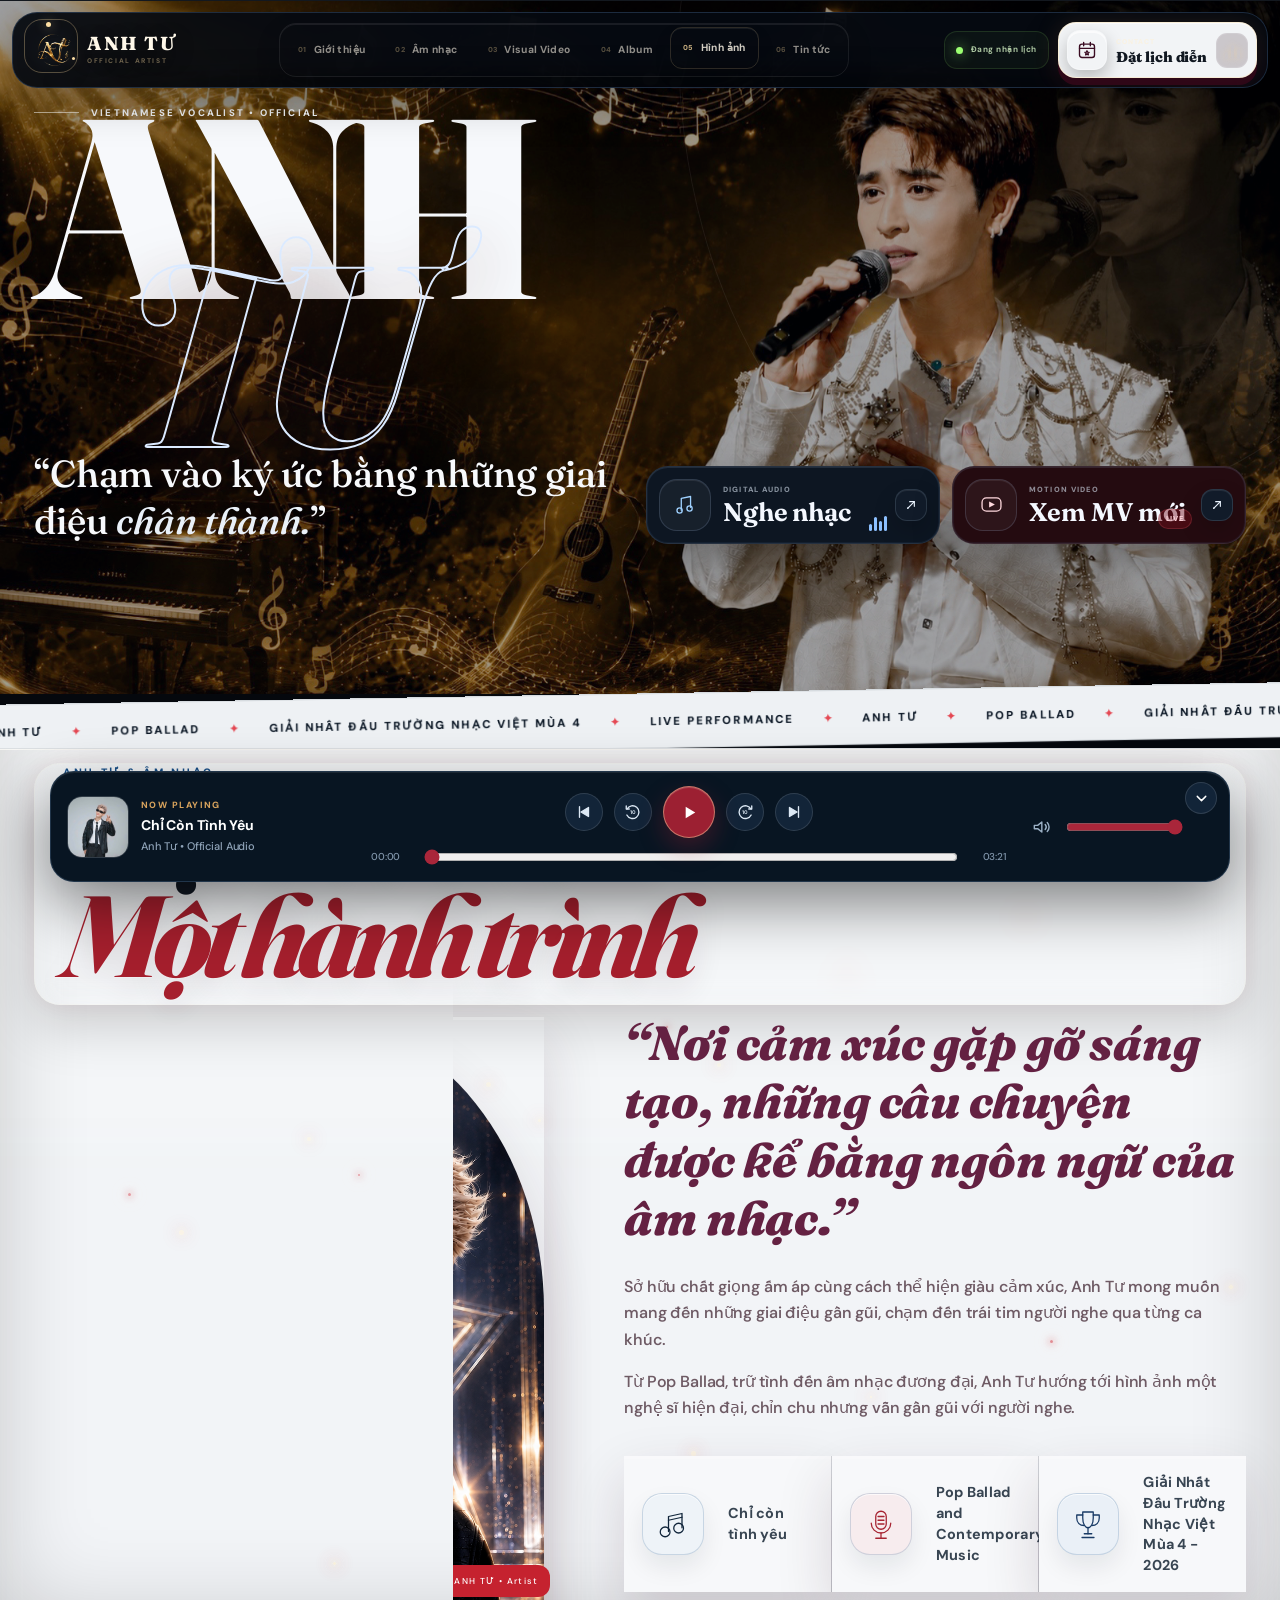
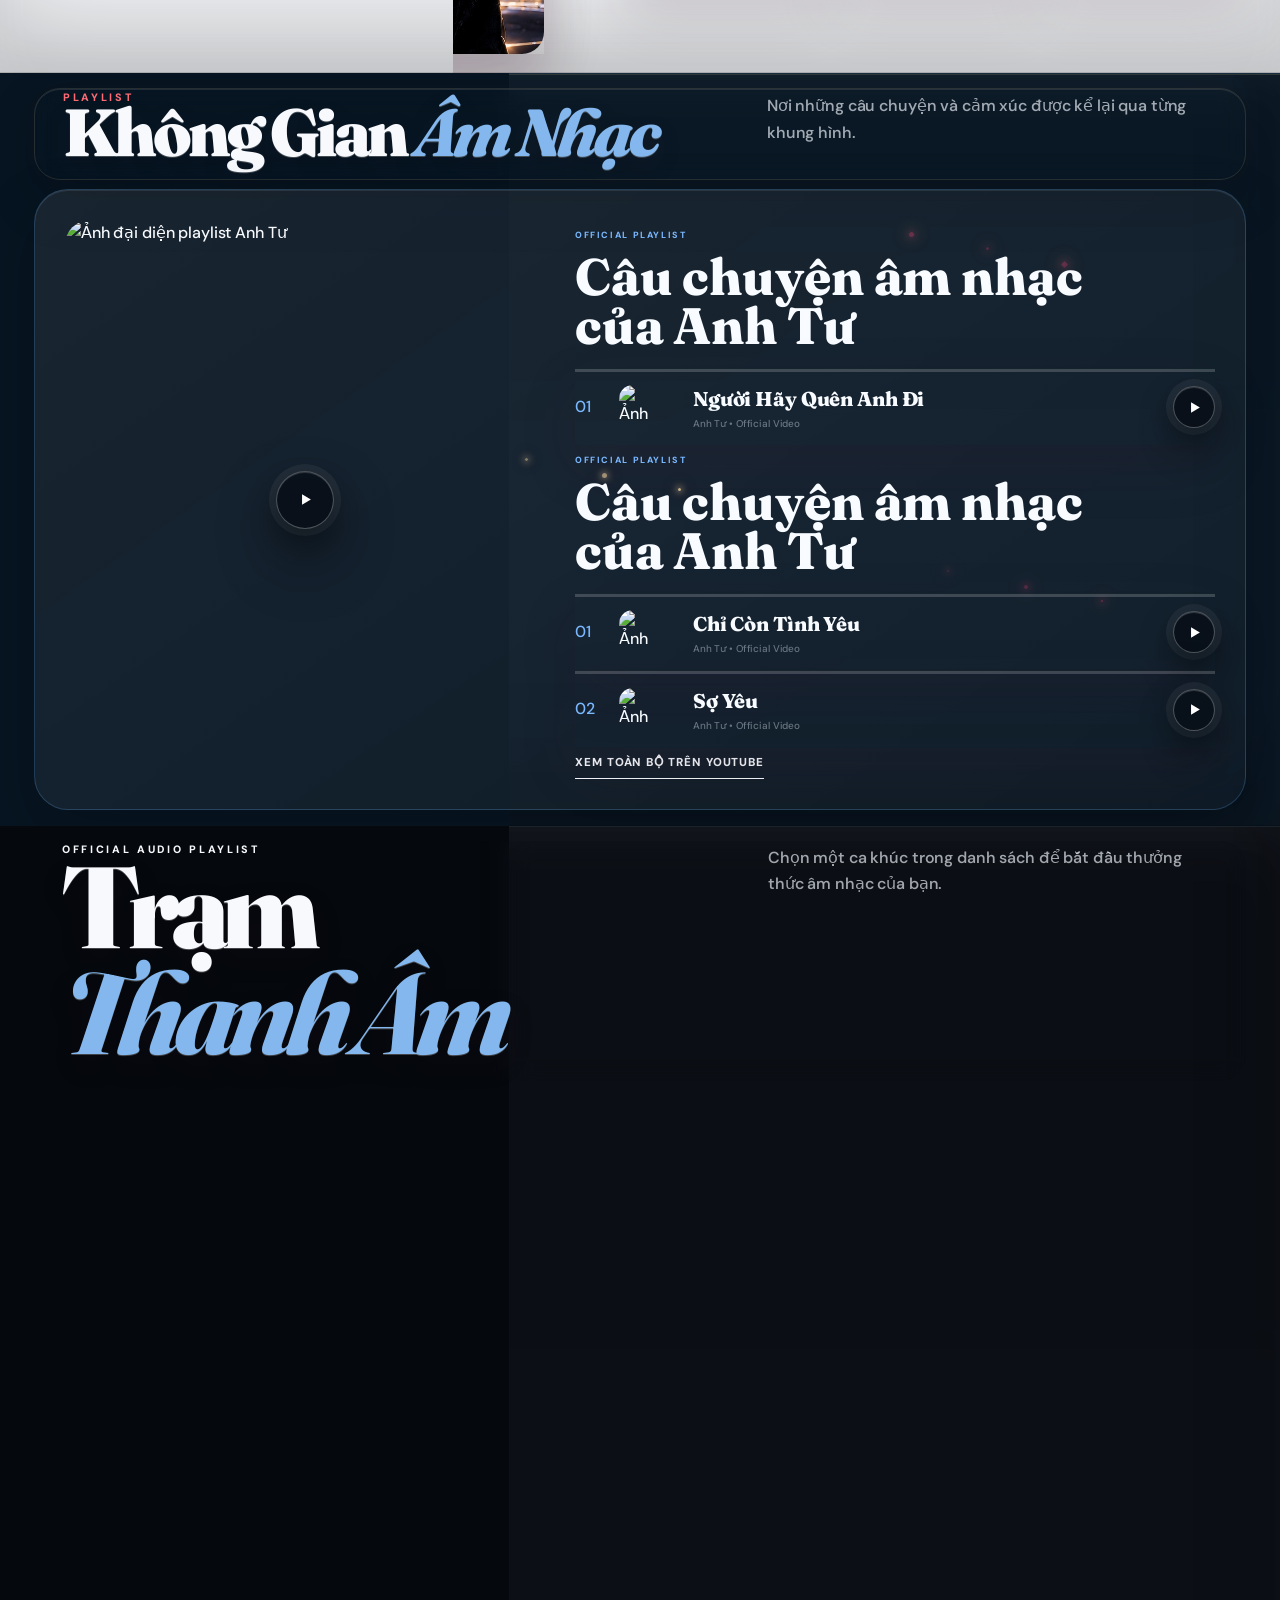
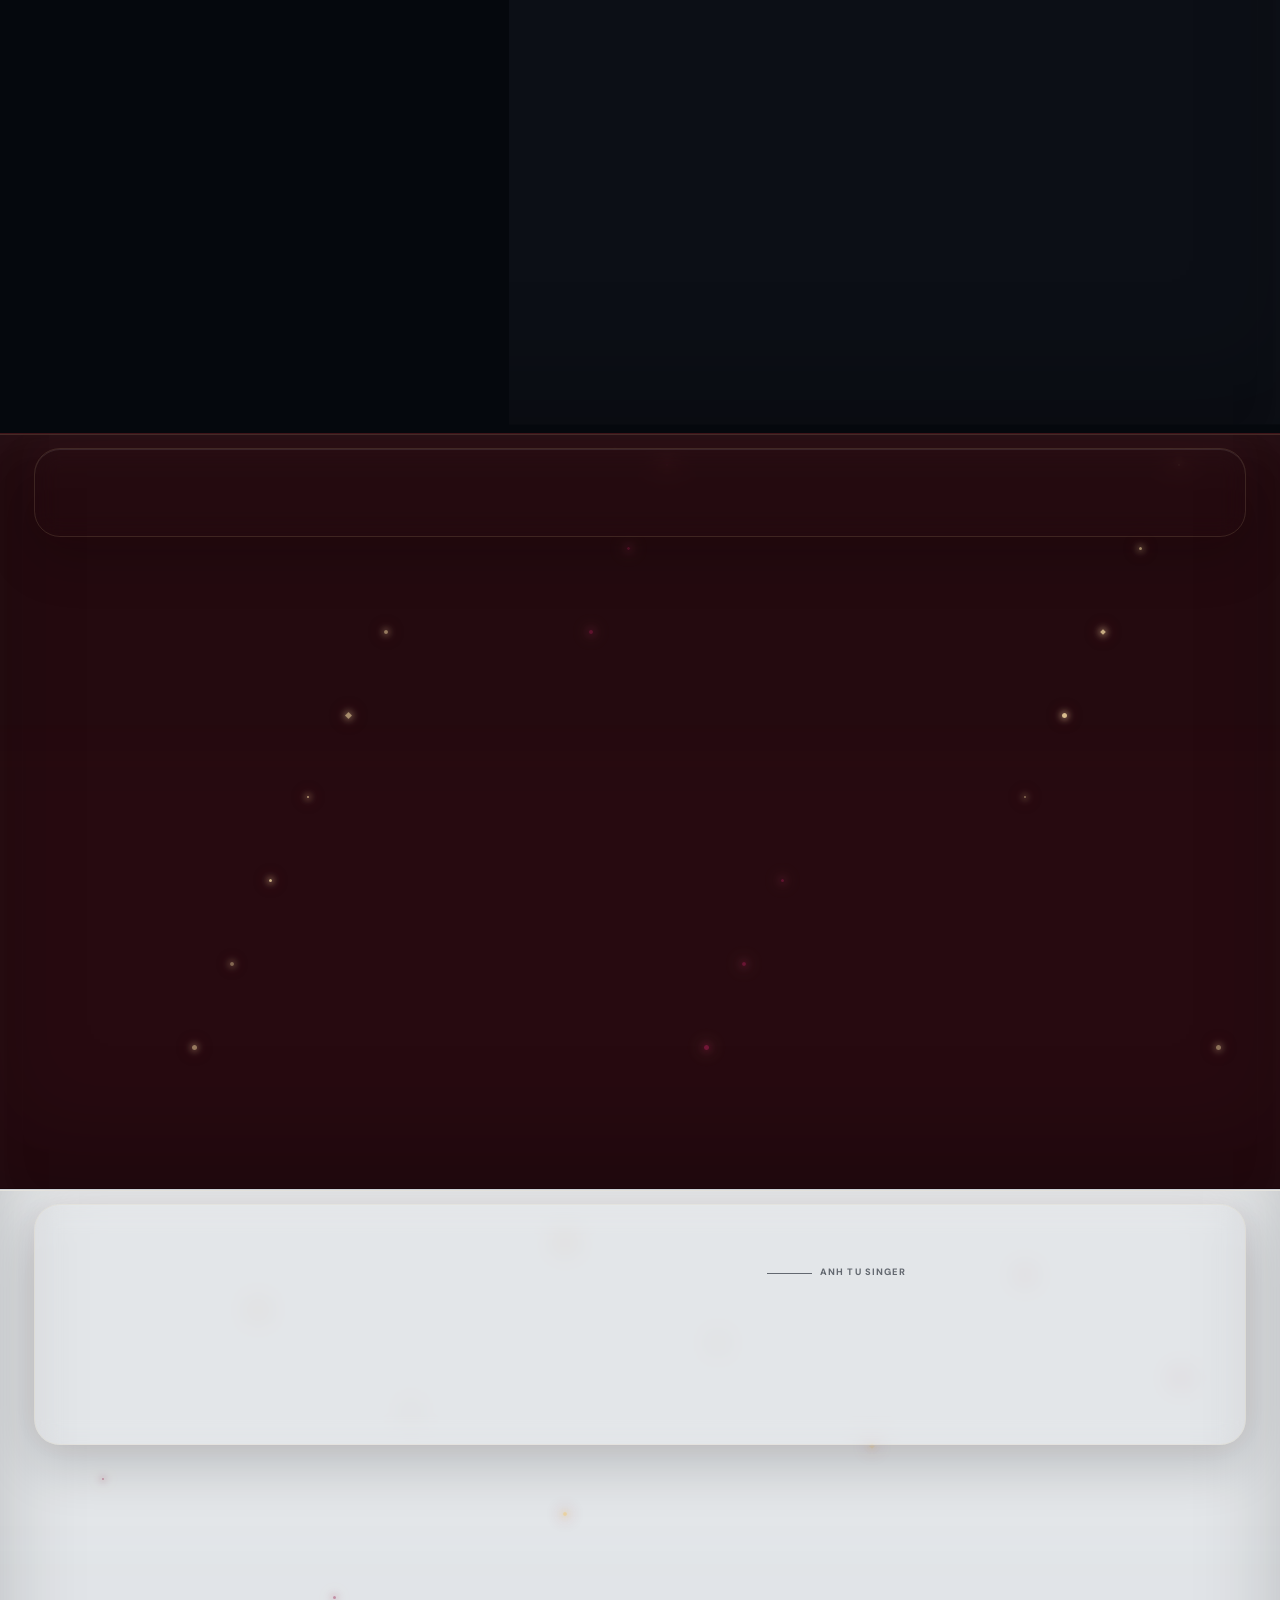
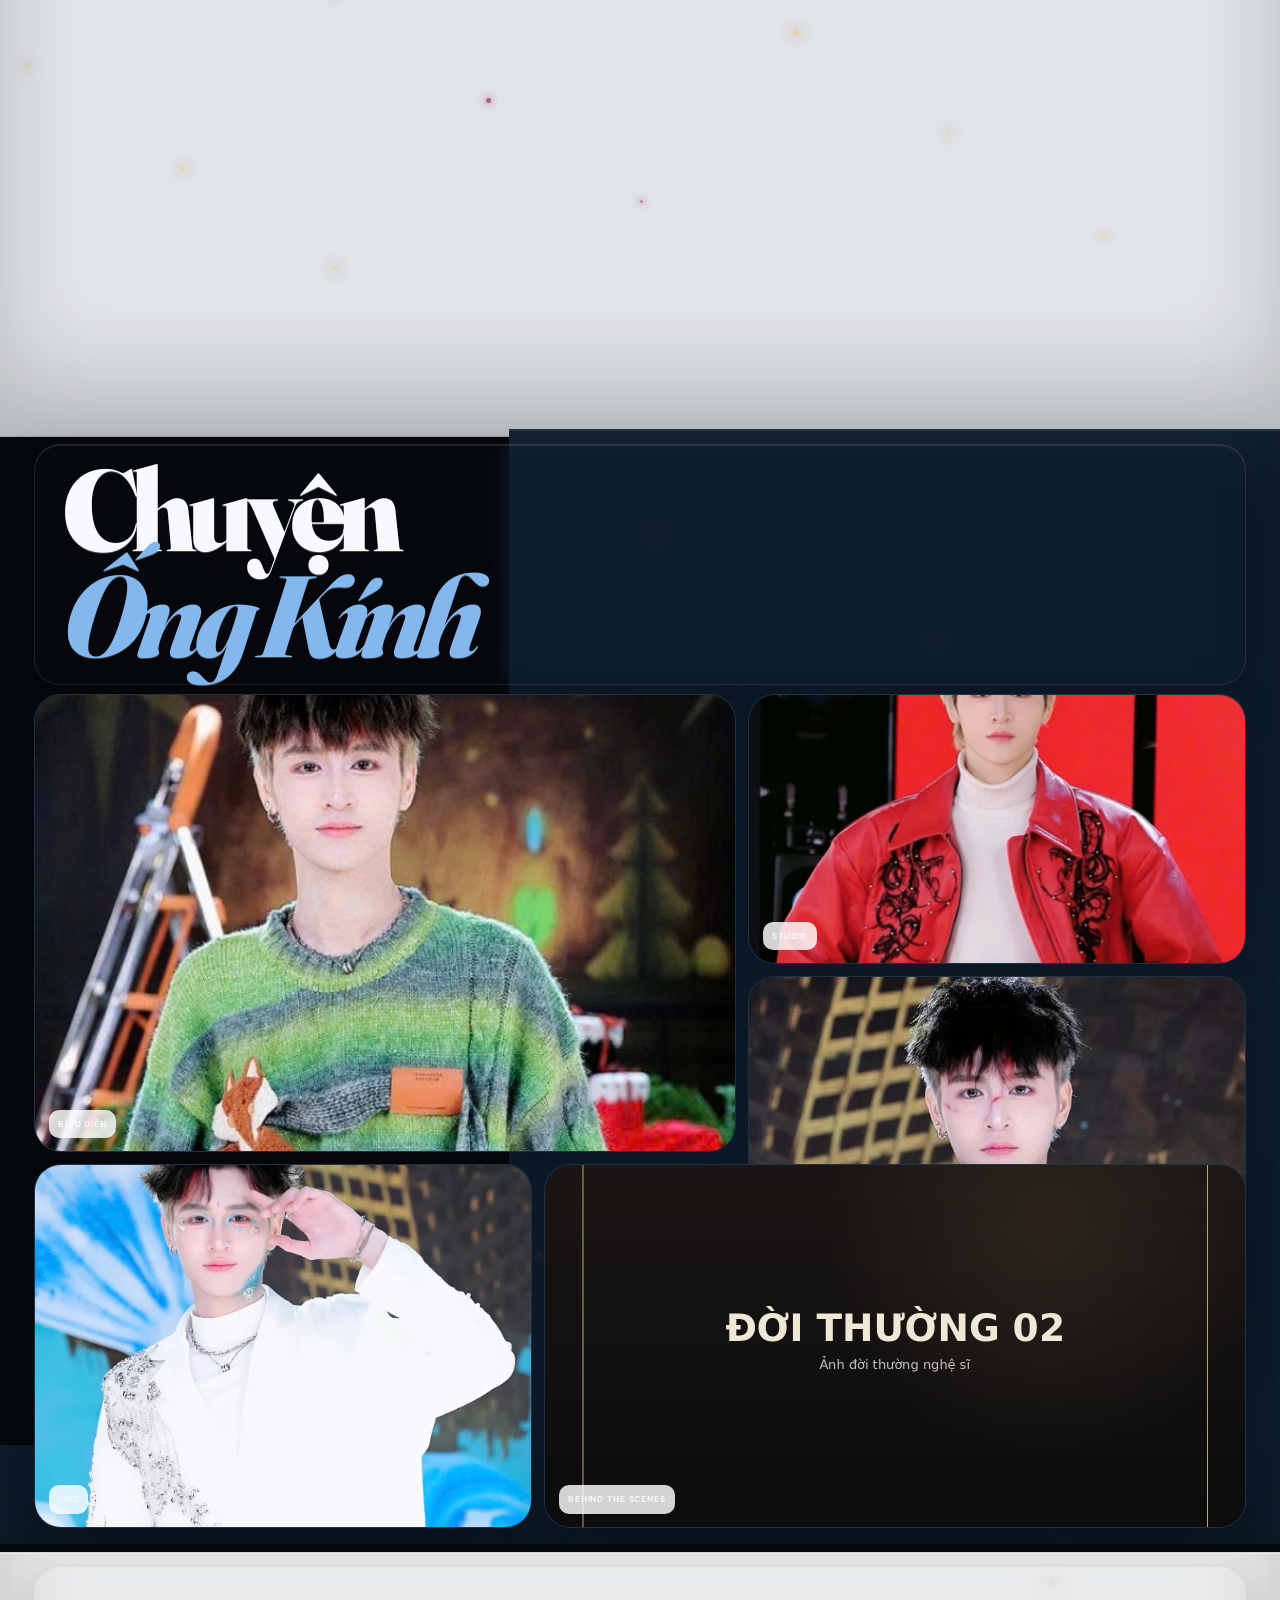
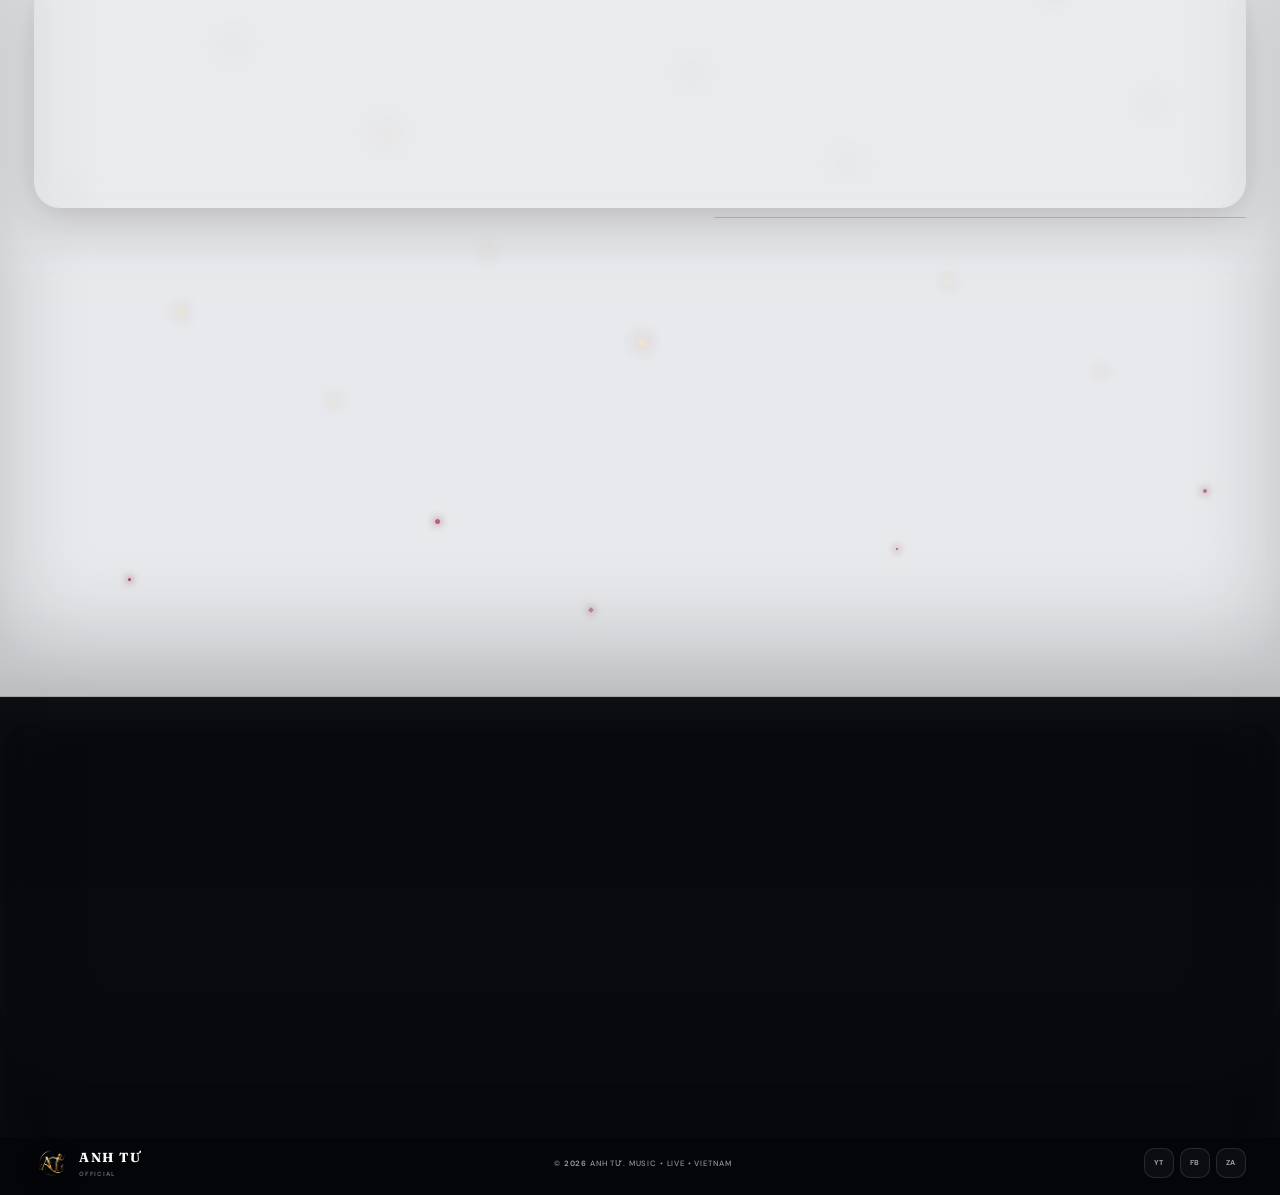
==== index.html @ 102ea9b2 "Update index.html" ====
<!doctype html>
<html lang="vi"><head>
  <meta charset="utf-8">
  <meta name="viewport" content="width=device-width,initial-scale=1,viewport-fit=cover">
  <meta name="theme-color" content="#07121f">
  <meta name="site-revision" content="v46-audio-menu-runtime-fixed">
  <title>Anh Tư | Official Artist Website</title>
  <meta name="description" content="Website chính thức của ca sĩ Anh Tư — âm nhạc, MV, album hình ảnh, sự kiện và booking.">
  <meta property="og:type" content="website">
  <meta property="og:locale" content="vi_VN">
  <meta property="og:title" content="Anh Tư | Official Artist Website">
  <meta property="og:description" content="Chạm vào ký ức bằng những giai điệu chân thành.">
  <meta property="og:image" content="images/og-anh-tu.PNG">
  <link rel="icon" href="images/favicon.jpg" type="image/svg+xml">
  <link rel="preconnect" href="https://fonts.googleapis.com">
  <link rel="preconnect" href="https://fonts.gstatic.com" crossorigin="">
  <link href="https://fonts.googleapis.com/css2?family=DM+Sans:opsz,wght@9..40,400;9..40,500;9..40,600;9..40,700;9..40,800&amp;family=Fraunces:ital,opsz,wght@0,9..144,600;0,9..144,700;0,9..144,800;0,9..144,900;1,9..144,600;1,9..144,700;1,9..144,800;1,9..144,900&amp;display=swap" rel="stylesheet">
  <style>

:root{
  --ink:#25151e;
  --cream:#f3eee3;
  --peach:#efc7b9;
  --sage:#bcc8b4;
  --blue:#aebed1;
  --wine:#4c1f35;
  --gold:#c9915b;
  --orange:#d97148;
  --red:#8d2d3e;
  --text:#201a1d;
  --muted:#70666a;
  --white:#fffaf5;
  --serif:"Cormorant Garamond","Times New Roman",serif;
  --sans:"Inter","Helvetica Neue",Arial,sans-serif;
  --container:1240px;
  --radius:26px;
  --ease:cubic-bezier(.2,.8,.2,1);
}
*{box-sizing:border-box}
html{scroll-behavior:smooth;scroll-padding-top:90px;background:var(--ink)}
body{margin:0;min-width:320px;overflow-x:hidden;color:var(--text);background:var(--cream);font-family:var(--sans);font-size:16px;line-height:1.65;-webkit-font-smoothing:antialiased}
body.locked{overflow:hidden}
img{display:block;max-width:100%}
a{color:inherit;text-decoration:none}
button,input,textarea{font:inherit}
button{color:inherit}
::selection{background:var(--wine);color:white}
.container{width:min(calc(100% - 36px),var(--container));margin-inline:auto}
.section{position:relative;padding:clamp(88px,10vw,150px) 0;overflow:hidden}
.eyebrow{margin:0 0 16px;font-size:.67rem;font-weight:800;letter-spacing:.22em;text-transform:uppercase}
.heading{margin:0;font-family:var(--serif);font-size:clamp(3.25rem,9vw,7.5rem);font-weight:600;line-height:.82;letter-spacing:-.055em}
.heading em{font-weight:500}
.section-head{display:flex;flex-direction:column;gap:24px;margin-bottom:52px}
.section-head__note{max-width:450px;margin:0;color:currentColor;opacity:.68}
.text-link{display:inline-flex;align-items:center;gap:16px;width:fit-content;padding-bottom:6px;border-bottom:1px solid currentColor;font-size:.72rem;font-weight:800;letter-spacing:.08em;text-transform:uppercase}
.text-link i{font-style:normal;transition:transform .3s}.text-link:hover i{transform:translate(5px,-4px)}

.progress{position:fixed;z-index:4000;inset:0 auto auto 0;width:0;height:3px;background:linear-gradient(90deg,var(--orange),#efb77f,var(--wine))}
.page-loader{position:fixed;inset:0;z-index:9000;display:grid;place-content:center;background:var(--wine);color:var(--cream);transition:clip-path 1s var(--ease),visibility 1s;clip-path:inset(0)}
.page-loader.hidden{clip-path:inset(0 0 100% 0);visibility:hidden}
.page-loader__mark{font-family:var(--serif);font-size:clamp(5rem,16vw,10rem);line-height:.7}
.page-loader p{margin:20px 0 0;text-align:center;font-size:.6rem;letter-spacing:.3em}
.skip-link{position:fixed;z-index:9999;top:10px;left:10px;transform:translateY(-150%);padding:9px 12px;background:white;color:black}.skip-link:focus{transform:none}

/* Header */
.header{position:fixed;z-index:2000;top:max(12px,env(safe-area-inset-top));left:50%;display:flex;align-items:center;justify-content:space-between;width:min(calc(100% - 24px),1320px);height:70px;padding:0 10px 0 18px;transform:translateX(-50%);border:1px solid rgba(255,255,255,.25);border-radius:24px;background:rgba(37,21,30,.56);color:white;backdrop-filter:blur(18px);-webkit-backdrop-filter:blur(18px);transition:.35s}
.header.scrolled{background:rgba(37,21,30,.92);box-shadow:0 18px 45px rgba(41,19,30,.25)}
.logo{display:flex;align-items:center;gap:10px}
.logo__mark{display:grid;width:40px;height:40px;place-items:center;border:1px solid rgba(255,255,255,.55);border-radius:50%;font-family:var(--serif);font-size:1.15rem;font-weight:700}
.logo__text{display:flex;flex-direction:column;font-family:var(--serif);font-size:1.18rem;font-weight:700;letter-spacing:.08em;line-height:1}
.logo__text small{margin-top:4px;font-family:var(--sans);font-size:.42rem;letter-spacing:.24em;opacity:.65}
.nav{display:none;gap:24px}
.nav a{font-size:.66rem;font-weight:700;letter-spacing:.08em;text-transform:uppercase;opacity:.82;transition:opacity .25s}.nav a:hover{opacity:1}
.header__action{display:flex;align-items:center;gap:10px;min-height:46px;padding:0 9px 0 17px;border-radius:16px;background:var(--cream);color:var(--wine);font-size:.7rem;font-weight:800;letter-spacing:.07em;text-transform:uppercase}
.header__action b{display:grid;width:30px;height:30px;place-items:center;border-radius:11px;background:var(--peach)}

/* Hero */
.hero{position:relative;min-height:100svh;overflow:hidden;background:var(--wine);color:white}
.hero__image{position:absolute;inset:0;background:url("images/anh-bia.JPG") center 27%/cover no-repeat;transform:scale(1.04);will-change:transform}
.hero__veil{position:absolute;inset:0;background:linear-gradient(90deg,rgba(38,18,29,.9),rgba(38,18,29,.42) 52%,rgba(38,18,29,.2)),linear-gradient(180deg,rgba(0,0,0,.24),transparent 28%,rgba(46,22,35,.1) 57%,var(--wine) 100%)}
.hero__shape{position:absolute;right:-18vw;top:-20vw;width:65vw;aspect-ratio:1;border:1px solid rgba(255,255,255,.16);border-radius:45% 55% 62% 38%/42% 36% 64% 58%;animation:morph 12s ease-in-out infinite alternate}
@keyframes morph{to{transform:rotate(18deg) scale(1.08);border-radius:62% 38% 40% 60%/35% 58% 42% 65%}}
.hero__content{position:relative;z-index:2;display:flex;flex-direction:column;justify-content:center;min-height:100svh;padding:130px 0 155px}
.hero__eyebrow{display:flex;align-items:center;gap:12px;margin-bottom:24px;font-size:.6rem;font-weight:800;letter-spacing:.23em}.hero__eyebrow i{width:45px;height:1px;background:rgba(255,255,255,.55)}
.hero h1{margin:0;font-family:var(--serif);font-size:clamp(6rem,25vw,16rem);font-weight:600;line-height:.58;letter-spacing:-.08em}
.hero h1 span{display:block}.hero h1 span:last-child{margin-left:.34em;color:transparent;-webkit-text-stroke:1px var(--peach)}
.hero__bottom{display:flex;flex-direction:column;gap:25px;margin-top:56px}
.hero__quote{max-width:580px;margin:0;font-family:var(--serif);font-size:clamp(1.45rem,4vw,2.35rem);line-height:1.25}
.hero__quote em{color:var(--peach)}
.actions{display:flex;flex-wrap:wrap;gap:11px}
.btn{position:relative;display:inline-flex;align-items:center;justify-content:center;gap:12px;min-height:58px;padding:0 21px;border:1px solid transparent;border-radius:18px;overflow:hidden;font-size:.7rem;font-weight:800;letter-spacing:.08em;text-transform:uppercase;cursor:pointer;transition:transform .35s var(--ease),box-shadow .35s,background .35s}
.btn::after{content:"";position:absolute;top:-80%;left:-35%;width:28%;height:260%;transform:rotate(22deg);background:linear-gradient(90deg,transparent,rgba(255,255,255,.58),transparent);transition:left .7s var(--ease)}
.btn:hover{transform:translateY(-4px)}.btn:hover::after{left:115%}
.btn--light{background:var(--cream);color:var(--wine);box-shadow:0 15px 35px rgba(0,0,0,.18)}
.btn--outline{border-color:rgba(255,255,255,.44);background:rgba(255,255,255,.06);color:white;backdrop-filter:blur(10px)}
.btn--dark{background:var(--wine);color:white}
.btn--wide{width:100%}
.hero__scroll{position:absolute;z-index:2;right:20px;bottom:30px;display:flex;align-items:center;gap:12px;font-size:.5rem;letter-spacing:.2em;writing-mode:vertical-rl}.hero__scroll i{display:block;width:1px;height:60px;background:linear-gradient(white 0 45%,rgba(255,255,255,.18) 45%)}

/* Floating line */
.marquee{overflow:hidden;background:var(--peach);color:var(--wine);transform:rotate(-1deg) scale(1.02)}
.marquee__track{display:flex;gap:28px;width:max-content;padding:17px 0;font-size:.7rem;font-weight:800;letter-spacing:.17em;animation:marquee 28s linear infinite}.marquee__track i{font-style:normal;color:var(--orange)}
@keyframes marquee{to{transform:translateX(-50%)}}

/* About - cream */
.about{background:var(--cream);color:var(--wine)}
.about__grid{display:grid;gap:54px;align-items:center}
.about__image{position:relative}
.about__image img{width:100%;aspect-ratio:4/5;object-fit:cover;border-radius:46% 46% 22px 22px;box-shadow:0 30px 60px rgba(67,34,45,.16)}
.about__image::before{content:"";position:absolute;z-index:-1;inset:-18px 14% 10% -13px;border:1px solid rgba(76,31,53,.32);border-radius:48% 48% 28px 28px}
.about__caption{position:absolute;right:-6px;bottom:9%;padding:9px 12px;border-radius:12px;background:var(--wine);color:white;font-size:.54rem;letter-spacing:.16em}
.about__text blockquote{margin:0 0 26px;font-family:var(--serif);font-size:clamp(1.8rem,4vw,3rem);line-height:1.22}
.about__text p{color:#6e5a64}
.about__facts{display:grid;grid-template-columns:repeat(3,1fr);gap:1px;margin:34px 0;background:rgba(76,31,53,.16)}
.about__facts article{padding:17px;background:var(--cream)}
.about__facts strong,.about__facts span{display:block}.about__facts strong{font-family:var(--serif);font-size:2rem;line-height:1}.about__facts span{margin-top:7px;font-size:.62rem;color:#7a6870}

/* Music - sage */
.music{background:var(--sage);color:#183024}
.playlist-shell{display:grid;gap:30px;padding:22px;border:1px solid rgba(24,48,36,.18);border-radius:34px;background:rgba(255,255,255,.28)}
.playlist-cover{position:relative;overflow:hidden;border-radius:25px}
.playlist-cover img{width:100%;aspect-ratio:1;object-fit:cover}
.playlist-cover__play{position:absolute;left:50%;top:50%;display:grid;width:76px;height:76px;place-items:center;transform:translate(-50%,-50%);border:0;border-radius:50%;background:var(--cream);color:var(--wine);font-size:1.1rem;cursor:pointer;box-shadow:0 12px 35px rgba(0,0,0,.2)}
.playlist__meta small{font-size:.56rem;font-weight:800;letter-spacing:.18em}.playlist__meta h3{margin:5px 0 18px;font-family:var(--serif);font-size:clamp(2.6rem,7vw,5.2rem);line-height:.9}
.song-row{display:grid;grid-template-columns:32px 62px minmax(0,1fr) auto;gap:12px;align-items:center;padding:13px 0;border-top:1px solid rgba(24,48,36,.2)}
.song-row img{width:62px;aspect-ratio:1;object-fit:cover;border-radius:14px}.song-row h4{margin:0;font-family:var(--serif);font-size:1.25rem}.song-row p{margin:1px 0 0;font-size:.62rem;opacity:.65}.song-row button{display:grid;width:42px;height:42px;place-items:center;border:1px solid rgba(24,48,36,.26);border-radius:50%;background:transparent;cursor:pointer}
.drag-hint{display:flex;align-items:center;gap:8px;margin:20px 0 0;font-size:.58rem;font-weight:800;letter-spacing:.12em;text-transform:uppercase;opacity:.6}.drag-hint i{width:45px;height:1px;background:currentColor}

/* Horizontal scrollers */
.drag-track{display:flex;gap:18px;overflow-x:auto;padding:8px max(18px,calc((100vw - min(calc(100vw - 36px),var(--container)))/2)) 24px;scrollbar-width:none;scroll-snap-type:x mandatory;cursor:grab;overscroll-behavior-inline:contain}.drag-track::-webkit-scrollbar{display:none}.drag-track.dragging{cursor:grabbing;scroll-snap-type:none;user-select:none}
.drag-card{flex:0 0 min(82vw,460px);scroll-snap-align:start}

/* Videos - peach */
.videos{background:var(--peach);color:var(--wine)}
.video-card{position:relative;overflow:hidden;min-height:420px;border-radius:28px;background:#333;box-shadow:0 25px 55px rgba(75,32,49,.15)}
.video-card img{width:100%;height:100%;min-height:420px;object-fit:cover;transition:transform .8s var(--ease)}
.video-card::after{content:"";position:absolute;inset:0;background:linear-gradient(180deg,rgba(0,0,0,.04),rgba(0,0,0,.72))}
.video-card:hover img{transform:scale(1.055)}
.video-card__tag{position:absolute;z-index:2;left:19px;top:18px;padding:8px 10px;border-radius:10px;background:rgba(255,255,255,.84);font-size:.52rem;font-weight:800;letter-spacing:.13em}
.video-card__play{position:absolute;z-index:2;left:50%;top:48%;display:grid;width:72px;height:72px;place-items:center;transform:translate(-50%,-50%);border:1px solid rgba(255,255,255,.55);border-radius:50%;background:rgba(0,0,0,.28);color:white;backdrop-filter:blur(8px);cursor:pointer}
.video-card__title{position:absolute;z-index:2;left:20px;right:20px;bottom:20px;color:white}.video-card__title small,.video-card__title strong{display:block}.video-card__title small{font-size:.53rem;letter-spacing:.16em}.video-card__title strong{font-family:var(--serif);font-size:2.1rem;line-height:1}

/* Albums - wine */
.albums{background:var(--wine);color:var(--cream)}
.album-card{padding:16px;border:1px solid rgba(255,255,255,.13);border-radius:28px;background:rgba(255,255,255,.045)}
.album-card__cover{position:relative;overflow:hidden;border-radius:20px;aspect-ratio:1}
.album-card__cover img{width:100%;height:100%;object-fit:cover;transition:transform .7s var(--ease)}.album-card:hover img{transform:scale(1.05)}
.album-card__number{position:absolute;right:14px;top:10px;color:rgba(255,255,255,.72);font-family:var(--serif);font-size:3.2rem}
.album-card h3{margin:18px 0 4px;font-family:var(--serif);font-size:2rem;line-height:1}.album-card p{margin:0;color:rgba(255,255,255,.58);font-size:.7rem}

/* Gallery - blue */
.gallery{background:var(--blue);color:#1c2e43}
.gallery-grid{display:grid;grid-template-columns:1fr 1fr;gap:10px}
.gallery-item{position:relative;min-height:240px;overflow:hidden;padding:0;border:0;border-radius:22px;background:#333;cursor:zoom-in}
.gallery-item:nth-child(3n+1){grid-column:1/-1;min-height:360px}
.gallery-item img{width:100%;height:100%;min-height:inherit;object-fit:cover;transition:transform .7s var(--ease),filter .5s}
.gallery-item:hover img{transform:scale(1.05);filter:saturate(1.1)}
.gallery-item span{position:absolute;left:14px;bottom:13px;padding:7px 9px;border-radius:10px;background:rgba(255,255,255,.82);font-size:.54rem;font-weight:800;letter-spacing:.1em}

/* News - cream/orange */
.news{background:#f6e3cd;color:#492a20}
.news-layout{display:grid;gap:30px}
.news-feature{position:relative;overflow:hidden;border-radius:30px;min-height:470px}
.news-feature img{width:100%;height:100%;min-height:470px;object-fit:cover}
.news-feature::after{content:"";position:absolute;inset:0;background:linear-gradient(180deg,transparent 35%,rgba(43,24,18,.82))}
.news-feature__body{position:absolute;z-index:2;left:22px;right:22px;bottom:22px;color:white}.news-feature__body small{font-size:.53rem;letter-spacing:.15em}.news-feature__body h3{margin:8px 0 13px;font-family:var(--serif);font-size:clamp(2rem,5vw,3.2rem);line-height:1}
.news-list{border-top:1px solid rgba(73,42,32,.22)}
.news-item{display:grid;grid-template-columns:78px minmax(0,1fr) auto;gap:14px;align-items:center;padding:17px 0;border-bottom:1px solid rgba(73,42,32,.22)}
.news-item img{width:78px;aspect-ratio:1;object-fit:cover;border-radius:16px}.news-item small{font-size:.52rem;letter-spacing:.13em}.news-item h4{margin:3px 0 0;font-family:var(--serif);font-size:1.2rem;line-height:1.1}.news-item i{font-style:normal;font-size:1.2rem}

/* Contact / newsletter */
.contact{background:var(--ink);color:var(--cream)}
.contact__grid{display:grid;gap:48px;align-items:center}
.contact__lead{max-width:550px;margin:24px 0;color:rgba(255,250,245,.65);font-family:var(--serif);font-size:clamp(1.3rem,3vw,2rem)}
.channel-list{border-top:1px solid rgba(255,255,255,.15)}
.channel-list a{display:flex;align-items:center;justify-content:space-between;padding:16px 0;border-bottom:1px solid rgba(255,255,255,.15)}.channel-list small{font-size:.53rem;letter-spacing:.15em}.channel-list strong{font-family:var(--serif);font-size:1.2rem}
.contact-form{padding:24px;border:1px solid rgba(255,255,255,.16);border-radius:30px;background:rgba(255,255,255,.05)}
.contact-form h3{margin:0 0 22px;font-family:var(--serif);font-size:2.2rem}
.field{margin-bottom:17px}.field label{display:block;margin-bottom:6px;font-size:.65rem}.field input,.field textarea{width:100%;padding:13px 14px;border:1px solid rgba(255,255,255,.14);border-radius:15px;outline:0;background:rgba(255,255,255,.05);color:white}.field input:focus,.field textarea:focus{border-color:var(--peach)}.field input::placeholder,.field textarea::placeholder{color:#776a71}.form-status{min-height:20px;margin:10px 0 0;color:var(--peach);font-size:.67rem}
.newsletter{margin-top:70px;padding:28px;border-radius:30px;background:var(--peach);color:var(--wine)}
.newsletter h3{margin:0;font-family:var(--serif);font-size:clamp(2.2rem,6vw,4rem);line-height:.95}.newsletter p{margin:10px 0 18px;opacity:.7}.newsletter__form{display:flex;gap:8px}.newsletter input{min-width:0;flex:1;padding:14px 16px;border:1px solid rgba(76,31,53,.2);border-radius:16px;background:rgba(255,255,255,.38)}.newsletter button{width:52px;border:0;border-radius:16px;background:var(--wine);color:white;cursor:pointer}

/* Footer */
.footer{padding:45px 0 105px;background:#160e14;color:rgba(255,255,255,.55)}
.footer__brand{color:transparent;-webkit-text-stroke:1px rgba(255,255,255,.11);font-family:var(--serif);font-size:clamp(7rem,26vw,24rem);font-weight:700;line-height:.57;letter-spacing:-.08em;white-space:nowrap}
.footer__row{display:flex;flex-direction:column;gap:10px;margin-top:45px;font-size:.55rem;letter-spacing:.12em}.footer__social{display:flex;gap:14px}.footer a:hover{color:white}

/* Reveal animation */
.reveal{opacity:0;filter:blur(8px);transition:opacity .9s var(--ease),transform .9s var(--ease),filter .9s var(--ease)}
.reveal[data-reveal="up"]{transform:translateY(55px)}
.reveal[data-reveal="left"]{transform:translateX(-70px)}
.reveal[data-reveal="right"]{transform:translateX(70px)}
.reveal.visible{opacity:1;transform:none;filter:none}

/* Modal */
.modal,.lightbox{position:fixed;inset:0;z-index:8000;display:grid;place-items:center;padding:18px;opacity:0;visibility:hidden;transition:.3s}
.modal.open,.lightbox.open{opacity:1;visibility:visible}
.modal__backdrop,.lightbox__backdrop{position:absolute;inset:0;border:0;background:rgba(20,10,16,.9);backdrop-filter:blur(12px)}
.modal__panel{position:relative;z-index:1;width:min(100%,1050px);background:#000}
.modal__close,.lightbox__close{position:absolute;z-index:3;right:0;top:-48px;display:grid;width:42px;height:42px;place-items:center;border:1px solid rgba(255,255,255,.3);border-radius:13px;background:rgba(0,0,0,.4);color:white;font-size:1.5rem;cursor:pointer}.modal__video{aspect-ratio:16/9}.modal__video iframe{width:100%;height:100%;border:0}
.lightbox figure{position:relative;z-index:1;margin:0}.lightbox img{max-width:92vw;max-height:80vh;object-fit:contain}.lightbox figcaption{margin-top:10px;color:white;text-align:center;font-size:.7rem}
.back-top{position:fixed;z-index:1000;right:16px;bottom:18px;display:grid;width:46px;height:46px;place-items:center;transform:translateY(15px);opacity:0;visibility:hidden;border:0;border-radius:16px;background:var(--wine);color:white;box-shadow:0 14px 35px rgba(0,0,0,.25);transition:.3s;cursor:pointer}.back-top.visible{transform:none;opacity:1;visibility:visible}

/* Responsive */
@media(min-width:700px){
  .container{width:min(calc(100% - 68px),var(--container))}
  .section-head{flex-direction:row;align-items:flex-end;justify-content:space-between}
  .hero__bottom{flex-direction:row;align-items:flex-end;justify-content:space-between}
  .about__grid{grid-template-columns:minmax(0,.82fr) minmax(0,1fr);gap:80px}
  .playlist-shell{grid-template-columns:minmax(280px,.75fr) minmax(0,1fr);padding:30px}
  .drag-card{flex-basis:min(55vw,500px)}
  .gallery-grid{grid-template-columns:repeat(4,1fr);grid-auto-rows:260px}.gallery-item,.gallery-item:nth-child(3n+1){grid-column:auto;min-height:0}.gallery-item:nth-child(1){grid-column:span 2;grid-row:span 2}.gallery-item:nth-child(4){grid-column:span 2}
  .news-layout{grid-template-columns:1.1fr .9fr}
  .contact__grid{grid-template-columns:1fr minmax(380px,.78fr);gap:90px}
  .newsletter{display:grid;grid-template-columns:1fr 1fr;gap:30px;align-items:center;padding:38px}
  .footer__row{flex-direction:row;align-items:center;justify-content:space-between}
}
@media(min-width:1020px){
  .nav{display:flex}
  .hero__content{padding-top:150px}
  .drag-card{flex-basis:430px}
  .footer{padding-bottom:45px}
}
@media(max-width:520px){
  .logo__text{display:none}.header__action span{display:none}.header__action{padding-left:9px}
  .hero h1{font-size:clamp(5.7rem,29vw,8.2rem)}
  .actions .btn{width:100%}
  .about__facts{grid-template-columns:1fr}.about__facts article{display:flex;align-items:center;gap:16px}
  .gallery-grid{grid-template-columns:1fr}.gallery-item,.gallery-item:nth-child(3n+1){grid-column:auto;min-height:290px}
  .newsletter__form{flex-direction:column}.newsletter button{width:100%;min-height:48px}
}
@media(prefers-reduced-motion:reduce){
  html{scroll-behavior:auto}
  *,*::before,*::after{animation-duration:.01ms!important;animation-iteration-count:1!important;transition-duration:.01ms!important}
  .reveal{opacity:1;transform:none;filter:none}
}


/* =========================================================
   V9 — BOLD FLOATING ART DIRECTION
   Font: Fraunces ExtraBold/Italic + DM Sans
   ========================================================= */
:root{
  --serif:"Fraunces","Times New Roman",serif;
  --sans:"DM Sans","Helvetica Neue",Arial,sans-serif;

  --v9-wine:#541d3d;
  --v9-wine-deep:#26101f;
  --v9-coral:#ef6f5e;
  --v9-apricot:#ffbd82;
  --v9-cream:#fff4df;
  --v9-sage:#9cc9ad;
  --v9-sage-deep:#174c3d;
  --v9-cobalt:#6d8dc9;
  --v9-cobalt-deep:#183c6c;
  --v9-plum:#74375c;
  --v9-shadow:0 28px 70px rgba(55,24,42,.20);
}

/* Stronger typography */
body{
  font-family:var(--sans);
  font-weight:500;
  letter-spacing:-.008em;
}
.heading{
  position:relative;
  z-index:3;
  font-family:var(--serif);
  font-weight:900;
  font-optical-sizing:auto;
  line-height:.80;
  letter-spacing:-.07em;
  text-wrap:balance;
  text-shadow:
    0 1px 0 rgba(255,255,255,.24),
    0 11px 30px rgba(60,24,42,.12);
}
.heading em{
  display:inline-block;
  font-style:italic;
  font-weight:800;
  letter-spacing:-.065em;
  transform:skewX(-3deg);
}
.hero h1{
  font-family:var(--serif);
  font-weight:900;
  font-optical-sizing:auto;
  text-shadow:0 20px 70px rgba(0,0,0,.28);
}
.hero h1 span:last-child{
  font-style:italic;
  font-weight:800;
  -webkit-text-stroke:2px #ffd0aa;
  filter:drop-shadow(0 15px 28px rgba(244,110,90,.28));
}
.logo__text,
.page-loader__mark,
.about__text blockquote,
.playlist__meta h3,
.song-row h4,
.video-card__title strong,
.album-card h3,
.news-feature__body h3,
.news-item h4,
.contact-form h3,
.newsletter h3,
.footer__brand{
  font-family:var(--serif);
  font-weight:800;
}
.eyebrow{
  font-weight:800;
  letter-spacing:.25em;
}
.section-head__note,
.about__text p,
.contact__lead{
  font-weight:550;
}

/* Sharper, synchronized section palette */
.about{
  background:
    radial-gradient(circle at 88% 12%,rgba(239,111,94,.26),transparent 28rem),
    linear-gradient(135deg,#fff8e9 0%,#ffd8c9 100%);
  color:#541d3d;
}
.music{
  background:
    radial-gradient(circle at 10% 8%,rgba(255,244,223,.42),transparent 25rem),
    linear-gradient(135deg,#82bc9f 0%,#c7dfb6 55%,#a8cbb8 100%);
  color:#123e32;
}
.videos{
  background:
    radial-gradient(circle at 85% 18%,rgba(255,244,223,.44),transparent 23rem),
    linear-gradient(135deg,#f28a72 0%,#ffc09f 52%,#ef998d 100%);
  color:#5b1938;
}
.albums{
  background:
    radial-gradient(circle at 18% 10%,rgba(239,111,94,.22),transparent 26rem),
    linear-gradient(135deg,#2a1022 0%,#5f1f47 58%,#361027 100%);
  color:#fff4df;
}
.gallery{
  background:
    radial-gradient(circle at 12% 14%,rgba(255,244,223,.28),transparent 25rem),
    linear-gradient(135deg,#6f8fc7 0%,#b1cae5 55%,#829fd0 100%);
  color:#183c6c;
}
.news{
  background:
    radial-gradient(circle at 86% 14%,rgba(255,244,223,.35),transparent 24rem),
    linear-gradient(135deg,#ffba78 0%,#ffd3a2 55%,#f09a77 100%);
  color:#572a25;
}
.contact{
  background:
    radial-gradient(circle at 82% 20%,rgba(239,111,94,.22),transparent 25rem),
    radial-gradient(circle at 10% 80%,rgba(109,141,201,.16),transparent 28rem),
    linear-gradient(135deg,#1b0b17 0%,#4f1a3a 100%);
  color:#fff4df;
}

/* Different title colors by section */
.about .heading{color:#5c1d3f}
.about .heading em{color:#d64f53}
.music .heading{color:#123f32}
.music .heading em{color:#7e273f}
.videos .heading{color:#642243}
.videos .heading em{color:#fff0d5;text-shadow:0 10px 28px rgba(99,31,63,.18)}
.albums .heading{color:#fff4df}
.albums .heading em{color:#ffb66d}
.gallery .heading{color:#153b6c}
.gallery .heading em{color:#703653}
.news .heading{color:#602922}
.news .heading em{color:#a83a42}
.contact .heading{color:#fff7e8}
.contact .heading em{color:#ffb476}

/* Animated, crisp section backgrounds */
.about,
.music,
.videos,
.albums,
.gallery,
.news,
.contact{
  background-size:125% 125%;
  animation:v9GradientDrift 14s ease-in-out infinite alternate;
}
@keyframes v9GradientDrift{
  0%{background-position:0% 20%}
  100%{background-position:100% 80%}
}

/* Floating decorative orbs injected by JS */
.section{isolation:isolate}
.float-orb{
  position:absolute;
  z-index:0;
  width:clamp(90px,12vw,180px);
  aspect-ratio:1;
  border-radius:44% 56% 62% 38%/52% 38% 62% 48%;
  pointer-events:none;
  opacity:.28;
  filter:blur(1px);
  mix-blend-mode:soft-light;
  animation:v9FloatOrb 9s ease-in-out infinite alternate;
}
.float-orb::after{
  content:"";
  position:absolute;
  inset:12%;
  border:1px solid rgba(255,255,255,.48);
  border-radius:inherit;
}
.float-orb--1{
  left:-4%;
  top:16%;
  background:linear-gradient(145deg,#fff0d7,#ed6e63);
}
.float-orb--2{
  right:2%;
  top:42%;
  width:clamp(75px,9vw,140px);
  background:linear-gradient(145deg,#ffc079,#7c5fa8);
  animation-delay:-3s;
}
.float-orb--3{
  left:48%;
  bottom:-5%;
  width:clamp(65px,8vw,115px);
  background:linear-gradient(145deg,#fff2ce,#7095ce);
  animation-delay:-6s;
}
@keyframes v9FloatOrb{
  0%{transform:translate3d(0,0,0) rotate(-5deg) scale(.92)}
  50%{transform:translate3d(12px,-22px,0) rotate(9deg) scale(1.06)}
  100%{transform:translate3d(-9px,16px,0) rotate(-12deg) scale(.98)}
}
.section>.container,
.section>.drag-track{
  position:relative;
  z-index:2;
}

/* Raised blocks */
.playlist-shell,
.video-card,
.album-card,
.gallery-item,
.news-feature,
.news-item,
.contact-form,
.newsletter,
.about__image,
.about__facts article,
.song-row{
  position:relative;
  transform:translateZ(0);
  box-shadow:
    0 3px 0 rgba(255,255,255,.18) inset,
    0 22px 55px rgba(56,23,42,.16);
  transition:
    transform .55s cubic-bezier(.16,1,.3,1),
    box-shadow .55s ease,
    border-color .45s ease,
    filter .45s ease;
}
.playlist-shell::before,
.video-card::before,
.album-card::before,
.gallery-item::before,
.news-feature::before,
.contact-form::before,
.newsletter::before{
  content:"";
  position:absolute;
  inset:-1px;
  z-index:3;
  pointer-events:none;
  border-radius:inherit;
  background:
    radial-gradient(460px circle at var(--spot-x,50%) var(--spot-y,40%),
      rgba(255,255,255,.36),transparent 43%);
  opacity:0;
  transition:opacity .35s;
}
.playlist-shell:hover::before,
.video-card:hover::before,
.album-card:hover::before,
.gallery-item:hover::before,
.news-feature:hover::before,
.contact-form:hover::before,
.newsletter:hover::before{
  opacity:1;
}
.playlist-shell:hover,
.video-card:hover,
.album-card:hover,
.gallery-item:hover,
.news-feature:hover,
.news-item:hover,
.contact-form:hover,
.newsletter:hover,
.about__image:hover{
  transform:translateY(-10px) scale(1.012);
  box-shadow:
    0 5px 0 rgba(255,255,255,.22) inset,
    0 34px 85px rgba(55,23,42,.26);
}
.song-row:hover,
.about__facts article:hover{
  transform:translateY(-5px);
  box-shadow:0 18px 40px rgba(40,25,31,.16);
  z-index:2;
}

/* More substantial cards */
.playlist-shell{
  border:1px solid rgba(19,62,50,.25);
  background:linear-gradient(145deg,rgba(255,255,255,.48),rgba(255,255,255,.23));
  box-shadow:0 30px 80px rgba(24,74,58,.18);
}
.video-card{
  border:1px solid rgba(255,255,255,.38);
  box-shadow:0 32px 75px rgba(91,25,56,.22);
}
.album-card{
  border:1px solid rgba(255,190,126,.28);
  background:linear-gradient(145deg,rgba(255,255,255,.085),rgba(255,255,255,.028));
  box-shadow:0 30px 76px rgba(0,0,0,.31);
}
.gallery-item{
  border:1px solid rgba(255,255,255,.38);
  box-shadow:0 25px 65px rgba(24,60,108,.21);
}
.news-feature,
.news-item{
  border:1px solid rgba(255,255,255,.31);
  box-shadow:0 28px 65px rgba(91,42,37,.18);
}
.contact-form{
  border-color:rgba(255,190,126,.3);
  background:linear-gradient(145deg,rgba(255,255,255,.09),rgba(255,255,255,.025));
  box-shadow:0 34px 90px rgba(0,0,0,.33);
}
.newsletter{
  background:linear-gradient(135deg,#ffd49a,#f38a70);
  box-shadow:0 30px 70px rgba(19,8,15,.28);
}

/* Buttons become stronger and more tactile */
.btn,
.header__action,
.playlist-cover__play,
.video-card__play,
.song-row button,
.newsletter button,
.back-top{
  font-family:var(--sans);
  font-weight:800;
  box-shadow:
    0 14px 32px rgba(61,23,42,.20),
    inset 0 1px 0 rgba(255,255,255,.48);
}
.btn{
  min-height:62px;
  padding-inline:24px;
  border-width:1.5px;
}
.btn--light{
  background:linear-gradient(135deg,#fff7df,#ffc384);
  color:#4d1938;
}
.btn--dark,
.newsletter button{
  background:linear-gradient(135deg,#6c244d,#32111f);
}
.btn--outline{
  background:rgba(255,255,255,.11);
  border-color:rgba(255,255,255,.58);
}
.btn:hover,
.header__action:hover,
.playlist-cover__play:hover,
.video-card__play:hover,
.song-row button:hover,
.newsletter button:hover{
  transform:translateY(-5px) scale(1.035);
  box-shadow:
    0 23px 50px rgba(61,23,42,.30),
    0 0 0 4px rgba(255,255,255,.12),
    inset 0 1px 0 rgba(255,255,255,.6);
}

/* Text color and weight refinements */
.song-row h4,
.album-card h3,
.news-item h4{
  font-weight:800;
}
.video-card__title strong,
.news-feature__body h3{
  font-weight:900;
  font-style:italic;
}
.about__text blockquote{
  color:#642142;
  font-weight:800;
  font-style:italic;
}
.channel-list strong{
  font-weight:800;
}
.text-link{
  font-weight:800;
}

/* More expressive entrance */
.reveal{
  transition-duration:1.05s;
}
.reveal.visible{
  animation:v9Settle .85s var(--ease) both;
}
@keyframes v9Settle{
  0%{filter:blur(8px);opacity:.1}
  62%{filter:blur(0);opacity:1}
  82%{transform:translateY(-6px)}
  100%{transform:translateY(0)}
}

/* Gentle image drift */
.about__image img,
.playlist-cover img,
.video-card img,
.album-card__cover img,
.gallery-item img,
.news-feature img{
  animation:v9ImageBreath 11s ease-in-out infinite alternate;
  transform-origin:center;
}
@keyframes v9ImageBreath{
  from{transform:scale(1.015) translate3d(-.4%,0,0)}
  to{transform:scale(1.055) translate3d(.7%,-.6%,0)}
}
.video-card:hover img,
.album-card:hover img,
.gallery-item:hover img{
  animation-play-state:paused;
  transform:scale(1.09);
}

/* Keep touch performance clean */
@media(max-width:760px){
  .heading{
    line-height:.84;
    letter-spacing:-.06em;
  }
  .heading em{
    display:block;
    margin-top:.08em;
  }
  .float-orb{
    opacity:.18;
    filter:blur(3px);
  }
  .playlist-shell:hover,
  .video-card:hover,
  .album-card:hover,
  .gallery-item:hover,
  .news-feature:hover,
  .news-item:hover,
  .contact-form:hover,
  .newsletter:hover,
  .about__image:hover{
    transform:none;
  }
}
@media(prefers-reduced-motion:reduce){
  .about,.music,.videos,.albums,.gallery,.news,.contact{animation:none!important}
  .float-orb{display:none!important}
  .about__image img,
  .playlist-cover img,
  .video-card img,
  .album-card__cover img,
  .gallery-item img,
  .news-feature img{animation:none!important}
  .reveal.visible{animation:none!important}
}


/* =========================================================
   V10 — CONTACT & BOOKING 3D CONSOLE
   ========================================================= */
.contact-v10{
  --contact-gold:#ffcf91;
  --contact-coral:#f47669;
  --contact-plum:#67234c;
  --contact-dark:#160a13;
  --contact-panel:rgba(255,255,255,.075);
  min-height:900px;
  background:
    radial-gradient(circle at 82% 12%,rgba(244,118,105,.27),transparent 28rem),
    radial-gradient(circle at 5% 88%,rgba(111,142,207,.18),transparent 30rem),
    linear-gradient(135deg,#150912 0%,#431631 52%,#24101e 100%);
  color:#fff8e9;
}
.contact-v10::before{
  content:"";
  position:absolute;
  inset:0;
  z-index:0;
  background-image:
    linear-gradient(rgba(255,255,255,.045) 1px,transparent 1px),
    linear-gradient(90deg,rgba(255,255,255,.045) 1px,transparent 1px);
  background-size:58px 58px;
  mask-image:linear-gradient(to bottom,rgba(0,0,0,.8),transparent 92%);
  opacity:.34;
}
.contact-v10__mesh{
  position:absolute;
  inset:0;
  z-index:0;
  opacity:.25;
  pointer-events:none;
  background:
    radial-gradient(circle at 50% 40%,transparent 0 23%,rgba(255,207,145,.11) 24% 24.4%,transparent 25%),
    radial-gradient(circle at 50% 40%,transparent 0 36%,rgba(244,118,105,.09) 37% 37.3%,transparent 38%);
  animation:bookingMesh 15s ease-in-out infinite alternate;
}
@keyframes bookingMesh{
  to{transform:scale(1.08) rotate(3deg);opacity:.38}
}
.contact-v10__halo{
  position:absolute;
  z-index:0;
  border-radius:50%;
  pointer-events:none;
  filter:blur(4px);
  opacity:.48;
}
.contact-v10__halo--one{
  right:-8%;
  top:14%;
  width:clamp(260px,38vw,560px);
  aspect-ratio:1;
  background:radial-gradient(circle at 38% 35%,rgba(255,220,160,.58),rgba(244,118,105,.21) 32%,rgba(103,35,76,.12) 58%,transparent 72%);
  animation:bookingHaloOne 10s ease-in-out infinite alternate;
}
.contact-v10__halo--two{
  left:-7%;
  bottom:6%;
  width:clamp(220px,30vw,430px);
  aspect-ratio:1;
  background:radial-gradient(circle at 45% 45%,rgba(109,141,201,.42),rgba(103,35,76,.14) 50%,transparent 72%);
  animation:bookingHaloTwo 12s ease-in-out infinite alternate;
}
@keyframes bookingHaloOne{to{transform:translate(-6%,7%) scale(1.09)}}
@keyframes bookingHaloTwo{to{transform:translate(8%,-7%) scale(.94)}}

.contact-v10>.container{
  position:relative;
  z-index:3;
}
.contact-v10__heading{
  display:flex;
  flex-direction:column;
  gap:28px;
  margin-bottom:clamp(52px,7vw,88px);
}
.contact-v10__heading .heading{
  color:#fff8e9;
}
.contact-v10__heading .heading em{
  color:var(--contact-gold);
  text-shadow:0 15px 45px rgba(255,173,105,.24);
}
.contact-v10__intro{
  max-width:470px;
}
.contact-v10__intro p{
  margin:18px 0 0;
  color:rgba(255,248,233,.67);
}
.availability-pill{
  display:inline-flex;
  align-items:center;
  gap:9px;
  padding:9px 12px;
  border:1px solid rgba(255,207,145,.31);
  border-radius:999px;
  background:rgba(255,207,145,.08);
  color:#ffe1b4;
  font-size:.56rem;
  font-weight:800;
  letter-spacing:.16em;
  backdrop-filter:blur(12px);
}
.availability-pill i,
.booking-card__status i{
  width:7px;
  height:7px;
  border-radius:50%;
  background:#9fff73;
  box-shadow:0 0 16px rgba(159,255,115,.9);
  animation:availabilityPulse 1.8s ease-in-out infinite;
}
@keyframes availabilityPulse{
  50%{transform:scale(.65);opacity:.55}
}

.booking-console{
  position:relative;
  display:grid;
  gap:34px;
  perspective:1600px;
}
.booking-overview,
.booking-card{
  position:relative;
  transform-style:preserve-3d;
  border-radius:34px;
}
.booking-overview{
  padding:clamp(24px,4vw,38px);
  border:1px solid rgba(255,255,255,.17);
  background:
    linear-gradient(145deg,rgba(255,255,255,.115),rgba(255,255,255,.035)),
    rgba(21,9,18,.62);
  box-shadow:
    inset 0 1px 0 rgba(255,255,255,.22),
    0 28px 60px rgba(8,2,7,.38),
    0 70px 140px rgba(8,2,7,.25);
  backdrop-filter:blur(24px) saturate(130%);
  -webkit-backdrop-filter:blur(24px) saturate(130%);
}
.booking-overview::after{
  content:"";
  position:absolute;
  z-index:-1;
  inset:18px -13px -15px 14px;
  border-radius:34px;
  border:1px solid rgba(255,207,145,.12);
  background:linear-gradient(145deg,rgba(244,118,105,.18),rgba(103,35,76,.10));
  filter:blur(.2px);
  transform:translateZ(-35px);
}
.booking-overview__glow{
  position:absolute;
  right:-8%;
  top:-10%;
  width:250px;
  aspect-ratio:1;
  border-radius:50%;
  pointer-events:none;
  background:radial-gradient(circle,rgba(255,207,145,.26),transparent 70%);
  filter:blur(7px);
}
.booking-overview__top{
  position:relative;
  z-index:2;
  display:flex;
  align-items:center;
  gap:16px;
  transform:translateZ(25px);
}
.booking-overview__icon,
.booking-card__mark{
  display:grid;
  flex:none;
  width:58px;
  height:58px;
  place-items:center;
  border:1px solid rgba(255,255,255,.25);
  border-radius:19px;
  color:#4d1738;
  background:linear-gradient(145deg,#ffe7bd,#f39a70);
  box-shadow:
    0 13px 28px rgba(244,118,105,.27),
    inset 0 1px 0 rgba(255,255,255,.75);
}
.booking-overview__top small,
.booking-card__title small{
  display:block;
  color:var(--contact-gold);
  font-size:.52rem;
  font-weight:800;
  letter-spacing:.18em;
}
.booking-overview__top h3,
.booking-card__title h3{
  margin:5px 0 0;
  color:#fff8e9;
  font-family:var(--serif);
  font-size:clamp(1.9rem,4vw,2.8rem);
  font-weight:850;
  line-height:.95;
}
.booking-overview__lead{
  position:relative;
  z-index:2;
  margin:28px 0;
  max-width:560px;
  color:rgba(255,248,233,.68);
  transform:translateZ(18px);
}

.contact-methods{
  position:relative;
  z-index:3;
  display:grid;
  gap:12px;
  transform:translateZ(32px);
}
.contact-method{
  display:grid;
  grid-template-columns:50px minmax(0,1fr) 38px;
  gap:13px;
  align-items:center;
  padding:14px;
  border:1px solid rgba(255,255,255,.12);
  border-radius:20px;
  background:linear-gradient(145deg,rgba(255,255,255,.085),rgba(255,255,255,.025));
  box-shadow:
    inset 0 1px 0 rgba(255,255,255,.12),
    0 13px 30px rgba(0,0,0,.16);
  transition:transform .42s var(--ease),border-color .35s,background .35s,box-shadow .35s;
}
.contact-method:hover{
  transform:translate3d(8px,-5px,18px);
  border-color:rgba(255,207,145,.38);
  background:linear-gradient(145deg,rgba(255,207,145,.14),rgba(255,255,255,.035));
  box-shadow:
    inset 0 1px 0 rgba(255,255,255,.18),
    0 22px 46px rgba(0,0,0,.25);
}
.contact-method__icon{
  display:grid;
  width:50px;
  height:50px;
  place-items:center;
  border-radius:16px;
  color:#ffe1b4;
  background:linear-gradient(145deg,rgba(255,207,145,.18),rgba(244,118,105,.10));
  box-shadow:inset 0 1px 0 rgba(255,255,255,.18);
}
.contact-method--hotline .contact-method__icon{
  color:#4e1839;
  background:linear-gradient(145deg,#ffe7bd,#f39a70);
}
.contact-method__copy{
  min-width:0;
}
.contact-method__copy small,
.contact-method__copy strong,
.contact-method__copy em{
  display:block;
}
.contact-method__copy small{
  color:rgba(255,225,180,.68);
  font-size:.49rem;
  font-weight:800;
  letter-spacing:.15em;
}
.contact-method__copy strong{
  margin-top:3px;
  overflow:hidden;
  color:#fff8e9;
  font-family:var(--serif);
  font-size:1.24rem;
  font-weight:800;
  line-height:1.05;
  text-overflow:ellipsis;
  white-space:nowrap;
}
.contact-method__copy em{
  margin-top:4px;
  color:rgba(255,248,233,.48);
  font-size:.58rem;
  font-style:normal;
}
.contact-method__arrow{
  display:grid;
  width:38px;
  height:38px;
  place-items:center;
  border:1px solid rgba(255,255,255,.13);
  border-radius:13px;
  transition:transform .35s,background .35s;
}
.contact-method:hover .contact-method__arrow{
  transform:translate(3px,-3px) rotate(-8deg);
  background:rgba(255,207,145,.13);
}

.booking-highlights{
  position:relative;
  z-index:2;
  display:grid;
  gap:9px;
  margin-top:24px;
  transform:translateZ(18px);
}
.booking-highlights article{
  display:flex;
  align-items:center;
  gap:12px;
  padding:11px 2px;
  border-bottom:1px solid rgba(255,255,255,.08);
}
.booking-highlights article>span{
  display:grid;
  width:34px;
  height:34px;
  place-items:center;
  border-radius:11px;
  color:var(--contact-gold);
  background:rgba(255,207,145,.08);
}
.booking-highlights strong,
.booking-highlights small{
  display:block;
}
.booking-highlights strong{
  color:rgba(255,248,233,.88);
  font-size:.72rem;
}
.booking-highlights small{
  margin-top:2px;
  color:rgba(255,248,233,.42);
  font-size:.56rem;
}

/* Form card */
.booking-card.contact-form{
  isolation:isolate;
  overflow:visible;
  padding:clamp(23px,4vw,40px);
  border:1px solid rgba(255,207,145,.28);
  background:
    linear-gradient(145deg,rgba(255,255,255,.105),rgba(255,255,255,.025)),
    rgba(19,8,16,.78);
  box-shadow:
    inset 0 1px 0 rgba(255,255,255,.22),
    0 25px 50px rgba(5,1,4,.38),
    0 65px 140px rgba(5,1,4,.36),
    0 0 0 1px rgba(244,118,105,.05);
  backdrop-filter:blur(28px) saturate(125%);
  -webkit-backdrop-filter:blur(28px) saturate(125%);
}
.booking-card.contact-form::after{
  content:"";
  position:absolute;
  z-index:-3;
  inset:17px -14px -16px 15px;
  border-radius:34px;
  background:linear-gradient(145deg,rgba(244,118,105,.24),rgba(103,35,76,.17));
  border:1px solid rgba(255,207,145,.11);
  box-shadow:0 28px 58px rgba(0,0,0,.28);
  transform:translateZ(-45px);
}
.booking-card__depth{
  position:absolute;
  z-index:-2;
  inset:10px -7px -8px 8px;
  border-radius:34px;
  border:1px solid rgba(255,255,255,.075);
  background:rgba(255,255,255,.025);
}
.booking-card__shine{
  position:absolute;
  z-index:-1;
  inset:0;
  overflow:hidden;
  border-radius:34px;
  pointer-events:none;
}
.booking-card__shine::before{
  content:"";
  position:absolute;
  top:-35%;
  left:-40%;
  width:65%;
  height:170%;
  transform:rotate(24deg);
  background:linear-gradient(90deg,transparent,rgba(255,255,255,.075),transparent);
  animation:bookingCardShine 8s ease-in-out infinite;
}
@keyframes bookingCardShine{
  0%,52%{left:-55%;opacity:0}
  68%{opacity:1}
  88%,100%{left:115%;opacity:0}
}
.booking-card__header{
  position:relative;
  z-index:2;
  display:flex;
  flex-direction:column;
  gap:17px;
  margin-bottom:28px;
  transform:translateZ(30px);
}
.booking-card__title{
  display:flex;
  align-items:center;
  gap:15px;
}
.booking-card__mark{
  width:56px;
  height:56px;
}
.booking-card__status{
  display:inline-flex;
  align-items:center;
  gap:8px;
  width:fit-content;
  padding:8px 11px;
  border:1px solid rgba(159,255,115,.17);
  border-radius:999px;
  color:#caffad;
  background:rgba(159,255,115,.06);
  font-size:.52rem;
  font-weight:800;
  letter-spacing:.13em;
}

.booking-form-grid{
  position:relative;
  z-index:3;
  display:grid;
  gap:16px;
  transform:translateZ(38px);
}
.booking-field{
  display:block;
  margin:0;
}
.booking-field__label{
  display:block;
  margin:0 0 7px 5px;
  color:rgba(255,248,233,.68);
  font-size:.61rem;
  font-weight:750;
  letter-spacing:.04em;
}
.booking-field__control{
  position:relative;
  display:flex;
  align-items:center;
  min-height:58px;
  border:1px solid rgba(255,255,255,.13);
  border-radius:18px;
  background:
    linear-gradient(145deg,rgba(255,255,255,.07),rgba(255,255,255,.025));
  box-shadow:
    inset 0 1px 0 rgba(255,255,255,.08),
    0 10px 22px rgba(0,0,0,.10);
  transition:border-color .3s,box-shadow .3s,transform .3s,background .3s;
}
.booking-field:focus-within .booking-field__control{
  transform:translateY(-3px);
  border-color:rgba(255,207,145,.55);
  background:linear-gradient(145deg,rgba(255,207,145,.10),rgba(255,255,255,.025));
  box-shadow:
    inset 0 1px 0 rgba(255,255,255,.12),
    0 16px 34px rgba(0,0,0,.18),
    0 0 0 4px rgba(255,207,145,.055);
}
.booking-field__icon{
  display:grid;
  flex:none;
  width:50px;
  height:42px;
  place-items:center;
  border-right:1px solid rgba(255,255,255,.10);
  color:var(--contact-gold);
}
.booking-field input,
.booking-field select,
.booking-field textarea{
  width:100%;
  min-width:0;
  border:0;
  outline:0;
  color:#fff8e9;
  background:transparent;
  font-family:var(--sans);
  font-size:.82rem;
  -webkit-appearance:none;
  appearance:none;
}
.booking-field input,
.booking-field select{
  min-height:56px;
  padding:0 14px;
}
.booking-field select{
  padding-right:34px;
  cursor:pointer;
  background-image:
    linear-gradient(45deg,transparent 50%,rgba(255,248,233,.72) 50%),
    linear-gradient(135deg,rgba(255,248,233,.72) 50%,transparent 50%);
  background-position:
    calc(100% - 19px) 25px,
    calc(100% - 14px) 25px;
  background-size:5px 5px,5px 5px;
  background-repeat:no-repeat;
}
.booking-field select option{
  color:#27101f;
  background:#fff5e7;
}
.booking-field input[type="date"]{
  color-scheme:dark;
}
.booking-field textarea{
  min-height:132px;
  resize:vertical;
  padding:16px 14px;
  line-height:1.55;
}
.booking-field__control--textarea{
  align-items:flex-start;
}
.booking-field__control--textarea .booking-field__icon{
  height:55px;
}
.booking-field input::placeholder,
.booking-field textarea::placeholder{
  color:rgba(255,248,233,.32);
}

.booking-submit{
  position:relative;
  z-index:4;
  display:grid;
  grid-template-columns:50px minmax(0,1fr) 46px;
  gap:13px;
  align-items:center;
  width:100%;
  min-height:72px;
  margin-top:22px;
  padding:9px 10px;
  overflow:visible;
  border:0;
  border-radius:22px;
  color:#481532;
  background:linear-gradient(135deg,#fff0c7 0%,#ffc477 48%,#f17a68 100%);
  box-shadow:
    inset 0 2px 0 rgba(255,255,255,.7),
    inset 0 -4px 0 rgba(94,31,62,.16),
    0 12px 0 #8d3c4f,
    0 24px 48px rgba(0,0,0,.30),
    0 0 0 1px rgba(255,232,191,.46);
  cursor:pointer;
  text-align:left;
  transform:translateZ(45px);
  transition:transform .32s var(--ease),box-shadow .32s,filter .32s;
}
.booking-submit::before{
  content:"";
  position:absolute;
  inset:2px;
  border-radius:20px;
  pointer-events:none;
  background:linear-gradient(180deg,rgba(255,255,255,.26),transparent 42%);
}
.booking-submit:hover{
  transform:translateY(-6px) translateZ(52px);
  filter:saturate(1.06) brightness(1.02);
  box-shadow:
    inset 0 2px 0 rgba(255,255,255,.78),
    inset 0 -4px 0 rgba(94,31,62,.13),
    0 16px 0 #8d3c4f,
    0 35px 68px rgba(0,0,0,.37),
    0 0 0 5px rgba(255,207,145,.08);
}
.booking-submit:active{
  transform:translateY(7px) translateZ(42px);
  box-shadow:
    inset 0 2px 0 rgba(255,255,255,.65),
    inset 0 -3px 0 rgba(94,31,62,.16),
    0 5px 0 #8d3c4f,
    0 15px 30px rgba(0,0,0,.28);
}
.booking-submit__icon,
.booking-submit__arrow{
  position:relative;
  z-index:2;
  display:grid;
  width:50px;
  height:50px;
  place-items:center;
  border-radius:16px;
  background:rgba(74,21,51,.12);
  box-shadow:inset 0 1px 0 rgba(255,255,255,.22);
}
.booking-submit__arrow{
  width:46px;
  height:46px;
  color:#fff3d5;
  background:#53193b;
  transition:transform .35s var(--ease);
}
.booking-submit:hover .booking-submit__arrow{
  transform:translate(4px,-3px) rotate(-8deg);
}
.booking-submit__copy{
  position:relative;
  z-index:2;
  display:block;
  min-width:0;
}
.booking-submit__copy strong,
.booking-submit__copy small{
  display:block;
}
.booking-submit__copy strong{
  font-family:var(--serif);
  font-size:1.12rem;
  font-weight:850;
  line-height:1.05;
}
.booking-submit__copy small{
  margin-top:4px;
  color:rgba(72,21,50,.61);
  font-size:.56rem;
  font-weight:700;
}
.booking-card .form-status{
  position:relative;
  z-index:4;
  min-height:23px;
  margin:15px 2px 0;
  color:#ffd79e;
  font-weight:700;
}
.booking-card__secure{
  position:relative;
  z-index:3;
  display:flex;
  align-items:center;
  gap:9px;
  margin-top:5px;
  color:rgba(255,248,233,.45);
  transform:translateZ(22px);
}
.booking-card__secure span{
  display:grid;
  flex:none;
  width:28px;
  height:28px;
  place-items:center;
  color:#aef28a;
}
.booking-card__secure p{
  margin:0;
  font-size:.56rem;
}

/* Newsletter redesigned to match the console */
.booking-newsletter.newsletter{
  position:relative;
  display:grid;
  gap:17px;
  align-items:center;
  margin-top:70px;
  padding:clamp(23px,4vw,36px);
  overflow:hidden;
  border:1px solid rgba(255,255,255,.24);
  border-radius:30px;
  color:#4a1736;
  background:linear-gradient(135deg,#ffe6b7,#f6a276 55%,#e66f70);
  box-shadow:
    inset 0 2px 0 rgba(255,255,255,.45),
    0 18px 0 rgba(103,35,76,.28),
    0 42px 85px rgba(0,0,0,.28);
}
.booking-newsletter.newsletter::after{
  content:"";
  position:absolute;
  right:-6%;
  top:-55%;
  width:260px;
  aspect-ratio:1;
  border:1px solid rgba(89,27,62,.18);
  border-radius:50%;
}
.booking-newsletter__icon{
  display:grid;
  width:58px;
  height:58px;
  place-items:center;
  border-radius:19px;
  color:#ffe8bf;
  background:#571b3e;
  box-shadow:0 13px 28px rgba(72,21,50,.24);
}
.booking-newsletter h3{
  margin:0;
  color:#4a1736;
  font-weight:900;
}
.booking-newsletter p{
  margin:7px 0 0;
  color:rgba(74,23,54,.66);
}
.booking-newsletter .newsletter__form{
  position:relative;
  z-index:2;
}
.booking-newsletter .newsletter__form input{
  min-height:58px;
  border-color:rgba(74,23,54,.18);
  background:rgba(255,255,255,.43);
  color:#4a1736;
  box-shadow:inset 0 1px 0 rgba(255,255,255,.55);
}
.booking-newsletter .newsletter__form button{
  display:grid;
  width:58px;
  height:58px;
  place-items:center;
  border-radius:18px;
  color:#ffecc9;
  background:linear-gradient(145deg,#6d244e,#351022);
  box-shadow:
    inset 0 1px 0 rgba(255,255,255,.15),
    0 13px 28px rgba(66,18,47,.24);
}

/* SVG icons */
.ui-icon{
  width:22px;
  height:22px;
  display:block;
}
.ui-icon--arrow{
  width:18px;
  height:18px;
}

/* Responsive */
@media(min-width:740px){
  .contact-v10__heading{
    flex-direction:row;
    align-items:flex-end;
    justify-content:space-between;
  }
  .booking-card__header{
    flex-direction:row;
    align-items:center;
    justify-content:space-between;
  }
  .booking-form-grid{
    grid-template-columns:repeat(2,minmax(0,1fr));
  }
  .booking-field--full{
    grid-column:1/-1;
  }
  .booking-highlights{
    grid-template-columns:repeat(3,minmax(0,1fr));
    gap:8px;
  }
  .booking-highlights article{
    align-items:flex-start;
    padding:13px;
    border:1px solid rgba(255,255,255,.08);
    border-radius:16px;
    background:rgba(255,255,255,.025);
  }
  .booking-newsletter.newsletter{
    grid-template-columns:58px minmax(0,1fr) minmax(310px,.75fr);
    gap:20px;
  }
}
@media(min-width:1050px){
  .booking-console{
    grid-template-columns:minmax(340px,.78fr) minmax(540px,1.22fr);
    gap:44px;
    align-items:stretch;
  }
  .booking-overview,
  .booking-card{
    min-height:100%;
  }
}
@media(max-width:560px){
  .contact-v10{
    min-height:auto;
  }
  .contact-v10__heading .heading{
    font-size:clamp(3.1rem,15vw,4.7rem);
  }
  .booking-overview,
  .booking-card.contact-form{
    border-radius:26px;
  }
  .booking-overview::after,
  .booking-card.contact-form::after{
    inset:12px -7px -10px 8px;
    border-radius:26px;
  }
  .contact-method{
    grid-template-columns:46px minmax(0,1fr) 34px;
    padding:12px;
  }
  .contact-method__icon{
    width:46px;
    height:46px;
  }
  .contact-method__copy em{
    display:none;
  }
  .booking-submit{
    grid-template-columns:46px minmax(0,1fr) 42px;
    min-height:70px;
  }
  .booking-submit__icon{
    width:46px;
    height:46px;
  }
  .booking-submit__copy strong{
    font-size:.98rem;
  }
  .booking-newsletter.newsletter{
    box-shadow:
      inset 0 2px 0 rgba(255,255,255,.45),
      0 10px 0 rgba(103,35,76,.24),
      0 30px 60px rgba(0,0,0,.24);
  }
}
@media(hover:none){
  .contact-method:hover,
  .booking-submit:hover{
    transform:none;
  }
}
@media(prefers-reduced-motion:reduce){
  .contact-v10__mesh,
  .contact-v10__halo,
  .booking-card__shine::before,
  .availability-pill i,
  .booking-card__status i{
    animation:none!important;
  }
}


/* =========================================================
   V11 — BUTTON DESIGN SYSTEM
   48/52/56px • Radius 16px • 8pt Grid • Motion 250ms
   ========================================================= */
:root{
  --btn-h-sm:48px;
  --btn-h-md:52px;
  --btn-h-lg:56px;
  --btn-radius:16px;
  --btn-gap:12px;
  --btn-pad-x:24px;
  --btn-motion:250ms cubic-bezier(.2,.8,.2,1);
  --btn-focus:#ffd889;
  --btn-a:#ffd079;
  --btn-b:#ff8069;
  --btn-c:#d72f69;
  --btn-shadow:0 10px 26px rgba(215,47,105,.29),0 4px 12px rgba(255,128,105,.22);
}
.ds-btn,
.btn,
.header__action,
.booking-submit{
  --btn-height:var(--btn-h-md);
  position:relative;
  isolation:isolate;
  display:inline-flex;
  align-items:center;
  justify-content:center;
  gap:var(--btn-gap);
  min-height:var(--btn-height);
  padding:0 var(--btn-pad-x);
  overflow:hidden;
  border:1px solid transparent;
  border-radius:var(--btn-radius);
  outline:0;
  font-family:var(--sans);
  font-size:.78rem;
  font-weight:800;
  letter-spacing:.012em;
  line-height:1;
  text-transform:none;
  cursor:pointer;
  user-select:none;
  -webkit-tap-highlight-color:transparent;
  transition:
    transform var(--btn-motion),
    box-shadow var(--btn-motion),
    filter var(--btn-motion),
    border-color var(--btn-motion),
    background var(--btn-motion),
    color var(--btn-motion),
    opacity var(--btn-motion);
}
.ds-btn__icon,
.ds-btn__arrow{
  position:relative;
  z-index:2;
  display:grid;
  flex:0 0 auto;
  width:28px;
  height:28px;
  place-items:center;
  border-radius:10px;
}
.ds-btn__icon{
  background:rgba(255,255,255,.15);
  box-shadow:inset 0 1px 0 rgba(255,255,255,.28);
}
.ds-btn__arrow{
  margin-left:2px;
  background:rgba(0,0,0,.10);
}
.ds-btn__label{
  position:relative;
  z-index:2;
  white-space:nowrap;
}
.ds-btn__svg{display:block;width:18px;height:18px}
.ds-btn__arrow .ds-btn__svg{width:16px;height:16px}

/* Primary */
.ds-btn--primary,
.btn--light,
.booking-submit,
.header__action{
  color:#fff;
  background:linear-gradient(135deg,var(--btn-c) 0%,var(--btn-b) 50%,var(--btn-a) 100%);
  box-shadow:var(--btn-shadow),inset 0 1px 0 rgba(255,255,255,.45);
}
.ds-btn--primary::before,
.btn--light::before,
.booking-submit::before,
.header__action::before{
  content:"";
  position:absolute;
  inset:1px;
  z-index:-1;
  border-radius:calc(var(--btn-radius) - 1px);
  background:linear-gradient(180deg,rgba(255,255,255,.23),transparent 46%);
  pointer-events:none;
}
.ds-btn--primary::after,
.btn--light::after,
.booking-submit::after,
.header__action::after{
  content:"";
  position:absolute;
  z-index:1;
  top:-90%;
  left:-38%;
  width:28%;
  height:280%;
  transform:rotate(22deg);
  background:linear-gradient(90deg,transparent,rgba(255,255,255,.58),transparent);
  transition:left 650ms cubic-bezier(.2,.8,.2,1);
  pointer-events:none;
}

/* Outline */
.ds-btn--outline,
.btn--outline{
  color:currentColor;
  border-color:rgba(255,216,137,.48);
  background:rgba(255,255,255,.028);
  box-shadow:inset 0 1px 0 rgba(255,255,255,.08),0 7px 18px rgba(0,0,0,.12);
  backdrop-filter:blur(10px);
}
.ds-btn--outline .ds-btn__icon{color:#ffd889;background:rgba(255,216,137,.10)}

/* Glass */
.ds-btn--glass{
  color:#fff;
  border-color:rgba(255,255,255,.19);
  background:linear-gradient(145deg,rgba(255,255,255,.14),rgba(255,255,255,.045));
  box-shadow:inset 0 1px 0 rgba(255,255,255,.17),0 10px 25px rgba(0,0,0,.17);
  backdrop-filter:blur(16px) saturate(135%);
}

/* Text variant */
.ds-btn--text{
  --btn-height:48px;
  padding-inline:8px;
  overflow:visible;
  border:0;
  border-radius:10px;
  background:transparent;
  color:inherit;
  box-shadow:none;
}
.ds-btn--text .ds-btn__icon,
.ds-btn--text .ds-btn__arrow{background:transparent;box-shadow:none}
.ds-btn--text .ds-btn__icon{color:#ff8069}

/* Hover */
.ds-btn:hover,
.btn:hover,
.header__action:hover,
.booking-submit:hover{transform:translateY(-3px)}
.ds-btn--primary:hover,
.btn--light:hover,
.booking-submit:hover,
.header__action:hover{
  filter:saturate(1.08) brightness(1.04);
  box-shadow:
    0 16px 35px rgba(215,47,105,.35),
    0 7px 18px rgba(255,128,105,.27),
    0 0 0 4px rgba(255,208,121,.10),
    inset 0 1px 0 rgba(255,255,255,.56);
}
.ds-btn--primary:hover::after,
.btn--light:hover::after,
.booking-submit:hover::after,
.header__action:hover::after{left:118%}
.ds-btn--outline:hover,
.btn--outline:hover{
  border-color:#ffd889;
  background:rgba(255,216,137,.09);
  box-shadow:0 12px 28px rgba(0,0,0,.18),0 0 0 3px rgba(255,216,137,.07);
}
.ds-btn--glass:hover{
  border-color:rgba(255,255,255,.35);
  background:linear-gradient(145deg,rgba(255,255,255,.19),rgba(255,255,255,.065));
  box-shadow:0 16px 32px rgba(0,0,0,.22);
}

/* Active */
.ds-btn:active,
.btn:active,
.header__action:active,
.booking-submit:active{
  transform:translateY(1px) scale(.985);
  transition-duration:100ms;
}
.ds-btn--primary:active,
.btn--light:active,
.header__action:active{
  filter:saturate(.98) brightness(.92);
  box-shadow:0 5px 12px rgba(215,47,105,.24),inset 0 3px 8px rgba(105,20,52,.24);
}

/* Focus */
.ds-btn:focus-visible,
.btn:focus-visible,
.header__action:focus-visible,
.booking-submit:focus-visible{
  box-shadow:
    0 0 0 3px rgba(23,12,20,.96),
    0 0 0 6px var(--btn-focus),
    var(--btn-shadow);
}

/* Disabled */
.ds-btn[disabled],
.btn[disabled],
.booking-submit[disabled],
.ds-btn.is-disabled{
  opacity:.42;
  filter:grayscale(.45) saturate(.55);
  pointer-events:none;
  cursor:not-allowed;
  transform:none;
  box-shadow:0 6px 16px rgba(0,0,0,.10);
}

/* Sizes */
.ds-btn--sm{--btn-height:var(--btn-h-sm);padding-inline:20px}
.ds-btn--lg{--btn-height:var(--btn-h-lg);padding-inline:28px}
.ds-btn--full{width:100%}

/* Header */
.header__action{
  --btn-height:48px;
  padding:0 10px 0 18px;
}
.header__action .ds-btn__icon{display:none}

/* Booking button keeps depth but follows global tokens */
.booking-submit{
  display:grid;
  grid-template-columns:44px minmax(0,1fr) 42px;
  gap:12px;
  min-height:72px;
  padding:8px 10px;
  border-radius:18px;
  text-align:left;
  box-shadow:
    0 10px 0 rgba(125,39,74,.72),
    0 20px 42px rgba(0,0,0,.27),
    inset 0 1px 0 rgba(255,255,255,.52);
}
.booking-submit:hover{
  transform:translateY(-4px);
  box-shadow:
    0 14px 0 rgba(125,39,74,.72),
    0 29px 56px rgba(0,0,0,.33),
    0 0 0 4px rgba(255,208,121,.10),
    inset 0 1px 0 rgba(255,255,255,.58);
}
.booking-submit:active{
  transform:translateY(7px) scale(.99);
  box-shadow:
    0 3px 0 rgba(125,39,74,.72),
    0 10px 22px rgba(0,0,0,.23),
    inset 0 3px 9px rgba(105,20,52,.20);
}

/* Circular play controls */
.playlist-cover__play,
.video-card__play,
.song-row button{
  border:1px solid rgba(255,255,255,.45);
  color:#fff;
  background:linear-gradient(135deg,var(--btn-c),var(--btn-b) 55%,var(--btn-a));
  box-shadow:0 10px 24px rgba(215,47,105,.28),inset 0 1px 0 rgba(255,255,255,.42);
  transition:transform var(--btn-motion),box-shadow var(--btn-motion),filter var(--btn-motion);
}
.playlist-cover__play:hover,
.video-card__play:hover{
  transform:translate(-50%,-50%) scale(1.08);
  filter:brightness(1.05);
  box-shadow:0 16px 35px rgba(215,47,105,.36),0 0 0 4px rgba(255,208,121,.12);
}
.song-row button:hover{transform:translateY(-3px) scale(1.05)}

/* Ripple */
.ds-btn__ripple{
  position:absolute;
  z-index:1;
  border-radius:50%;
  pointer-events:none;
  background:rgba(255,255,255,.42);
  transform:scale(0);
  animation:dsRipple 600ms ease-out forwards;
}
@keyframes dsRipple{to{transform:scale(4);opacity:0}}

/* Responsive */
@media(max-width:767px){
  .hero .actions{display:grid;grid-template-columns:1fr}
  .hero .actions .ds-btn,.hero .actions .btn{width:100%}
  .ds-btn,.btn{min-height:52px}
}
@media(min-width:768px) and (max-width:1279px){
  .ds-btn,.btn{padding-inline:20px}
}
@media(prefers-reduced-motion:reduce){
  .ds-btn,.btn,.header__action,.booking-submit{transition:none!important}
  .ds-btn--primary::after,.btn--light::after,.booking-submit::after,.header__action::after{display:none!important}
}


/* V13 — Luxury Sharp Buttons */
:root{
  --btn-a:#f6d69b;
  --btn-b:#c9914f;
  --btn-c:#741638;
  --btn-shadow:0 14px 34px rgba(75,10,34,.38),0 5px 14px rgba(201,145,79,.18);
}
.ds-btn--primary,.btn--light,.header__action,.booking-submit{
  color:#fff9ec;
  border-color:rgba(246,214,155,.34);
  background:linear-gradient(108deg,#42101f 0%,#82183b 34%,#bd7042 68%,#f6d69b 100%);
  box-shadow:0 14px 34px rgba(75,10,34,.40),0 4px 0 rgba(53,8,25,.76),inset 0 1px 0 rgba(255,255,255,.55);
}
.ds-btn--primary:hover,.btn--light:hover,.header__action:hover,.booking-submit:hover{
  filter:contrast(1.08) saturate(1.08);
  box-shadow:0 22px 48px rgba(75,10,34,.48),0 6px 0 rgba(53,8,25,.78),0 0 0 1px rgba(246,214,155,.46),0 0 28px rgba(201,145,79,.22),inset 0 1px 0 rgba(255,255,255,.65);
}
.ds-btn--glass{
  color:#fff7e7;
  border-color:rgba(246,214,155,.28);
  background:linear-gradient(145deg,rgba(255,255,255,.10),rgba(255,255,255,.025)),rgba(7,8,12,.46);
  box-shadow:inset 0 1px 0 rgba(255,255,255,.14),0 16px 36px rgba(0,0,0,.30);
}
.ds-btn--glass:hover{
  border-color:rgba(246,214,155,.65);
  background:linear-gradient(145deg,rgba(246,214,155,.16),rgba(255,255,255,.035)),rgba(7,8,12,.52);
  box-shadow:0 20px 44px rgba(0,0,0,.36),0 0 24px rgba(201,145,79,.16);
}
.ds-btn__icon,.ds-btn__arrow{
  border:1px solid rgba(255,255,255,.11);
  background:linear-gradient(145deg,rgba(255,255,255,.15),rgba(255,255,255,.045));
  box-shadow:inset 0 1px 0 rgba(255,255,255,.18),0 6px 14px rgba(0,0,0,.15);
}
.lux-icon{display:block;width:20px;height:20px}

/* Contact logo navigation */
.contact-v13{
  position:relative;
  background:radial-gradient(circle at 78% 18%,rgba(130,24,59,.27),transparent 26rem),radial-gradient(circle at 8% 86%,rgba(201,145,79,.12),transparent 25rem),linear-gradient(135deg,#07080c 0%,#171018 48%,#301023 100%);
  color:#fff8e9;
}
.contact-v13::before{
  content:"";position:absolute;inset:0;
  background-image:linear-gradient(rgba(246,214,155,.035) 1px,transparent 1px),linear-gradient(90deg,rgba(246,214,155,.035) 1px,transparent 1px);
  background-size:64px 64px;mask-image:linear-gradient(to bottom,black,transparent 95%);
}
.contact-v13__aurora{
  position:absolute;right:-10%;top:8%;width:min(650px,60vw);aspect-ratio:1;border-radius:50%;
  background:conic-gradient(from 120deg,transparent,rgba(246,214,155,.13),rgba(130,24,59,.20),transparent 72%);
  filter:blur(15px);animation:luxAurora 14s linear infinite;
}
@keyframes luxAurora{to{transform:rotate(360deg)}}
.contact-v13>.container{position:relative;z-index:2}
.contact-v13__head{display:flex;flex-direction:column;gap:26px;margin-bottom:54px}
.contact-v13__head .heading{color:#fff9ec}.contact-v13__head .heading em{color:#f6d69b}
.contact-v13__note{max-width:440px;margin:0;color:rgba(255,248,233,.62)}
.contact-v13__panel{
  position:relative;padding:clamp(24px,5vw,48px);border:1px solid rgba(246,214,155,.22);border-radius:32px;
  background:linear-gradient(145deg,rgba(255,255,255,.075),rgba(255,255,255,.018)),rgba(7,8,12,.58);
  box-shadow:inset 0 1px 0 rgba(255,255,255,.13),0 32px 70px rgba(0,0,0,.40),0 80px 150px rgba(0,0,0,.22);
  backdrop-filter:blur(22px)
}
.contact-v13__panel::after{
  content:"";position:absolute;z-index:-1;inset:15px -12px -14px 13px;border:1px solid rgba(246,214,155,.08);border-radius:32px;
  background:linear-gradient(145deg,rgba(130,24,59,.16),rgba(201,145,79,.07))
}
.contact-v13__brand{display:flex;align-items:center;gap:14px;margin-bottom:30px;color:rgba(255,248,233,.58);font-size:.56rem;font-weight:800;letter-spacing:.18em}
.contact-v13__monogram{
  display:grid;width:50px;height:50px;place-items:center;border:1px solid rgba(246,214,155,.48);border-radius:17px;color:#f6d69b;
  background:linear-gradient(145deg,rgba(246,214,155,.11),rgba(255,255,255,.025));font-family:var(--serif);font-size:1.2rem;font-weight:900
}
.contact-v13__actions{display:grid;gap:13px}
.contact-logo{
  position:relative;display:grid;grid-template-columns:54px minmax(0,1fr) 42px;gap:14px;align-items:center;min-height:70px;padding:8px 10px;overflow:hidden;
  border:1px solid rgba(255,255,255,.10);border-radius:20px;color:#fff8e9;
  background:linear-gradient(145deg,rgba(255,255,255,.075),rgba(255,255,255,.018));
  box-shadow:inset 0 1px 0 rgba(255,255,255,.10),0 13px 28px rgba(0,0,0,.18);
  transition:transform 250ms cubic-bezier(.2,.8,.2,1),border-color 250ms,box-shadow 250ms,background 250ms
}
.contact-logo:hover{
  transform:translateY(-5px);border-color:rgba(246,214,155,.40);
  background:linear-gradient(145deg,rgba(246,214,155,.115),rgba(255,255,255,.025));
  box-shadow:0 22px 44px rgba(0,0,0,.28),0 0 25px rgba(201,145,79,.10)
}
.contact-logo:active{transform:translateY(1px) scale(.988)}
.contact-logo:focus-visible{outline:0;box-shadow:0 0 0 3px #09090d,0 0 0 6px #f6d69b,0 20px 40px rgba(0,0,0,.30)}
.contact-logo>svg:first-child,.contact-logo>svg:last-child{
  display:grid;width:54px;height:54px;padding:16px;border:1px solid rgba(255,255,255,.14);border-radius:17px;color:#fff0cf;
  background:linear-gradient(145deg,rgba(255,255,255,.12),rgba(255,255,255,.035));
  box-shadow:inset 0 1px 0 rgba(255,255,255,.16),0 9px 18px rgba(0,0,0,.18)
}
.contact-logo>svg:last-child{width:42px;height:42px;padding:12px;border-radius:14px;color:#f6d69b;background:rgba(0,0,0,.14);transition:transform 250ms}
.contact-logo:hover>svg:last-child{transform:translate(3px,-3px)}
.contact-logo>span{font-family:var(--serif);font-size:1.2rem;font-weight:800}
.contact-logo--phone>svg:first-child{color:#29101d;background:linear-gradient(145deg,#f9dfad,#c9914f)}
.contact-logo--zalo>svg:first-child{background:linear-gradient(145deg,#315fbd,#163469)}
.contact-logo--facebook>svg:first-child{background:linear-gradient(145deg,#3c65ba,#183a7b)}
.contact-logo--youtube>svg:first-child{background:linear-gradient(145deg,#be1f3a,#651020)}
.contact-logo--mail>svg:first-child{background:linear-gradient(145deg,#9f2c59,#49142e)}
@media(min-width:720px){
  .contact-v13__head{flex-direction:row;align-items:flex-end;justify-content:space-between}
  .contact-v13__actions{grid-template-columns:repeat(2,minmax(0,1fr))}
}
@media(min-width:1100px){
  .contact-v13__actions{grid-template-columns:repeat(5,minmax(0,1fr))}
  .contact-logo{grid-template-columns:1fr;justify-items:center;min-height:170px;padding:22px 14px;text-align:center}
  .contact-logo>svg:first-child{width:64px;height:64px;padding:19px;border-radius:20px}
  .contact-logo>svg:last-child{width:36px;height:36px;padding:10px}
  .contact-logo>span{font-size:1rem}
}
@media(prefers-reduced-motion:reduce){.contact-v13__aurora{animation:none!important}}


/* =========================================================
   V14 — LUXURY STAGE PLAY SYSTEM
   No arrow icon • 3D • Sparkle • Stage depth
   ========================================================= */
:root{
  --stage-black:#05060a;
  --stage-onyx:#0b0d14;
  --stage-wine:#481127;
  --stage-ruby:#a4204a;
  --stage-gold:#e2ad62;
  --stage-champagne:#ffe1a4;
  --stage-ivory:#fff8e9;
}

/* Deeper stage-like backgrounds */
.hero,
.music,
.videos,
.albums,
.contact-v13{
  position:relative;
  isolation:isolate;
}
.hero::before,
.music::before,
.videos::before,
.albums::before,
.contact-v13::before{
  content:"";
  position:absolute;
  inset:0;
  z-index:0;
  pointer-events:none;
  background:
    radial-gradient(ellipse at 50% 115%,rgba(255,216,137,.15),transparent 42%),
    radial-gradient(circle at 18% 12%,rgba(164,32,74,.20),transparent 26rem),
    radial-gradient(circle at 82% 18%,rgba(226,173,98,.13),transparent 25rem);
}
.hero::after,
.music::after,
.videos::after,
.albums::after,
.contact-v13::after{
  content:"";
  position:absolute;
  inset:auto 0 0;
  z-index:0;
  height:42%;
  pointer-events:none;
  opacity:.54;
  background:
    linear-gradient(180deg,transparent,rgba(0,0,0,.42)),
    repeating-linear-gradient(90deg,rgba(255,255,255,.025) 0 1px,transparent 1px 84px);
  transform:perspective(650px) rotateX(62deg);
  transform-origin:bottom;
  mask-image:linear-gradient(to top,black,transparent 92%);
}
.hero__content,
.music>.container,
.albums>.container,
.contact-v13>.container{
  position:relative;
  z-index:2;
}

/* Animated stage beams */
.hero__stage-beams,
.section-stage-beams{
  position:absolute;
  inset:0;
  z-index:1;
  overflow:hidden;
  pointer-events:none;
}
.hero__stage-beams::before,
.hero__stage-beams::after,
.section-stage-beams::before,
.section-stage-beams::after{
  content:"";
  position:absolute;
  top:-25%;
  width:16%;
  height:145%;
  opacity:.20;
  filter:blur(16px);
  background:linear-gradient(180deg,rgba(255,225,164,.52),rgba(164,32,74,.12) 52%,transparent);
  transform-origin:top;
  animation:stageBeamSweep 9s ease-in-out infinite alternate;
}
.hero__stage-beams::before,
.section-stage-beams::before{
  left:14%;
  transform:rotate(18deg);
}
.hero__stage-beams::after,
.section-stage-beams::after{
  right:15%;
  transform:rotate(-20deg);
  animation-delay:-4.5s;
}
@keyframes stageBeamSweep{
  0%{transform:rotate(13deg) translateX(-2%);opacity:.11}
  50%{opacity:.26}
  100%{transform:rotate(28deg) translateX(8%);opacity:.16}
}

/* Luxury hero music CTA */
.stage-cta{
  position:relative;
  isolation:isolate;
  display:inline-grid;
  grid-template-columns:48px minmax(0,1fr) 50px;
  gap:12px;
  align-items:center;
  min-height:64px;
  padding:7px 10px;
  overflow:hidden;
  border:1px solid rgba(255,224,169,.40);
  border-radius:18px;
  color:var(--stage-ivory);
  background:
    linear-gradient(110deg,#2b0918 0%,#671430 30%,#a6294f 57%,#c9834c 82%,#f3d28d 100%);
  box-shadow:
    0 8px 0 rgba(55,8,27,.88),
    0 22px 52px rgba(34,5,18,.50),
    0 0 34px rgba(226,173,98,.16),
    inset 0 1px 0 rgba(255,255,255,.62),
    inset 0 -1px 0 rgba(53,8,25,.42);
  transition:
    transform 250ms cubic-bezier(.2,.8,.2,1),
    box-shadow 250ms,
    filter 250ms;
}
.stage-cta::before{
  content:"";
  position:absolute;
  inset:1px;
  z-index:-1;
  border-radius:17px;
  background:
    linear-gradient(180deg,rgba(255,255,255,.21),transparent 42%),
    radial-gradient(circle at 82% 20%,rgba(255,245,220,.30),transparent 26%);
}
.stage-cta::after{
  content:"";
  position:absolute;
  z-index:1;
  top:-120%;
  left:-38%;
  width:27%;
  height:340%;
  transform:rotate(22deg);
  background:linear-gradient(90deg,transparent,rgba(255,255,255,.70),transparent);
  transition:left 720ms cubic-bezier(.2,.8,.2,1);
}
.stage-cta:hover{
  transform:translateY(-6px) perspective(700px) rotateX(2deg);
  filter:contrast(1.06) saturate(1.09);
  box-shadow:
    0 12px 0 rgba(55,8,27,.90),
    0 32px 68px rgba(34,5,18,.58),
    0 0 0 1px rgba(255,225,164,.52),
    0 0 42px rgba(226,173,98,.25),
    inset 0 1px 0 rgba(255,255,255,.70);
}
.stage-cta:hover::after{left:118%}
.stage-cta:active{
  transform:translateY(5px) scale(.99);
  box-shadow:
    0 3px 0 rgba(55,8,27,.90),
    0 13px 26px rgba(34,5,18,.42),
    inset 0 3px 9px rgba(48,6,23,.34);
}
.stage-cta:focus-visible{
  outline:0;
  box-shadow:
    0 0 0 3px #07080c,
    0 0 0 6px var(--stage-champagne),
    0 20px 48px rgba(34,5,18,.52);
}
.stage-cta__aura{
  position:absolute;
  right:-14%;
  top:-75%;
  z-index:0;
  width:210px;
  aspect-ratio:1;
  border-radius:50%;
  background:radial-gradient(circle,rgba(255,235,193,.30),rgba(226,173,98,.10) 38%,transparent 70%);
  filter:blur(5px);
  animation:stageCtaAura 4.5s ease-in-out infinite alternate;
}
@keyframes stageCtaAura{to{transform:translate(-12%,16%) scale(1.12)}}
.stage-cta__icon,
.stage-cta__bars{
  position:relative;
  z-index:2;
}
.stage-cta__icon{
  display:grid;
  width:48px;
  height:48px;
  place-items:center;
  border:1px solid rgba(255,255,255,.26);
  border-radius:15px;
  color:#3b0b20;
  background:
    linear-gradient(145deg,#fff0c8,#e2ad62 58%,#b9653d);
  box-shadow:
    inset 0 2px 0 rgba(255,255,255,.68),
    0 10px 24px rgba(34,5,18,.28);
}
.stage-cta__note{width:22px;height:22px}
.stage-cta__pulse{
  position:absolute;
  inset:-7px;
  z-index:-1;
  border:1px solid rgba(255,225,164,.45);
  border-radius:19px;
  animation:stageIconPulse 2.2s ease-out infinite;
}
@keyframes stageIconPulse{
  0%{transform:scale(.76);opacity:.8}
  100%{transform:scale(1.28);opacity:0}
}
.stage-cta__copy{
  position:relative;
  z-index:2;
  display:block;
  min-width:0;
}
.stage-cta__copy small,
.stage-cta__copy strong{display:block}
.stage-cta__copy small{
  color:rgba(255,246,226,.66);
  font-size:.48rem;
  font-weight:800;
  letter-spacing:.16em;
}
.stage-cta__copy strong{
  margin-top:3px;
  font-family:var(--serif);
  font-size:1.12rem;
  font-weight:900;
}
.stage-cta__bars{
  display:flex;
  align-items:flex-end;
  justify-content:center;
  gap:3px;
  width:50px;
  height:40px;
  padding:8px;
  border:1px solid rgba(255,255,255,.13);
  border-radius:14px;
  background:rgba(31,7,18,.24);
}
.stage-cta__bars i{
  display:block;
  width:3px;
  border-radius:3px;
  background:linear-gradient(180deg,#fff3cf,#e2ad62);
  box-shadow:0 0 9px rgba(255,225,164,.50);
  animation:stageBars .75s ease-in-out infinite alternate;
}
.stage-cta__bars i:nth-child(1){height:35%}
.stage-cta__bars i:nth-child(2){height:88%;animation-delay:.12s}
.stage-cta__bars i:nth-child(3){height:55%;animation-delay:.24s}
.stage-cta__bars i:nth-child(4){height:76%;animation-delay:.36s}
@keyframes stageBars{to{height:25%}}

/* Circular stage play buttons */
.stage-play{
  --play-size:76px;
  position:absolute;
  z-index:4;
  left:50%;
  top:50%;
  display:grid;
  width:var(--play-size);
  height:var(--play-size);
  place-items:center;
  transform:translate(-50%,-50%);
  padding:0;
  overflow:visible;
  border:0;
  border-radius:50%;
  color:#fff9e9;
  background:transparent;
  cursor:pointer;
  filter:drop-shadow(0 22px 28px rgba(0,0,0,.38));
  transition:transform 250ms cubic-bezier(.2,.8,.2,1),filter 250ms;
}
.stage-play__halo{
  position:absolute;
  inset:-22%;
  border-radius:50%;
  background:
    conic-gradient(from 0deg,transparent 0 12%,rgba(255,225,164,.75) 16%,transparent 24% 45%,rgba(164,32,74,.68) 52%,transparent 64% 82%,rgba(226,173,98,.72) 88%,transparent);
  filter:blur(5px);
  opacity:.72;
  animation:stageHaloSpin 5.8s linear infinite;
}
@keyframes stageHaloSpin{to{transform:rotate(360deg)}}
.stage-play__disc{
  position:absolute;
  inset:0;
  border:1px solid rgba(255,234,196,.52);
  border-radius:50%;
  background:
    radial-gradient(circle at 34% 28%,rgba(255,255,255,.38),transparent 16%),
    radial-gradient(circle at 50% 50%,#11131a 0 9%,#6f1938 10% 23%,#d59350 24% 26%,#171820 27% 100%);
  box-shadow:
    inset 0 2px 0 rgba(255,255,255,.22),
    inset 0 -12px 22px rgba(0,0,0,.46),
    0 9px 0 rgba(48,7,23,.72),
    0 20px 42px rgba(0,0,0,.44),
    0 0 28px rgba(226,173,98,.18);
  animation:stageDiscRotate 11s linear infinite;
}
@keyframes stageDiscRotate{to{transform:rotate(360deg)}}
.stage-play__disc::before{
  content:"";
  position:absolute;
  inset:8px;
  border:1px dashed rgba(255,225,164,.28);
  border-radius:50%;
}
.stage-play__core{
  position:relative;
  z-index:3;
  display:grid;
  width:44%;
  aspect-ratio:1;
  place-items:center;
  border:1px solid rgba(255,255,255,.30);
  border-radius:50%;
  color:#401025;
  background:linear-gradient(145deg,#fff4d3,#e0aa60 58%,#a94b38);
  box-shadow:
    inset 0 2px 0 rgba(255,255,255,.72),
    0 7px 16px rgba(0,0,0,.24);
}
.stage-play__svg{width:58%;height:58%}
.stage-play__sparkles{
  position:absolute;
  inset:-26%;
  z-index:5;
  pointer-events:none;
}
.stage-play__sparkles i{
  position:absolute;
  display:block;
  width:5px;
  height:5px;
  border-radius:50%;
  background:#fff3c8;
  box-shadow:0 0 13px 4px rgba(255,225,164,.75);
  animation:stageSparkle 1.7s ease-in-out infinite;
}
.stage-play__sparkles i:nth-child(1){left:8%;top:18%}
.stage-play__sparkles i:nth-child(2){right:5%;top:30%;animation-delay:.4s}
.stage-play__sparkles i:nth-child(3){right:20%;bottom:4%;animation-delay:.8s}
.stage-play__sparkles i:nth-child(4){left:1%;bottom:26%;animation-delay:1.2s}
@keyframes stageSparkle{
  0%,100%{transform:scale(.35);opacity:.2}
  50%{transform:scale(1.25);opacity:1}
}
.stage-play:hover{
  transform:translate(-50%,-50%) scale(1.10) rotateX(4deg);
  filter:
    drop-shadow(0 28px 34px rgba(0,0,0,.46))
    drop-shadow(0 0 24px rgba(226,173,98,.30));
}
.stage-play:hover .stage-play__core{
  filter:brightness(1.08);
}
.stage-play:active{
  transform:translate(-50%,-46%) scale(.96);
}
.stage-play:focus-visible{
  outline:0;
}
.stage-play:focus-visible .stage-play__disc{
  box-shadow:
    inset 0 2px 0 rgba(255,255,255,.22),
    0 0 0 3px #08090d,
    0 0 0 6px var(--stage-champagne),
    0 20px 42px rgba(0,0,0,.44);
}
.stage-play--video{--play-size:74px}
.stage-play--mini{
  --play-size:44px;
  position:relative;
  left:auto;
  top:auto;
  transform:none;
  filter:drop-shadow(0 10px 14px rgba(0,0,0,.24));
}
.stage-play--mini:hover{
  transform:translateY(-3px) scale(1.07);
}
.stage-play--mini:active{
  transform:translateY(1px) scale(.96);
}
.stage-play--mini .stage-play__core{width:48%}
.stage-play--mini .stage-play__disc{
  box-shadow:
    inset 0 1px 0 rgba(255,255,255,.20),
    0 5px 0 rgba(48,7,23,.72),
    0 10px 19px rgba(0,0,0,.28);
}

/* Remove legacy play styles */
.playlist-cover__play,
.video-card__play{
  all:unset;
}
.song-row button.stage-play{
  border:0;
}

/* Add stage beam containers visually via pseudo selectors */
.hero .hero__veil::after,
.music .section-head::after,
.albums .section-head::after{
  content:"";
  position:absolute;
  inset:-120px -20vw -80px;
  z-index:-1;
  pointer-events:none;
  opacity:.24;
  background:
    linear-gradient(72deg,transparent 36%,rgba(255,225,164,.16) 48%,transparent 59%),
    linear-gradient(108deg,transparent 40%,rgba(164,32,74,.15) 51%,transparent 62%);
  animation:stageLightDrift 10s ease-in-out infinite alternate;
}
@keyframes stageLightDrift{
  to{transform:translateX(7%) scale(1.06);opacity:.34}
}

@media(max-width:767px){
  .stage-cta{width:100%}
  .stage-play{--play-size:68px}
  .stage-play--mini{--play-size:42px}
}
@media(prefers-reduced-motion:reduce){
  .stage-cta__aura,
  .stage-cta__pulse,
  .stage-cta__bars i,
  .stage-play__halo,
  .stage-play__disc,
  .stage-play__sparkles i,
  .hero__stage-beams::before,
  .hero__stage-beams::after{
    animation:none!important;
  }
}


/* =========================================================
   V15 — STAGE ATMOSPHERE SYSTEM
   Multi-layer depth • Color wash • Glitter • 3D stage floor
   ========================================================= */

/* Color identity for every section */
.hero{
  --stage-base-1:#040509;
  --stage-base-2:#170b16;
  --stage-accent-1:246,214,155;
  --stage-accent-2:157,27,69;
  --stage-accent-3:94,53,158;
}
.about{
  --stage-base-1:#fff3df;
  --stage-base-2:#efb7ad;
  --stage-accent-1:255,244,218;
  --stage-accent-2:215,75,84;
  --stage-accent-3:138,65,119;
}
.music{
  --stage-base-1:#0f3b30;
  --stage-base-2:#7cac8f;
  --stage-accent-1:246,214,155;
  --stage-accent-2:119,42,74;
  --stage-accent-3:47,111,91;
}
.videos{
  --stage-base-1:#7d2945;
  --stage-base-2:#ef866f;
  --stage-accent-1:255,226,169;
  --stage-accent-2:149,30,75;
  --stage-accent-3:110,67,164;
}
.albums{
  --stage-base-1:#120812;
  --stage-base-2:#4b1535;
  --stage-accent-1:246,214,155;
  --stage-accent-2:160,31,76;
  --stage-accent-3:91,54,151;
}
.gallery{
  --stage-base-1:#17365f;
  --stage-base-2:#7898c7;
  --stage-accent-1:246,214,155;
  --stage-accent-2:108,43,92;
  --stage-accent-3:69,128,187;
}
.news{
  --stage-base-1:#7c362d;
  --stage-base-2:#efaa72;
  --stage-accent-1:255,239,201;
  --stage-accent-2:152,40,65;
  --stage-accent-3:202,111,58;
}
.contact-v13{
  --stage-base-1:#05060a;
  --stage-base-2:#301023;
  --stage-accent-1:246,214,155;
  --stage-accent-2:130,24,59;
  --stage-accent-3:74,54,135;
}

/* Core stage surface */
.hero,
.section{
  position:relative;
  isolation:isolate;
  overflow:hidden;
  background:
    radial-gradient(circle at 14% 13%,rgba(var(--stage-accent-2),.24),transparent 28rem),
    radial-gradient(circle at 83% 15%,rgba(var(--stage-accent-1),.20),transparent 26rem),
    radial-gradient(circle at 57% 82%,rgba(var(--stage-accent-3),.19),transparent 30rem),
    linear-gradient(135deg,var(--stage-base-1),var(--stage-base-2));
  background-size:135% 135%,130% 130%,145% 145%,100% 100%;
  animation:stageColorWash 16s ease-in-out infinite alternate;
}
@keyframes stageColorWash{
  0%{
    background-position:0% 0%,100% 10%,40% 100%,0 0;
  }
  50%{
    background-position:24% 18%,78% 32%,58% 78%,0 0;
  }
  100%{
    background-position:42% 34%,62% 52%,72% 64%,0 0;
  }
}

/* Atmosphere wrapper injected by JS */
.stage-atmosphere{
  position:absolute;
  inset:0;
  z-index:0;
  overflow:hidden;
  pointer-events:none;
  perspective:1000px;
}
.stage-atmosphere__wash,
.stage-atmosphere__beams,
.stage-atmosphere__fog,
.stage-atmosphere__floor,
.stage-atmosphere__glitter{
  position:absolute;
  inset:0;
  pointer-events:none;
}

/* Moving iridescent wash */
.stage-atmosphere__wash{
  inset:-18%;
  opacity:.78;
  filter:blur(38px) saturate(125%);
  background:
    radial-gradient(circle at 18% 24%,rgba(var(--stage-accent-1),.28),transparent 24%),
    radial-gradient(circle at 76% 18%,rgba(var(--stage-accent-2),.31),transparent 27%),
    radial-gradient(circle at 52% 74%,rgba(var(--stage-accent-3),.25),transparent 31%);
  mix-blend-mode:screen;
  animation:stageWashFloat 13s ease-in-out infinite alternate;
}
@keyframes stageWashFloat{
  0%{transform:translate3d(-2%,-1%,0) rotate(-2deg) scale(.98)}
  50%{transform:translate3d(4%,3%,0) rotate(3deg) scale(1.08)}
  100%{transform:translate3d(-1%,5%,0) rotate(-1deg) scale(1.03)}
}

/* Real stage spotlights */
.stage-atmosphere__beams{
  inset:-22% -12% -5%;
  opacity:.58;
  filter:blur(8px);
  mix-blend-mode:screen;
  background:
    linear-gradient(72deg,transparent 0 34%,rgba(var(--stage-accent-1),.26) 43%,transparent 52%),
    linear-gradient(105deg,transparent 0 39%,rgba(var(--stage-accent-2),.25) 49%,transparent 59%),
    linear-gradient(126deg,transparent 0 48%,rgba(var(--stage-accent-3),.19) 57%,transparent 66%);
  transform-origin:50% 0;
  animation:stageBeamsMove 10s ease-in-out infinite alternate;
}
@keyframes stageBeamsMove{
  0%{transform:translateX(-5%) rotate(-3deg) scale(1.02)}
  45%{transform:translateX(4%) rotate(2deg) scale(1.08)}
  100%{transform:translateX(-1%) rotate(5deg) scale(1.04)}
}

/* Fog with color bloom */
.stage-atmosphere__fog{
  inset:42% -15% -22%;
  opacity:.66;
  filter:blur(28px);
  background:
    radial-gradient(ellipse at 20% 70%,rgba(var(--stage-accent-1),.18),transparent 38%),
    radial-gradient(ellipse at 72% 66%,rgba(var(--stage-accent-2),.20),transparent 41%),
    linear-gradient(180deg,transparent,rgba(var(--stage-accent-3),.12));
  animation:stageFogMove 11s ease-in-out infinite alternate;
}
@keyframes stageFogMove{
  from{transform:translate3d(-4%,3%,0) scale(1)}
  to{transform:translate3d(5%,-2%,0) scale(1.12)}
}

/* Perspective stage floor */
.stage-atmosphere__floor{
  inset:auto -12% -22%;
  height:55%;
  opacity:.57;
  transform:perspective(780px) rotateX(67deg);
  transform-origin:50% 100%;
  background:
    linear-gradient(180deg,rgba(var(--stage-accent-1),.16),transparent 18%),
    repeating-linear-gradient(
      90deg,
      rgba(var(--stage-accent-1),.10) 0 1px,
      transparent 1px 82px
    ),
    repeating-linear-gradient(
      0deg,
      rgba(255,255,255,.065) 0 1px,
      transparent 1px 58px
    ),
    linear-gradient(180deg,rgba(255,255,255,.025),rgba(0,0,0,.16));
  border-top:1px solid rgba(var(--stage-accent-1),.23);
  box-shadow:
    0 -18px 45px rgba(var(--stage-accent-1),.10),
    inset 0 30px 50px rgba(255,255,255,.025);
  mask-image:linear-gradient(to top,black 8%,transparent 94%);
  animation:stageFloorBreathe 8s ease-in-out infinite alternate;
}
@keyframes stageFloorBreathe{
  to{
    opacity:.72;
    filter:brightness(1.18);
    transform:perspective(780px) rotateX(65deg) translateY(-2%);
  }
}

/* Glitter field */
.stage-atmosphere__glitter{
  z-index:4;
}
.stage-spark{
  --spark-size:3px;
  --spark-opacity:.7;
  position:absolute;
  left:var(--spark-x);
  top:var(--spark-y);
  width:var(--spark-size);
  height:var(--spark-size);
  border-radius:50%;
  opacity:var(--spark-opacity);
  background:rgba(var(--stage-accent-1),.98);
  box-shadow:
    0 0 6px 2px rgba(var(--stage-accent-1),.52),
    0 0 18px 5px rgba(var(--stage-accent-2),.16);
  animation:
    stageSparkTwinkle var(--spark-duration) ease-in-out infinite,
    stageSparkDrift calc(var(--spark-duration) * 2.2) ease-in-out infinite alternate;
  animation-delay:var(--spark-delay);
}
.stage-spark:nth-child(3n){
  background:rgba(var(--stage-accent-2),.95);
  box-shadow:
    0 0 7px 2px rgba(var(--stage-accent-2),.48),
    0 0 19px 5px rgba(var(--stage-accent-1),.15);
}
.stage-spark:nth-child(5n){
  border-radius:0;
  transform:rotate(45deg);
}
@keyframes stageSparkTwinkle{
  0%,100%{opacity:.10;filter:brightness(.8);scale:.45}
  46%{opacity:1;filter:brightness(1.75);scale:1.35}
  62%{opacity:.50;scale:.8}
}
@keyframes stageSparkDrift{
  from{translate:-5px 8px}
  to{translate:8px -17px}
}

/* Section edge depth */
.hero::before,
.section::before{
  content:"";
  position:absolute;
  inset:0;
  z-index:1;
  pointer-events:none;
  border-top:1px solid rgba(var(--stage-accent-1),.15);
  border-bottom:1px solid rgba(0,0,0,.28);
  box-shadow:
    inset 0 28px 55px rgba(255,255,255,.018),
    inset 0 -55px 90px rgba(0,0,0,.18);
}

/* Content remains above atmosphere */
.hero>*:not(.stage-atmosphere),
.section>*:not(.stage-atmosphere){
  position:relative;
  z-index:2;
}

/* Raised section headings */
.section-head,
.contact-v13__head{
  padding:clamp(18px,3vw,28px);
  border:1px solid rgba(var(--stage-accent-1),.13);
  border-radius:26px;
  background:
    linear-gradient(145deg,rgba(255,255,255,.065),rgba(255,255,255,.015));
  box-shadow:
    inset 0 1px 0 rgba(255,255,255,.10),
    0 22px 52px rgba(0,0,0,.17),
    0 0 30px rgba(var(--stage-accent-2),.06);
  backdrop-filter:blur(12px);
}

/* Cards feel like stage platforms */
.playlist-shell,
.video-card,
.album-card,
.gallery-item,
.news-feature,
.news-item,
.contact-v13__panel{
  border-color:rgba(var(--stage-accent-1),.20);
  box-shadow:
    inset 0 1px 0 rgba(255,255,255,.15),
    0 10px 0 rgba(0,0,0,.12),
    0 30px 68px rgba(0,0,0,.25),
    0 0 38px rgba(var(--stage-accent-2),.09);
}
.playlist-shell:hover,
.video-card:hover,
.album-card:hover,
.gallery-item:hover,
.news-feature:hover,
.news-item:hover,
.contact-v13__panel:hover{
  box-shadow:
    inset 0 1px 0 rgba(255,255,255,.21),
    0 14px 0 rgba(0,0,0,.13),
    0 42px 88px rgba(0,0,0,.31),
    0 0 48px rgba(var(--stage-accent-1),.14);
}

/* Gloss passing over major cards */
.playlist-shell::after,
.video-card::before,
.album-card::after,
.gallery-item::before,
.news-feature::before,
.contact-v13__panel::before{
  content:"";
  position:absolute;
  z-index:3;
  top:-100%;
  left:-42%;
  width:25%;
  height:300%;
  pointer-events:none;
  transform:rotate(22deg);
  background:linear-gradient(
    90deg,
    transparent,
    rgba(255,255,255,.21),
    rgba(var(--stage-accent-1),.20),
    transparent
  );
  animation:stageGlossPass 8.5s ease-in-out infinite;
}
@keyframes stageGlossPass{
  0%,50%{left:-45%;opacity:0}
  64%{opacity:.80}
  84%,100%{left:125%;opacity:0}
}

/* Light edge sweep between sections */
.section-divider-glow{
  position:absolute;
  z-index:5;
  left:8%;
  right:8%;
  bottom:0;
  height:1px;
  pointer-events:none;
  background:linear-gradient(
    90deg,
    transparent,
    rgba(var(--stage-accent-2),.35),
    rgba(var(--stage-accent-1),.85),
    rgba(var(--stage-accent-3),.35),
    transparent
  );
  box-shadow:
    0 0 10px rgba(var(--stage-accent-1),.40),
    0 0 30px rgba(var(--stage-accent-2),.18);
  animation:stageDividerPulse 3.5s ease-in-out infinite alternate;
}
@keyframes stageDividerPulse{
  to{opacity:.45;filter:brightness(1.5)}
}

/* Hero gets more cinematic depth */
.hero .stage-atmosphere__wash{
  opacity:.92;
}
.hero .stage-atmosphere__beams{
  opacity:.76;
}
.hero .stage-atmosphere__floor{
  height:60%;
  opacity:.74;
}

/* Performance controls */
@media(max-width:767px){
  .stage-atmosphere__beams{
    opacity:.42;
    filter:blur(13px);
  }
  .stage-atmosphere__fog{
    opacity:.48;
  }
  .stage-atmosphere__floor{
    height:45%;
    opacity:.43;
  }
  .section-head,
  .contact-v13__head{
    padding:18px;
    border-radius:22px;
  }
}
@media(prefers-reduced-motion:reduce){
  .hero,
  .section{
    animation:none!important;
  }
  .stage-atmosphere__wash,
  .stage-atmosphere__beams,
  .stage-atmosphere__fog,
  .stage-atmosphere__floor,
  .stage-spark,
  .section-divider-glow,
  .playlist-shell::after,
  .video-card::before,
  .album-card::after,
  .gallery-item::before,
  .news-feature::before,
  .contact-v13__panel::before{
    animation:none!important;
  }
}


/* =========================================================
   V16 — LUXURY STAGE HEADER
   Spectrum glass • Deep 3D • Premium booking button
   ========================================================= */
.header-v16{
  --header-spot-x:72%;
  --header-spot-y:25%;
  position:fixed;
  z-index:2500;
  top:max(12px,env(safe-area-inset-top));
  left:50%;
  display:grid;
  grid-template-columns:auto minmax(0,1fr) auto;
  align-items:center;
  gap:24px;
  width:min(calc(100% - 24px),1360px);
  min-height:76px;
  padding:9px 10px 9px 15px;
  overflow:hidden;
  transform:translateX(-50%) translateZ(0);
  border:1px solid rgba(255,229,181,.20);
  border-radius:25px;
  color:#fff9ec;
  background:
    radial-gradient(
      280px circle at var(--header-spot-x) var(--header-spot-y),
      rgba(255,226,169,.18),
      transparent 58%
    ),
    linear-gradient(
      112deg,
      rgba(8,9,14,.90) 0%,
      rgba(44,12,31,.84) 38%,
      rgba(20,17,31,.86) 68%,
      rgba(8,9,14,.92) 100%
    );
  box-shadow:
    inset 0 1px 0 rgba(255,255,255,.18),
    inset 0 -1px 0 rgba(0,0,0,.42),
    0 9px 0 rgba(5,5,9,.45),
    0 24px 62px rgba(0,0,0,.38),
    0 0 40px rgba(145,31,72,.08);
  backdrop-filter:blur(25px) saturate(145%);
  -webkit-backdrop-filter:blur(25px) saturate(145%);
  transition:
    min-height 350ms var(--ease),
    background 350ms,
    border-color 350ms,
    box-shadow 350ms,
    transform 350ms var(--ease);
}
.header-v16::before{
  content:"";
  position:absolute;
  inset:1px;
  z-index:-2;
  border-radius:24px;
  pointer-events:none;
  background:
    linear-gradient(180deg,rgba(255,255,255,.10),transparent 34%),
    radial-gradient(circle at 18% 0%,rgba(246,214,155,.10),transparent 27%),
    radial-gradient(circle at 83% 100%,rgba(145,31,72,.15),transparent 31%);
}
.header-v16::after{
  content:"";
  position:absolute;
  z-index:-3;
  inset:auto 4% -12px;
  height:24px;
  border-radius:50%;
  pointer-events:none;
  background:rgba(0,0,0,.52);
  filter:blur(13px);
}
.header-v16.scrolled{
  min-height:70px;
  border-color:rgba(246,214,155,.34);
  background:
    radial-gradient(
      250px circle at var(--header-spot-x) var(--header-spot-y),
      rgba(255,226,169,.16),
      transparent 58%
    ),
    linear-gradient(
      112deg,
      rgba(7,8,12,.97),
      rgba(53,13,36,.94) 43%,
      rgba(17,14,28,.96) 72%,
      rgba(7,8,12,.98)
    );
  box-shadow:
    inset 0 1px 0 rgba(255,255,255,.19),
    0 7px 0 rgba(5,5,9,.54),
    0 26px 68px rgba(0,0,0,.46),
    0 0 46px rgba(201,145,79,.10);
}

/* Animated spectrum border */
.header-v16__spectrum{
  position:absolute;
  z-index:-1;
  inset:-2px;
  border-radius:27px;
  pointer-events:none;
  opacity:.75;
  background:
    conic-gradient(
      from 130deg,
      transparent 0 9%,
      rgba(246,214,155,.72) 15%,
      rgba(146,31,71,.67) 28%,
      rgba(101,71,174,.55) 41%,
      transparent 54% 69%,
      rgba(216,146,76,.66) 82%,
      transparent 94%
    );
  filter:blur(8px);
  animation:headerSpectrumRotate 13s linear infinite;
}
@keyframes headerSpectrumRotate{
  to{transform:rotate(360deg)}
}
.header-v16__shine{
  position:absolute;
  z-index:2;
  top:-125%;
  left:-28%;
  width:17%;
  height:350%;
  pointer-events:none;
  transform:rotate(21deg);
  background:linear-gradient(90deg,transparent,rgba(255,255,255,.27),transparent);
  animation:headerShinePass 9s ease-in-out infinite;
}
@keyframes headerShinePass{
  0%,55%{left:-32%;opacity:0}
  67%{opacity:.78}
  87%,100%{left:118%;opacity:0}
}
.header-v16__spotlight{
  position:absolute;
  z-index:-1;
  right:8%;
  top:-160%;
  width:230px;
  height:360%;
  pointer-events:none;
  opacity:.19;
  transform:rotate(18deg);
  background:linear-gradient(180deg,rgba(255,226,169,.46),transparent 74%);
  filter:blur(18px);
  animation:headerSpotlight 8s ease-in-out infinite alternate;
}
@keyframes headerSpotlight{
  to{right:29%;transform:rotate(-9deg);opacity:.30}
}

/* Logo depth */
.logo-v16{
  position:relative;
  z-index:4;
  display:flex;
  align-items:center;
  gap:12px;
  min-width:max-content;
  padding:4px 8px 4px 3px;
}
.logo-v16__orbit{
  position:absolute;
  left:-4px;
  top:-4px;
  width:48px;
  height:48px;
  border:1px solid rgba(246,214,155,.32);
  border-radius:18px;
  animation:logoOrbit 7s linear infinite;
}
.logo-v16__orbit::before,
.logo-v16__orbit::after{
  content:"";
  position:absolute;
  border-radius:50%;
  background:#ffe0a5;
  box-shadow:0 0 11px rgba(246,214,155,.75);
}
.logo-v16__orbit::before{
  width:5px;
  height:5px;
  top:2px;
  left:21px;
}
.logo-v16__orbit::after{
  width:3px;
  height:3px;
  right:2px;
  bottom:12px;
}
@keyframes logoOrbit{to{transform:rotate(360deg)}}
.header-v16 .logo__mark{
  position:relative;
  z-index:2;
  display:grid;
  width:42px;
  height:42px;
  place-items:center;
  border:1px solid rgba(255,226,169,.58);
  border-radius:14px;
  color:#311020;
  background:
    linear-gradient(145deg,#fff0c4,#d8a158 58%,#9b4934);
  box-shadow:
    inset 0 2px 0 rgba(255,255,255,.68),
    0 9px 22px rgba(0,0,0,.28),
    0 0 21px rgba(201,145,79,.14);
  font-family:var(--serif);
  font-size:1.15rem;
  font-weight:900;
}
.header-v16 .logo__text{
  color:#fff8e9;
  text-shadow:0 7px 22px rgba(0,0,0,.35);
}
.header-v16 .logo__text small{
  color:rgba(255,226,169,.62);
}

/* Navigation as raised pills */
.nav-v16{
  position:relative;
  z-index:4;
  display:none;
  align-items:center;
  justify-content:center;
  gap:4px;
  width:fit-content;
  margin:auto;
  padding:5px;
  border:1px solid rgba(255,255,255,.08);
  border-radius:17px;
  background:
    linear-gradient(145deg,rgba(255,255,255,.055),rgba(255,255,255,.012));
  box-shadow:
    inset 0 1px 0 rgba(255,255,255,.08),
    0 10px 25px rgba(0,0,0,.15);
}
.nav-v16 a{
  position:relative;
  display:flex;
  align-items:center;
  gap:7px;
  min-height:42px;
  padding:0 12px;
  overflow:hidden;
  border:1px solid transparent;
  border-radius:12px;
  color:rgba(255,248,233,.68);
  font-size:.64rem;
  font-weight:750;
  letter-spacing:.035em;
  text-transform:none;
  transition:
    color 250ms,
    border-color 250ms,
    background 250ms,
    box-shadow 250ms,
    transform 250ms var(--ease);
}
.nav-v16 a small{
  color:rgba(246,214,155,.42);
  font-size:.45rem;
  font-weight:800;
}
.nav-v16 a::before{
  content:"";
  position:absolute;
  inset:0;
  z-index:-1;
  opacity:0;
  background:
    linear-gradient(145deg,rgba(246,214,155,.13),rgba(145,31,72,.08));
  transition:opacity 250ms;
}
.nav-v16 a:hover,
.nav-v16 a.active{
  transform:translateY(-2px);
  border-color:rgba(246,214,155,.20);
  color:#fff8e9;
  box-shadow:
    inset 0 1px 0 rgba(255,255,255,.09),
    0 8px 18px rgba(0,0,0,.17);
}
.nav-v16 a:hover::before,
.nav-v16 a.active::before{opacity:1}
.nav-v16 a.active small{color:#f6d69b}

/* Header right side */
.header-v16__right{
  position:relative;
  z-index:4;
  display:flex;
  align-items:center;
  gap:9px;
}
.header-v16__availability{
  display:none;
  align-items:center;
  gap:8px;
  min-height:38px;
  padding:0 11px;
  border:1px solid rgba(157,255,115,.13);
  border-radius:13px;
  color:rgba(224,255,207,.76);
  background:rgba(157,255,115,.045);
  font-size:.51rem;
  font-weight:750;
  letter-spacing:.06em;
}
.header-v16__availability i,
.mobile-nav-v16__footer i{
  display:block;
  width:7px;
  height:7px;
  border-radius:50%;
  background:#9cff72;
  box-shadow:0 0 13px rgba(156,255,114,.85);
  animation:headerLivePulse 1.9s ease-in-out infinite;
}
@keyframes headerLivePulse{
  50%{transform:scale(.62);opacity:.55}
}

/* Redesigned booking button — no arrow */
.header-booking{
  position:relative;
  isolation:isolate;
  display:grid;
  grid-template-columns:40px minmax(0,1fr) 32px;
  gap:9px;
  align-items:center;
  min-height:56px;
  min-width:174px;
  padding:7px 8px;
  overflow:hidden;
  border:1px solid rgba(255,226,169,.40);
  border-radius:18px;
  color:#fff8e9;
  background:
    linear-gradient(
      112deg,
      #3a0b20 0%,
      #7c173b 38%,
      #b35b41 70%,
      #e5b66d 100%
    );
  box-shadow:
    0 7px 0 rgba(52,7,25,.86),
    0 17px 36px rgba(39,5,19,.38),
    0 0 26px rgba(201,145,79,.13),
    inset 0 1px 0 rgba(255,255,255,.58);
  transition:
    transform 250ms var(--ease),
    box-shadow 250ms,
    filter 250ms,
    border-color 250ms;
}
.header-booking::before{
  content:"";
  position:absolute;
  inset:1px;
  z-index:-1;
  border-radius:17px;
  background:
    linear-gradient(180deg,rgba(255,255,255,.20),transparent 42%),
    radial-gradient(circle at 82% 16%,rgba(255,245,217,.25),transparent 28%);
}
.header-booking::after{
  content:"";
  position:absolute;
  z-index:2;
  top:-105%;
  left:-42%;
  width:25%;
  height:320%;
  transform:rotate(22deg);
  background:linear-gradient(90deg,transparent,rgba(255,255,255,.57),transparent);
  transition:left 680ms var(--ease);
}
.header-booking:hover{
  transform:translateY(-4px) perspective(650px) rotateX(2deg);
  filter:contrast(1.06) saturate(1.08);
  border-color:rgba(255,226,169,.64);
  box-shadow:
    0 10px 0 rgba(52,7,25,.88),
    0 25px 48px rgba(39,5,19,.48),
    0 0 0 1px rgba(246,214,155,.33),
    0 0 35px rgba(201,145,79,.20),
    inset 0 1px 0 rgba(255,255,255,.66);
}
.header-booking:hover::after{left:118%}
.header-booking:active{
  transform:translateY(4px) scale(.985);
  box-shadow:
    0 3px 0 rgba(52,7,25,.88),
    0 11px 22px rgba(39,5,19,.36),
    inset 0 3px 8px rgba(41,5,18,.28);
}
.header-booking:focus-visible{
  outline:0;
  box-shadow:
    0 0 0 3px #08090d,
    0 0 0 6px #f6d69b,
    0 20px 44px rgba(39,5,19,.44);
}
.header-booking__aura{
  position:absolute;
  right:-19%;
  top:-90%;
  z-index:0;
  width:130px;
  aspect-ratio:1;
  border-radius:50%;
  background:radial-gradient(circle,rgba(255,236,197,.33),transparent 70%);
  filter:blur(5px);
  animation:headerBookingAura 4s ease-in-out infinite alternate;
}
@keyframes headerBookingAura{
  to{transform:translate(-15%,21%) scale(1.15)}
}
.header-booking__icon{
  position:relative;
  z-index:3;
  display:grid;
  width:40px;
  height:40px;
  place-items:center;
  border:1px solid rgba(255,255,255,.28);
  border-radius:13px;
  color:#3a0c22;
  background:
    linear-gradient(145deg,#fff0c4,#daa45c 58%,#a64c37);
  box-shadow:
    inset 0 2px 0 rgba(255,255,255,.68),
    0 8px 18px rgba(0,0,0,.24);
}
.header-booking__svg{width:20px;height:20px}
.header-booking__copy{
  position:relative;
  z-index:3;
  display:block;
  min-width:0;
}
.header-booking__copy small,
.header-booking__copy strong{display:block}
.header-booking__copy small{
  color:rgba(255,240,211,.61);
  font-size:.43rem;
  font-weight:800;
  letter-spacing:.15em;
}
.header-booking__copy strong{
  margin-top:3px;
  overflow:hidden;
  font-family:var(--serif);
  font-size:.90rem;
  font-weight:850;
  line-height:1;
  text-overflow:ellipsis;
  white-space:nowrap;
}
.header-booking__bars{
  position:relative;
  z-index:3;
  display:flex;
  align-items:flex-end;
  justify-content:center;
  gap:3px;
  width:32px;
  height:35px;
  padding:8px 6px;
  border:1px solid rgba(255,255,255,.12);
  border-radius:11px;
  background:rgba(39,7,21,.19);
}
.header-booking__bars i{
  width:3px;
  border-radius:3px;
  background:linear-gradient(180deg,#fff0c4,#d69e55);
  box-shadow:0 0 7px rgba(246,214,155,.46);
  animation:headerBookingBars .75s ease-in-out infinite alternate;
}
.header-booking__bars i:nth-child(1){height:38%}
.header-booking__bars i:nth-child(2){height:82%;animation-delay:.16s}
.header-booking__bars i:nth-child(3){height:57%;animation-delay:.32s}
@keyframes headerBookingBars{to{height:25%}}

/* Mobile menu button */
.header-menu{
  position:relative;
  display:grid;
  width:48px;
  height:48px;
  place-items:center;
  padding:0;
  border:1px solid rgba(246,214,155,.21);
  border-radius:16px;
  color:#ffe3af;
  background:
    linear-gradient(145deg,rgba(255,255,255,.09),rgba(255,255,255,.025));
  box-shadow:
    inset 0 1px 0 rgba(255,255,255,.12),
    0 10px 22px rgba(0,0,0,.21);
  cursor:pointer;
  transition:transform 250ms,background 250ms,border-color 250ms;
}
.header-menu:hover{
  transform:translateY(-2px);
  border-color:rgba(246,214,155,.48);
  background:rgba(246,214,155,.10);
}
.header-menu svg{width:22px;height:22px}
.header-menu__open,
.header-menu__close{
  position:absolute;
  display:grid;
  place-items:center;
  transition:opacity 250ms,transform 250ms;
}
.header-menu__close{
  opacity:0;
  transform:rotate(-70deg) scale(.6);
}
.header-menu.active .header-menu__open{
  opacity:0;
  transform:rotate(70deg) scale(.6);
}
.header-menu.active .header-menu__close{
  opacity:1;
  transform:none;
}

/* Mobile navigation panel */
.mobile-nav-v16{
  position:fixed;
  z-index:2400;
  top:0;
  right:0;
  bottom:0;
  left:0;
  display:flex;
  flex-direction:column;
  padding:
    calc(max(112px,env(safe-area-inset-top) + 100px))
    24px
    max(25px,env(safe-area-inset-bottom));
  overflow:hidden;
  opacity:0;
  visibility:hidden;
  transform:translateY(-18px) scale(.985);
  color:#fff8e9;
  background:
    radial-gradient(circle at 82% 10%,rgba(201,145,79,.22),transparent 25rem),
    radial-gradient(circle at 12% 82%,rgba(118,49,153,.18),transparent 27rem),
    linear-gradient(135deg,#06070b,#311025 55%,#111020);
  transition:
    opacity 350ms,
    visibility 350ms,
    transform 350ms var(--ease);
}
.mobile-nav-v16.open{
  opacity:1;
  visibility:visible;
  transform:none;
}
.mobile-nav-v16__wash{
  position:absolute;
  inset:-15%;
  pointer-events:none;
  opacity:.58;
  filter:blur(35px);
  background:
    conic-gradient(
      from 45deg,
      transparent,
      rgba(246,214,155,.17),
      rgba(145,31,72,.22),
      transparent 62%
    );
  animation:mobileNavWash 11s linear infinite;
}
@keyframes mobileNavWash{to{transform:rotate(360deg)}}
.mobile-nav-v16__head,
.mobile-nav-v16__links,
.mobile-nav-v16__footer{
  position:relative;
  z-index:2;
}
.mobile-nav-v16__head{
  display:flex;
  align-items:flex-end;
  justify-content:space-between;
  padding-bottom:17px;
  border-bottom:1px solid rgba(246,214,155,.16);
}
.mobile-nav-v16__head span{
  font-family:var(--serif);
  font-size:2rem;
  font-weight:900;
}
.mobile-nav-v16__head small{
  color:rgba(246,214,155,.52);
  font-size:.48rem;
  letter-spacing:.18em;
}
.mobile-nav-v16__links{
  display:grid;
  margin-top:22px;
}
.mobile-nav-v16__links a{
  display:grid;
  grid-template-columns:35px minmax(0,1fr);
  gap:14px;
  align-items:center;
  min-height:62px;
  border-bottom:1px solid rgba(255,255,255,.09);
  transition:padding 250ms,color 250ms,background 250ms;
}
.mobile-nav-v16__links a:hover{
  padding-left:9px;
  color:#f6d69b;
  background:linear-gradient(90deg,rgba(246,214,155,.06),transparent);
}
.mobile-nav-v16__links small{
  color:rgba(246,214,155,.42);
  font-size:.55rem;
}
.mobile-nav-v16__links strong{
  font-family:var(--serif);
  font-size:1.55rem;
  font-weight:750;
}
.mobile-nav-v16__footer{
  margin-top:auto;
  padding-top:18px;
  border-top:1px solid rgba(255,255,255,.09);
}
.mobile-nav-v16__footer span{
  display:flex;
  align-items:center;
  gap:9px;
  color:rgba(224,255,207,.65);
  font-size:.58rem;
  letter-spacing:.08em;
}

/* Responsive */
@media(min-width:860px){
  .header-v16__availability{display:flex}
}
@media(min-width:1080px){
  .nav-v16{display:flex}
  .header-menu{display:none}
}
@media(max-width:1079px){
  .header-v16{
    grid-template-columns:auto minmax(0,1fr);
  }
  .header-v16__right{
    justify-self:end;
  }
}
@media(max-width:680px){
  .header-v16{
    gap:7px;
    min-height:68px;
    padding:7px 7px 7px 11px;
    border-radius:21px;
  }
  .header-v16 .logo__text{display:none}
  .logo-v16{padding-right:0}
  .header-v16__right{gap:6px}
  .header-booking{
    grid-template-columns:38px minmax(0,1fr);
    min-width:132px;
    min-height:52px;
    padding:6px 8px;
    border-radius:16px;
  }
  .header-booking__icon{
    width:38px;
    height:38px;
    border-radius:12px;
  }
  .header-booking__copy small{display:none}
  .header-booking__copy strong{font-size:.79rem}
  .header-booking__bars{display:none}
  .header-menu{
    width:45px;
    height:45px;
    border-radius:14px;
  }
}
@media(max-width:390px){
  .header-booking{
    min-width:52px;
    width:52px;
    grid-template-columns:1fr;
    padding:6px;
  }
  .header-booking__copy{display:none}
}
@media(prefers-reduced-motion:reduce){
  .header-v16__spectrum,
  .header-v16__shine,
  .header-v16__spotlight,
  .logo-v16__orbit,
  .header-v16__availability i,
  .header-booking__aura,
  .header-booking__bars i,
  .mobile-nav-v16__wash{
    animation:none!important;
  }
}


/* =========================================================
   V28 — REMOVE EMPTY SPACE AT TOP OF HERO
   ========================================================= */

/*
  Nguyên nhân khoảng trống:
  - .hero__content dùng justify-content:center
  - min-height của hero/content quá lớn
  - nội dung bị căn giữa theo chiều dọc
*/

/* Hero now follows its real content height */
.hero{
  min-height:0 !important;
  height:auto !important;
}

/* Start content immediately below the fixed header */
.hero__content{
  justify-content:flex-start !important;
  min-height:0 !important;
  height:auto !important;
  padding-top:116px !important;
  padding-bottom:34px !important;
}

/* Tighten the first content block */
.hero__eyebrow{
  margin-top:0 !important;
  margin-bottom:14px !important;
}

.hero__bottom{
  margin-top:28px !important;
  gap:16px !important;
}

/* Decorative shape must not create the feeling of an empty block */
.hero__shape{
  top:-24vw !important;
  opacity:.38;
}

/* Keep the cover visible from the top */
.hero__image{
  inset:0 !important;
  background-position:center 18% !important;
}

/* Mobile / iPhone */
@media(max-width:767px){
  .hero{
    min-height:0 !important;
    height:auto !important;
  }

  .hero__content{
    justify-content:flex-start !important;
    min-height:0 !important;
    height:auto !important;
    padding-top:104px !important;
    padding-bottom:22px !important;
  }

  .hero__eyebrow{
    margin-bottom:12px !important;
  }

  .hero__bottom{
    margin-top:22px !important;
    gap:13px !important;
  }

  /* Remove the large circle visible in the empty area */
  .hero__shape{
    display:none !important;
  }

  .hero__scroll{
    display:none !important;
  }

  .hero__image{
    background-position:center top !important;
  }
}

/* Compact height on very small phones */
@media(max-width:390px){
  .hero,
  .hero__content{
    min-height:0 !important;
    height:auto !important;
  }

  .hero__content{
    padding-top:98px !important;
  }
}


/* =========================================================
   V29 — SECTION TITLES FLUSH TO TOP
   Remove remaining min-height and blank space before headings
   ========================================================= */

/* Reset real height for every content section */
main > section.about,
main > section.music,
main > section.videos,
main > section.albums,
main > section.gallery,
main > section.news,
main > section.contact{
  display:block !important;
  align-items:initial !important;
  align-content:initial !important;
  justify-content:initial !important;
  min-height:0 !important;
  height:auto !important;
  max-height:none !important;
  margin:0 !important;
  padding-top:0 !important;
  padding-bottom:10px !important;
}

/* Eliminate inherited space at the beginning of each section */
main > section.about > .container,
main > section.music > .container,
main > section.videos > .container,
main > section.albums > .container,
main > section.gallery > .container,
main > section.news > .container,
main > section.contact > .container{
  min-height:0 !important;
  height:auto !important;
  margin-top:0 !important;
  padding-top:0 !important;
}

/* Heading card sits directly at the section boundary */
main > section .section-head,
main > section .contact-v13__head,
main > section > .container.section-head{
  position:relative !important;
  top:auto !important;
  min-height:0 !important;
  height:auto !important;
  max-height:none !important;
  align-items:flex-start !important;
  align-content:flex-start !important;
  margin-top:0 !important;
  margin-bottom:7px !important;
  padding-top:6px !important;
  padding-bottom:7px !important;
  transform:none !important;
}

/* Remove default margins from the title's internal elements */
main > section .section-head > div,
main > section .contact-v13__head > div{
  min-height:0 !important;
  height:auto !important;
  margin:0 !important;
  padding:0 !important;
}

main > section .section-head .eyebrow,
main > section .contact-v13__head .eyebrow{
  margin:0 0 3px !important;
  padding:0 !important;
}

main > section .section-head .heading,
main > section .contact-v13__head .heading{
  margin:0 !important;
  padding:0 !important;
  line-height:.92 !important;
}

main > section .section-head__note,
main > section .contact-v13__note,
main > section .drag-hint{
  margin-top:4px !important;
  margin-bottom:0 !important;
}

/* All content wrappers should follow headings naturally */
.about__grid,
.playlist-shell,
.videos .drag-track,
.albums .drag-track,
.gallery-grid,
.news-layout,
.contact-v13__panel{
  min-height:0 !important;
  height:auto !important;
  margin-top:0 !important;
  margin-bottom:0 !important;
}

/* Remove leftover minimum heights from nested components */
.about__grid,
.about__image,
.about__text,
.about__facts,
.about__facts article,
.playlist-cover,
.playlist__meta,
.song-list,
.song-row,
.video-card,
.album-card,
.album-card__cover,
.gallery-item,
.news-feature,
.news-list,
.news-item,
.contact-v13__panel,
.contact-v13__actions,
.contact-logo{
  min-height:0 !important;
  height:auto !important;
}

/* Remove invisible pseudo blocks near the top edge */
main > section.section::before,
main > section.section::after{
  pointer-events:none !important;
}

/* Desktop */
@media(min-width:980px){
  main > section.about,
  main > section.music,
  main > section.videos,
  main > section.albums,
  main > section.gallery,
  main > section.news,
  main > section.contact{
    padding-top:0 !important;
    padding-bottom:14px !important;
  }

  main > section .section-head,
  main > section .contact-v13__head,
  main > section > .container.section-head{
    padding-top:8px !important;
    padding-bottom:9px !important;
    margin-bottom:9px !important;
  }
}

/* iPhone / mobile: title almost touches section start */
@media(max-width:767px){
  main > section.about,
  main > section.music,
  main > section.videos,
  main > section.albums,
  main > section.gallery,
  main > section.news,
  main > section.contact{
    min-height:0 !important;
    height:auto !important;
    padding-top:0 !important;
    padding-bottom:7px !important;
  }

  main > section .section-head,
  main > section .contact-v13__head,
  main > section > .container.section-head{
    min-height:0 !important;
    height:auto !important;
    margin-top:0 !important;
    margin-bottom:5px !important;
    padding:4px 8px 6px !important;
    border-radius:16px !important;
  }

  main > section .section-head .heading,
  main > section .contact-v13__head .heading{
    line-height:.9 !important;
  }
}


/* =========================================================
   V31 — FORCE HERO CONTENT TO THE TOP
   Final high-specificity override for GitHub Pages / Safari
   ========================================================= */

/* Remove the old 100svh/flex-centering behaviour completely */
html body main#main > section#trang-chu.hero{
  display:block !important;
  min-height:0 !important;
  height:auto !important;
  padding:0 !important;
  margin:0 !important;
}

html body main#main > section#trang-chu.hero
> .container.hero__content{
  position:relative !important;
  z-index:20 !important;
  display:block !important;
  justify-content:initial !important;
  align-items:initial !important;
  align-content:initial !important;
  min-height:0 !important;
  height:auto !important;
  max-height:none !important;
  margin:0 auto !important;
  padding-top:104px !important;
  padding-bottom:24px !important;
  transform:none !important;
}

/* First line starts immediately below the fixed menu */
html body main#main > section#trang-chu.hero
.hero__eyebrow{
  position:relative !important;
  inset:auto !important;
  display:flex !important;
  margin:0 0 12px !important;
  padding:0 !important;
  transform:none !important;
}

/* Prevent reveal animation from reserving/moving the first line */
html body main#main > section#trang-chu.hero
.hero__eyebrow.reveal{
  opacity:1 !important;
  visibility:visible !important;
  translate:none !important;
  transform:none !important;
}

/* Keep the artist title directly after the eyebrow */
html body main#main > section#trang-chu.hero h1{
  margin:0 !important;
  padding:0 !important;
}

html body main#main > section#trang-chu.hero
.hero__bottom{
  margin-top:20px !important;
  gap:12px !important;
}

/* Background remains independent and never affects layout */
html body main#main > section#trang-chu.hero
> .hero__image,
html body main#main > section#trang-chu.hero
> .hero__veil,
html body main#main > section#trang-chu.hero
> .hero__shape{
  position:absolute !important;
}

/* Mobile: header is about 68–82px high */
@media(max-width:767px){
  html body main#main > section#trang-chu.hero
  > .container.hero__content{
    display:block !important;
    min-height:0 !important;
    height:auto !important;
    padding-top:92px !important;
    padding-bottom:18px !important;
  }

  html body main#main > section#trang-chu.hero
  .hero__eyebrow{
    margin-bottom:9px !important;
  }

  html body main#main > section#trang-chu.hero
  .hero__bottom{
    margin-top:16px !important;
    gap:10px !important;
  }

  html body main#main > section#trang-chu.hero
  > .hero__shape{
    display:none !important;
  }
}

/* iPhones with a taller safe area */
@supports(padding-top:env(safe-area-inset-top)){
  @media(max-width:767px){
    html body main#main > section#trang-chu.hero
    > .container.hero__content{
      padding-top:calc(86px + env(safe-area-inset-top)) !important;
    }
  }
}


/* =========================================================
   V32 — SOFT BLACK / RED / BLUE / WHITE SYSTEM
   No burgundy / wine palette
   ========================================================= */

:root{
  --ink:#05080d !important;
  --cream:#f7f9fc !important;
  --peach:#e9f0f8 !important;
  --sage:#dfe8f2 !important;
  --blue:#245fa8 !important;
  --wine:#c5222f !important;
  --gold:#f3f6fb !important;
  --orange:#e44752 !important;
  --red:#c5222f !important;
  --text:#101722 !important;
  --muted:#617083 !important;
  --white:#ffffff !important;
}

::selection{
  background:#2468b8 !important;
  color:#fff !important;
}

html,
body{
  background:#05080d !important;
}

.page-loader{
  background:linear-gradient(145deg,#05080d,#091a2d) !important;
  color:#fff !important;
}

.progress{
  background:linear-gradient(90deg,#2c70bf,#f7f9fc,#d32c38) !important;
}

.header,
.header.scrolled{
  background:rgba(5,10,17,.82) !important;
  border-color:rgba(111,166,226,.22) !important;
  box-shadow:0 16px 40px rgba(0,0,0,.25) !important;
}

.header-booking,
.header__action{
  background:linear-gradient(135deg,#f8fbff,#dfeafa) !important;
  color:#081321 !important;
}

/* Hero without old purple/wine overlay */
.hero{
  background:#05080d !important;
}

.hero__veil{
  background:
    linear-gradient(90deg,rgba(3,7,12,.90),rgba(5,14,26,.45) 54%,rgba(7,15,27,.18)),
    linear-gradient(180deg,rgba(0,0,0,.20),transparent 35%,rgba(5,13,23,.20) 68%,#05080d 100%) !important;
}

.hero h1 span:last-child{
  -webkit-text-stroke-color:#dbeaff !important;
}

/* Smooth section palette */
main > section.about{
  background:
    radial-gradient(circle at 88% 10%,rgba(51,117,190,.10),transparent 28rem),
    linear-gradient(180deg,#ffffff 0%,#eef4fa 100%) !important;
  color:#101722 !important;
}

main > section.music{
  background:
    radial-gradient(circle at 12% 15%,rgba(45,119,205,.20),transparent 28rem),
    radial-gradient(circle at 92% 85%,rgba(199,34,48,.08),transparent 24rem),
    linear-gradient(180deg,#07111d 0%,#0a1a2c 52%,#07131f 100%) !important;
  color:#f7fbff !important;
}

main > section.videos{
  background:
    radial-gradient(circle at 88% 15%,rgba(39,105,181,.16),transparent 26rem),
    radial-gradient(circle at 12% 88%,rgba(211,39,51,.12),transparent 24rem),
    linear-gradient(180deg,#07131f 0%,#080b11 55%,#12070a 100%) !important;
  color:#f8fbff !important;
}

main > section.albums{
  background:
    radial-gradient(circle at 15% 20%,rgba(36,95,168,.13),transparent 25rem),
    linear-gradient(180deg,#f8fafc 0%,#e8f0f8 100%) !important;
  color:#101722 !important;
}

main > section.gallery{
  background:
    radial-gradient(circle at 12% 15%,rgba(42,113,195,.20),transparent 26rem),
    radial-gradient(circle at 90% 80%,rgba(204,36,49,.13),transparent 24rem),
    linear-gradient(155deg,#05080d 0%,#08182a 58%,#0d080c 100%) !important;
  color:#f8fbff !important;
}

main > section.news{
  background:
    radial-gradient(circle at 88% 10%,rgba(40,107,183,.10),transparent 25rem),
    linear-gradient(180deg,#ffffff 0%,#edf3f9 100%) !important;
  color:#101722 !important;
}

main > section#lien-he.contact-v13{
  background:
    radial-gradient(circle at 82% 15%,rgba(48,119,198,.18),transparent 25rem),
    radial-gradient(circle at 15% 85%,rgba(205,37,49,.10),transparent 22rem),
    linear-gradient(155deg,#05080d 0%,#071727 60%,#0e070a 100%) !important;
  color:#fff !important;
}

/* Avoid harsh boundaries */
main > section.section{
  border-top:1px solid rgba(107,144,185,.10) !important;
  transition:background-color .4s ease !important;
}

/* Remove old wine accents */
.about .heading em,
.albums .heading em,
.news .heading em{
  color:#c5222f !important;
}

.about .eyebrow,
.albums .eyebrow,
.news .eyebrow{
  color:#245fa8 !important;
}

.marquee{
  background:linear-gradient(90deg,#f8fbff,#dceafb,#f8fbff) !important;
  color:#0b1a2b !important;
}

/* =========================================================
   PLAYLIST — smaller title, new text colors, centered mobile
   ========================================================= */

.music .section-head .eyebrow{
  color:#ff6b75 !important;
}

.music .section-head .heading{
  max-width:820px;
  color:#f8fbff !important;
  font-size:clamp(2rem,5.2vw,4.65rem) !important;
  line-height:.94 !important;
  letter-spacing:-.055em !important;
}

.music .section-head .heading em{
  color:#7ebaff !important;
}

.music .section-head__note{
  color:rgba(237,246,255,.70) !important;
}

.music .playlist-shell{
  background:
    linear-gradient(145deg,rgba(255,255,255,.075),rgba(255,255,255,.028)) !important;
  border:1px solid rgba(92,157,225,.26) !important;
  box-shadow:
    0 24px 60px rgba(0,0,0,.22),
    inset 0 1px rgba(255,255,255,.09) !important;
}

.music .playlist__meta,
.music .playlist__meta h3,
.music .song-row h4,
.music .text-link{
  color:#f8fbff !important;
}

.music .playlist__meta small,
.music .song-row > span{
  color:#79b8ff !important;
}

.music .song-row p{
  color:rgba(231,242,255,.62) !important;
}

.music .playlist__meta h3{
  font-size:clamp(2rem,4vw,3.8rem) !important;
  line-height:.96 !important;
}

/* =========================================================
   VISUAL VIDEO — compact heading and responsive centered cards
   ========================================================= */

.videos .section-head .eyebrow{
  color:#72b4ff !important;
}

.videos .section-head .heading{
  color:#fff !important;
  font-size:clamp(2rem,5vw,4.5rem) !important;
  line-height:.92 !important;
  letter-spacing:-.055em !important;
}

.videos .section-head .heading em{
  color:#ff6873 !important;
}

.videos .section-head__note{
  color:rgba(239,247,255,.68) !important;
}

.videos .visual-video-grid{
  display:grid !important;
  grid-template-columns:minmax(0,1.55fr) minmax(260px,.66fr) !important;
  align-items:center !important;
  gap:14px !important;
  width:min(calc(100% - 36px),1180px) !important;
  margin:0 auto !important;
  padding:0 0 8px !important;
  overflow:visible !important;
}

.videos .video-card{
  width:100% !important;
  min-width:0 !important;
  max-width:none !important;
  min-height:0 !important;
  height:auto !important;
  margin:0 !important;
  padding:0 !important;
  transform:none !important;
  background:#070a0f !important;
  border:1px solid rgba(111,169,231,.20) !important;
  border-radius:24px !important;
  box-shadow:0 24px 58px rgba(0,0,0,.30) !important;
}

.videos .video-card--landscape{
  aspect-ratio:16 / 9 !important;
}

.videos .video-card--short{
  width:min(100%,360px) !important;
  aspect-ratio:9 / 16 !important;
  justify-self:center !important;
}

.videos .video-card img{
  width:100% !important;
  height:100% !important;
  min-height:0 !important;
  object-fit:cover !important;
}

.videos .video-card--short img{
  object-position:center !important;
}

.videos .video-card__title strong{
  font-size:clamp(1.45rem,3vw,2.35rem) !important;
}

/* =========================================================
   CONTACT / BOOKING — no blank space above
   ========================================================= */

html body main#main > section#lien-he.contact-v13{
  min-height:0 !important;
  height:auto !important;
  margin-top:0 !important;
  padding-top:0 !important;
  padding-bottom:12px !important;
}

html body main#main > section#lien-he.contact-v13 > .container{
  min-height:0 !important;
  height:auto !important;
  margin-top:0 !important;
  padding-top:0 !important;
}

html body main#main > section#lien-he.contact-v13 .contact-v13__head{
  min-height:0 !important;
  height:auto !important;
  margin-top:0 !important;
  margin-bottom:6px !important;
  padding-top:0 !important;
  padding-bottom:5px !important;
}

html body main#main > section#lien-he.contact-v13 .contact-v13__panel{
  min-height:0 !important;
  height:auto !important;
  margin-top:0 !important;
}

.booking-console,
.booking-overview,
.booking-card,
.contact-form{
  margin-top:0 !important;
}

.contact-v13__head .heading{
  color:#fff !important;
}

.contact-v13__head .heading em{
  color:#7ebaff !important;
}

.contact-v13__head .eyebrow{
  color:#ff6873 !important;
}

.contact-v13__note{
  color:rgba(237,246,255,.66) !important;
}

.contact-v13__panel{
  background:linear-gradient(145deg,rgba(255,255,255,.075),rgba(255,255,255,.025)) !important;
  border-color:rgba(103,160,222,.24) !important;
}

.contact-logo--youtube > svg:first-child{
  background:linear-gradient(145deg,#ef3542,#a90816) !important;
}

/* =========================================================
   GALLERY — soft modern asymmetric masonry-style grid
   ========================================================= */

.gallery .section-head .eyebrow{
  color:#75b7ff !important;
}

.gallery .section-head .heading{
  color:#fff !important;
}

.gallery .section-head .heading em{
  color:#ff6873 !important;
}

.gallery .section-head__note{
  color:rgba(237,246,255,.68) !important;
}

.gallery .gallery-grid{
  display:grid !important;
  grid-template-columns:repeat(12,minmax(0,1fr)) !important;
  grid-template-rows:repeat(9,clamp(54px,6.4vw,90px)) !important;
  grid-auto-flow:dense !important;
  gap:12px !important;
  margin:0 !important;
}

.gallery .gallery-item,
.gallery .gallery-item:nth-child(n){
  width:100% !important;
  height:100% !important;
  min-height:0 !important;
  aspect-ratio:auto !important;
  margin:0 !important;
  padding:0 !important;
  transform:none !important;
  overflow:hidden !important;
  border:1px solid rgba(128,181,236,.18) !important;
  border-radius:clamp(18px,2.1vw,30px) !important;
  box-shadow:0 20px 48px rgba(0,0,0,.22) !important;
}

.gallery .gallery-item:nth-child(1){grid-area:1 / 1 / 6 / 8 !important}
.gallery .gallery-item:nth-child(2){grid-area:1 / 8 / 4 / 13 !important}
.gallery .gallery-item:nth-child(3){grid-area:4 / 8 / 8 / 13 !important}
.gallery .gallery-item:nth-child(4){grid-area:6 / 1 / 10 / 6 !important}
.gallery .gallery-item:nth-child(5){grid-area:6 / 6 / 10 / 13 !important}

.gallery .gallery-item img{
  width:100% !important;
  height:100% !important;
  min-height:0 !important;
  object-fit:cover !important;
  transition:transform .65s ease,filter .65s ease !important;
}

.gallery .gallery-item:hover img{
  transform:scale(1.035) !important;
  filter:saturate(1.04) contrast(1.02) !important;
}

/* =========================================================
   MOBILE
   ========================================================= */

@media(max-width:767px){
  .music .section-head .heading,
  .videos .section-head .heading{
    font-size:clamp(1.85rem,10vw,2.8rem) !important;
    line-height:.96 !important;
  }

  .music .playlist-shell{
    display:flex !important;
    flex-direction:column !important;
    align-items:center !important;
    gap:12px !important;
  }

  .music .playlist-cover{
    width:min(100%,430px) !important;
    margin:0 auto !important;
  }

  .music .playlist__meta{
    width:100% !important;
    margin:0 !important;
  }

  .videos .visual-video-grid{
    display:flex !important;
    flex-direction:column !important;
    align-items:center !important;
    width:100% !important;
    gap:12px !important;
    padding:0 18px 7px !important;
  }

  .videos .video-card,
  .videos .video-card--landscape{
    flex:none !important;
    width:min(100%,520px) !important;
    margin:0 auto !important;
    aspect-ratio:16 / 9 !important;
  }

  .videos .video-card--short{
    width:min(76vw,330px) !important;
    margin:0 auto !important;
    aspect-ratio:9 / 16 !important;
  }

  .videos .video-card__title{
    left:14px !important;
    right:14px !important;
    bottom:14px !important;
  }

  .videos .video-card__title strong{
    font-size:1.5rem !important;
  }

  html body main#main > section#lien-he.contact-v13{
    padding-top:0 !important;
  }

  html body main#main > section#lien-he.contact-v13 .contact-v13__head{
    margin-top:0 !important;
    margin-bottom:4px !important;
    padding-top:0 !important;
  }

  .gallery .gallery-grid{
    grid-template-columns:repeat(2,minmax(0,1fr)) !important;
    grid-template-rows:repeat(8,88px) !important;
    gap:8px !important;
  }

  .gallery .gallery-item:nth-child(1){grid-area:1 / 1 / 4 / 3 !important}
  .gallery .gallery-item:nth-child(2){grid-area:4 / 1 / 6 / 2 !important}
  .gallery .gallery-item:nth-child(3){grid-area:4 / 2 / 7 / 3 !important}
  .gallery .gallery-item:nth-child(4){grid-area:6 / 1 / 9 / 2 !important}
  .gallery .gallery-item:nth-child(5){grid-area:7 / 2 / 9 / 3 !important}

  .gallery .gallery-item,
  .gallery .gallery-item:nth-child(n){
    border-radius:18px !important;
  }
}


/* =========================================================
   V33 — LUXURY CONTACT GRID / COMPACT FOOTER / CUSTOM POSTERS
   ========================================================= */

/* Contact title starts exactly at the section boundary */
html body main#main > section#lien-he.contact-v33{
  display:block !important;
  min-height:0 !important;
  height:auto !important;
  margin:0 !important;
  padding:0 0 12px !important;
}

html body main#main > section#lien-he.contact-v33
> .contact-v33__container{
  min-height:0 !important;
  height:auto !important;
  margin-top:0 !important;
  padding-top:0 !important;
}

html body main#main > section#lien-he.contact-v33
.contact-v33__head{
  display:grid !important;
  grid-template-columns:minmax(0,1.3fr) minmax(260px,.7fr) !important;
  align-items:end !important;
  gap:18px !important;
  min-height:0 !important;
  height:auto !important;
  margin:0 0 8px !important;
  padding:0 0 8px !important;
  transform:none !important;
}

html body main#main > section#lien-he.contact-v33
.contact-v33__head > div,
html body main#main > section#lien-he.contact-v33
.contact-v33__head .eyebrow,
html body main#main > section#lien-he.contact-v33
.contact-v33__head .heading{
  margin-top:0 !important;
}

.contact-v33__head .heading{
  font-size:clamp(2.25rem,5.4vw,5.7rem) !important;
  line-height:.92 !important;
}

.contact-v33__head .heading em{
  color:#7fbaff !important;
}

.contact-v33__head .eyebrow{
  color:#ff7a83 !important;
  margin-bottom:5px !important;
}

.contact-v33__head .contact-v13__note{
  align-self:end;
  max-width:390px;
  margin:0 0 4px auto !important;
  color:rgba(239,247,255,.64) !important;
}

/* Luxury contact tiles */
.contact-v33__grid{
  display:grid;
  grid-template-columns:repeat(5,minmax(0,1fr));
  gap:10px;
  margin:0;
  padding:0;
}

.contact-v33__tile{
  position:relative;
  display:flex;
  min-width:0;
  min-height:168px;
  flex-direction:column;
  justify-content:space-between;
  gap:18px;
  overflow:hidden;
  padding:17px;
  border:1px solid rgba(143,187,232,.20);
  border-radius:22px;
  background:
    linear-gradient(145deg,rgba(255,255,255,.075),rgba(255,255,255,.018));
  color:#f8fbff;
  box-shadow:
    0 20px 42px rgba(0,0,0,.22),
    inset 0 1px rgba(255,255,255,.07);
  backdrop-filter:blur(15px);
  -webkit-backdrop-filter:blur(15px);
  transition:
    transform .35s var(--ease),
    border-color .35s ease,
    background .35s ease,
    box-shadow .35s ease;
}

.contact-v33__tile::before{
  content:"";
  position:absolute;
  inset:-50% 35% 35% -45%;
  border-radius:50%;
  background:radial-gradient(circle,rgba(80,149,224,.18),transparent 68%);
  pointer-events:none;
  transition:transform .45s ease;
}

.contact-v33__tile::after{
  content:"";
  position:absolute;
  inset:0;
  background:linear-gradient(120deg,transparent 20%,rgba(255,255,255,.055),transparent 58%);
  translate:-120% 0;
  transition:translate .6s ease;
  pointer-events:none;
}

.contact-v33__tile:hover{
  transform:translateY(-5px);
  border-color:rgba(155,204,255,.42);
  background:linear-gradient(145deg,rgba(255,255,255,.105),rgba(255,255,255,.028));
  box-shadow:
    0 28px 56px rgba(0,0,0,.28),
    0 0 0 1px rgba(122,181,242,.08);
}

.contact-v33__tile:hover::before{
  transform:scale(1.18);
}

.contact-v33__tile:hover::after{
  translate:120% 0;
}

.contact-v33__icon{
  position:relative;
  z-index:1;
  display:grid;
  width:52px;
  height:52px;
  place-items:center;
  border:1px solid rgba(179,216,255,.24);
  border-radius:16px;
  background:
    linear-gradient(145deg,rgba(255,255,255,.11),rgba(255,255,255,.025));
  box-shadow:
    inset 0 1px rgba(255,255,255,.10),
    0 12px 28px rgba(0,0,0,.16);
  color:#dceeff;
}

.contact-v33__icon svg{
  width:27px;
  height:27px;
  stroke:currentColor;
  stroke-width:1.45;
  stroke-linecap:round;
  stroke-linejoin:round;
}

.contact-v33__copy{
  position:relative;
  z-index:1;
  display:grid;
  gap:5px;
}

.contact-v33__copy small{
  overflow:hidden;
  color:rgba(222,238,255,.48);
  font-size:.47rem;
  font-weight:800;
  letter-spacing:.15em;
  text-overflow:ellipsis;
  white-space:nowrap;
}

.contact-v33__copy strong{
  color:#fff;
  font-family:var(--serif);
  font-size:clamp(1.45rem,2.2vw,2rem);
  font-weight:600;
  line-height:1;
}

.contact-v33__arrow{
  position:absolute;
  z-index:2;
  top:17px;
  right:17px;
  color:rgba(226,242,255,.45);
  font-size:1.05rem;
  transition:transform .3s ease,color .3s ease;
}

.contact-v33__tile:hover .contact-v33__arrow{
  color:#fff;
  transform:translate(2px,-2px);
}

/* Subtle channel-specific accents without loud colors */
.contact-v33__tile--phone .contact-v33__icon{color:#9ed0ff}
.contact-v33__tile--zalo .contact-v33__icon{color:#91c8ff}
.contact-v33__tile--facebook .contact-v33__icon{color:#a9cfff}
.contact-v33__tile--youtube .contact-v33__icon{color:#ff9aa1}
.contact-v33__tile--mail .contact-v33__icon{color:#eaf3ff}

/* Compact professional footer */
.footer.footer-v33{
  padding:14px 0 calc(14px + env(safe-area-inset-bottom,0px)) !important;
  background:linear-gradient(180deg,#05080d,#030509) !important;
  border-top:1px solid rgba(115,158,204,.13);
  color:rgba(229,240,252,.62);
}

.footer-v33__inner{
  display:grid;
  grid-template-columns:auto 1fr auto;
  align-items:center;
  gap:18px;
}

.footer-v33__brand{
  display:flex;
  align-items:center;
  gap:9px;
  color:#fff;
}

.footer-v33__monogram{
  display:grid;
  width:34px;
  height:34px;
  place-items:center;
  border:1px solid rgba(160,202,244,.26);
  border-radius:11px;
  background:rgba(255,255,255,.045);
  color:#dceeff;
  font-family:var(--serif);
  font-size:.88rem;
  font-weight:700;
}

.footer-v33__brand > span:last-child{
  display:grid;
  gap:1px;
}

.footer-v33__brand strong{
  font-family:var(--serif);
  font-size:.82rem;
  letter-spacing:.12em;
}

.footer-v33__brand small{
  color:rgba(219,235,251,.42);
  font-size:.38rem;
  font-weight:800;
  letter-spacing:.22em;
}

.footer-v33__copyright{
  margin:0;
  text-align:center;
  font-size:.48rem;
  letter-spacing:.11em;
}

.footer-v33__links{
  display:flex;
  align-items:center;
  gap:6px;
}

.footer-v33__links a{
  display:grid;
  width:30px;
  height:30px;
  place-items:center;
  border:1px solid rgba(151,191,231,.17);
  border-radius:10px;
  background:rgba(255,255,255,.035);
  color:rgba(232,243,255,.64);
  font-size:.45rem;
  font-weight:800;
  letter-spacing:.08em;
  transition:border-color .25s ease,color .25s ease,background .25s ease;
}

.footer-v33__links a:hover{
  border-color:rgba(157,205,255,.38);
  background:rgba(255,255,255,.075);
  color:#fff;
}

/* Custom YouTube video posters */
.video-card__thumb{
  width:100% !important;
  height:100% !important;
  min-height:0 !important;
  object-fit:cover !important;
  object-position:var(--poster-position,center center) !important;
}

/* Mobile */
@media(max-width:980px){
  .contact-v33__grid{
    grid-template-columns:repeat(2,minmax(0,1fr));
  }

  .contact-v33__tile:last-child{
    grid-column:1 / -1;
    min-height:120px;
  }
}

@media(max-width:767px){
  html body main#main > section#lien-he.contact-v33{
    padding-top:0 !important;
  }

  html body main#main > section#lien-he.contact-v33
  .contact-v33__head{
    display:block !important;
    margin:0 0 6px !important;
    padding:0 0 6px !important;
  }

  .contact-v33__head .heading{
    font-size:clamp(2rem,11vw,3.2rem) !important;
  }

  .contact-v33__head .contact-v13__note{
    max-width:none;
    margin:7px 0 0 !important;
  }

  .contact-v33__grid{
    grid-template-columns:repeat(2,minmax(0,1fr));
    gap:8px;
  }

  .contact-v33__tile,
  .contact-v33__tile:last-child{
    grid-column:auto;
    min-height:132px;
    gap:12px;
    padding:13px;
    border-radius:18px;
  }

  .contact-v33__tile:last-child{
    grid-column:1 / -1;
    min-height:105px;
  }

  .contact-v33__icon{
    width:44px;
    height:44px;
    border-radius:14px;
  }

  .contact-v33__icon svg{
    width:23px;
    height:23px;
  }

  .contact-v33__copy strong{
    font-size:1.35rem;
  }

  .contact-v33__arrow{
    top:13px;
    right:13px;
  }

  .footer.footer-v33{
    padding-top:11px !important;
    padding-bottom:calc(11px + env(safe-area-inset-bottom,0px)) !important;
  }

  .footer-v33__inner{
    grid-template-columns:1fr auto;
    gap:9px 12px;
  }

  .footer-v33__copyright{
    grid-column:1 / -1;
    grid-row:2;
    text-align:left;
  }
}


/* =========================================================
   V34 — ENTERTAINMENT BUTTONS + PLAYLIST/RELEASE POSTERS
   ========================================================= */

.hero-entertainment-actions{
  display:grid !important;
  grid-template-columns:repeat(2,minmax(220px,1fr));
  gap:11px !important;
  width:min(100%,580px);
}

.entertainment-btn{
  position:relative;
  display:grid;
  grid-template-columns:auto minmax(0,1fr) auto;
  align-items:center;
  gap:12px;
  min-height:78px;
  overflow:hidden;
  padding:11px 14px 11px 11px;
  border:1px solid rgba(255,255,255,.18);
  border-radius:22px;
  color:#fff;
  cursor:pointer;
  isolation:isolate;
  box-shadow:
    0 20px 46px rgba(0,0,0,.28),
    inset 0 1px rgba(255,255,255,.13);
  backdrop-filter:blur(17px);
  -webkit-backdrop-filter:blur(17px);
  transition:
    transform .32s var(--ease),
    border-color .32s ease,
    box-shadow .32s ease;
}

button.entertainment-btn{
  width:100%;
  font:inherit;
  text-align:left;
}

.entertainment-btn::before{
  content:"";
  position:absolute;
  z-index:-2;
  inset:0;
}

.entertainment-btn::after{
  content:"";
  position:absolute;
  z-index:-1;
  inset:-45% 48% 35% -30%;
  border-radius:50%;
  filter:blur(8px);
  opacity:.86;
  transition:transform .45s ease;
}

.entertainment-btn--mp3::before{
  background:
    linear-gradient(135deg,rgba(91,46,197,.94),rgba(45,95,210,.88) 50%,rgba(204,48,157,.84));
}

.entertainment-btn--mp3::after{
  background:radial-gradient(circle,rgba(255,255,255,.32),transparent 68%);
}

.entertainment-btn--youtube::before{
  background:
    linear-gradient(135deg,rgba(34,8,12,.98),rgba(126,10,22,.96) 55%,rgba(232,36,48,.92));
}

.entertainment-btn--youtube::after{
  background:radial-gradient(circle,rgba(255,107,117,.34),transparent 68%);
}

.entertainment-btn:hover{
  transform:translateY(-4px);
  border-color:rgba(255,255,255,.34);
  box-shadow:
    0 27px 58px rgba(0,0,0,.36),
    0 0 0 1px rgba(255,255,255,.07),
    inset 0 1px rgba(255,255,255,.17);
}

.entertainment-btn:hover::after{
  transform:scale(1.18);
}

.entertainment-btn__shine{
  position:absolute;
  inset:0;
  background:linear-gradient(115deg,transparent 18%,rgba(255,255,255,.14),transparent 52%);
  translate:-125% 0;
  transition:translate .68s ease;
}

.entertainment-btn:hover .entertainment-btn__shine{
  translate:125% 0;
}

.entertainment-btn__icon{
  position:relative;
  display:grid;
  width:54px;
  height:54px;
  place-items:center;
  border:1px solid rgba(255,255,255,.18);
  border-radius:18px;
  background:linear-gradient(145deg,rgba(255,255,255,.16),rgba(255,255,255,.055));
  box-shadow:
    inset 0 1px rgba(255,255,255,.17),
    0 12px 25px rgba(0,0,0,.18);
}

.entertainment-btn__icon svg{
  width:27px;
  height:27px;
  stroke:currentColor;
  stroke-width:1.55;
  stroke-linecap:round;
  stroke-linejoin:round;
}

.entertainment-btn__icon--youtube{
  border-radius:17px;
  background:linear-gradient(145deg,rgba(255,78,89,.36),rgba(91,5,14,.20));
}

.entertainment-btn__copy{
  position:relative;
  display:grid;
  min-width:0;
  gap:3px;
}

.entertainment-btn__copy small{
  overflow:hidden;
  color:rgba(255,255,255,.63);
  font-size:.46rem;
  font-weight:900;
  letter-spacing:.15em;
  text-overflow:ellipsis;
  white-space:nowrap;
}

.entertainment-btn__copy strong{
  color:#fff;
  font-family:var(--serif);
  font-size:clamp(1.32rem,2vw,1.78rem);
  font-weight:650;
  line-height:1;
}

.entertainment-btn__arrow{
  align-self:start;
  color:rgba(255,255,255,.56);
  font-size:.98rem;
  transition:transform .3s ease,color .3s ease;
}

.entertainment-btn:hover .entertainment-btn__arrow{
  color:#fff;
  transform:translate(2px,-2px);
}

.entertainment-btn__equalizer{
  position:absolute;
  right:14px;
  bottom:11px;
  display:flex;
  height:14px;
  align-items:flex-end;
  gap:2px;
}

.entertainment-btn__equalizer i{
  width:2px;
  border-radius:4px;
  background:rgba(255,255,255,.82);
  animation:entertainmentWave .95s ease-in-out infinite alternate;
}

.entertainment-btn__equalizer i:nth-child(1){height:5px}
.entertainment-btn__equalizer i:nth-child(2){height:11px;animation-delay:-.4s}
.entertainment-btn__equalizer i:nth-child(3){height:8px;animation-delay:-.7s}
.entertainment-btn__equalizer i:nth-child(4){height:14px;animation-delay:-.2s}
.entertainment-btn__equalizer i:nth-child(5){height:7px;animation-delay:-.6s}

.entertainment-btn__live-dot{
  position:absolute;
  right:16px;
  bottom:14px;
  width:7px;
  height:7px;
  border-radius:50%;
  background:#ff6b73;
  box-shadow:0 0 0 5px rgba(255,70,82,.12),0 0 16px rgba(255,65,78,.76);
  animation:entertainmentPulse 1.5s ease-in-out infinite;
}

@keyframes entertainmentWave{
  to{height:3px;opacity:.48}
}

@keyframes entertainmentPulse{
  50%{transform:scale(.75);opacity:.62}
}

.playlist-poster{
  width:100% !important;
  height:100% !important;
  aspect-ratio:1 / 1;
  object-fit:cover !important;
  object-position:var(--playlist-poster-position,center center) !important;
}

.song-row__poster{
  width:44px !important;
  height:44px !important;
  min-width:44px;
  border-radius:12px;
  object-fit:cover !important;
  object-position:var(--song-poster-position,center center) !important;
}

.release-poster{
  width:100% !important;
  height:100% !important;
  min-height:0 !important;
  object-fit:cover !important;
  object-position:var(--release-poster-position,center center) !important;
}

.release-play{
  position:absolute;
  z-index:4;
  left:50%;
  top:50%;
  display:grid;
  width:58px;
  height:58px;
  place-items:center;
  translate:-50% -50%;
  border:1px solid rgba(255,255,255,.28);
  border-radius:19px;
  background:rgba(5,10,17,.58);
  color:#fff;
  cursor:pointer;
  box-shadow:
    0 16px 36px rgba(0,0,0,.32),
    inset 0 1px rgba(255,255,255,.12);
  backdrop-filter:blur(14px);
  -webkit-backdrop-filter:blur(14px);
  transition:transform .3s ease,background .3s ease,border-color .3s ease;
}

.release-play svg{
  width:25px;
  height:25px;
}

.release-play:hover{
  transform:scale(1.08);
  border-color:rgba(255,255,255,.48);
  background:rgba(198,31,46,.82);
}

.album-card__cover::after{
  content:"";
  position:absolute;
  inset:0;
  background:linear-gradient(180deg,transparent 58%,rgba(4,8,13,.32));
  pointer-events:none;
}

@media(max-width:767px){
  .hero-entertainment-actions{
    grid-template-columns:1fr !important;
    width:min(100%,410px);
    gap:9px !important;
  }

  .entertainment-btn{
    min-height:70px;
    border-radius:20px;
  }

  .entertainment-btn__icon{
    width:49px;
    height:49px;
    border-radius:16px;
  }

  .entertainment-btn__copy strong{
    font-size:1.38rem;
  }

  .playlist-cover{
    width:min(100%,430px) !important;
    margin-inline:auto !important;
  }

  .song-row__poster{
    width:42px !important;
    height:42px !important;
    min-width:42px;
  }

  .release-play{
    width:52px;
    height:52px;
    border-radius:17px;
  }
}

@media(prefers-reduced-motion:reduce){
  .entertainment-btn__equalizer i,
  .entertainment-btn__live-dot{
    animation:none !important;
  }
}


/* =========================================================
   V35 — IMAGE-BASED LOGO
   Replace images/logo-anh-tu.PNG to change every site logo
   ========================================================= */

.page-loader__mark,
.logo__mark,
.footer-v33__monogram{
  display:none !important;
}

/* Loading screen */
.page-loader__logo{
  display:block;
  width:clamp(112px,22vw,190px);
  height:clamp(112px,22vw,190px);
  margin:0 auto;
  object-fit:contain;
  filter:
    drop-shadow(0 18px 38px rgba(0,0,0,.34))
    drop-shadow(0 0 24px rgba(82,145,212,.20));
}

/* Header */
.logo-v16{
  gap:10px !important;
}

.logo__image{
  position:relative;
  z-index:2;
  display:block;
  width:46px;
  height:46px;
  flex:none;
  border-radius:15px;
  object-fit:contain;
  filter:
    drop-shadow(0 8px 16px rgba(0,0,0,.20))
    drop-shadow(0 0 12px rgba(129,183,238,.16));
}

.logo-v16__orbit{
  left:-4px !important;
  top:-4px !important;
  width:54px !important;
  height:54px !important;
  border-radius:18px !important;
}

/* Footer */
.footer-v33__logo-image{
  display:block;
  width:36px;
  height:36px;
  flex:none;
  border-radius:11px;
  object-fit:contain;
  filter:drop-shadow(0 7px 14px rgba(0,0,0,.24));
}

/* Protect proportions when user uploads a wide logo */
.logo__image,
.footer-v33__logo-image,
.page-loader__logo{
  object-position:center;
}

@media(max-width:767px){
  .logo__image{
    width:42px;
    height:42px;
    border-radius:13px;
  }

  .logo-v16__orbit{
    width:50px !important;
    height:50px !important;
  }

  .footer-v33__logo-image{
    width:32px;
    height:32px;
  }

  .page-loader__logo{
    width:126px;
    height:126px;
  }
}


/* =========================================================
   V36 — MODERN TECH BUTTONS / AUDIO FILE SECTION / CONTACT FIX
   ========================================================= */

/* updated logo extension */
.logo__image,
.footer-v33__logo-image,
.page-loader__logo{object-fit:contain}

/* custom premium external-link icon */
.lux-forward{
  display:grid;
  width:32px;
  height:32px;
  place-items:center;
  border:1px solid rgba(176,196,220,.16);
  border-radius:12px;
  background:rgba(255,255,255,.04);
  color:#ebf4ff;
  box-shadow:inset 0 1px rgba(255,255,255,.08),0 10px 22px rgba(0,0,0,.18);
  flex:none;
}
.lux-forward svg{width:16px;height:16px;stroke:currentColor;stroke-width:1.7;stroke-linecap:round;stroke-linejoin:round}
.text-link--luxury .lux-forward{width:26px;height:26px;border-radius:10px}
.news-item .lux-forward{width:34px;height:34px}
.contact-v36__tile .lux-forward{
  position:absolute;right:14px;top:14px;width:30px;height:30px;border-radius:11px
}

/* HERO BUTTONS — no gradient, modern tech */
.hero-tech-actions{
  display:grid !important;
  grid-template-columns:repeat(2,minmax(220px,1fr));
  gap:12px !important;
  width:min(100%,600px);
}

.hero-tech-btn{
  position:relative;
  display:grid;
  grid-template-columns:auto minmax(0,1fr) auto;
  align-items:center;
  gap:12px;
  min-height:78px;
  padding:12px 12px 12px 12px;
  border:1px solid rgba(148,171,198,.18);
  border-radius:22px;
  background:
    radial-gradient(circle at top right, rgba(95,148,219,.08), transparent 35%),
    rgba(9,14,22,.92);
  color:#fff;
  box-shadow:
    0 18px 38px rgba(0,0,0,.28),
    inset 0 1px rgba(255,255,255,.06),
    inset 0 0 0 1px rgba(96,138,196,.08);
  transition:transform .28s var(--ease), border-color .28s ease, box-shadow .28s ease, background .28s ease;
  isolation:isolate;
  overflow:hidden;
}
button.hero-tech-btn{width:100%;font:inherit;text-align:left;cursor:pointer}
.hero-tech-btn::before{
  content:"";
  position:absolute;
  inset:0;
  background:
    linear-gradient(90deg, rgba(255,255,255,.07), rgba(255,255,255,0) 28%),
    linear-gradient(135deg, transparent 55%, rgba(122,166,232,.08) 100%);
  pointer-events:none;
}
.hero-tech-btn::after{
  content:"";
  position:absolute;
  inset:0;
  border-radius:inherit;
  padding:1px;
  background:linear-gradient(135deg, rgba(115,160,224,.42), rgba(255,255,255,0), rgba(188,40,57,.24));
  -webkit-mask:linear-gradient(#000 0 0) content-box, linear-gradient(#000 0 0);
  -webkit-mask-composite:xor;
  mask-composite:exclude;
  opacity:.55;
  pointer-events:none;
}
.hero-tech-btn:hover{
  transform:translateY(-4px);
  border-color:rgba(171,201,235,.30);
  box-shadow:
    0 24px 54px rgba(0,0,0,.36),
    0 0 24px rgba(70,119,188,.12),
    inset 0 1px rgba(255,255,255,.08);
}
.hero-tech-btn__icon{
  display:grid;
  width:52px;height:52px;place-items:center;
  border:1px solid rgba(160,190,224,.18);
  border-radius:18px;
  background:rgba(255,255,255,.045);
  color:#f2f6fd;
  box-shadow:inset 0 1px rgba(255,255,255,.08);
}
.hero-tech-btn__icon svg{width:27px;height:27px;stroke:currentColor;stroke-width:1.55;stroke-linecap:round;stroke-linejoin:round}
.hero-tech-btn__copy{display:grid;min-width:0;gap:3px}
.hero-tech-btn__copy small{
  overflow:hidden;
  white-space:nowrap;text-overflow:ellipsis;
  color:rgba(214,225,239,.60);font-size:.47rem;font-weight:900;letter-spacing:.15em
}
.hero-tech-btn__copy strong{
  font-family:var(--display, var(--serif));
  font-size:clamp(1.28rem,2vw,1.7rem);
  font-weight:650; line-height:1; color:#f4f8ff;
}
.hero-tech-btn__eq{
  position:absolute; right:52px; bottom:12px; display:flex; align-items:flex-end; gap:2px; height:16px;
}
.hero-tech-btn__eq i{
  display:block; width:3px; border-radius:4px; background:#8cc0ff;
  animation:heroEq 1s ease-in-out infinite alternate;
}
.hero-tech-btn__eq i:nth-child(1){height:7px}
.hero-tech-btn__eq i:nth-child(2){height:14px;animation-delay:-.25s}
.hero-tech-btn__eq i:nth-child(3){height:10px;animation-delay:-.52s}
.hero-tech-btn__eq i:nth-child(4){height:15px;animation-delay:-.15s}
.hero-tech-btn__badge{
  position:absolute;right:53px;bottom:14px;
  display:inline-flex;align-items:center;justify-content:center;
  min-width:34px;height:20px;padding:0 7px;border-radius:999px;
  border:1px solid rgba(232,96,112,.22);
  background:rgba(119,15,25,.44);
  color:#ffd3d8;font-size:.45rem;font-weight:900;letter-spacing:.12em;
}
@keyframes heroEq{to{height:4px;opacity:.5}}

.hero-tech-btn--music .hero-tech-btn__icon{color:#9fd1ff}
.hero-tech-btn--video .hero-tech-btn__icon{color:#ffd9de}
.hero-tech-btn--video::before{
  background:
    linear-gradient(90deg, rgba(255,255,255,.06), rgba(255,255,255,0) 24%),
    linear-gradient(135deg, transparent 52%, rgba(187,44,60,.10) 100%);
}

/* AUDIO FILE PLAYER */
.audio-file{
  padding-top:28px !important;
  padding-bottom:34px !important;
}
.audio-file__shell{
  display:grid;
  grid-template-columns:minmax(280px, 420px) minmax(0,1fr);
  gap:18px;
  align-items:center;
  padding:22px;
  border:1px solid rgba(146,176,209,.16);
  border-radius:34px;
  background:
    radial-gradient(circle at 15% 20%, rgba(34,59,95,.22), transparent 26%),
    radial-gradient(circle at 78% 18%, rgba(128,23,36,.14), transparent 22%),
    rgba(8,13,20,.84);
  box-shadow:0 26px 56px rgba(0,0,0,.28), inset 0 1px rgba(255,255,255,.05);
}
.audio-file__turntable{
  position:relative;
  display:grid;
  place-items:center;
  min-height:360px;
}
.audio-file__turntable::before{
  content:"";
  position:absolute;inset:12px;
  border-radius:28px;
  border:1px solid rgba(111,142,180,.14);
  background:linear-gradient(145deg, rgba(255,255,255,.03), rgba(255,255,255,.01));
}
.audio-file__vinyl{
  position:relative;
  width:min(92%, 310px);
  aspect-ratio:1 / 1;
  border-radius:50%;
  background:
    radial-gradient(circle at center, rgba(0,0,0,.95) 0 32%, rgba(40,44,56,.96) 32% 34%, rgba(7,8,12,1) 34% 100%);
  box-shadow:
    0 28px 56px rgba(0,0,0,.38),
    inset 0 0 0 1px rgba(255,255,255,.07);
  overflow:hidden;
}
.audio-file__vinyl::before,
.audio-file__vinyl::after{
  content:"";
  position:absolute;inset:8%;
  border:1px solid rgba(255,255,255,.06);
  border-radius:50%;
}
.audio-file__vinyl::after{inset:18%}
.audio-file__vinyl-groove{
  position:absolute;inset:0;border-radius:50%;
  background:repeating-radial-gradient(circle at center, rgba(255,255,255,.045) 0 1px, transparent 1px 12px);
  opacity:.55;
}
.audio-file__center-art{
  position:absolute;left:50%;top:50%;
  width:34%;aspect-ratio:1/1;translate:-50% -50%;
  border-radius:50%;overflow:hidden;
  border:6px solid rgba(236,241,248,.12);
  box-shadow:0 0 0 7px rgba(31,44,68,.45);
}
.audio-file__center-art img{width:100%;height:100%;object-fit:cover}
.audio-file__panel small{
  display:block;margin-bottom:8px;
  color:#ff909e;font-size:.55rem;font-weight:900;letter-spacing:.18em
}
.audio-file__panel h3{
  margin:0 0 10px;
  font-family:var(--serif);
  font-size:clamp(1.75rem, 4vw, 3rem);
  line-height:1;
}
.audio-file__panel p{
  max-width:660px;margin:0 0 16px;color:rgba(229,237,246,.72)
}
.audio-file__controls{
  display:grid;grid-template-columns:auto minmax(0,1fr);align-items:center;gap:18px;
  padding:18px;border:1px solid rgba(142,171,206,.16);border-radius:26px;background:rgba(255,255,255,.03);
}
.audio-file__play{
  display:grid;place-items:center;
  width:82px;height:82px;flex:none;
  border:1px solid rgba(146,175,214,.24);border-radius:24px;
  background:rgba(255,255,255,.04);color:#fff;cursor:pointer;
  box-shadow:0 16px 34px rgba(0,0,0,.28), inset 0 1px rgba(255,255,255,.08);
  transition:transform .26s ease, border-color .26s ease, box-shadow .26s ease;
}
.audio-file__play:hover{transform:translateY(-2px);border-color:rgba(166,201,240,.35)}
.audio-file__play svg{width:30px;height:30px}
.audio-file__play-face--pause{display:none}
.audio-file__controls.is-playing .audio-file__play-face--play{display:none}
.audio-file__controls.is-playing .audio-file__play-face--pause{display:grid}
.audio-file__controls.is-playing .audio-file__vinyl,
.audio-file__controls.is-playing ~ .audio-file__turntable .audio-file__vinyl{}
.audio-file__meta{display:grid;gap:14px}
.audio-file__wave{
  display:flex;align-items:flex-end;gap:5px;height:62px;padding:0 2px;
}
.audio-file__wave i{
  display:block;width:6px;height:18px;border-radius:999px;
  background:linear-gradient(180deg, #f0f4fa, #6ea8ef);
  opacity:.65;transform-origin:center bottom;
}
.audio-file__controls.is-playing .audio-file__wave i{
  animation:audioWave 1.2s ease-in-out infinite alternate;
}
.audio-file__wave i:nth-child(1){animation-delay:-.1s}
.audio-file__wave i:nth-child(2){animation-delay:-.35s;height:24px}
.audio-file__wave i:nth-child(3){animation-delay:-.6s;height:32px}
.audio-file__wave i:nth-child(4){animation-delay:-.8s;height:42px}
.audio-file__wave i:nth-child(5){animation-delay:-.15s;height:26px}
.audio-file__wave i:nth-child(6){animation-delay:-.5s;height:52px}
.audio-file__wave i:nth-child(7){animation-delay:-.2s;height:36px}
.audio-file__wave i:nth-child(8){animation-delay:-.7s;height:44px}
.audio-file__wave i:nth-child(9){animation-delay:-.3s;height:26px}
.audio-file__wave i:nth-child(10){animation-delay:-.55s;height:38px}
.audio-file__wave i:nth-child(11){animation-delay:-.85s;height:22px}
.audio-file__wave i:nth-child(12){animation-delay:-.4s;height:18px}
@keyframes audioWave{
  from{transform:scaleY(.45);opacity:.42}
  to{transform:scaleY(1.12);opacity:1}
}
.audio-file__timeline{
  display:grid;grid-template-columns:auto 1fr auto;align-items:center;gap:12px
}
.audio-file__timeline span{
  font-variant-numeric:tabular-nums;
  color:rgba(225,235,244,.78);font-size:.84rem
}
.audio-file__timeline input[type=range]{
  width:100%; accent-color:#7bb5ff;
}
.audio-file__hint{
  margin-top:14px;display:flex;flex-wrap:wrap;gap:8px;align-items:center;
  color:rgba(216,229,245,.64);font-size:.84rem
}
.audio-file__hint code{
  padding:5px 10px;border-radius:999px;background:rgba(255,255,255,.04);border:1px solid rgba(146,176,209,.16)
}
.audio-file__shell.is-playing .audio-file__vinyl{
  animation:vinylSpin 3.8s linear infinite;
}
@keyframes vinylSpin{to{transform:rotate(360deg)}}

/* CONTACT & BOOKING FIXED */
section#lien-he.contact-v36{
  min-height:0 !important;
  height:auto !important;
  margin-top:0 !important;
  padding-top:10px !important;
  padding-bottom:20px !important;
  background:
    radial-gradient(circle at 18% 14%, rgba(43,73,119,.18), transparent 22%),
    radial-gradient(circle at 72% 20%, rgba(143,24,37,.10), transparent 20%),
    rgba(7,11,18,.88);
}
.contact-v36__container{
  min-height:0 !important;
  padding-top:0 !important;
  margin-top:0 !important;
}
.contact-v36__head{
  display:grid;
  grid-template-columns:minmax(0,1.2fr) minmax(260px,.8fr);
  align-items:end;
  gap:18px;
  margin:0 0 12px !important;
  padding:0 !important;
}
.contact-v36__head .heading{margin:0;line-height:.92}
.contact-v36__note{
  margin:0;color:rgba(228,237,246,.70)
}
.contact-v36__grid{
  display:grid;grid-template-columns:repeat(5,minmax(0,1fr));gap:10px;
}
.contact-v36__tile{
  position:relative;
  display:flex;flex-direction:column;justify-content:flex-end;gap:8px;
  min-height:152px;padding:16px;border-radius:24px;
  border:1px solid rgba(147,177,210,.16);
  background:
    radial-gradient(circle at top right, rgba(95,148,219,.10), transparent 32%),
    rgba(12,18,29,.88);
  box-shadow:0 22px 46px rgba(0,0,0,.22), inset 0 1px rgba(255,255,255,.05);
  color:#fff;
  transition:transform .28s ease,border-color .28s ease,box-shadow .28s ease;
}
.contact-v36__tile:hover{
  transform:translateY(-4px);
  border-color:rgba(174,202,235,.30);
  box-shadow:0 28px 56px rgba(0,0,0,.28),0 0 24px rgba(91,141,210,.10);
}
.contact-v36__icon{
  display:grid;place-items:center;
  width:52px;height:52px;border-radius:18px;
  border:1px solid rgba(147,177,210,.18);background:rgba(255,255,255,.05);
  color:#ebf4ff;
}
.contact-v36__icon svg{width:27px;height:27px;stroke:currentColor;stroke-width:1.5;stroke-linecap:round;stroke-linejoin:round}
.contact-v36__tile small{
  color:rgba(220,232,245,.48);font-size:.46rem;font-weight:900;letter-spacing:.15em
}
.contact-v36__tile strong{
  font-family:var(--serif);
  font-size:clamp(1.4rem, 2vw, 1.9rem);
  line-height:1
}

/* News link icon tune */
.news-layout .news-item,
.news-layout .text-link--luxury{gap:12px}
.news-item > i, .text-link > i{display:none}
.text-link--luxury{
  display:inline-flex;align-items:center;gap:8px
}
.news-item{
  text-decoration:none;
}

/* keep the section gap compact before contact */
section#tin-tuc.news{
  padding-bottom:18px !important;
}

@media(max-width:980px){
  .contact-v36__grid{grid-template-columns:repeat(2,minmax(0,1fr))}
  .contact-v36__tile:last-child{grid-column:1/-1}
}

@media(max-width:767px){
  .hero-tech-actions{grid-template-columns:1fr !important; width:min(100%,430px)}
  .hero-tech-btn{min-height:72px;border-radius:20px}
  .hero-tech-btn__icon{width:48px;height:48px;border-radius:16px}
  .hero-tech-btn__copy strong{font-size:1.38rem}
  .hero-tech-btn .lux-forward{width:30px;height:30px}

  .audio-file{padding-top:20px !important}
  .audio-file__shell{
    grid-template-columns:1fr;
    gap:16px;
    padding:16px;
    border-radius:26px;
  }
  .audio-file__turntable{min-height:260px}
  .audio-file__controls{grid-template-columns:1fr;justify-items:start;padding:14px}
  .audio-file__play{width:72px;height:72px}
  .audio-file__timeline{grid-template-columns:48px 1fr 48px;gap:8px}
  .audio-file__panel h3{font-size:2rem}
  .audio-file__wave{height:54px}
  .audio-file__wave i{width:5px}
  .contact-v36__head{display:block;margin:0 0 8px !important}
  .contact-v36__note{margin-top:8px}
  .contact-v36__grid{grid-template-columns:repeat(2,minmax(0,1fr));gap:8px}
  .contact-v36__tile,.contact-v36__tile:last-child{grid-column:auto;min-height:128px;padding:13px;border-radius:20px}
  .contact-v36__tile:last-child{grid-column:1/-1;min-height:104px}
  .contact-v36__icon{width:44px;height:44px;border-radius:15px}
  .contact-v36__icon svg{width:23px;height:23px}
  .contact-v36__tile strong{font-size:1.3rem}
  .news-item .lux-forward{width:30px;height:30px}
}

@media(prefers-reduced-motion:reduce){
  .hero-tech-btn__eq i,
  .audio-file__wave i,
  .audio-file__shell.is-playing .audio-file__vinyl{animation:none !important}
}


/* =========================================================
   V37 — PREMIUM PLAYER + MOBILE COMPACT + IMAGE SYSTEM
   ========================================================= */

/* Tighter section rhythm */
main > section.section{
  min-height:0 !important;
  height:auto !important;
  padding-top:14px !important;
  padding-bottom:16px !important;
}

main > section.section > .container{
  min-height:0 !important;
  height:auto !important;
  padding-top:0 !important;
}

main > section.section .section-head{
  min-height:0 !important;
  height:auto !important;
  margin-top:0 !important;
  margin-bottom:9px !important;
  padding-top:0 !important;
  padding-bottom:7px !important;
}

/* Contact starts immediately after news */
section#tin-tuc.news{
  padding-bottom:8px !important;
}

section#lien-he.contact-v36{
  margin-top:0 !important;
  padding-top:0 !important;
}

section#lien-he.contact-v36 .contact-v36__head{
  margin-top:0 !important;
  padding-top:0 !important;
}

/* Premium audio deck */
.audio-v37{
  background:
    radial-gradient(circle at 18% 20%,rgba(45,78,125,.18),transparent 26rem),
    radial-gradient(circle at 84% 72%,rgba(136,24,38,.11),transparent 22rem),
    #070b12 !important;
}

.audio-v37__deck{
  position:relative;
  display:grid;
  grid-template-columns:minmax(330px,.92fr) minmax(0,1.08fr);
  gap:18px;
  overflow:hidden;
  padding:18px;
  border:1px solid rgba(136,169,207,.17);
  border-radius:34px;
  background:rgba(8,13,21,.92);
  box-shadow:
    0 28px 62px rgba(0,0,0,.30),
    inset 0 1px rgba(255,255,255,.05);
}

.audio-v37__visual{
  position:relative;
  display:grid;
  min-height:410px;
  place-items:center;
  overflow:hidden;
  border:1px solid rgba(134,163,197,.13);
  border-radius:28px;
  background:#0a1019;
}

.audio-v37__ambient{
  position:absolute;
  inset:-20%;
  background:
    radial-gradient(circle at 35% 35%,rgba(79,125,187,.20),transparent 28%),
    radial-gradient(circle at 70% 72%,rgba(162,28,44,.13),transparent 25%);
  filter:blur(20px);
  pointer-events:none;
}

.audio-v37__record-wrap{
  position:relative;
  z-index:2;
  display:grid;
  width:min(74%,315px);
  aspect-ratio:1/1;
  place-items:center;
}

.audio-v37__record{
  position:relative;
  width:100%;
  height:100%;
  overflow:hidden;
  border-radius:50%;
  background:
    radial-gradient(circle at center,#0e131b 0 13%,#020305 13.4% 15%,#12161d 15.5% 100%);
  box-shadow:
    0 32px 62px rgba(0,0,0,.48),
    inset 0 0 0 1px rgba(255,255,255,.065);
}

.audio-v37__record::before,
.audio-v37__record::after{
  content:"";
  position:absolute;
  inset:7%;
  border:1px solid rgba(255,255,255,.045);
  border-radius:50%;
}

.audio-v37__record::after{
  inset:20%;
}

.audio-v37__grooves{
  position:absolute;
  inset:0;
  border-radius:50%;
  background:
    repeating-radial-gradient(circle at center,
      rgba(255,255,255,.035) 0 1px,
      transparent 1px 10px);
  opacity:.58;
}

.audio-v37__label{
  position:absolute;
  left:50%;
  top:50%;
  width:36%;
  aspect-ratio:1/1;
  translate:-50% -50%;
  overflow:hidden;
  border:5px solid rgba(242,247,253,.10);
  border-radius:50%;
  box-shadow:0 0 0 7px rgba(50,70,101,.40);
}

.audio-v37__label img{
  width:100%;
  height:100%;
  object-fit:cover;
}

.audio-v37__spindle{
  position:absolute;
  left:50%;
  top:50%;
  width:10px;
  height:10px;
  translate:-50% -50%;
  border-radius:50%;
  background:#e9eef5;
  box-shadow:0 0 0 5px rgba(10,14,20,.52);
}

.audio-v37__now{
  position:absolute;
  z-index:3;
  left:18px;
  right:18px;
  bottom:16px;
  padding:13px 14px;
  border:1px solid rgba(150,178,210,.14);
  border-radius:18px;
  background:rgba(5,9,15,.66);
  backdrop-filter:blur(14px);
  -webkit-backdrop-filter:blur(14px);
}

.audio-v37__status{
  color:#9dcaff;
  font-size:.46rem;
  font-weight:900;
  letter-spacing:.16em;
}

.audio-v37__now h3{
  margin:4px 0 2px;
  font-family:var(--serif);
  font-size:1.55rem;
  line-height:1;
}

.audio-v37__now p{
  margin:0;
  color:rgba(223,234,246,.55);
  font-size:.52rem;
  font-weight:800;
  letter-spacing:.13em;
}

.audio-v37__console{
  display:flex;
  min-width:0;
  flex-direction:column;
  justify-content:center;
  padding:12px 14px;
}

.audio-v37__topline{
  display:flex;
  justify-content:space-between;
  gap:12px;
  color:rgba(216,229,244,.48);
  font-size:.48rem;
  font-weight:900;
  letter-spacing:.15em;
}

.audio-v37__wave{
  display:flex;
  height:108px;
  align-items:center;
  justify-content:center;
  gap:5px;
  margin:18px 0 12px;
}

.audio-v37__wave i{
  display:block;
  width:5px;
  height:18px;
  border-radius:999px;
  background:#8ebff7;
  opacity:.42;
  transform-origin:center;
}

.audio-v37__deck.is-playing .audio-v37__wave i{
  animation:v37Wave 1.05s ease-in-out infinite alternate;
}

.audio-v37__wave i:nth-child(2n){height:34px}
.audio-v37__wave i:nth-child(3n){height:56px}
.audio-v37__wave i:nth-child(4n){height:76px}
.audio-v37__wave i:nth-child(5n){height:48px}
.audio-v37__wave i:nth-child(6n){height:88px}
.audio-v37__wave i:nth-child(7n){height:66px}

.audio-v37__wave i:nth-child(1){animation-delay:-.10s}
.audio-v37__wave i:nth-child(2){animation-delay:-.38s}
.audio-v37__wave i:nth-child(3){animation-delay:-.63s}
.audio-v37__wave i:nth-child(4){animation-delay:-.27s}
.audio-v37__wave i:nth-child(5){animation-delay:-.78s}
.audio-v37__wave i:nth-child(6){animation-delay:-.46s}
.audio-v37__wave i:nth-child(7){animation-delay:-.16s}
.audio-v37__wave i:nth-child(8){animation-delay:-.58s}
.audio-v37__wave i:nth-child(9){animation-delay:-.83s}
.audio-v37__wave i:nth-child(10){animation-delay:-.35s}
.audio-v37__wave i:nth-child(11){animation-delay:-.71s}
.audio-v37__wave i:nth-child(12){animation-delay:-.19s}

@keyframes v37Wave{
  from{transform:scaleY(.35);opacity:.32}
  to{transform:scaleY(1.12);opacity:1}
}

.audio-v37__timeline{
  display:grid;
  grid-template-columns:48px 1fr 48px;
  align-items:center;
  gap:10px;
}

.audio-v37__timeline span{
  color:rgba(226,236,246,.70);
  font-size:.76rem;
  font-variant-numeric:tabular-nums;
}

.audio-v37__timeline input,
.audio-v37__volume input{
  width:100%;
  accent-color:#87bbf5;
}

.audio-v37__controls{
  display:grid;
  grid-template-columns:auto auto minmax(160px,1fr);
  align-items:center;
  gap:10px;
  margin-top:20px;
}

.audio-v37__ghost,
.audio-v37__play,
.audio-v37__upload{
  border:1px solid rgba(143,173,207,.18);
  background:rgba(255,255,255,.035);
  color:#fff;
  box-shadow:inset 0 1px rgba(255,255,255,.06);
}

.audio-v37__ghost{
  display:grid;
  width:52px;
  height:52px;
  place-items:center;
  border-radius:17px;
  cursor:pointer;
}

.audio-v37__ghost svg{
  width:23px;
  height:23px;
  stroke:currentColor;
  stroke-width:1.6;
  stroke-linecap:round;
  stroke-linejoin:round;
}

.audio-v37__play{
  display:grid;
  width:76px;
  height:76px;
  place-items:center;
  border-radius:24px;
  cursor:pointer;
  box-shadow:
    0 18px 36px rgba(0,0,0,.28),
    inset 0 1px rgba(255,255,255,.08);
}

.audio-v37__play svg{
  width:31px;
  height:31px;
}

.audio-v37__play-icon--pause{
  display:none;
}

.audio-v37__deck.is-playing .audio-v37__play-icon--play{
  display:none;
}

.audio-v37__deck.is-playing .audio-v37__play-icon--pause{
  display:grid;
}

.audio-v37__upload{
  position:relative;
  display:flex;
  min-height:54px;
  align-items:center;
  justify-content:center;
  gap:9px;
  padding:0 16px;
  border-radius:18px;
  cursor:pointer;
}

.audio-v37__upload input{
  position:absolute;
  width:1px;
  height:1px;
  opacity:0;
  pointer-events:none;
}

.audio-v37__upload svg{
  width:20px;
  height:20px;
  stroke:currentColor;
  stroke-width:1.6;
  stroke-linecap:round;
  stroke-linejoin:round;
}

.audio-v37__volume{
  display:grid;
  grid-template-columns:auto minmax(0,180px);
  align-items:center;
  gap:10px;
  margin-top:16px;
}

.audio-v37__volume svg{
  width:21px;
  height:21px;
  stroke:#dce9f8;
  stroke-width:1.6;
  stroke-linecap:round;
  stroke-linejoin:round;
}

.audio-v37__hint{
  margin:16px 0 0;
  color:rgba(217,229,242,.52);
  font-size:.72rem;
}

.audio-v37__hint code{
  padding:4px 8px;
  border:1px solid rgba(137,166,200,.14);
  border-radius:999px;
  background:rgba(255,255,255,.028);
}

.audio-v37__deck.is-playing .audio-v37__record{
  animation:v37Spin 3.8s linear infinite;
}

@keyframes v37Spin{
  to{transform:rotate(360deg)}
}

/* Hover polish */
.audio-v37__ghost,
.audio-v37__play,
.audio-v37__upload{
  transition:transform .25s ease,border-color .25s ease,background .25s ease;
}

.audio-v37__ghost:hover,
.audio-v37__play:hover,
.audio-v37__upload:hover{
  transform:translateY(-2px);
  border-color:rgba(170,202,238,.30);
  background:rgba(255,255,255,.055);
}

/* Standardized image crops */
.playlist-poster,
.song-row__poster,
.release-poster,
.video-card__thumb,
.gallery-item img,
.news-item img,
.news-feature img{
  object-fit:cover !important;
}

/* Mobile compact */
@media(max-width:767px){
  main > section.section{
    padding-top:7px !important;
    padding-bottom:9px !important;
  }

  main > section.section .section-head{
    margin-bottom:5px !important;
    padding-bottom:4px !important;
  }

  section#tin-tuc.news{
    padding-bottom:4px !important;
  }

  section#lien-he.contact-v36{
    padding-top:0 !important;
    padding-bottom:10px !important;
  }

  .audio-v37__deck{
    grid-template-columns:1fr;
    gap:12px;
    padding:12px;
    border-radius:26px;
  }

  .audio-v37__visual{
    min-height:300px;
    border-radius:22px;
  }

  .audio-v37__record-wrap{
    width:min(67vw,240px);
  }

  .audio-v37__now{
    left:10px;
    right:10px;
    bottom:10px;
    padding:10px 11px;
    border-radius:15px;
  }

  .audio-v37__now h3{
    font-size:1.28rem;
  }

  .audio-v37__console{
    padding:7px 5px 5px;
  }

  .audio-v37__wave{
    height:76px;
    gap:3px;
    margin:12px 0 8px;
  }

  .audio-v37__wave i{
    width:4px;
  }

  .audio-v37__controls{
    grid-template-columns:auto auto 1fr;
    gap:8px;
    margin-top:14px;
  }

  .audio-v37__ghost{
    width:46px;
    height:46px;
    border-radius:15px;
  }

  .audio-v37__play{
    width:64px;
    height:64px;
    border-radius:21px;
  }

  .audio-v37__upload{
    min-height:48px;
    padding:0 10px;
    font-size:.78rem;
  }

  .audio-v37__volume{
    grid-template-columns:auto 1fr;
  }

  .audio-v37__hint{
    font-size:.64rem;
    line-height:1.7;
  }
}

@media(max-width:390px){
  .audio-v37__controls{
    grid-template-columns:auto auto;
  }

  .audio-v37__upload{
    grid-column:1 / -1;
  }
}

@media(prefers-reduced-motion:reduce){
  .audio-v37__deck.is-playing .audio-v37__record,
  .audio-v37__deck.is-playing .audio-v37__wave i{
    animation:none !important;
  }
}


/* =========================================================
   V38 — SOLID SECTION COLORS
   Black / deep red / deep blue / white — no section gradients
   ========================================================= */

:root{
  --section-black:#05070b;
  --section-black-soft:#080b11;
  --section-blue:#071522;
  --section-blue-soft:#0a1a2a;
  --section-red:#23080d;
  --section-red-soft:#2b0b11;
  --section-white:#f4f6f8;
  --section-white-soft:#eef1f4;
  --section-dark-text:#101722;
  --section-light-text:#f7f9fc;
}

/* Global section transition system — no gradients */
html body main#main > section{
  background-image:none !important;
  transition:
    background-color .55s ease,
    color .55s ease,
    border-color .55s ease !important;
  border-top:1px solid rgba(130,154,183,.12) !important;
  box-shadow:
    inset 0 18px 34px rgba(255,255,255,.018),
    inset 0 -18px 34px rgba(0,0,0,.045) !important;
}

/* HERO — black */
html body main#main > section#trang-chu.hero{
  background-color:var(--section-black) !important;
  color:var(--section-light-text) !important;
}

/* ABOUT — white */
html body main#main > section#gioi-thieu.about{
  background-color:var(--section-white) !important;
  color:var(--section-dark-text) !important;
  border-top-color:rgba(8,21,35,.10) !important;
  box-shadow:
    inset 0 18px 34px rgba(255,255,255,.36),
    inset 0 -18px 34px rgba(7,21,34,.035) !important;
}

/* PLAYLIST — deep blue */
html body main#main > section#am-nhac.music{
  background-color:var(--section-blue) !important;
  color:var(--section-light-text) !important;
  border-top-color:rgba(120,170,224,.16) !important;
}

/* AUDIO FILE PLAYER — black */
html body main#main > section#nghe-file.audio-v37{
  background-color:var(--section-black-soft) !important;
  color:var(--section-light-text) !important;
  border-top-color:rgba(161,181,205,.13) !important;
}

/* THẾ GIỚI QUA ỐNG KÍNH — deep red */
html body main#main > section#mv.videos{
  background-color:var(--section-red) !important;
  color:var(--section-light-text) !important;
  border-top-color:rgba(222,88,101,.16) !important;
}

/* RELEASES — white */
html body main#main > section#album.albums{
  background-color:var(--section-white-soft) !important;
  color:var(--section-dark-text) !important;
  border-top-color:rgba(9,28,46,.10) !important;
  box-shadow:
    inset 0 18px 34px rgba(255,255,255,.32),
    inset 0 -18px 34px rgba(6,20,34,.038) !important;
}

/* GALLERY — deep blue */
html body main#main > section#hinh-anh.gallery{
  background-color:var(--section-blue-soft) !important;
  color:var(--section-light-text) !important;
  border-top-color:rgba(112,161,215,.15) !important;
}

/* NEWS — white */
html body main#main > section#tin-tuc.news{
  background-color:var(--section-white) !important;
  color:var(--section-dark-text) !important;
  border-top-color:rgba(8,22,38,.10) !important;
  box-shadow:
    inset 0 18px 34px rgba(255,255,255,.34),
    inset 0 -18px 34px rgba(7,20,34,.04) !important;
}

/* CONTACT — black with red accent */
html body main#main > section#lien-he.contact-v36{
  background-color:var(--section-black) !important;
  color:var(--section-light-text) !important;
  border-top-color:rgba(202,52,67,.18) !important;
}

/* Remove inherited decorative gradient backgrounds inside section wrappers */
html body main#main > section::before,
html body main#main > section::after,
html body main#main > section .stage-atmosphere,
html body main#main > section .stage-atmosphere__wash,
html body main#main > section .stage-atmosphere__beams,
html body main#main > section .stage-atmosphere__fog,
html body main#main > section .stage-atmosphere__floor,
html body main#main > section .stage-atmosphere__pattern{
  background-image:none !important;
}

/* Keep decorative layers subtle and solid */
html body main#main > section .stage-atmosphere__wash{
  background-color:rgba(255,255,255,.018) !important;
}
html body main#main > section .stage-atmosphere__fog{
  background-color:rgba(108,143,181,.025) !important;
}
html body main#main > section#mv .stage-atmosphere__fog{
  background-color:rgba(197,45,60,.035) !important;
}

/* Heading colors */
#gioi-thieu .heading,
#album .heading,
#tin-tuc .heading{
  color:#111823 !important;
}
#gioi-thieu .heading em,
#album .heading em,
#tin-tuc .heading em{
  color:#a51f2d !important;
}
#gioi-thieu .eyebrow,
#album .eyebrow,
#tin-tuc .eyebrow{
  color:#174f88 !important;
}

#am-nhac .heading,
#nghe-file .heading,
#mv .heading,
#hinh-anh .heading,
#lien-he .heading{
  color:#f7f9fc !important;
}

#am-nhac .heading em,
#nghe-file .heading em,
#hinh-anh .heading em,
#lien-he .heading em{
  color:#83b7ed !important;
}

#mv .heading em{
  color:#ef8793 !important;
}

/* Notes */
#gioi-thieu .section-head__note,
#album .section-head__note,
#tin-tuc .section-head__note{
  color:rgba(16,23,34,.64) !important;
}

#am-nhac .section-head__note,
#nghe-file .section-head__note,
#mv .section-head__note,
#hinh-anh .section-head__note,
#lien-he .contact-v36__note{
  color:rgba(235,242,249,.67) !important;
}

/* Solid marquee and footer */
.marquee{
  background-image:none !important;
  background-color:#eef1f4 !important;
  color:#0b1725 !important;
  border-top:1px solid rgba(9,25,42,.10) !important;
  border-bottom:1px solid rgba(9,25,42,.10) !important;
}

.footer.footer-v33{
  background-image:none !important;
  background-color:#030508 !important;
  border-top-color:rgba(151,177,207,.13) !important;
}

/* Cards keep solid translucent surfaces, no gradient backgrounds */
.playlist-shell,
.audio-v37__deck,
.audio-v37__visual,
.audio-v37__now,
.audio-v37__controls,
.video-card,
.album-card,
.news-feature,
.news-item,
.contact-v36__tile,
.gallery-item{
  background-image:none !important;
}

.playlist-shell,
.audio-v37__deck,
.audio-v37__visual,
.audio-v37__now,
.audio-v37__controls,
.video-card,
.contact-v36__tile,
.gallery-item{
  background-color:rgba(11,17,27,.88) !important;
}

.album-card,
.news-feature,
.news-item{
  background-color:rgba(255,255,255,.82) !important;
}

/* Smooth visual handoff between adjacent sections */
html body main#main > section + section{
  margin-top:0 !important;
}

@media(max-width:767px){
  html body main#main > section{
    box-shadow:
      inset 0 10px 20px rgba(255,255,255,.014),
      inset 0 -10px 20px rgba(0,0,0,.035) !important;
  }
}


/* =========================================================
   V39 — ALL SOLID COLORS / ICON FACTS / MP3 PLAYER
   ========================================================= */

/*
  Remove every remaining CSS gradient from the website.
  The hero photo is preserved because it is the only element exempted.
*/
body *:not(.hero__image){
  background-image:none !important;
}

body *:not(.hero__image)::before,
body *:not(.hero__image)::after{
  background-image:none !important;
}

/* Solid UI palette */
.page-loader{
  background-color:#05070b !important;
}

.progress{
  background-color:#be2636 !important;
}

.header,
.header.scrolled{
  background-color:rgba(6,10,17,.94) !important;
}

.header-booking,
.header__action{
  background-color:#f2f4f6 !important;
  color:#111821 !important;
}

.hero__veil{
  background-color:rgba(2,5,9,.38) !important;
}

.hero-tech-btn,
.hero-tech-btn::before,
.hero-tech-btn::after{
  background-image:none !important;
}

.hero-tech-btn{
  background-color:#0d1622 !important;
}

.hero-tech-btn--video{
  background-color:#240b10 !important;
}

.hero-tech-btn::before,
.hero-tech-btn::after{
  background-color:transparent !important;
}

/* Solid buttons/cards */
.playlist-shell,
.audio-v37__deck,
.audio-v37__visual,
.audio-v37__now,
.audio-v37__controls,
.video-card,
.gallery-item,
.contact-v36__tile{
  background-color:#0c1420 !important;
}

.album-card,
.news-feature,
.news-item,
.about__facts article{
  background-color:#f7f8fa !important;
}

.stage-play,
.stage-play__halo,
.stage-play__disc,
.stage-play__core,
.release-play,
.audio-v37__ghost,
.audio-v37__play,
.audio-v37__upload,
.lux-forward{
  background-image:none !important;
}

.stage-play__halo{
  background-color:rgba(126,177,232,.10) !important;
}

.stage-play__disc,
.stage-play__core,
.release-play,
.audio-v37__ghost,
.audio-v37__play,
.audio-v37__upload,
.lux-forward{
  background-color:#111b29 !important;
}

/* Vinyl uses solid rings rather than gradients */
.audio-v37__record{
  background-image:none !important;
  background-color:#05070a !important;
  box-shadow:
    0 32px 62px rgba(0,0,0,.48),
    inset 0 0 0 2px #181e27,
    inset 0 0 0 13px #090c11,
    inset 0 0 0 15px #202732,
    inset 0 0 0 27px #07090d !important;
}

.audio-v37__grooves{
  background-image:none !important;
  background-color:transparent !important;
  border:1px solid rgba(255,255,255,.05);
  box-shadow:
    inset 0 0 0 11px transparent,
    inset 0 0 0 12px rgba(255,255,255,.035),
    inset 0 0 0 24px transparent,
    inset 0 0 0 25px rgba(255,255,255,.03),
    inset 0 0 0 38px transparent,
    inset 0 0 0 39px rgba(255,255,255,.025) !important;
}

/* Bigger singer image in the vinyl center */
.audio-v37__label{
  width:52% !important;
  border-width:4px !important;
  box-shadow:0 0 0 6px #26354a !important;
}

/* MP3/WAV status */
.audio-v37__topline span:last-child{
  color:#93c5ff !important;
}

/* About facts: custom icon system */
.about__facts--icons{
  gap:1px !important;
  background-color:rgba(12,27,44,.13) !important;
}

.about__facts--icons article{
  display:grid !important;
  grid-template-columns:72px minmax(0,1fr) !important;
  align-items:center !important;
  gap:14px !important;
  min-height:112px !important;
  padding:16px 18px !important;
}

.about-fact-icon{
  display:grid !important;
  width:62px !important;
  height:62px !important;
  place-items:center !important;
  margin:0 !important;
  border:1px solid rgba(23,79,136,.18);
  border-radius:20px;
  background-color:#eef3f8;
  color:#10243a;
  box-shadow:
    inset 0 1px rgba(255,255,255,.72),
    0 12px 24px rgba(9,26,44,.08);
}

.about-fact-icon svg{
  width:36px;
  height:36px;
  stroke:currentColor;
  stroke-width:1.7;
  stroke-linecap:round;
  stroke-linejoin:round;
}

.about__facts--icons article:nth-child(2) .about-fact-icon{
  color:#a62331;
  background-color:#f7ecee;
}

.about__facts--icons article:nth-child(3) .about-fact-icon{
  color:#193a65;
  background-color:#eaf0f7;
}

.about__facts--icons span{
  margin-top:0 !important;
  color:#384552 !important;
  font-size:.72rem !important;
  font-weight:700;
  letter-spacing:.02em;
}

/* No album numbering */
.album-card__number{
  display:none !important;
}

/* Correct Zalo icon asset */
.contact-v36__icon--zalo{
  overflow:hidden;
  padding:0 !important;
  border-color:rgba(62,139,255,.26) !important;
  background-color:#ffffff !important;
}

.contact-v36__icon--zalo img{
  display:block;
  width:100%;
  height:100%;
  object-fit:cover;
}

.contact-v36__icon--gmail{
  color:#f1f5fa !important;
  background-color:#2a1115 !important;
}

.contact-v39__value{
  display:block;
  overflow:hidden;
  margin-top:2px;
  color:rgba(218,231,245,.62);
  font-size:.58rem;
  line-height:1.35;
  text-overflow:ellipsis;
  white-space:nowrap;
}

/* Solid hover states */
.contact-v36__tile:hover,
.hero-tech-btn:hover,
.audio-v37__play:hover,
.audio-v37__upload:hover,
.audio-v37__ghost:hover,
.news-item:hover,
.album-card:hover,
.video-card:hover{
  background-image:none !important;
}

/* Mobile layout */
@media(max-width:767px){
  .about__facts--icons{
    grid-template-columns:1fr !important;
  }

  .about__facts--icons article{
    grid-template-columns:62px minmax(0,1fr) !important;
    min-height:94px !important;
    padding:13px 15px !important;
  }

  .about-fact-icon{
    width:54px !important;
    height:54px !important;
    border-radius:17px;
  }

  .about-fact-icon svg{
    width:31px;
    height:31px;
  }

  .audio-v37__label{
    width:56% !important;
  }

  .contact-v39__value{
    font-size:.52rem;
  }
}


/* =========================================================
   V40 — AUDIO SOURCE DIAGNOSTICS
   ========================================================= */

.audio-v40__diagnostic{
  display:grid;
  gap:7px;
  margin-top:14px;
}

.audio-v40__message{
  margin:0;
  padding:10px 12px;
  border:1px solid rgba(143,173,207,.16);
  border-radius:14px;
  background-color:#0e1723;
  color:rgba(225,236,247,.76);
  font-size:.76rem;
  line-height:1.45;
}

.audio-v40__message[data-state="success"]{
  border-color:rgba(92,180,139,.28);
  background-color:#0d211a;
  color:#bcebd2;
}

.audio-v40__message[data-state="loading"]{
  border-color:rgba(112,166,229,.26);
  background-color:#0c1a2a;
  color:#c4ddf8;
}

.audio-v40__message[data-state="error"]{
  border-color:rgba(218,72,88,.32);
  background-color:#2a0d12;
  color:#ffd0d5;
}

.audio-v37__deck.has-audio-error .audio-v37__play{
  border-color:rgba(218,72,88,.34);
  color:#ffd0d5;
}

@media(max-width:767px){
  .audio-v40__message{
    padding:9px 10px;
    font-size:.68rem;
  }
}


/* =========================================================
   V41 — FIXED WEBSITE AUDIO
   ========================================================= */

.audio-v37__controls{
  grid-template-columns:auto auto !important;
  justify-content:start !important;
}

.audio-v37__upload{
  display:none !important;
}

.audio-v37__hint{
  margin-bottom:0 !important;
}

@media(max-width:390px){
  .audio-v37__controls{
    grid-template-columns:auto auto !important;
  }
}


/* =========================================================
   V42 — FIXED MULTI-TRACK AUDIO PLAYLIST
   ========================================================= */

.audio-v42__library{
  margin-top:12px;
  padding:16px;
  border:1px solid rgba(143,173,207,.16);
  border-radius:28px;
  background-color:#0b131e;
  box-shadow:
    0 22px 46px rgba(0,0,0,.24),
    inset 0 1px rgba(255,255,255,.04);
}

.audio-v42__library-head{
  display:flex;
  align-items:flex-end;
  justify-content:space-between;
  gap:16px;
  padding:0 2px 12px;
  border-bottom:1px solid rgba(143,173,207,.13);
}

.audio-v42__library-head small{
  display:block;
  margin-bottom:4px;
  color:#89bdf5;
  font-size:.48rem;
  font-weight:900;
  letter-spacing:.16em;
}

.audio-v42__library-head h3{
  margin:0;
  color:#f5f8fc;
  font-family:var(--serif);
  font-size:clamp(1.55rem,3vw,2.35rem);
  line-height:1;
}

.audio-v42__library-head > span{
  color:rgba(218,230,244,.52);
  font-size:.48rem;
  font-weight:900;
  letter-spacing:.14em;
}

.audio-v42__library-head b{
  color:#f3f7fc;
  font-size:.74rem;
}

.audio-v42__tracks{
  display:grid;
  gap:7px;
  margin-top:10px;
}

.audio-v42__track{
  display:grid;
  grid-template-columns:38px 58px minmax(0,1fr) auto 44px;
  align-items:center;
  gap:12px;
  width:100%;
  min-height:76px;
  padding:9px 11px;
  border:1px solid transparent;
  border-radius:19px;
  background-color:#101a27;
  color:#f5f8fc;
  text-align:left;
  cursor:pointer;
  transition:
    transform .24s ease,
    background-color .24s ease,
    border-color .24s ease;
}

.audio-v42__track:hover{
  transform:translateX(3px);
  background-color:#142234;
  border-color:rgba(139,185,234,.18);
}

.audio-v42__track.is-active{
  background-color:#17283d;
  border-color:rgba(132,185,241,.30);
  box-shadow:inset 4px 0 #78b4f2;
}

.audio-v42__index{
  color:rgba(209,223,239,.40);
  font-size:.65rem;
  font-weight:900;
  letter-spacing:.08em;
  text-align:center;
}

.audio-v42__track.is-active .audio-v42__index{
  color:#9ecbfa;
}

.audio-v42__track img{
  width:58px;
  height:58px;
  border-radius:14px;
  object-fit:cover;
}

.audio-v42__track-copy{
  display:grid;
  min-width:0;
  gap:4px;
}

.audio-v42__track-copy strong{
  overflow:hidden;
  color:#f6f9fd;
  font-family:var(--serif);
  font-size:1.18rem;
  line-height:1;
  text-overflow:ellipsis;
  white-space:nowrap;
}

.audio-v42__track-copy small{
  overflow:hidden;
  color:rgba(218,230,243,.55);
  font-size:.58rem;
  text-overflow:ellipsis;
  white-space:nowrap;
}

.audio-v42__track-format{
  min-width:42px;
  padding:5px 7px;
  border:1px solid rgba(145,177,213,.15);
  border-radius:999px;
  color:rgba(222,234,247,.60);
  font-size:.45rem;
  font-weight:900;
  letter-spacing:.10em;
  text-align:center;
}

.audio-v42__track-action,
.audio-v42__skip{
  display:grid;
  place-items:center;
  border:1px solid rgba(143,173,207,.17);
  background-color:#131f2e;
  color:#f5f8fc;
}

.audio-v42__track-action{
  width:40px;
  height:40px;
  border-radius:14px;
}

.audio-v42__track-action svg{
  width:19px;
  height:19px;
}

.audio-v42__track-action.is-playing{
  color:#9ecbfa;
  border-color:rgba(126,184,242,.30);
}

.audio-v42__track-action.is-playing svg{
  animation:v42TrackPulse .85s ease-in-out infinite alternate;
}

.audio-v42__skip{
  width:52px;
  height:52px;
  border-radius:17px;
  cursor:pointer;
}

.audio-v42__skip svg{
  width:22px;
  height:22px;
  stroke:currentColor;
  stroke-width:1.6;
  stroke-linecap:round;
  stroke-linejoin:round;
}

.audio-v37__controls{
  grid-template-columns:auto auto auto auto !important;
}

@keyframes v42TrackPulse{
  to{
    transform:scale(.84);
    opacity:.55;
  }
}

@media(max-width:767px){
  .audio-v42__library{
    margin-top:8px;
    padding:10px;
    border-radius:22px;
  }

  .audio-v42__library-head{
    padding-bottom:9px;
  }

  .audio-v42__track{
    grid-template-columns:30px 48px minmax(0,1fr) 38px;
    gap:9px;
    min-height:66px;
    padding:8px;
    border-radius:16px;
  }

  .audio-v42__track img{
    width:48px;
    height:48px;
    border-radius:12px;
  }

  .audio-v42__track-copy strong{
    font-size:1rem;
  }

  .audio-v42__track-copy small{
    font-size:.52rem;
  }

  .audio-v42__track-format{
    display:none;
  }

  .audio-v42__track-action{
    width:36px;
    height:36px;
    border-radius:12px;
  }

  .audio-v37__controls{
    grid-template-columns:auto auto auto auto !important;
    justify-content:start !important;
  }

  .audio-v42__skip{
    width:46px;
    height:46px;
    border-radius:15px;
  }
}

@media(max-width:390px){
  .audio-v42__library-head > span{
    display:none;
  }

  .audio-v42__track{
    grid-template-columns:25px 44px minmax(0,1fr) 34px;
    gap:7px;
  }

  .audio-v42__track img{
    width:44px;
    height:44px;
  }

  .audio-v42__track-action{
    width:34px;
    height:34px;
  }

  .audio-v37__controls{
    gap:6px !important;
  }

  .audio-v42__skip,
  .audio-v37__ghost{
    width:43px !important;
    height:43px !important;
  }

  .audio-v37__play{
    width:58px !important;
    height:58px !important;
  }
}

@media(prefers-reduced-motion:reduce){
  .audio-v42__track-action.is-playing svg{
    animation:none !important;
  }
}


/* =========================================================
   V43 — Correct contact logos
   ========================================================= */
.contact-v36__icon{
  color:#f6f8fb;
}

.contact-v36__icon--facebook{
  background-color:#1877f2 !important;
  color:#ffffff !important;
  border-color:rgba(24,119,242,.38) !important;
}

.contact-v36__icon--youtube{
  background-color:#ff0033 !important;
  color:#ffffff !important;
  border-color:rgba(255,0,51,.34) !important;
}

.contact-v36__icon--gmail{
  background-color:#ffffff !important;
  color:#d93025 !important;
  border-color:rgba(217,48,37,.28) !important;
}

.contact-v36__tile:hover .contact-v36__icon--facebook{
  background-color:#176de0 !important;
}

.contact-v36__tile:hover .contact-v36__icon--youtube{
  background-color:#e5002d !important;
}

.contact-v36__tile:hover .contact-v36__icon--gmail{
  background-color:#f7f8fa !important;
}


/* =========================================================
   V44 — PROFESSIONAL VIDEO PLAY / STOP BUTTONS
   ========================================================= */

.stage-play,
.release-play{
  position:absolute;
  z-index:4;
  display:flex !important;
  align-items:center;
  gap:12px;
  min-height:64px;
  padding:8px 14px 8px 10px;
  border:1px solid rgba(255,255,255,.18);
  border-radius:24px;
  color:#f7fbff;
  cursor:pointer;
  overflow:hidden;
  isolation:isolate;
  box-shadow:
    0 18px 42px rgba(0,0,0,.36),
    0 0 24px rgba(41,126,255,.12),
    inset 0 1px rgba(255,255,255,.14);
  backdrop-filter:blur(18px);
  -webkit-backdrop-filter:blur(18px);
  transition:
    transform .28s ease,
    box-shadow .28s ease,
    border-color .28s ease,
    background-color .28s ease;
}

.stage-play{
  left:50%;
  top:50%;
  transform:translate(-50%,-50%);
  min-width:188px;
  background-color:rgba(8,16,28,.78) !important;
}

.release-play{
  left:50%;
  top:50%;
  transform:translate(-50%,-50%);
  min-width:176px;
  background-color:rgba(9,15,24,.80) !important;
}

.stage-play__surface,
.release-play__surface{
  position:absolute;
  inset:0;
  z-index:-2;
  background:
    radial-gradient(circle at 20% 20%, rgba(255,255,255,.08), transparent 38%),
    linear-gradient(135deg, rgba(9,18,33,.92), rgba(17,30,48,.86));
  opacity:1;
}

.stage-play__shine,
.release-play::after{
  content:"";
  position:absolute;
  inset:auto -28% -44% auto;
  width:120px;
  height:120px;
  border-radius:50%;
  background:radial-gradient(circle, rgba(119,189,255,.32), transparent 68%);
  z-index:-1;
  pointer-events:none;
}

.stage-play__icon-wrap,
.release-play__iconbox{
  position:relative;
  flex:none;
  display:grid;
  place-items:center;
  width:44px;
  height:44px;
  border-radius:16px;
  border:1px solid rgba(255,255,255,.16);
  background:
    linear-gradient(145deg, rgba(214,38,56,.96), rgba(132,14,29,.96));
  box-shadow:
    0 10px 22px rgba(176,22,38,.35),
    inset 0 1px rgba(255,255,255,.18);
}

.stage-play__icon,
.release-play__icon{
  position:absolute;
  inset:0;
  display:grid;
  place-items:center;
  transition:opacity .24s ease, transform .24s ease;
}

.stage-play__icon svg,
.release-play__icon svg{
  width:22px;
  height:22px;
}

.stage-play__icon--pause,
.release-play__icon--pause{
  opacity:0;
  transform:scale(.78);
}

.stage-play__copy,
.release-play__copy{
  display:grid;
  gap:2px;
  min-width:0;
  text-align:left;
}

.stage-play__copy small,
.release-play__copy small{
  color:rgba(198,224,255,.72);
  font-size:.5rem;
  font-weight:900;
  letter-spacing:.18em;
  text-transform:uppercase;
  line-height:1;
}

.stage-play__copy strong,
.release-play__copy strong{
  display:block;
  color:#f9fbfe;
  font-size:.92rem;
  font-weight:800;
  letter-spacing:.01em;
  line-height:1.1;
  white-space:nowrap;
}

.stage-play:hover,
.release-play:hover{
  transform:translate(-50%,-50%) translateY(-3px) scale(1.02);
  border-color:rgba(255,255,255,.32);
  box-shadow:
    0 24px 48px rgba(0,0,0,.42),
    0 0 28px rgba(67,134,255,.20),
    inset 0 1px rgba(255,255,255,.20);
}

.stage-play.is-active,
.release-play.is-active{
  border-color:rgba(255,107,117,.42);
  background-color:rgba(32,9,13,.82) !important;
  box-shadow:
    0 24px 52px rgba(0,0,0,.42),
    0 0 28px rgba(255,73,90,.22),
    inset 0 1px rgba(255,255,255,.18);
}

.stage-play.is-active .stage-play__icon-wrap,
.release-play.is-active .release-play__iconbox{
  background:
    linear-gradient(145deg, rgba(88,135,255,.96), rgba(26,79,204,.96));
  box-shadow:
    0 10px 22px rgba(34,88,214,.35),
    inset 0 1px rgba(255,255,255,.18);
}

.stage-play.is-active .stage-play__icon--play,
.release-play.is-active .release-play__icon--play{
  opacity:0;
  transform:scale(.78);
}

.stage-play.is-active .stage-play__icon--pause,
.release-play.is-active .release-play__icon--pause{
  opacity:1;
  transform:scale(1);
}

.stage-play.is-active .stage-play__copy strong,
.release-play.is-active .release-play__copy strong{
  color:#ffffff;
}

.stage-play:focus-visible,
.release-play:focus-visible{
  outline:none;
  border-color:#8ec3ff;
  box-shadow:
    0 0 0 4px rgba(121,182,255,.22),
    0 18px 40px rgba(0,0,0,.34);
}

.video-card .stage-play__sparkles{
  position:absolute;
  inset:0;
  pointer-events:none;
}

.video-card .stage-play__sparkles i{
  position:absolute;
  width:4px;
  height:4px;
  border-radius:50%;
  background:rgba(255,255,255,.75);
  box-shadow:0 0 10px rgba(255,255,255,.55);
  animation:v44Spark 2.8s ease-in-out infinite;
}

.video-card .stage-play__sparkles i:nth-child(1){top:10px;left:58px;animation-delay:0s}
.video-card .stage-play__sparkles i:nth-child(2){top:17px;right:18px;animation-delay:.5s}
.video-card .stage-play__sparkles i:nth-child(3){bottom:14px;left:44px;animation-delay:1s}
.video-card .stage-play__sparkles i:nth-child(4){bottom:10px;right:24px;animation-delay:1.5s}

@keyframes v44Spark{
  50%{transform:translateY(-2px) scale(1.25);opacity:.45}
}

@media(max-width:767px){
  .stage-play{
    min-width:164px;
    min-height:58px;
    padding:8px 12px 8px 9px;
    border-radius:20px;
    gap:10px;
  }

  .release-play{
    min-width:154px;
    min-height:56px;
    padding:7px 12px 7px 9px;
    border-radius:20px;
    gap:10px;
  }

  .stage-play__icon-wrap,
  .release-play__iconbox{
    width:40px;
    height:40px;
    border-radius:14px;
  }

  .stage-play__copy strong,
  .release-play__copy strong{
    font-size:.84rem;
  }

  .stage-play__copy small,
  .release-play__copy small{
    font-size:.45rem;
  }
}

@media(max-width:390px){
  .stage-play{
    min-width:150px;
    min-height:54px;
    gap:9px;
  }

  .release-play{
    min-width:148px;
    min-height:54px;
    gap:9px;
  }

  .stage-play__copy strong,
  .release-play__copy strong{
    font-size:.78rem;
  }
}

@media(prefers-reduced-motion:reduce){
  .stage-play,
  .release-play,
  .stage-play__icon,
  .release-play__icon,
  .video-card .stage-play__sparkles i{
    transition:none !important;
    animation:none !important;
  }
}


/* =========================================================
   V45 — CONTACT LOGOS / COMPACT VIDEO FABS / AUDIO FIX
   ========================================================= */

/* Correct brand image assets */
.contact-v45__brand-icon{
  overflow:hidden !important;
  padding:0 !important;
  border:0 !important;
  background-color:transparent !important;
}

.contact-v45__brand-icon img{
  display:block;
  width:100%;
  height:100%;
  object-fit:contain;
}

/* Compact icon-only video controls */
.video-fab,
.stage-play.video-fab,
.release-play.video-fab{
  position:absolute !important;
  z-index:5 !important;
  left:50% !important;
  top:50% !important;
  display:grid !important;
  width:54px !important;
  height:54px !important;
  min-width:0 !important;
  min-height:0 !important;
  place-items:center !important;
  padding:0 !important;
  transform:translate(-50%,-50%) !important;
  translate:none !important;
  border:1px solid rgba(255,255,255,.28) !important;
  border-radius:50% !important;
  background-color:rgba(8,15,24,.88) !important;
  color:#fff !important;
  box-shadow:
    0 15px 34px rgba(0,0,0,.38),
    0 0 0 7px rgba(255,255,255,.055),
    inset 0 1px rgba(255,255,255,.15) !important;
  backdrop-filter:blur(14px) !important;
  -webkit-backdrop-filter:blur(14px) !important;
  cursor:pointer !important;
  transition:
    transform .24s ease,
    box-shadow .24s ease,
    background-color .24s ease,
    border-color .24s ease !important;
}

.video-fab::before,
.video-fab::after{
  display:none !important;
}

.video-fab:hover{
  transform:translate(-50%,-50%) scale(1.08) !important;
  border-color:rgba(255,255,255,.44) !important;
  background-color:#b51f31 !important;
  box-shadow:
    0 20px 42px rgba(0,0,0,.42),
    0 0 0 8px rgba(181,31,49,.13),
    inset 0 1px rgba(255,255,255,.18) !important;
}

.video-fab:focus-visible{
  outline:none !important;
  border-color:#9dccff !important;
  box-shadow:
    0 0 0 4px rgba(121,185,250,.27),
    0 16px 36px rgba(0,0,0,.38) !important;
}

.video-fab__icon{
  position:absolute;
  inset:0;
  display:grid;
  place-items:center;
  transition:opacity .2s ease, transform .2s ease;
}

.video-fab__icon svg{
  width:23px;
  height:23px;
}

.video-fab__icon--pause{
  opacity:0;
  transform:scale(.78);
}

.video-fab.is-active{
  background-color:#1b4f91 !important;
  border-color:rgba(155,204,255,.48) !important;
}

.video-fab.is-active .video-fab__icon--play{
  opacity:0;
  transform:scale(.78);
}

.video-fab.is-active .video-fab__icon--pause{
  opacity:1;
  transform:scale(1);
}

/* Playlist row play controls are smaller and remain in document flow */
.stage-play--mini.video-fab{
  position:relative !important;
  left:auto !important;
  top:auto !important;
  width:42px !important;
  height:42px !important;
  transform:none !important;
  flex:none !important;
}

.stage-play--mini.video-fab:hover{
  transform:scale(1.07) !important;
}

.stage-play--hero.video-fab{
  width:58px !important;
  height:58px !important;
}

.video-fab--release{
  width:50px !important;
  height:50px !important;
}

/* Audio: clearly clickable list */
.audio-v45 .audio-v42__track{
  touch-action:manipulation;
  -webkit-tap-highlight-color:transparent;
}

.audio-v45 .audio-v42__track.is-playing{
  border-color:rgba(126,184,242,.42) !important;
  background-color:#1a304b !important;
}

.audio-v45 .audio-v42__track.is-playing .audio-v42__track-action{
  color:#9dccff !important;
}

@media(max-width:767px){
  .video-fab,
  .stage-play.video-fab{
    width:48px !important;
    height:48px !important;
  }

  .stage-play--mini.video-fab{
    width:38px !important;
    height:38px !important;
  }

  .stage-play--hero.video-fab{
    width:52px !important;
    height:52px !important;
  }

  .video-fab--release{
    width:46px !important;
    height:46px !important;
  }

  .video-fab__icon svg{
    width:20px;
    height:20px;
  }
}

@media(prefers-reduced-motion:reduce){
  .video-fab,
  .video-fab__icon{
    transition:none !important;
  }
}


/* =========================================================
   V46 — AUDIO RUNTIME FIX + SOLID MOBILE MENU BACKGROUND
   ========================================================= */

/* Menu button */
.header-menu{
  background-image:none !important;
  background-color:#27101a !important;
  border-color:rgba(225,175,106,.34) !important;
  color:#ffe0a7 !important;
}

.header-menu:hover,
.header-menu.active{
  background-image:none !important;
  background-color:#7e1726 !important;
  border-color:rgba(255,205,137,.52) !important;
}

/* Full-screen mobile menu */
.mobile-nav-v16{
  background-image:none !important;
  background-color:#07111d !important;
  box-shadow:inset 0 0 0 1px rgba(115,155,199,.12) !important;
}

.mobile-nav-v16__wash{
  display:none !important;
}

.mobile-nav-v16__head{
  padding:15px 16px 17px !important;
  border:1px solid rgba(120,164,211,.14) !important;
  border-radius:20px !important;
  background-color:#0c1928 !important;
}

.mobile-nav-v16__links{
  gap:8px !important;
}

.mobile-nav-v16__links a{
  min-height:60px !important;
  padding:0 14px !important;
  border:1px solid rgba(120,164,211,.12) !important;
  border-radius:17px !important;
  background-image:none !important;
  background-color:#0d1a29 !important;
}

.mobile-nav-v16__links a:nth-child(even){
  background-color:#151422 !important;
  border-color:rgba(189,65,82,.14) !important;
}

.mobile-nav-v16__links a:hover,
.mobile-nav-v16__links a:focus-visible{
  padding-left:18px !important;
  background-image:none !important;
  background-color:#17304b !important;
  color:#ffffff !important;
}

.mobile-nav-v16__footer{
  padding:16px !important;
  border:1px solid rgba(120,164,211,.12) !important;
  border-radius:18px !important;
  background-color:#0c1928 !important;
}

/* More obvious touch feedback for audio rows */
.audio-v45 .audio-v42__track{
  position:relative;
  z-index:1;
  pointer-events:auto !important;
  touch-action:manipulation !important;
}

.audio-v45 .audio-v42__track:active{
  transform:scale(.985) !important;
}

.audio-v45 .audio-v42__track.is-active{
  box-shadow:
    inset 5px 0 #78b8fa,
    0 10px 22px rgba(0,0,0,.16) !important;
}

.audio-v45 .audio-v42__track.is-playing{
  background-color:#1a3554 !important;
  border-color:rgba(133,193,255,.46) !important;
}

/* Căn giữa cụm nút bài trước / phát lại / phát-dừng / bài tiếp theo */
.audio-v37__controls {
  display: flex !important;
  align-items: center !important;
  justify-content: center !important;
  width: 100% !important;
  margin: 22px auto 0 !important;
  gap: 14px !important;
  grid-template-columns: none !important;
}

/* Giữ các nút không bị co giãn */
.audio-v37__controls > button {
  flex: 0 0 auto !important;
  margin: 0 !important;
}

/* Nút phát chính nằm cân đối ở trung tâm */
.audio-v37__play {
  width: 76px !important;
  height: 76px !important;
}

/* Các nút phụ cùng kích thước */
.audio-v37__ghost,
.audio-v42__skip {
  width: 52px !important;
  height: 52px !important;
}

/* Tối ưu trên điện thoại */
@media (max-width: 767px) {
  .audio-v37__controls {
    justify-content: center !important;
    gap: 9px !important;
    margin-top: 18px !important;
  }

  .audio-v37__play {
    width: 66px !important;
    height: 66px !important;
  }

  .audio-v37__ghost,
  .audio-v42__skip {
    width: 46px !important;
    height: 46px !important;
  }
}

/* =====================================================
   PLAYER BAR CỐ ĐỊNH
   ===================================================== */

.audio-dock {
  position: fixed;
  z-index: 9998;
  left: 50%;
  bottom: 18px;

  display: grid;
  grid-template-columns: minmax(190px, 280px) minmax(320px, 1fr) 150px;
  align-items: center;
  gap: 24px;

  width: min(1180px, calc(100% - 28px));
  min-height: 94px;
  padding: 14px 48px 14px 16px;

  transform: translateX(-50%);
  border: 1px solid rgba(124, 168, 214, 0.22);
  border-radius: 24px;

  background-color: #081522;
  color: #ffffff;

  box-shadow:
    0 22px 60px rgba(0, 0, 0, 0.48),
    inset 0 1px rgba(255, 255, 255, 0.08);

  transition:
    transform 0.35s ease,
    opacity 0.3s ease,
    visibility 0.3s ease;
}

.audio-dock.is-hidden {
  opacity: 0;
  visibility: hidden;
  pointer-events: none;
  transform: translate(-50%, calc(100% + 50px));
}

/* Nút ẩn player */
.audio-dock__hide {
  position: absolute;
  top: 10px;
  right: 12px;

  display: grid;
  width: 32px;
  height: 32px;
  place-items: center;

  padding: 0;
  border: 1px solid rgba(255, 255, 255, 0.12);
  border-radius: 50%;

  background-color: #122438;
  color: #ffffff;
  cursor: pointer;
}

.audio-dock__hide:hover {
  background-color: #8d1e30;
}

.audio-dock__hide svg {
  width: 17px;
  height: 17px;
  stroke: currentColor;
  stroke-width: 2;
  stroke-linecap: round;
  stroke-linejoin: round;
}

/* Thông tin bài hát */
.audio-dock__meta {
  display: flex;
  align-items: center;
  min-width: 0;
  gap: 12px;
}

.audio-dock__meta img {
  width: 62px;
  height: 62px;
  flex: 0 0 auto;

  border: 1px solid rgba(255, 255, 255, 0.16);
  border-radius: 15px;
  object-fit: cover;
}

.audio-dock__meta-copy {
  display: flex;
  min-width: 0;
  flex-direction: column;
  gap: 3px;
}

.audio-dock__meta-copy small {
  color: #d8a35d;
  font-size: 9px;
  font-weight: 800;
  letter-spacing: 0.16em;
}

.audio-dock__meta-copy strong {
  overflow: hidden;
  color: #ffffff;
  font-size: 14px;
  line-height: 1.3;
  text-overflow: ellipsis;
  white-space: nowrap;
}

.audio-dock__meta-copy span {
  overflow: hidden;
  color: #8fa3b8;
  font-size: 11px;
  text-overflow: ellipsis;
  white-space: nowrap;
}

/* Phần điều khiển */
.audio-dock__center {
  display: flex;
  min-width: 0;
  flex-direction: column;
  gap: 9px;
}

.audio-dock__controls {
  display: flex;
  align-items: center;
  justify-content: center;
  gap: 11px;
}

.audio-dock__control,
.audio-dock__play {
  display: grid;
  flex: 0 0 auto;
  place-items: center;

  padding: 0;
  border-radius: 50%;
  cursor: pointer;

  transition:
    transform 0.2s ease,
    background-color 0.2s ease,
    border-color 0.2s ease;
}

.audio-dock__control {
  width: 38px;
  height: 38px;

  border: 1px solid rgba(255, 255, 255, 0.12);
  background-color: #122438;
  color: #dce8f4;
}

.audio-dock__control:hover {
  transform: translateY(-2px);
  border-color: rgba(218, 166, 93, 0.48);
  background-color: #1a3047;
  color: #ffffff;
}

.audio-dock__control svg {
  width: 18px;
  height: 18px;
  stroke: currentColor;
  stroke-width: 1.8;
  stroke-linecap: round;
  stroke-linejoin: round;
}

.audio-dock__play {
  position: relative;
  width: 52px;
  height: 52px;

  border: 1px solid rgba(255, 218, 167, 0.46);
  background-color: #9c2032;
  color: #ffffff;

  box-shadow:
    0 10px 24px rgba(156, 32, 50, 0.34),
    inset 0 1px rgba(255, 255, 255, 0.16);
}

.audio-dock__play:hover {
  transform: scale(1.07);
  background-color: #b6283d;
}

.audio-dock__play-symbol {
  position: absolute;
  inset: 0;

  display: grid;
  place-items: center;

  transition:
    opacity 0.2s ease,
    transform 0.2s ease;
}

.audio-dock__play-symbol svg {
  width: 23px;
  height: 23px;
}

.audio-dock__play-symbol--pause {
  opacity: 0;
  transform: scale(0.75);
}

.audio-dock.is-playing .audio-dock__play-symbol--play {
  opacity: 0;
  transform: scale(0.75);
}

.audio-dock.is-playing .audio-dock__play-symbol--pause {
  opacity: 1;
  transform: scale(1);
}

/* Tiến trình */
.audio-dock__progress {
  display: grid;
  grid-template-columns: 42px minmax(100px, 1fr) 42px;
  align-items: center;
  gap: 9px;

  color: #8095aa;
  font-size: 10px;
  font-variant-numeric: tabular-nums;
}

.audio-dock__progress span:last-child {
  text-align: right;
}

.audio-dock__progress input,
.audio-dock__volume input {
  width: 100%;
  cursor: pointer;
  accent-color: #a9263a;
}

/* Âm lượng */
.audio-dock__volume {
  display: grid;
  grid-template-columns: 24px minmax(70px, 1fr);
  align-items: center;
  gap: 9px;
}

.audio-dock__volume svg {
  width: 20px;
  height: 20px;
  stroke: #9bb0c5;
  stroke-width: 1.7;
  stroke-linecap: round;
  stroke-linejoin: round;
}

/* Nút hiện lại player */
.audio-dock-show {
  position: fixed;
  z-index: 9999;
  right: 18px;
  bottom: 18px;

  display: flex;
  align-items: center;
  gap: 7px;

  min-height: 46px;
  padding: 0 15px;

  border: 1px solid rgba(218, 166, 93, 0.42);
  border-radius: 999px;

  background-color: #8d1e30;
  color: #ffffff;

  box-shadow: 0 14px 34px rgba(0, 0, 0, 0.4);
  cursor: pointer;
}

.audio-dock-show[hidden] {
  display: none !important;
}

.audio-dock-show svg {
  width: 18px;
  height: 18px;
  stroke: currentColor;
  stroke-width: 2;
  stroke-linecap: round;
  stroke-linejoin: round;
}

.audio-dock-show span {
  font-size: 10px;
  font-weight: 800;
  letter-spacing: 0.12em;
}

/* Tablet */
@media (max-width: 960px) {
  .audio-dock {
    grid-template-columns: minmax(160px, 220px) minmax(300px, 1fr);
  }

  .audio-dock__volume {
    display: none;
  }
}

/* Điện thoại */
@media (max-width: 700px) {
  .audio-dock {
    bottom: 10px;

    grid-template-columns: 1fr;
    gap: 11px;

    width: calc(100% - 16px);
    min-height: 0;
    padding: 12px 42px 13px 12px;

    border-radius: 20px;
  }

  .audio-dock__meta img {
    width: 48px;
    height: 48px;
    border-radius: 12px;
  }

  .audio-dock__meta-copy small {
    font-size: 8px;
  }

  .audio-dock__meta-copy strong {
    font-size: 13px;
  }

  .audio-dock__controls {
    gap: 8px;
  }

  .audio-dock__control {
    width: 35px;
    height: 35px;
  }

  .audio-dock__play {
    width: 46px;
    height: 46px;
  }

  .audio-dock__progress {
    grid-template-columns: 37px minmax(80px, 1fr) 37px;
    gap: 7px;
  }

  .audio-dock-show {
    right: 10px;
    bottom: 10px;
  }
}

@media (max-width: 390px) {
  .audio-dock__controls {
    gap: 5px;
  }

  .audio-dock__control {
    width: 32px;
    height: 32px;
  }

  .audio-dock__play {
    width: 43px;
    height: 43px;
  }
}

/* Tránh đè lên nút cuộn lên đầu trang */
.audio-dock-show {
  left: 18px !important;
  right: auto !important;
  bottom: 18px !important;
}

@media (max-width: 700px) {
  .audio-dock-show {
    left: 10px !important;
    right: auto !important;
    bottom: 10px !important;
  }
}

/* Tăng kích thước chữ trong 3 ô Anh Tư & Âm nhạc */
.about__facts--icons span {
  font-size: 0.9rem !important;
  line-height: 1.45 !important;
  font-weight: 700 !important;
}

/* Kích thước trên điện thoại */
@media (max-width: 767px) {
  .about__facts--icons span {
    font-size: 1.1rem !important;
    line-height: 1.4 !important;
  }
}

/* Thanh âm lượng hoạt động tốt hơn trên màn hình cảm ứng */
.audio-v37__volume input[type="range"],
.audio-dock__volume input[type="range"] {
  position: relative;
  z-index: 10;
  pointer-events: auto !important;
  touch-action: none;
  cursor: pointer;
  -webkit-tap-highlight-color: transparent;
}

/* Tăng vùng chạm trên điện thoại */
@media (max-width: 767px) {
  .audio-v37__volume input[type="range"],
  .audio-dock__volume input[type="range"] {
    min-height: 32px;
  }
}
</style>

  <link rel="preconnect" href="https://fonts.googleapis.com">
  <link rel="preconnect" href="https://fonts.gstatic.com" crossorigin="">
  <link href="https://fonts.googleapis.com/css2?family=Outfit:wght@300;400;500;600;700;800;900&amp;family=Sora:wght@400;500;600;700;800&amp;display=swap" rel="stylesheet">

</head>
<body>
  <div class="progress" id="progress"></div>
  <div class="page-loader" id="loader"><img class="page-loader__logo" src="images/logo-anh-tu.PNG" alt="Logo Anh Tư"><p>ANH TƯ • OFFICIAL</p></div>
  <a class="skip-link" href="#main">Đi tới nội dung chính</a>

<header class="header header-v16" id="header">
    <span class="header-v16__spectrum" aria-hidden="true"></span>
    <span class="header-v16__shine" aria-hidden="true"></span>
    <span class="header-v16__spotlight" aria-hidden="true"></span>

    <a class="logo logo-v16" href="#trang-chu" aria-label="Anh Tư — Trang chủ">
      <span class="logo-v16__orbit" aria-hidden="true"></span>
      <img class="logo__image" src="images/logo-anh-tu.PNG" alt="Logo Anh Tư">
      <span class="logo__text">
        ANH TƯ
        <small>OFFICIAL ARTIST</small>
      </span>
    </a>

    <nav class="nav nav-v16" id="primaryNav" aria-label="Điều hướng chính">
      <a href="#gioi-thieu"><small>01</small><span>Giới thiệu</span></a>
      <a href="#am-nhac"><small>02</small><span>Âm nhạc</span></a>
      <a href="#mv"><small>03</small><span>Visual Video</span></a>
      <a href="#album"><small>04</small><span>Album</span></a>
      <a href="#hinh-anh"><small>05</small><span>Hình ảnh</span></a>
      <a href="#tin-tuc"><small>06</small><span>Tin tức</span></a>
    </nav>

    <div class="header-v16__right">
      <span class="header-v16__availability">
        <i></i>
        <span>Đang nhận lịch</span>
      </span>

      <a class="header-booking" href="#lien-he">
        <span class="header-booking__aura" aria-hidden="true"></span>
        <span class="header-booking__icon">
<svg class="header-booking__svg" viewBox="0 0 24 24" fill="none" stroke="currentColor" stroke-width="1.65" stroke-linecap="round" stroke-linejoin="round" aria-hidden="true">
  <rect x="3" y="5" width="18" height="16" rx="3"></rect>
  <path d="M16 3v4M8 3v4M3 10h18"></path>
  <path d="m12 13 .7 1.6 1.8.2-1.3 1.2.4 1.8-1.6-.9-1.6.9.4-1.8-1.3-1.2 1.8-.2L12 13Z"></path>
</svg></span>
        <span class="header-booking__copy">
          <small>CONTACT</small>
          <strong>Đặt lịch diễn</strong>
        </span>
        <span class="header-booking__bars" aria-hidden="true">
          <i></i><i></i><i></i>
        </span>
      </a>

      <button class="header-menu" id="headerMenu" type="button" aria-label="Mở menu" aria-expanded="false" aria-controls="mobileNav">
        <span class="header-menu__open">
<svg viewBox="0 0 24 24" fill="none" stroke="currentColor" stroke-width="1.7" stroke-linecap="round" aria-hidden="true">
  <path d="M5 7h14M8 12h11M5 17h14"></path>
</svg></span>
        <span class="header-menu__close">
<svg viewBox="0 0 24 24" fill="none" stroke="currentColor" stroke-width="1.7" stroke-linecap="round" aria-hidden="true">
  <path d="m6 6 12 12M18 6 6 18"></path>
</svg></span>
      </button>
    </div>
  </header>

  <nav class="mobile-nav-v16" id="mobileNav" aria-label="Điều hướng điện thoại" aria-hidden="true">
    <span class="mobile-nav-v16__wash" aria-hidden="true"></span>
    <div class="mobile-nav-v16__head">
      <span>ANH TƯ</span>
      <small>OFFICIAL NAVIGATION</small>
    </div>
    <div class="mobile-nav-v16__links">
      <a href="#gioi-thieu"><small>01</small><strong>Giới thiệu</strong></a>
      <a href="#am-nhac"><small>02</small><strong>Âm nhạc</strong></a>
      <a href="#mv"><small>03</small><strong>Visual Video</strong></a>
      <a href="#album"><small>04</small><strong>Album</strong></a>
      <a href="#hinh-anh"><small>05</small><strong>Hình ảnh</strong></a>
      <a href="#tin-tuc"><small>06</small><strong>Tin tức</strong></a>
      <a href="#lien-he"><small>07</small><strong>Liên hệ</strong></a>
    </div>
    <div class="mobile-nav-v16__footer">
      <span><i></i> Đang nhận lịch biểu diễn</span>
    </div>
  </nav>

  <main id="main">
    <section class="hero" id="trang-chu">
      <div class="hero__image"></div><div class="hero__veil"></div><div class="hero__shape"></div>
      <div class="container hero__content">
        <div class="hero__eyebrow reveal" data-reveal="left"><i></i>VIETNAMESE VOCALIST • OFFICIAL</div>
        <h1><span class="reveal" data-reveal="left">ANH</span><span class="reveal" data-reveal="right">TƯ</span></h1>
        <div class="hero__bottom">
          <p class="hero__quote reveal" data-reveal="up">“Chạm vào ký ức bằng những giai điệu <em>chân thành.</em>”</p>
          
<div class="actions hero-tech-actions reveal" data-reveal="right">
  <!-- THAY href BÊN DƯỚI BẰNG LINK MP3 HOẶC GIỮ #nghe-file -->
  <a class="hero-tech-btn hero-tech-btn--music" href="#nghe-file" aria-label="Nghe nhạc Anh Tư">
    <span class="hero-tech-btn__icon" aria-hidden="true">
      <svg viewBox="0 0 32 32" fill="none">
        <path d="M11 22.8V8.7l11-2.2v12.9"></path>
        <circle cx="9" cy="23.2" r="3.1"></circle>
        <circle cx="20.8" cy="20.7" r="3.1"></circle>
      </svg>
    </span>
    <span class="hero-tech-btn__copy">
      <small>DIGITAL AUDIO</small>
      <strong>Nghe nhạc</strong>
    </span>
    <span class="hero-tech-btn__eq" aria-hidden="true"><i></i><i></i><i></i><i></i></span>
    
<span class="lux-forward" aria-hidden="true">
  <svg viewBox="0 0 24 24" fill="none">
    <path d="M7 17L17 7"></path>
    <path d="M10 7H17V14"></path>
    <circle cx="7.4" cy="16.6" r="1.2" fill="currentColor" stroke="none"></circle>
  </svg>
</span>
  </a>

  <!-- THAY data-video-id BÊN DƯỚI BẰNG ID VIDEO MỚI NẾU CẦN -->
  <button class="hero-tech-btn hero-tech-btn--video js-video" type="button" data-video-id="5EAvVZs-22g" aria-label="Xem MV mới của Anh Tư">
    <span class="hero-tech-btn__icon" aria-hidden="true">
      <svg viewBox="0 0 32 32" fill="none">
        <rect x="4.8" y="8.1" width="22.4" height="15.8" rx="5.2"></rect>
        <path d="M13.2 12.3L20 16l-6.8 3.7z" fill="currentColor" stroke="none"></path>
      </svg>
    </span>
    <span class="hero-tech-btn__copy">
      <small>MOTION VIDEO</small>
      <strong>Xem MV mới</strong>
    </span>
    <span class="hero-tech-btn__badge" aria-hidden="true">LIVE</span>
    
<span class="lux-forward" aria-hidden="true">
  <svg viewBox="0 0 24 24" fill="none">
    <path d="M7 17L17 7"></path>
    <path d="M10 7H17V14"></path>
    <circle cx="7.4" cy="16.6" r="1.2" fill="currentColor" stroke="none"></circle>
  </svg>
</span>
  </button>
</div>

        </div>
      </div>
      <a class="hero__scroll" href="#gioi-thieu">KHÁM PHÁ <i></i></a>
    </section>

    <div class="marquee" aria-hidden="true"><div class="marquee__track">
      <span>ANH TƯ</span><i>✦</i><span>POP BALLAD</span><i>✦</i><span>GIẢI NHẤT ĐẤU TRƯỜNG NHẠC VIỆT MÙA 4</span><i>✦</i><span>LIVE PERFORMANCE</span><i>✦</i>
      <span>ANH TƯ</span><i>✦</i><span>POP BALLAD</span><i>✦</i><span>GIẢI NHẤT ĐẤU TRƯỜNG NHẠC VIỆT MÙA 4</span><i>✦</i><span>LIVE PERFORMANCE</span><i>✦</i>
    </div></div>

    <section class="about section" id="gioi-thieu">
<div class="container">
        <div class="section-head">
          <div><p class="eyebrow reveal" data-reveal="left">ANH TƯ &amp; ÂM NHẠC</p><h2 class="heading reveal" data-reveal="left">Một thanh âm<br><em>Một hành trình</em></h2></div>
          <p class="section-head__note reveal" data-reveal="right">    Hành trình âm nhạc của Anh Tư là câu chuyện về đam mê, trưởng thành và những cảm xúc chân thành.</p>
        </div>
        <div class="about__grid">
          <div class="about__image reveal" data-reveal="left"><img src="images/chan-dung.PNG" alt="Chân dung ca sĩ Anh Tư" loading="lazy"><span class="about__caption">ANH TƯ • Artist</span></div>
          <div class="about__text">
            <blockquote class="reveal" data-reveal="right">“Nơi cảm xúc gặp gỡ sáng tạo, những câu chuyện được kể bằng ngôn ngữ của âm nhạc.”</blockquote>
            <p class="reveal" data-reveal="right">Sở hữu chất giọng ấm áp cùng cách thể hiện giàu cảm xúc, Anh Tư mong muốn mang đến những giai điệu gần gũi, chạm đến trái tim người nghe qua từng ca khúc.</p>
            <p class="reveal" data-reveal="right">Từ Pop Ballad, trữ tình đến âm nhạc đương đại, Anh Tư hướng tới hình ảnh một nghệ sĩ hiện đại, chỉn chu nhưng vẫn gần gũi với người nghe.</p>
            <div class="about__facts about__facts--icons reveal" data-reveal="up">
  <article>
    <strong class="about-fact-icon" aria-hidden="true">
      <svg viewBox="0 0 48 48" fill="none">
        <path d="M18 34V14l18-4v19"></path>
        <circle cx="13.5" cy="34.5" r="6.5"></circle>
        <circle cx="31.5" cy="29.5" r="6.5"></circle>
        <path d="M18 19l18-4"></path>
      </svg>
    </strong>
    <span>Chỉ còn tình yêu</span>
  </article>

  <article>
    <strong class="about-fact-icon" aria-hidden="true">
      <svg viewBox="0 0 48 48" fill="none">
        <rect x="17" y="7" width="14" height="24" rx="7"></rect>
        <path d="M11 23a13 13 0 0 0 26 0"></path>
        <path d="M24 36v7"></path>
        <path d="M17 43h14"></path>
        <path d="M20 14h8M20 19h8M20 24h8"></path>
      </svg>
    </strong>
    <span>Pop Ballad and Contemporary Music</span>
  </article>

  <article>
    <strong class="about-fact-icon" aria-hidden="true">
      <svg viewBox="0 0 48 48" fill="none">
        <path d="M17 8h14v8c0 7.7-3 13-7 13s-7-5.3-7-13V8Z"></path>
        <path d="M17 12H9v4c0 6 4 10 10 10"></path>
        <path d="M31 12h8v4c0 6-4 10-10 10"></path>
        <path d="M24 29v8"></path>
        <path d="M16 42h16"></path>
        <path d="M19 37h10"></path>
      </svg>
    </strong>
    <span>Giải Nhất Đấu Trường Nhạc Việt Mùa 4 - 2026</span>
  </article>
</div>
            <a class="text-link reveal" data-reveal="up" href="https://youtube.com/@anhtu.singer?si=0LS_VZOnsgvDQR4O" target="_blank" rel="noopener noreferrer">Theo dõi hành trình <i>↗</i></a>
          </div>
        </div>
      </div>
    </section>

    <section class="music section" id="am-nhac">
      <div class="container">
        <div class="section-head">
          <div>
            <p class="eyebrow reveal" data-reveal="left">PLAYLIST</p>
            <h2 class="heading reveal" data-reveal="left">Không Gian <em>Âm Nhạc</em></h2>
          </div>
          <p class="section-head__note reveal" data-reveal="right">
            Nơi những câu chuyện và cảm xúc được kể lại qua từng khung hình.
          </p>
        </div>

        <div class="playlist-shell">
          <div class="playlist-cover reveal" data-reveal="left" style="--playlist-poster-position:center center;">
            <img class="playlist-poster" src="images/img_1074.jpeg" data-youtube-fallback="https://i.ytimg.com/vi/5EAvVZs-22g/maxresdefault.jpg" onerror="this.onerror=null;this.src=this.dataset.youtubeFallback" alt="Ảnh đại diện playlist Anh Tư" loading="lazy">
            <button class="stage-play stage-play--hero js-video video-fab video-fab--hero" type="button" data-video-id="5EAvVZs-22g" data-default-label="Phát video" data-active-label="Dừng video" aria-pressed="false" aria-label="Phát Chỉ Còn Tình Yêu">
              <span class="video-fab__icon video-fab__icon--play" aria-hidden="true">
                <svg viewBox="0 0 24 24" fill="none">
                  <path d="M8.4 6.6 17.6 12l-9.2 5.4V6.6Z" fill="currentColor"></path>
                </svg>
              </span>
              <span class="video-fab__icon video-fab__icon--pause" aria-hidden="true">
                <svg viewBox="0 0 24 24" fill="none">
                  <rect x="7.2" y="6.2" width="3.5" height="11.6" rx="1.2" fill="currentColor"></rect>
                  <rect x="13.3" y="6.2" width="3.5" height="11.6" rx="1.2" fill="currentColor"></rect>
                </svg>
              </span>
            </button>
          </div>

 <div class="playlist__meta reveal" data-reveal="right">
            <small>OFFICIAL PLAYLIST</small>
            <h3>Câu chuyện âm nhạc<br>của Anh Tư</h3>

            <div class="song-row" style="--song-poster-position:center center;">
              <span>01</span>
              <img class="song-row__poster" src="images/playlist-song-01.JPG" data-youtube-fallback="https://i.ytimg.com/vi/5EAvVZs-22g/hqdefault.jpg" onerror="this.onerror=null;this.src=this.dataset.youtubeFallback" alt="Ảnh đại diện Người Hãy Quên Anh Đi" loading="lazy">
              <div>
                <h4>Người Hãy Quên Anh Đi</h4>
                <p>Anh Tư • Official Video</p>
              </div>
              <button class="stage-play stage-play--mini js-video video-fab video-fab--mini" type="button" data-video-id="5EAvVZs-22g" data-default-label="Phát video" data-active-label="Dừng video" aria-pressed="false" aria-label="Phát Người Hãy Quên Anh Đi">
              <span class="video-fab__icon video-fab__icon--play" aria-hidden="true">
                <svg viewBox="0 0 24 24" fill="none">
                  <path d="M8.4 6.6 17.6 12l-9.2 5.4V6.6Z" fill="currentColor"></path>
                </svg>
              </span>
              <span class="video-fab__icon video-fab__icon--pause" aria-hidden="true">
                <svg viewBox="0 0 24 24" fill="none">
                  <rect x="7.2" y="6.2" width="3.5" height="11.6" rx="1.2" fill="currentColor"></rect>
                  <rect x="13.3" y="6.2" width="3.5" height="11.6" rx="1.2" fill="currentColor"></rect>
                </svg>
              </span>
            </button>
            </div>
            
          <div class="playlist__meta reveal" data-reveal="right">
            <small>OFFICIAL PLAYLIST</small>
            <h3>Câu chuyện âm nhạc<br>của Anh Tư</h3>

            <div class="song-row" style="--song-poster-position:center center;">
              <span>01</span>
              <img class="song-row__poster" src="images/playlist-song-01.JPG" data-youtube-fallback="https://i.ytimg.com/vi/u54UZOcwMfM/hqdefault.jpg" onerror="this.onerror=null;this.src=this.dataset.youtubeFallback" alt="Ảnh đại diện Chỉ Còn Tình Yêu" loading="lazy">
              <div>
                <h4>Chỉ Còn Tình Yêu</h4>
                <p>Anh Tư • Official Video</p>
              </div>
              <button class="stage-play stage-play--mini js-video video-fab video-fab--mini" type="button" data-video-id="u54UZOcwMfM" data-default-label="Phát video" data-active-label="Dừng video" aria-pressed="false" aria-label="Phát Chỉ Còn Tình Yêu">
              <span class="video-fab__icon video-fab__icon--play" aria-hidden="true">
                <svg viewBox="0 0 24 24" fill="none">
                  <path d="M8.4 6.6 17.6 12l-9.2 5.4V6.6Z" fill="currentColor"></path>
                </svg>
              </span>
              <span class="video-fab__icon video-fab__icon--pause" aria-hidden="true">
                <svg viewBox="0 0 24 24" fill="none">
                  <rect x="7.2" y="6.2" width="3.5" height="11.6" rx="1.2" fill="currentColor"></rect>
                  <rect x="13.3" y="6.2" width="3.5" height="11.6" rx="1.2" fill="currentColor"></rect>
                </svg>
              </span>
            </button>
            </div>

            <div class="song-row" style="--song-poster-position:center center;">
              <span>02</span>
              <img class="song-row__poster" src="images/playlist-song-02.JPG" data-youtube-fallback="https://i.ytimg.com/vi/Wemc37ra_a8/hqdefault.jpg" onerror="this.onerror=null;this.src=this.dataset.youtubeFallback" alt="Ảnh đại diện Sợ Yêu" loading="lazy">
              <div>
                <h4>Sợ Yêu</h4>
                <p>Anh Tư • Official Video</p>
              </div>
              <button class="stage-play stage-play--mini js-video video-fab video-fab--mini" type="button" data-video-id="Wemc37ra_a8" data-default-label="Phát video" data-active-label="Dừng video" aria-pressed="false" aria-label="Phát Sợ Yêu">
              <span class="video-fab__icon video-fab__icon--play" aria-hidden="true">
                <svg viewBox="0 0 24 24" fill="none">
                  <path d="M8.4 6.6 17.6 12l-9.2 5.4V6.6Z" fill="currentColor"></path>
                </svg>
              </span>
              <span class="video-fab__icon video-fab__icon--pause" aria-hidden="true">
                <svg viewBox="0 0 24 24" fill="none">
                  <rect x="7.2" y="6.2" width="3.5" height="11.6" rx="1.2" fill="currentColor"></rect>
                  <rect x="13.3" y="6.2" width="3.5" height="11.6" rx="1.2" fill="currentColor"></rect>
                </svg>
              </span>
            </button>
            </div>

            <a class="text-link" href="https://youtube.com/@anhtu.singer?si=0LS_VZOnsgvDQR4O" target="_blank" rel="noopener noreferrer">
              Xem toàn bộ trên YouTube <i>↗</i>
            </a>
          </div>
        </div>
      </div>
    </section>





<section class="audio-file section audio-v37 audio-v42 audio-v45" id="nghe-file">
  <div class="container">
    <div class="section-head audio-v37__head">
      <div>
        <p class="eyebrow reveal" data-reveal="left">OFFICIAL AUDIO PLAYLIST</p>
        <h2 class="heading reveal" data-reveal="left">Trạm <em>Thanh Âm</em></h2>
      </div>
      <p class="section-head__note reveal" data-reveal="right">
        Chọn một ca khúc trong danh sách để bắt đầu thưởng thức âm nhạc của bạn.
      </p>
    </div>

    <div class="audio-v37__deck audio-v42__deck reveal" data-reveal="up" data-premium-player="">
      <div class="audio-v37__visual">
        <div class="audio-v37__ambient" aria-hidden="true"></div>

        <div class="audio-v37__record-wrap">
          <div class="audio-v37__record">
            <div class="audio-v37__grooves" aria-hidden="true"></div>
            <div class="audio-v37__label">
              <img src="images/audio-track-01.JPG" alt="Ảnh đại diện Chỉ Còn Tình Yêu" data-player-cover="" loading="lazy">
            </div>
            <span class="audio-v37__spindle" aria-hidden="true"></span>
          </div>
        </div>

        <div class="audio-v37__now">
          <span class="audio-v37__status" data-player-status="">READY TO PLAY</span>
          <h3 data-player-title="">Chỉ Còn Tình Yêu</h3>
          <p data-player-artist="">Anh Tư • Official Audio</p>
        </div>
      </div>

      <div class="audio-v37__console">
        <audio class="audio-v37__audio" src="music/chi-con-tinh-yeu.mp3" preload="metadata" playsinline="">
        </audio>

        <div class="audio-v37__topline">
          <span>OFFICIAL WEBSITE AUDIO</span>
          <span data-player-format="">MP3</span>
        </div>

        <div class="audio-v37__wave" aria-hidden="true">
          <i></i><i></i><i></i><i></i><i></i><i></i><i></i><i></i>
          <i></i><i></i><i></i><i></i><i></i><i></i><i></i><i></i>
          <i></i><i></i><i></i><i></i>
        </div>

        <div class="audio-v37__timeline">
          <span data-player-current="">00:00</span>
          <input type="range" min="0" max="100" value="0" step="0.1" data-player-seek="" aria-label="Tiến trình bài hát">
          <span data-player-duration="">00:00</span>
        </div>

        <div class="audio-v37__controls">
          <button class="audio-v37__ghost" type="button" data-player-restart="" aria-label="Phát lại từ đầu">
            <svg viewBox="0 0 24 24" fill="none" aria-hidden="true">
              <path d="M7.5 8H3.8V4.3"></path>
              <path d="M4.2 8.1A8.3 8.3 0 1 1 4.7 17"></path>
            </svg>
          </button>

          <button class="audio-v42__skip" type="button" data-player-previous="" aria-label="Bài trước">
            <svg viewBox="0 0 24 24" fill="none" aria-hidden="true">
              <path d="M7 6v12"></path>
              <path d="m17 7-8 5 8 5V7Z" fill="currentColor" stroke="none"></path>
            </svg>
          </button>

          <button class="audio-v37__play" type="button" data-player-toggle="" aria-label="Phát hoặc tạm dừng">
            <span class="audio-v37__play-icon audio-v37__play-icon--play" aria-hidden="true">
              <svg viewBox="0 0 24 24" fill="none">
                <path d="M8.3 6.7 17.4 12l-9.1 5.3V6.7Z" fill="currentColor"></path>
              </svg>
            </span>
            <span class="audio-v37__play-icon audio-v37__play-icon--pause" aria-hidden="true">
              <svg viewBox="0 0 24 24" fill="none">
                <rect x="7" y="6" width="3.4" height="12" rx="1.2" fill="currentColor"></rect>
                <rect x="13.6" y="6" width="3.4" height="12" rx="1.2" fill="currentColor"></rect>
              </svg>
            </span>
          </button>

          <button class="audio-v42__skip" type="button" data-player-next="" aria-label="Bài tiếp theo">
            <svg viewBox="0 0 24 24" fill="none" aria-hidden="true">
              <path d="M17 6v12"></path>
              <path d="m7 7 8 5-8 5V7Z" fill="currentColor" stroke="none"></path>
            </svg>
          </button>
        </div>

        <div class="audio-v37__volume">
          <svg viewBox="0 0 24 24" fill="none" aria-hidden="true">
            <path d="M4 10v4h4l5 4V6l-5 4H4Z"></path>
            <path d="M17 9.5a4 4 0 0 1 0 5"></path>
          </svg>
          <input type="range" min="0" max="1" value="0.82" step="0.01" data-player-volume="" aria-label="Âm lượng">
        </div>

        <div class="audio-v40__diagnostic">
          <p class="audio-v40__message" data-player-message="">
            Bài hát đầu tiên đã được chọn. Nhấn Play để nghe.
          </p>
          <p class="audio-v37__hint">
                Những giai điệu quen thuộc, những cảm xúc khó quên <code>music</code>.
          </p>
        </div>
      </div>
    </div>

    <div class="audio-v42__library reveal" data-reveal="up" data-track-list="">
      <div class="audio-v42__library-head">
        <div>
          <small>OFFICIAL TRACK LIST</small>
          <h3>Danh sách bài hát</h3>
        </div>
        <span><b>04</b> TRACKS</span>
      </div>

      <div class="audio-v42__tracks">
        <button class="audio-v42__track is-active" type="button" data-track="" data-track-title="Chỉ Còn Tình Yêu" data-track-artist="Anh Tư • Official Audio" data-track-src="music/chi-con-tinh-yeu.mp3" data-track-cover="images/audio-track-01.JPG">
          <span class="audio-v42__index">01</span>
          <img src="images/audio-track-01.JPG" alt="Chỉ Còn Tình Yêu" loading="lazy">
          <span class="audio-v42__track-copy">
            <strong>Chỉ Còn Tình Yêu</strong>
            <small>Anh Tư • Official Audio</small>
          </span>
          <span class="audio-v42__track-format">MP3</span>
          <span class="audio-v42__track-action" aria-hidden="true">
            <svg viewBox="0 0 24 24" fill="none">
              <path d="M8.5 6.8 17 12l-8.5 5.2V6.8Z" fill="currentColor"></path>
            </svg>
          </span>
        </button>

        <button class="audio-v42__track" type="button" data-track="" data-track-title="Sợ Yêu" data-track-artist="Anh Tư • Official Audio" data-track-src="music/so-yeu.mp3" data-track-cover="images/audio-track-02.jpg">
          <span class="audio-v42__index">02</span>
          <img src="images/audio-track-02.jpg" alt="Sợ Yêu" loading="lazy">
          <span class="audio-v42__track-copy">
            <strong>Sợ Yêu</strong>
            <small>Anh Tư • Official Audio</small>
          </span>
          <span class="audio-v42__track-format">MP3</span>
          <span class="audio-v42__track-action" aria-hidden="true">
            <svg viewBox="0 0 24 24" fill="none">
              <path d="M8.5 6.8 17 12l-8.5 5.2V6.8Z" fill="currentColor"></path>
            </svg>
          </span>
        </button>

        <button class="audio-v42__track" type="button" data-track="" data-track-title="Acoustic Session" data-track-artist="Anh Tư • Live Session" data-track-src="music/acoustic-session.mp3" data-track-cover="images/audio-track-03.JPG">
          <span class="audio-v42__index">03</span>
          <img src="images/audio-track-03.JPG" alt="Acoustic Session" loading="lazy">
          <span class="audio-v42__track-copy">
            <strong>Acoustic Session</strong>
            <small>Anh Tư • Live Session</small>
          </span>
          <span class="audio-v42__track-format">MP3</span>
          <span class="audio-v42__track-action" aria-hidden="true">
            <svg viewBox="0 0 24 24" fill="none">
              <path d="M8.5 6.8 17 12l-8.5 5.2V6.8Z" fill="currentColor"></path>
            </svg>
          </span>
        </button>

        <button class="audio-v42__track" type="button" data-track="" data-track-title="Live Performance" data-track-artist="Anh Tư • Concert Version" data-track-src="music/live-performance.mp3" data-track-cover="images/audio-track-04.JPG">
          <span class="audio-v42__index">04</span>
          <img src="images/audio-track-04.JPG" alt="Live Performance" loading="lazy">
          <span class="audio-v42__track-copy">
            <strong>Live Performance</strong>
            <small>Anh Tư • Concert Version</small>
          </span>
          <span class="audio-v42__track-format">MP3</span>
          <span class="audio-v42__track-action" aria-hidden="true">
            <svg viewBox="0 0 24 24" fill="none">
              <path d="M8.5 6.8 17 12l-8.5 5.2V6.8Z" fill="currentColor"></path>
            </svg>
          </span>
        </button>
      </div>
    </div>
  </div>
</section>





    <section class="videos section" id="mv">
      <div class="container section-head">
        <div>
          <p class="eyebrow reveal" data-reveal="left">VISUAL VIDEO</p>
          <h2 class="heading reveal" data-reveal="left">Nhịp <em>Cảm Xúc</em></h2>
        </div>
        <p class="section-head__note reveal" data-reveal="right">
          Nơi những khung hình hòa cùng giai điệu, tạo nên những khoảnh khắc giàu cảm xúc.
        </p>
      </div>

      <div class="drag-track visual-video-grid">
        <article class="video-card video-card--landscape drag-card reveal" data-reveal="right" style="--poster-position:center 35%;">
          <img class="video-card__thumb" src="images/video-visual-01.jpg" data-youtube-fallback="https://i.ytimg.com/vi/EpMC7dnDznc/maxresdefault.jpg" onerror="this.onerror=null;this.src=this.dataset.youtubeFallback" alt="Ảnh đại diện Visual Video 01 của Anh Tư" loading="lazy">
          <span class="video-card__tag">HOT 🔥</span>
          <button class="stage-play stage-play--video js-video video-fab video-fab--visual" type="button" data-video-id="EpMC7dnDznc" data-default-label="Phát video" data-active-label="Dừng video" aria-pressed="false" aria-label="Phát Visual Video 01">
              <span class="video-fab__icon video-fab__icon--play" aria-hidden="true">
                <svg viewBox="0 0 24 24" fill="none">
                  <path d="M8.4 6.6 17.6 12l-9.2 5.4V6.6Z" fill="currentColor"></path>
                </svg>
              </span>
              <span class="video-fab__icon video-fab__icon--pause" aria-hidden="true">
                <svg viewBox="0 0 24 24" fill="none">
                  <rect x="7.2" y="6.2" width="3.5" height="11.6" rx="1.2" fill="currentColor"></rect>
                  <rect x="13.3" y="6.2" width="3.5" height="11.6" rx="1.2" fill="currentColor"></rect>
                </svg>
              </span>
            </button>
          <div class="video-card__title">
            <small>ANH TƯ</small>
            <strong>Chuyến Tàu Thanh Xuân</strong>
          </div>
        </article>

        <article class="video-card video-card--short drag-card reveal" data-reveal="right" style="--poster-position:center center;">
          <img class="video-card__thumb" src="images/video-visual-02.PNG" data-youtube-fallback="https://i.ytimg.com/vi/30843sPlVsA/hqdefault.jpg" onerror="this.onerror=null;this.src=this.dataset.youtubeFallback" alt="Ảnh đại diện Visual Short 02 của Anh Tư" loading="lazy">
          <span class="video-card__tag">HOT 🔥</span>
          <button class="stage-play stage-play--video js-video video-fab video-fab--visual" type="button" data-video-id="30843sPlVsA" data-default-label="Phát video" data-active-label="Dừng video" aria-pressed="false" aria-label="Phát Visual Short 02">
              <span class="video-fab__icon video-fab__icon--play" aria-hidden="true">
                <svg viewBox="0 0 24 24" fill="none">
                  <path d="M8.4 6.6 17.6 12l-9.2 5.4V6.6Z" fill="currentColor"></path>
                </svg>
              </span>
              <span class="video-fab__icon video-fab__icon--pause" aria-hidden="true">
                <svg viewBox="0 0 24 24" fill="none">
                  <rect x="7.2" y="6.2" width="3.5" height="11.6" rx="1.2" fill="currentColor"></rect>
                  <rect x="13.3" y="6.2" width="3.5" height="11.6" rx="1.2" fill="currentColor"></rect>
                </svg>
              </span>
            </button>
          <div class="video-card__title">
            <small>ANH TƯ</small>
            <strong>Me, Piano and Music</strong>
          </div>
        </article>
      </div>
    </section>

<section class="albums section" id="album">
      <div class="container section-head">
        <div>
          <p class="eyebrow reveal" data-reveal="left">Single / RELEASES</p>
          <h2 class="heading reveal" data-reveal="left">Rực sáng<br><em>Sân Khấu</em></h2>
        </div>
        <div>
          <p class="section-head__note reveal" data-reveal="right">
            Tuyển tập những ca khúc được Anh Tư thể hiện qua các sân khấu, lưu giữ trọn vẹn cảm xúc trong từng giai điệu.
          </p>
          <p class="drag-hint"><i></i> Anh TU SINGER</p>
        </div>
      </div>

      <div class="drag-track releases-track">
        <article class="album-card drag-card reveal" data-reveal="right" style="--release-poster-position:center center;">
          <div class="album-card__cover">
            <img class="release-poster" src="images/release-01.JPG" data-youtube-fallback="https://i.ytimg.com/vi/u54UZOcwMfM/hqdefault.jpg" onerror="this.onerror=null;this.src=this.dataset.youtubeFallback" alt="Ảnh đại diện Chỉ Còn Tình Yêu" loading="lazy">
            <button class="release-play js-video video-fab video-fab--release video-fab" type="button" data-video-id="u54UZOcwMfM" data-default-label="Phát video" data-active-label="Dừng video" aria-pressed="false" aria-label="Xem Chỉ Còn Tình Yêu">
              <span class="video-fab__icon video-fab__icon--play" aria-hidden="true">
                <svg viewBox="0 0 24 24" fill="none">
                  <path d="M8.4 6.6 17.6 12l-9.2 5.4V6.6Z" fill="currentColor"></path>
                </svg>
              </span>
              <span class="video-fab__icon video-fab__icon--pause" aria-hidden="true">
                <svg viewBox="0 0 24 24" fill="none">
                  <rect x="7.2" y="6.2" width="3.5" height="11.6" rx="1.2" fill="currentColor"></rect>
                  <rect x="13.3" y="6.2" width="3.5" height="11.6" rx="1.2" fill="currentColor"></rect>
                </svg>
              </span>
            </button>
          </div>
          <h3>Chỉ Còn Tình Yêu</h3>
          <p>Single • Official Video</p>
        </article>

        <article class="album-card drag-card reveal" data-reveal="right" style="--release-poster-position:center center;">
          <div class="album-card__cover">
            <img class="release-poster" src="images/release-02.JPG" data-youtube-fallback="https://i.ytimg.com/vi/Wemc37ra_a8/hqdefault.jpg" onerror="this.onerror=null;this.src=this.dataset.youtubeFallback" alt="Ảnh đại diện Sợ Yêu" loading="lazy">
            <button class="release-play js-video video-fab video-fab--release video-fab" type="button" data-video-id="Wemc37ra_a8" data-default-label="Phát video" data-active-label="Dừng video" aria-pressed="false" aria-label="Xem Sợ Yêu">
              <span class="video-fab__icon video-fab__icon--play" aria-hidden="true">
                <svg viewBox="0 0 24 24" fill="none">
                  <path d="M8.4 6.6 17.6 12l-9.2 5.4V6.6Z" fill="currentColor"></path>
                </svg>
              </span>
              <span class="video-fab__icon video-fab__icon--pause" aria-hidden="true">
                <svg viewBox="0 0 24 24" fill="none">
                  <rect x="7.2" y="6.2" width="3.5" height="11.6" rx="1.2" fill="currentColor"></rect>
                  <rect x="13.3" y="6.2" width="3.5" height="11.6" rx="1.2" fill="currentColor"></rect>
                </svg>
              </span>
            </button>
          </div>
          <h3>Sợ Yêu</h3>
          <p>Single • Official Video</p>
        </article>

        <article class="album-card drag-card reveal" data-reveal="right" style="--release-poster-position:center center;">
          <div class="album-card__cover">
            <img class="release-poster" src="images/release-03.JPG" alt="Ảnh đại diện Chương mới" loading="lazy">
          </div>
          <h3>Chương mới</h3>
          <p>Coming soon • Placeholder</p>
        </article>
      <article class="album-card drag-card reveal" data-reveal="right" style="--release-poster-position:center center;">
          <div class="album-card__cover">
            <img class="release-poster" src="images/img_1074.jpeg" onerror="this.onerror=null;this.src=this.dataset.youtubeFallback" alt="Ảnh đại diện bài hát mới 4" loading="lazy">
            <button class="release-play js-video video-fab video-fab--release video-fab" type="button" data-video-id="5EAvVZs-22g" data-default-label="Phát video" data-active-label="Dừng video" aria-pressed="false" aria-label="Phát Người Hãy Quên Anh đi | Anh Tư">
              <span class="video-fab__icon video-fab__icon--play" aria-hidden="true">
                <svg viewBox="0 0 24 24" fill="none">
                  <path d="M8.4 6.6 17.6 12l-9.2 5.4V6.6Z" fill="currentColor"></path>
                </svg>
              </span>
              <span class="video-fab__icon video-fab__icon--pause" aria-hidden="true">
                <svg viewBox="0 0 24 24" fill="none">
                  <rect x="7.2" y="6.2" width="3.5" height="11.6" rx="1.2" fill="currentColor"></rect>
                  <rect x="13.3" y="6.2" width="3.5" height="11.6" rx="1.2" fill="currentColor"></rect>
                </svg>
              </span>
            </button>
          </div>
          <h3>Người Hãy Quên Anh đi | Anh Tư</h3>
          <p>Single • Official Video</p>
        </article></div>
    </section>

    <section class="gallery section" id="hinh-anh">
<div class="container">
        <div class="section-head"><div><p class="eyebrow reveal" data-reveal="left">HÌNH ẢNH</p><h2 class="heading reveal" data-reveal="left">Chuyện<br><em>Ống Kính</em></h2></div><p class="section-head__note reveal" data-reveal="right">Mỗi bức ảnh mở ra một góc nhìn khác.</p></div>
        <div class="gallery-grid">
          <button class="gallery-item reveal" data-reveal="left" data-src="images/bieu-dien-01.JPG" data-caption="Anh Tư trên sân khấu"><img src="images/bieu-dien-01.JPG" alt="Anh Tư trên sân khấu" loading="lazy"><span>BIỂU DIỄN</span></button>
          <button class="gallery-item reveal" data-reveal="up" data-src="images/phong-thu-01.JPG" data-caption="Anh Tư tại phòng thu"><img src="images/phong-thu-01.JPG" alt="Anh Tư tại phòng thu" loading="lazy"><span>STUDIO</span></button>
          <button class="gallery-item reveal" data-reveal="right" data-src="images/doi-thuong-01.JPG" data-caption="Khoảnh khắc đời thường"><img src="images/doi-thuong-01.JPG" alt="Khoảnh khắc đời thường" loading="lazy"><span>ĐỜI THƯỜNG</span></button>
          <button class="gallery-item reveal" data-reveal="left" data-src="images/bieu-dien-02.JPG" data-caption="Đêm diễn cùng Anh Tư"><img src="images/bieu-dien-02.JPG" alt="Đêm diễn cùng Anh Tư" loading="lazy"><span>LIVE</span></button>
          <button class="gallery-item reveal" data-reveal="right" data-src="images/doi-thuong-02.JPG" data-caption="Phía sau sân khấu"><img src="images/doi-thuong-02.JPG" alt="Phía sau sân khấu" loading="lazy"><span>BEHIND THE SCENES</span></button>
        </div>
      </div>
    </section>

    
<section class="news section" id="tin-tuc">
  <div class="container">
    <div class="section-head">
      <div>
        <p class="eyebrow reveal" data-reveal="left">TIN TỨC &amp; BÁO CHÍ</p>
        <h2 class="heading reveal" data-reveal="left">Chuyện Nghề<br><em>Qua Trang Báo</em></h2>
      </div>
      <p class="section-head__note reveal" data-reveal="right">
        Cập nhật những tin tức, hoạt động và câu chuyện nổi bật của Anh Tư trên báo chí và truyền thông.
      </p>
    </div>

    <div class="news-layout">
      <article class="news-feature reveal" data-reveal="left">
        <img src="images/su-kien-01.JPG" alt="Bài báo nổi bật" loading="lazy">
        <div class="news-feature__body">
          <small>VĂN HOÁ • FEATURED</small>
          <h3>Đinh Phương Anh nhìn lại 15 năm sáng tác trong đêm nhạc đầu tiên</h3>
          <a class="text-link text-link--luxury" href="https://baovanhoa.vn/nghe-thuat/sau-15-nam-sang-tac-dinh-phuong-anh-moi-ke-cau-chuyen-am-nhac-cua-minh-243965.html" target="_blank" rel="noopener noreferrer">Đọc bài viết 
<span class="lux-forward" aria-hidden="true">
  <svg viewBox="0 0 24 24" fill="none">
    <path d="M7 17L17 7"></path>
    <path d="M10 7H17V14"></path>
    <circle cx="7.4" cy="16.6" r="1.2" fill="currentColor" stroke="none"></circle>
  </svg>
</span></a>
        </div>
      </article>

      <div class="news-list">
        <a class="news-item reveal" data-reveal="right" href="https://anninhthudo.vn/noi-ay-tinh-yeu-danh-dau-15-nam-sang-tac-cua-dinh-phuong-anh-post660520.antd" target="_blank" rel="noopener noreferrer">
          <img src="images/bao-chi-01.PNG" alt="An Ninh Thủ Đô" loading="lazy">
          <div>
            <small>AN NINH THỦ ĐÔ</small>
            <h4>Nơi ấy tình yêu đánh dấu 15 năm sáng tác của Đinh Phương Anh</h4>
          </div>
          
<span class="lux-forward" aria-hidden="true">
  <svg viewBox="0 0 24 24" fill="none">
    <path d="M7 17L17 7"></path>
    <path d="M10 7H17V14"></path>
    <circle cx="7.4" cy="16.6" r="1.2" fill="currentColor" stroke="none"></circle>
  </svg>
</span>
        </a>

        <a class="news-item reveal" data-reveal="right" href="https://vanhoavaphattrien.vn/dinh-phuong-anh-nhin-lai-15-nam-sang-tac-trong-dem-nhac-dau-tien-a34294.html" target="_blank" rel="noopener noreferrer">
          <img src="images/bao-chi-02.PNG" alt="Văn Hoá Và Phát Triển" loading="lazy">
          <div>
            <small>VĂN HOÁ &amp; PHÁT TRIỂN</small>
            <h4>Đinh Phương Anh nhìn lại 15 năm sáng tác trong đêm nhạc đầu tiên</h4>
          </div>
          
<span class="lux-forward" aria-hidden="true">
  <svg viewBox="0 0 24 24" fill="none">
    <path d="M7 17L17 7"></path>
    <path d="M10 7H17V14"></path>
    <circle cx="7.4" cy="16.6" r="1.2" fill="currentColor" stroke="none"></circle>
  </svg>
</span>
        </a>

        <a class="news-item reveal" data-reveal="right" href="https://giadinhmoi.vn/dinh-phuong-anh-ke-hanh-trinh-15-nam-sang-tac-qua-noi-ay-tinh-yeu-d99479.html" target="_blank" rel="noopener noreferrer">
          <img src="images/su-kien-02.JPG" alt="Gia Đình Mới" loading="lazy">
          <div>
            <small>GIA ĐÌNH MỚI</small>
            <h4>Đinh Phương Anh kể hành trình 15 năm sáng tác qua “Nơi ấy tình yêu”</h4>
          </div>
          
<span class="lux-forward" aria-hidden="true">
  <svg viewBox="0 0 24 24" fill="none">
    <path d="M7 17L17 7"></path>
    <path d="M10 7H17V14"></path>
    <circle cx="7.4" cy="16.6" r="1.2" fill="currentColor" stroke="none"></circle>
  </svg>
</span>
        </a>
      </div>
    </div>
  </div>
</section>


    


<section class="contact section contact-v36 contact-v39 contact-v45" id="lien-he">
  <div class="container contact-v36__container">
    <div class="contact-v36__head">
      <div>
        <p class="eyebrow reveal" data-reveal="left">CONTACT &amp; BOOKING</p>
        <h2 class="heading reveal" data-reveal="left">Liên hệ <em>Biểu Diễn</em></h2>
      </div>
      <p class="contact-v36__note reveal" data-reveal="right">
        Chọn kênh liên hệ chính thức để đặt lịch diễn, hợp tác hoặc trao đổi truyền thông.
      </p>
    </div>

    <div class="contact-v36__grid reveal" data-reveal="up">
      <a class="contact-v36__tile" href="tel:+84332023909" aria-label="Gọi điện cho Anh Tư">
        <span class="contact-v36__icon contact-v45__brand-icon" aria-hidden="true">
          <img src="images/contact-phone.svg" alt="">
        </span>
        <small>BOOKING TRỰC TIẾP</small>
        <strong>Gọi điện</strong>
        <span class="contact-v39__value">033 2023 909</span>
        
<span class="lux-forward" aria-hidden="true">
  <svg viewBox="0 0 24 24" fill="none">
    <path d="M7 17L17 7"></path>
    <path d="M10 7H17V14"></path>
    <circle cx="7.4" cy="16.6" r="1.2" fill="currentColor" stroke="none"></circle>
  </svg>
</span>
      </a>

      <a class="contact-v36__tile" href="https://zalo.me/0332023909" target="_blank" rel="noopener noreferrer" aria-label="Nhắn Zalo cho Anh Tư">
        <span class="contact-v36__icon contact-v45__brand-icon" aria-hidden="true">
          <img src="images/contact-zalo.svg" alt="">
        </span>
        <small>TIN NHẮN NHANH</small>
        <strong>Zalo</strong>
        <span class="contact-v39__value">033 2023 909</span>
        
<span class="lux-forward" aria-hidden="true">
  <svg viewBox="0 0 24 24" fill="none">
    <path d="M7 17L17 7"></path>
    <path d="M10 7H17V14"></path>
    <circle cx="7.4" cy="16.6" r="1.2" fill="currentColor" stroke="none"></circle>
  </svg>
</span>
      </a>

      <a class="contact-v36__tile" href="https://www.facebook.com/share/1BjugcaA9f/?mibextid=wwXIfr" target="_blank" rel="noopener noreferrer" aria-label="Facebook chính thức">
        <span class="contact-v36__icon contact-v45__brand-icon" aria-hidden="true">
          <img src="images/contact-facebook.svg" alt="">
        </span>
        <small>FANPAGE CHÍNH THỨC</small>
        <strong>Facebook</strong>
        <span class="contact-v39__value">Anh Tư Official</span>
        
<span class="lux-forward" aria-hidden="true">
  <svg viewBox="0 0 24 24" fill="none">
    <path d="M7 17L17 7"></path>
    <path d="M10 7H17V14"></path>
    <circle cx="7.4" cy="16.6" r="1.2" fill="currentColor" stroke="none"></circle>
  </svg>
</span>
      </a>

      <a class="contact-v36__tile" href="https://youtube.com/@anhtu.singer?si=0LS_VZOnsgvDQR4O" target="_blank" rel="noopener noreferrer" aria-label="YouTube chính thức">
        <span class="contact-v36__icon contact-v45__brand-icon" aria-hidden="true">
          <img src="images/contact-youtube.svg" alt="">
        </span>
        <small>VIDEO &amp; ÂM NHẠC</small>
        <strong>YouTube</strong>
        <span class="contact-v39__value">@anhtu.singer</span>
        
<span class="lux-forward" aria-hidden="true">
  <svg viewBox="0 0 24 24" fill="none">
    <path d="M7 17L17 7"></path>
    <path d="M10 7H17V14"></path>
    <circle cx="7.4" cy="16.6" r="1.2" fill="currentColor" stroke="none"></circle>
  </svg>
</span>
      </a>

      <a class="contact-v36__tile" href="mailto:booking.anhtu@gmail.com" aria-label="Gửi Gmail booking cho Anh Tư">
        <span class="contact-v36__icon contact-v45__brand-icon" aria-hidden="true">
          <img src="images/contact-gmail.svg" alt="">
        </span>
        <small>GMAIL BOOKING</small>
        <strong>Gmail</strong>
        <span class="contact-v39__value">booking.anhtu@gmail.com</span>
        
<span class="lux-forward" aria-hidden="true">
  <svg viewBox="0 0 24 24" fill="none">
    <path d="M7 17L17 7"></path>
    <path d="M10 7H17V14"></path>
    <circle cx="7.4" cy="16.6" r="1.2" fill="currentColor" stroke="none"></circle>
  </svg>
</span>
      </a>
    </div>
  </div>
</section>




</main>

  <footer class="footer footer-v33">
    <div class="container footer-v33__inner">
      <a class="footer-v33__brand" href="#trang-chu" aria-label="Về đầu trang">
        <img class="footer-v33__logo-image" src="images/logo-anh-tu.PNG" alt="Logo Anh Tư">
        <span><strong>ANH TƯ</strong><small>OFFICIAL</small></span>
      </a>

      <p class="footer-v33__copyright">
        © <b id="year"></b> ANH TƯ. MUSIC • LIVE • VIETNAM
      </p>

      <nav class="footer-v33__links" aria-label="Mạng xã hội">
        <a href="https://youtube.com/@anhtu.singer?si=0LS_VZOnsgvDQR4O" target="_blank" rel="noopener noreferrer">YT</a>
        <a href="https://www.facebook.com/share/1BjugcaA9f/?mibextid=wwXIfr" target="_blank" rel="noopener noreferrer">FB</a>
        <a href="https://zalo.me/0332023909" target="_blank" rel="noopener noreferrer">ZA</a>
      </nav>
    </div>
  </footer>

<button class="back-top" id="backTop" aria-label="Lên đầu trang">↑</button>

  <div class="modal" id="videoModal" aria-hidden="true"><button class="modal__backdrop" data-close-video="" aria-label="Đóng"></button><div class="modal__panel"><button class="modal__close" data-close-video="">×</button><div class="modal__video" id="videoFrame"></div></div></div>
  <div class="lightbox" id="lightbox" aria-hidden="true"><button class="lightbox__backdrop" data-close-lightbox="" aria-label="Đóng"></button><figure><button class="lightbox__close" data-close-lightbox="">×</button><img id="lightboxImage" src="" alt=""><figcaption id="lightboxCaption"></figcaption></figure></div>
  
  
<!-- PLAYER BAR CỐ ĐỊNH -->
<div class="audio-dock" data-sticky-player="" aria-label="Thanh điều khiển phát nhạc">
  <button class="audio-dock__hide" type="button" data-dock-hide="" aria-label="Ẩn thanh phát nhạc" title="Ẩn thanh phát nhạc">

    <svg viewBox="0 0 24 24" fill="none" aria-hidden="true">
      <path d="m6 9 6 6 6-6"></path>
    </svg>
  </button>

  <!-- Thông tin bài hát -->
  <div class="audio-dock__meta">
    <img src="images/audio-track-01.JPG" alt="Ảnh đại diện Chỉ Còn Tình Yêu" data-dock-cover="">

    <div class="audio-dock__meta-copy">
      <small>NOW PLAYING</small>
      <strong data-dock-title="">Chỉ Còn Tình Yêu</strong>
      <span data-dock-artist="">Anh Tư • Official Audio</span>
    </div>
  </div>

  <!-- Điều khiển trung tâm -->
  <div class="audio-dock__center">
    <div class="audio-dock__controls">
      <!-- Bài trước -->
      <button type="button" class="audio-dock__control" data-dock-previous="" aria-label="Bài hát trước" title="Bài hát trước">

        <svg viewBox="0 0 24 24" fill="none" aria-hidden="true">
          <path d="M6 5v14"></path>
          <path d="m18 6-10 6 10 6V6Z" fill="currentColor"></path>
        </svg>
      </button>

      <!-- Lùi 10 giây -->
      <button type="button" class="audio-dock__control" data-dock-backward="" aria-label="Lùi 10 giây" title="Lùi 10 giây">

        <svg viewBox="0 0 24 24" fill="none" aria-hidden="true">
          <path d="M7 8H3V4"></path>
          <path d="M4 8a8.5 8.5 0 1 1-.2 8"></path>
          <text x="12" y="15" text-anchor="middle" font-size="7" font-weight="700" fill="currentColor" stroke="none">10</text>
        </svg>
      </button>

      <!-- Phát / tạm dừng -->
      <button type="button" class="audio-dock__play" data-dock-toggle="" aria-label="Phát nhạc" title="Phát hoặc tạm dừng">

        <span class="audio-dock__play-symbol audio-dock__play-symbol--play">
          <svg viewBox="0 0 24 24" fill="none" aria-hidden="true">
            <path d="m8 6 10 6-10 6V6Z" fill="currentColor"></path>
          </svg>
        </span>

        <span class="audio-dock__play-symbol audio-dock__play-symbol--pause">
          <svg viewBox="0 0 24 24" fill="none" aria-hidden="true">
            <rect x="7" y="5.5" width="3.5" height="13" rx="1" fill="currentColor"></rect>
            <rect x="13.5" y="5.5" width="3.5" height="13" rx="1" fill="currentColor"></rect>
          </svg>
        </span>
      </button>

      <!-- Tiến 10 giây -->
      <button type="button" class="audio-dock__control" data-dock-forward="" aria-label="Tiến 10 giây" title="Tiến 10 giây">

        <svg viewBox="0 0 24 24" fill="none" aria-hidden="true">
          <path d="M17 8h4V4"></path>
          <path d="M20 8a8.5 8.5 0 1 0 .2 8"></path>
          <text x="12" y="15" text-anchor="middle" font-size="7" font-weight="700" fill="currentColor" stroke="none">10</text>
        </svg>
      </button>

      <!-- Bài tiếp theo -->
      <button type="button" class="audio-dock__control" data-dock-next="" aria-label="Bài hát tiếp theo" title="Bài hát tiếp theo">

        <svg viewBox="0 0 24 24" fill="none" aria-hidden="true">
          <path d="M18 5v14"></path>
          <path d="m6 6 10 6-10 6V6Z" fill="currentColor"></path>
        </svg>
      </button>
    </div>

    <!-- Tiến trình bài hát -->
    <div class="audio-dock__progress">
      <span data-dock-current="">00:00</span>

      <input type="range" min="0" max="100" value="0" step="0.1" data-dock-seek="" aria-label="Tiến trình bài hát">

      <span data-dock-duration="">00:00</span>
    </div>
  </div>

  <!-- Âm lượng -->
  <div class="audio-dock__volume">
    <svg viewBox="0 0 24 24" fill="none" aria-hidden="true">
      <path d="M4 10v4h4l5 4V6l-5 4H4Z"></path>
      <path d="M17 9a4.5 4.5 0 0 1 0 6"></path>
      <path d="M19.5 6.5a8 8 0 0 1 0 11"></path>
    </svg>

    <input type="range" min="0" max="1" value="0.82" step="0.01" data-dock-volume="" aria-label="Âm lượng">
  </div>
</div>

<!-- Nút mở lại khi player bar bị ẩn -->
<button class="audio-dock-show" type="button" data-dock-show="" aria-label="Hiện thanh phát nhạc" title="Hiện thanh phát nhạc" hidden="">

  <svg viewBox="0 0 24 24" fill="none" aria-hidden="true">
    <path d="m6 15 6-6 6 6"></path>
  </svg>

  <span>PLAYER</span>
</button>
  <script>

(() => {
  "use strict";
  const $ = (s,p=document)=>p.querySelector(s);
  const $$ = (s,p=document)=>[...p.querySelectorAll(s)];
  const body=document.body;
  const reduce=matchMedia("(prefers-reduced-motion: reduce)").matches;

  const loader=$("#loader");
  const hideLoader=()=>loader?.classList.add("hidden");
  addEventListener("load",()=>setTimeout(hideLoader,350));
  setTimeout(hideLoader,2100);

  const progress=$("#progress"), header=$("#header"), back=$("#backTop");
  const updateScroll=()=>{
    const max=document.documentElement.scrollHeight-innerHeight;
    if(progress)progress.style.width=(max>0?scrollY/max*100:0)+"%";
    header?.classList.toggle("scrolled",scrollY>35);
    back?.classList.toggle("visible",scrollY>750);
  };
  updateScroll();
  addEventListener("scroll",updateScroll,{passive:true});
  back?.addEventListener("click",()=>scrollTo({top:0,behavior:reduce?"auto":"smooth"}));

  // Reveal left/right/up
  const revealItems=$$(".reveal");
  revealItems.forEach((el,i)=>el.style.transitionDelay=`${Math.min((i%4)*65,195)}ms`);
  if("IntersectionObserver" in window&&!reduce){
    const io=new IntersectionObserver(entries=>{
      entries.forEach(entry=>{
        if(entry.isIntersecting){
          entry.target.classList.add("visible");
          io.unobserve(entry.target);
        }
      });
    },{threshold:.12,rootMargin:"0px 0px -50px"});
    revealItems.forEach(el=>io.observe(el));
  } else revealItems.forEach(el=>el.classList.add("visible"));

  // Hero parallax
  const heroImg=$(".hero__image");
  if(heroImg&&!reduce){
    let raf=false;
    addEventListener("scroll",()=>{
      if(raf)return;raf=true;
      requestAnimationFrame(()=>{
        heroImg.style.transform=`translate3d(0,${Math.min(scrollY*.1,80)}px,0) scale(1.04)`;
        raf=false;
      });
    },{passive:true});
  }

  // Mouse/touch drag for horizontal rails
  $$(".drag-track").forEach(track=>{
    let down=false,startX=0,startScroll=0,moved=false;
    const start=e=>{
      down=true;moved=false;track.classList.add("dragging");
      startX=(e.touches?e.touches[0].clientX:e.clientX);
      startScroll=track.scrollLeft;
    };
    const move=e=>{
      if(!down)return;
      const x=(e.touches?e.touches[0].clientX:e.clientX);
      const dist=x-startX;
      if(Math.abs(dist)>5)moved=true;
      track.scrollLeft=startScroll-dist*1.15;
      if(e.cancelable)e.preventDefault();
    };
    const end=()=>{down=false;track.classList.remove("dragging")};
    track.addEventListener("mousedown",start);
    track.addEventListener("mousemove",move);
    addEventListener("mouseup",end);
    track.addEventListener("touchstart",start,{passive:true});
    track.addEventListener("touchmove",move,{passive:false});
    track.addEventListener("touchend",end);
    track.addEventListener("click",e=>{if(moved){e.preventDefault();e.stopPropagation()}},true);
  });

  // Video modal
  const modal=$("#videoModal"), frame=$("#videoFrame");
  let lastFocus=null;
  let activeVideoTrigger=null;

  const syncVideoButtonState=(button,isActive=false)=>{
    if(!button)return;
    button.classList.toggle("is-active",isActive);
    button.setAttribute("aria-pressed",isActive ? "true" : "false");
    const label=button.querySelector("[data-video-button-label]");
    if(label){
      label.textContent=isActive
        ? (button.dataset.activeLabel || "Dừng video")
        : (button.dataset.defaultLabel || "Phát video");
    }
  };

  const openVideo=(id,trigger)=>{
    if(!id)return;
    if(activeVideoTrigger && activeVideoTrigger !== trigger){
      syncVideoButtonState(activeVideoTrigger,false);
    }
    activeVideoTrigger=trigger || null;
    syncVideoButtonState(activeVideoTrigger,true);

    lastFocus=document.activeElement;
    frame.innerHTML=`<iframe src="https://www.youtube-nocookie.com/embed/${encodeURIComponent(id)}?autoplay=1&rel=0" title="Video ca sĩ Anh Tư" allow="accelerometer;autoplay;clipboard-write;encrypted-media;gyroscope;picture-in-picture;web-share" allowfullscreen></iframe>`;
    modal.classList.add("open");
    modal.setAttribute("aria-hidden","false");
    body.classList.add("locked");
  };

  const closeVideo=()=>{
    modal.classList.remove("open");
    modal.setAttribute("aria-hidden","true");
    frame.innerHTML="";
    body.classList.remove("locked");
    syncVideoButtonState(activeVideoTrigger,false);
    activeVideoTrigger?.focus?.();
    activeVideoTrigger=null;
    lastFocus?.focus?.();
  };

  $$(".js-video").forEach(el=>el.addEventListener("click",()=>{
    if(activeVideoTrigger===el && modal.classList.contains("open")){
      closeVideo();
      return;
    }
    openVideo(el.dataset.videoId,el);
  }));
  $$("[data-close-video]").forEach(el=>el.addEventListener("click",closeVideo));

  // Lightbox
  const lightbox=$("#lightbox"), lightboxImg=$("#lightboxImage"), lightboxCaption=$("#lightboxCaption");
  const openLightbox=item=>{
    lastFocus=document.activeElement;
    lightboxImg.src=item.dataset.src||"";
    lightboxImg.alt=item.dataset.caption||"Ảnh Anh Tư";
    lightboxCaption.textContent=item.dataset.caption||"";
    lightbox.classList.add("open");lightbox.setAttribute("aria-hidden","false");body.classList.add("locked");
  };
  const closeLightbox=()=>{
    lightbox.classList.remove("open");lightbox.setAttribute("aria-hidden","true");lightboxImg.src="";body.classList.remove("locked");lastFocus?.focus?.();
  };
  $$(".gallery-item").forEach(el=>el.addEventListener("click",()=>openLightbox(el)));
  $$("[data-close-lightbox]").forEach(el=>el.addEventListener("click",closeLightbox));

  addEventListener("keydown",e=>{
    if(e.key!=="Escape")return;
    if(modal.classList.contains("open"))closeVideo();
    if(lightbox.classList.contains("open"))closeLightbox();
  });

  // Static forms
  const contact=$("#contactForm"), formStatus=$("#formStatus");
  const email="booking.anhtu@gmail.com"; // THAY EMAIL THẬT
  contact?.addEventListener("submit",e=>{
    e.preventDefault();
    const data=new FormData(contact);
    const name=String(data.get("name")||"").trim();
    const phone=String(data.get("phone")||"").trim();
    const eventType=String(data.get("eventType")||"").trim();
    const eventDate=String(data.get("eventDate")||"").trim();
    const eventLocation=String(data.get("location")||"").trim();
    const message=String(data.get("message")||"").trim();

    if(name.length<2||phone.replace(/\D/g,"").length<9||message.length<10){
      formStatus.textContent="Vui lòng nhập đầy đủ họ tên, số điện thoại và nội dung chương trình.";
      contact.querySelector(":invalid")?.focus();
      return;
    }

    const subject=encodeURIComponent(`Yêu cầu booking Anh Tư — ${name}`);
    const mailBody=encodeURIComponent([
      "YÊU CẦU BOOKING CA SĨ ANH TƯ",
      "",
      `Họ tên: ${name}`,
      `Số điện thoại: ${phone}`,
      `Loại chương trình: ${eventType || "Chưa chọn"}`,
      `Ngày dự kiến: ${eventDate || "Chưa xác định"}`,
      `Địa điểm: ${eventLocation || "Chưa xác định"}`,
      "",
      "Nội dung chương trình:",
      message
    ].join("\n"));

    formStatus.textContent="Đã kiểm tra thông tin. Đang mở ứng dụng email…";
    location.href=`mailto:${email}?subject=${subject}&body=${mailBody}`;
  });

  $("#newsletterForm")?.addEventListener("submit",e=>{
    e.preventDefault();
    $("#newsletterMessage").textContent="Cảm ơn bạn! Chức năng nhận tin cần kết nối dịch vụ email khi website chính thức hoạt động.";
  });

  $$("[data-placeholder]").forEach(el=>el.addEventListener("click",e=>e.preventDefault()));
  $("#year").textContent=new Date().getFullYear();
})();


/* =========================================================
   V9 — floating ornaments, spotlight and soft 3D lift
   ========================================================= */
(() => {
  "use strict";
  const reduce = matchMedia("(prefers-reduced-motion: reduce)").matches;
  const finePointer = matchMedia("(pointer:fine)").matches;

  // Add three decorative floating shapes to every colored section.
  if (!reduce) {
    document.querySelectorAll(".section").forEach((section) => {
      if (section.querySelector(".float-orb")) return;
      for (let i = 1; i <= 3; i += 1) {
        const orb = document.createElement("span");
        orb.className = `float-orb float-orb--${i}`;
        orb.setAttribute("aria-hidden", "true");
        section.prepend(orb);
      }
    });
  }

  const liftTargets = document.querySelectorAll(
    ".playlist-shell,.video-card,.album-card,.gallery-item,.news-feature,.contact-form,.newsletter"
  );

  // Moving highlight and a restrained 3D tilt on desktop.
  liftTargets.forEach((card) => {
    card.addEventListener("pointermove", (event) => {
      const rect = card.getBoundingClientRect();
      const x = ((event.clientX - rect.left) / rect.width) * 100;
      const y = ((event.clientY - rect.top) / rect.height) * 100;
      card.style.setProperty("--spot-x", `${x}%`);
      card.style.setProperty("--spot-y", `${y}%`);

      if (!finePointer || reduce) return;
      const rotateY = ((event.clientX - rect.left) / rect.width - 0.5) * 3.8;
      const rotateX = -((event.clientY - rect.top) / rect.height - 0.5) * 3.2;
      card.style.transform =
        `perspective(1100px) translateY(-8px) rotateX(${rotateX}deg) rotateY(${rotateY}deg)`;
    });

    card.addEventListener("pointerleave", () => {
      card.style.removeProperty("transform");
      card.style.setProperty("--spot-x", "50%");
      card.style.setProperty("--spot-y", "40%");
    });
  });

  // Light scroll drift for section headings.
  if (!reduce) {
    const headings = [...document.querySelectorAll(".heading")];
    let ticking = false;

    const drift = () => {
      const viewportCenter = innerHeight * 0.5;
      headings.forEach((heading) => {
        if (!heading.classList.contains("visible")) return;
        const rect = heading.getBoundingClientRect();
        const distance = (rect.top + rect.height * 0.5 - viewportCenter) / innerHeight;
        const offset = Math.max(-9, Math.min(9, distance * -13));
        heading.style.translate = `0 ${offset}px`;
      });
      ticking = false;
    };

    addEventListener("scroll", () => {
      if (ticking) return;
      ticking = true;
      requestAnimationFrame(drift);
    }, { passive: true });
    drift();
  }
})();


/* V10 — contact and booking depth interaction */
(() => {
  "use strict";
  const reduce = matchMedia("(prefers-reduced-motion: reduce)").matches;
  const fine = matchMedia("(pointer:fine)").matches;
  if (reduce || !fine) return;

  document.querySelectorAll(".booking-overview,.booking-card").forEach((panel) => {
    panel.addEventListener("pointermove", (event) => {
      const rect = panel.getBoundingClientRect();
      const nx = (event.clientX - rect.left) / rect.width - 0.5;
      const ny = (event.clientY - rect.top) / rect.height - 0.5;
      const rotateY = nx * 4.6;
      const rotateX = ny * -3.8;
      panel.style.transform =
        `perspective(1500px) rotateX(${rotateX}deg) rotateY(${rotateY}deg) translateY(-4px)`;
    });

    panel.addEventListener("pointerleave", () => {
      panel.style.transform = "";
    });
  });

  const submit = document.querySelector(".booking-submit");
  submit?.addEventListener("pointermove", (event) => {
    const rect = submit.getBoundingClientRect();
    submit.style.setProperty("--button-x", `${event.clientX - rect.left}px`);
    submit.style.setProperty("--button-y", `${event.clientY - rect.top}px`);
  });
})();


/* V11 — Button ripple */
(() => {
  "use strict";
  document.querySelectorAll(".ds-btn,.btn,.header__action,.booking-submit").forEach((button) => {
    button.addEventListener("pointerdown", (event) => {
      if (button.disabled || button.classList.contains("is-disabled")) return;
      const rect = button.getBoundingClientRect();
      const size = Math.max(rect.width, rect.height);
      const ripple = document.createElement("span");
      ripple.className = "ds-btn__ripple";
      ripple.style.width = ripple.style.height = `${size}px`;
      ripple.style.left = `${event.clientX - rect.left - size / 2}px`;
      ripple.style.top = `${event.clientY - rect.top - size / 2}px`;
      button.appendChild(ripple);
      setTimeout(() => ripple.remove(), 620);
    });
  });
})();


/* =========================================================
   V14 — Stage play button interactions
   ========================================================= */
(() => {
  "use strict";

  document.querySelectorAll(".stage-play").forEach((button) => {
    button.addEventListener("pointerdown", () => {
      button.classList.add("is-pressed");
      window.setTimeout(() => button.classList.remove("is-pressed"), 180);
    });

    button.addEventListener("click", () => {
      button.classList.add("is-playing");
      window.setTimeout(() => button.classList.remove("is-playing"), 900);
    });
  });

  document.querySelectorAll(".stage-cta").forEach((button) => {
    button.addEventListener("pointermove", (event) => {
      const rect = button.getBoundingClientRect();
      const x = ((event.clientX - rect.left) / rect.width) * 100;
      const y = ((event.clientY - rect.top) / rect.height) * 100;
      button.style.setProperty("--stage-x", `${x}%`);
      button.style.setProperty("--stage-y", `${y}%`);
    });
  });
})();


/* =========================================================
   V15 — Stage atmosphere injection and depth parallax
   ========================================================= */
(() => {
  "use strict";

  const reducedMotion = matchMedia("(prefers-reduced-motion: reduce)").matches;
  const coarsePointer = matchMedia("(pointer:coarse)").matches;
  const surfaces = [...document.querySelectorAll(".hero, main > .section")];

  const createAtmosphere = (section, sectionIndex) => {
    if (section.querySelector(":scope > .stage-atmosphere")) return;

    const atmosphere = document.createElement("div");
    atmosphere.className = "stage-atmosphere";
    atmosphere.setAttribute("aria-hidden", "true");

    const wash = document.createElement("span");
    wash.className = "stage-atmosphere__wash";

    const beams = document.createElement("span");
    beams.className = "stage-atmosphere__beams";

    const fog = document.createElement("span");
    fog.className = "stage-atmosphere__fog";

    const floor = document.createElement("span");
    floor.className = "stage-atmosphere__floor";

    const glitter = document.createElement("span");
    glitter.className = "stage-atmosphere__glitter";

    if (!reducedMotion) {
      const count = coarsePointer ? 9 : 18;
      const seed = 19 + sectionIndex * 31;

      for (let i = 0; i < count; i += 1) {
        const spark = document.createElement("i");
        spark.className = "stage-spark";

        // Deterministic pseudo-random positions to keep layout stable.
        const x = (seed * (i + 3) * 17) % 96 + 2;
        const y = (seed * (i + 5) * 23) % 88 + 4;
        const size = 2 + ((seed + i * 7) % 4);
        const duration = 1.8 + ((seed + i * 5) % 20) / 10;
        const delay = -((seed + i * 11) % 35) / 10;
        const opacity = 0.45 + ((seed + i * 3) % 45) / 100;

        spark.style.setProperty("--spark-x", `${x}%`);
        spark.style.setProperty("--spark-y", `${y}%`);
        spark.style.setProperty("--spark-size", `${size}px`);
        spark.style.setProperty("--spark-duration", `${duration}s`);
        spark.style.setProperty("--spark-delay", `${delay}s`);
        spark.style.setProperty("--spark-opacity", opacity.toFixed(2));
        glitter.appendChild(spark);
      }
    }

    atmosphere.append(wash, beams, fog, floor, glitter);
    section.prepend(atmosphere);

    const divider = document.createElement("span");
    divider.className = "section-divider-glow";
    divider.setAttribute("aria-hidden", "true");
    section.appendChild(divider);
  };

  surfaces.forEach(createAtmosphere);

  // Mouse parallax for a richer 3D stage effect on desktop.
  if (!reducedMotion && matchMedia("(pointer:fine)").matches) {
    surfaces.forEach((section) => {
      const atmosphere = section.querySelector(".stage-atmosphere");
      if (!atmosphere) return;

      section.addEventListener("pointermove", (event) => {
        const rect = section.getBoundingClientRect();
        const nx = (event.clientX - rect.left) / rect.width - 0.5;
        const ny = (event.clientY - rect.top) / rect.height - 0.5;

        const wash = atmosphere.querySelector(".stage-atmosphere__wash");
        const beams = atmosphere.querySelector(".stage-atmosphere__beams");
        const floor = atmosphere.querySelector(".stage-atmosphere__floor");

        if (wash) {
          wash.style.translate = `${nx * 18}px ${ny * 13}px`;
        }
        if (beams) {
          beams.style.translate = `${nx * -12}px ${ny * -8}px`;
        }
        if (floor) {
          floor.style.translate = `${nx * 7}px ${ny * 4}px`;
        }
      });

      section.addEventListener("pointerleave", () => {
        atmosphere.querySelectorAll(
          ".stage-atmosphere__wash,.stage-atmosphere__beams,.stage-atmosphere__floor"
        ).forEach((layer) => {
          layer.style.translate = "";
        });
      });
    });
  }
})();


/* =========================================================
   V16 — Luxury header interactions
   ========================================================= */
(() => {
  "use strict";

  const header = document.querySelector(".header-v16");
  const menuButton = document.querySelector("#headerMenu");
  const mobileNav = document.querySelector("#mobileNav");
  const navLinks = [
    ...document.querySelectorAll(".nav-v16 a"),
    ...document.querySelectorAll(".mobile-nav-v16__links a")
  ];
  const reduceMotion = matchMedia("(prefers-reduced-motion: reduce)").matches;

  const closeMobileNav = () => {
    menuButton?.classList.remove("active");
    menuButton?.setAttribute("aria-expanded", "false");
    menuButton?.setAttribute("aria-label", "Mở menu");
    mobileNav?.classList.remove("open");
    mobileNav?.setAttribute("aria-hidden", "true");
    document.body.classList.remove("locked");
  };

  menuButton?.addEventListener("click", () => {
    const opening = !mobileNav?.classList.contains("open");
    menuButton.classList.toggle("active", opening);
    menuButton.setAttribute("aria-expanded", String(opening));
    menuButton.setAttribute("aria-label", opening ? "Đóng menu" : "Mở menu");
    mobileNav?.classList.toggle("open", opening);
    mobileNav?.setAttribute("aria-hidden", String(!opening));
    document.body.classList.toggle("locked", opening);
  });

  navLinks.forEach((link) => {
    link.addEventListener("click", closeMobileNav);
  });

  addEventListener("keydown", (event) => {
    if (event.key === "Escape") closeMobileNav();
  });

  // Spotlight follows pointer, but only on pointer-precise devices.
  if (
    header &&
    !reduceMotion &&
    matchMedia("(pointer:fine)").matches
  ) {
    header.addEventListener("pointermove", (event) => {
      const rect = header.getBoundingClientRect();
      const x = ((event.clientX - rect.left) / rect.width) * 100;
      const y = ((event.clientY - rect.top) / rect.height) * 100;
      header.style.setProperty("--header-spot-x", `${x}%`);
      header.style.setProperty("--header-spot-y", `${y}%`);
    });

    header.addEventListener("pointerleave", () => {
      header.style.setProperty("--header-spot-x", "72%");
      header.style.setProperty("--header-spot-y", "25%");
    });
  }

  // Active navigation item based on visible section.
  const sectionIds = [
    "gioi-thieu",
    "am-nhac",
    "mv",
    "album",
    "hinh-anh",
    "tin-tuc",
    "lien-he"
  ];
  const sections = sectionIds
    .map((id) => document.getElementById(id))
    .filter(Boolean);

  if ("IntersectionObserver" in window) {
    const observer = new IntersectionObserver((entries) => {
      entries.forEach((entry) => {
        if (!entry.isIntersecting) return;
        document.querySelectorAll(".nav-v16 a").forEach((link) => {
          link.classList.toggle(
            "active",
            link.getAttribute("href") === `#${entry.target.id}`
          );
        });
      });
    }, {
      rootMargin: "-38% 0px -54% 0px",
      threshold: 0
    });

    sections.forEach((section) => observer.observe(section));
  }
})();


/* =========================================================
   V18 — Dark luxury tilt interactions
   ========================================================= */
(() => {
  "use strict";

  const reduced = matchMedia("(prefers-reduced-motion: reduce)").matches;
  const finePointer = matchMedia("(pointer:fine)").matches;

  if (reduced || !finePointer) return;

  const tiltSelectors = [
    ".playlist-shell",
    ".video-card",
    ".album-card",
    ".gallery-item",
    ".news-feature",
    ".news-item",
    ".about__image",
    ".contact-v13__panel"
  ];

  document.querySelectorAll(tiltSelectors.join(",")).forEach((card) => {
    card.style.transformStyle = "preserve-3d";
    card.addEventListener("pointermove", (event) => {
      const rect = card.getBoundingClientRect();
      const x = (event.clientX - rect.left) / rect.width - 0.5;
      const y = (event.clientY - rect.top) / rect.height - 0.5;

      const rotateY = x * 8;
      const rotateX = y * -8;

      const base = getComputedStyle(card).transform === "none" ? "" : "";
      card.style.transform = `${base} perspective(1000px) rotateX(${rotateX}deg) rotateY(${rotateY}deg) translateY(-8px)`;
    });

    card.addEventListener("pointerleave", () => {
      card.style.transform = "";
    });
  });
})();


/* =========================================================
   V19 — Inject submerged music notes layer
   ========================================================= */
(() => {
  "use strict";
  const sections = [...document.querySelectorAll(".hero, main > .section")];

  sections.forEach((section) => {
    const atmosphere = section.querySelector(":scope > .stage-atmosphere");
    if (!atmosphere) return;

    if (!atmosphere.querySelector(".stage-atmosphere__notes")) {
      const notes = document.createElement("span");
      notes.className = "stage-atmosphere__notes";

      const pattern = atmosphere.querySelector(".stage-atmosphere__pattern");
      if (pattern) {
        atmosphere.insertBefore(notes, pattern.nextSibling);
      } else {
        atmosphere.prepend(notes);
      }
    }
  });
})();


/* V21 glow pointer interaction */
(()=>{
"use strict";
if(!matchMedia("(pointer:fine)").matches)return;
document.querySelectorAll(".playlist-shell,.gallery-item,.video-card,.album-card").forEach(el=>{
el.addEventListener("pointermove",e=>{
const r=el.getBoundingClientRect();
el.style.setProperty("--mx",((e.clientX-r.left)/r.width)*100+"%");
el.style.setProperty("--my",((e.clientY-r.top)/r.height)*100+"%");
});
});
})();

/* V22 subtle section reveal */
(()=>{
 const items=document.querySelectorAll(".section,.hero");
 const observer=new IntersectionObserver(entries=>{
 entries.forEach(e=>{
  if(e.isIntersecting){
   e.target.classList.add("v22-visible");
  }
 });
 },{
 threshold:.12
 });
 items.forEach(i=>observer.observe(i));
})();

/* V23 cinematic hero */
(()=>{
 const hero=document.querySelector('.hero');
 if(hero) hero.classList.add('v23-ready');
})();

/* V24 smooth compact reveal */
(()=>{
"use strict";

const sections=document.querySelectorAll(".hero,.section");

const observer=new IntersectionObserver(entries=>{
 entries.forEach(entry=>{
   if(entry.isIntersecting){
     entry.target.style.opacity="1";
     entry.target.style.transform="translateY(0)";
   }
 });
},{threshold:.08});

sections.forEach(section=>{
 section.style.opacity="0.96";
 section.style.transition="opacity .5s ease, transform .6s ease";
 section.style.transform="translateY(8px)";
 observer.observe(section);
});
})();


/* V25 compact editorial scroll polish */
(()=>{
"use strict";
document.querySelectorAll(".section,.hero").forEach(el=>{
    el.style.scrollMarginTop="70px";
});
})();


  
  
  
  
  
  // V46 independent fixed-playlist controller
  (() => {
    "use strict";

    const q = (selector, parent = document) => parent.querySelector(selector);
    const qa = (selector, parent = document) => [...parent.querySelectorAll(selector)];

    const formatAudioTime = (seconds) => {
      if (!Number.isFinite(seconds) || seconds < 0) return "00:00";
      const minutes = Math.floor(seconds / 60);
      const secs = Math.floor(seconds % 60);
      return `${String(minutes).padStart(2, "0")}:${String(secs).padStart(2, "0")}`;
    };

    qa("[data-premium-player]").forEach((deck) => {
      const section = deck.closest(".audio-v45");
      const audio = q(".audio-v37__audio", deck);
      const toggle = q("[data-player-toggle]", deck);
      const restart = q("[data-player-restart]", deck);
      const previous = q("[data-player-previous]", deck);
      const next = q("[data-player-next]", deck);
      const seek = q("[data-player-seek]", deck);
      const volume = q("[data-player-volume]", deck);
      const current = q("[data-player-current]", deck);
      const duration = q("[data-player-duration]", deck);
      const status = q("[data-player-status]", deck);
      const format = q("[data-player-format]", deck);
      const message = q("[data-player-message]", deck);
      const title = q("[data-player-title]", deck);
      const artist = q("[data-player-artist]", deck);
      const cover = q("[data-player-cover]", deck);
      const tracks = qa("[data-track]", section || document);

      if (
        !audio ||
        !toggle ||
        !seek ||
        !current ||
        !duration ||
        tracks.length === 0
      ) {
        return;
      }

      let activeIndex = 0;
      let sourceSerial = 0;

      const showMessage = (text, state = "") => {
        if (!message) return;
        message.textContent = text;
        message.dataset.state = state;
      };

      const getTrack = (index) => {
        const element = tracks[index];
        return {
          element,
          title: element?.dataset.trackTitle || "Bài hát Anh Tư",
          artist: element?.dataset.trackArtist || "Anh Tư • Official Audio",
          src: element?.dataset.trackSrc || "",
          cover: element?.dataset.trackCover || "",
        };
      };

      const resolveAudioUrl = (relativePath) => {
        const url = new URL(relativePath, document.baseURI);
        url.searchParams.set("v", "46");
        return url.href;
      };

      const updateTrackButtons = () => {
        const isPlaying = !audio.paused && !audio.ended;

        tracks.forEach((trackButton, index) => {
          const active = index === activeIndex;
          const playing = active && isPlaying;

          trackButton.classList.toggle("is-active", active);
          trackButton.classList.toggle("is-playing", playing);
          trackButton.setAttribute("aria-current", active ? "true" : "false");

          const action = q(".audio-v42__track-action", trackButton);
          action?.classList.toggle("is-playing", playing);
        });
      };

      const updatePlayer = () => {
        const total = Number.isFinite(audio.duration) ? audio.duration : 0;
        const elapsed = Number.isFinite(audio.currentTime) ? audio.currentTime : 0;

        seek.value = total > 0 ? String((elapsed / total) * 100) : "0";
        current.textContent = formatAudioTime(elapsed);
        duration.textContent = formatAudioTime(total);

        const playing = !audio.paused && !audio.ended;
        deck.classList.toggle("is-playing", playing);

        if (status) {
          if (playing) {
            status.textContent = "NOW PLAYING";
          } else if (audio.error) {
            status.textContent = "AUDIO FILE ERROR";
          } else {
            status.textContent = "READY TO PLAY";
          }
        }

        updateTrackButtons();
      };

      const applyTrackMeta = (track) => {
        if (title) title.textContent = track.title;
        if (artist) artist.textContent = track.artist;

        if (cover && track.cover) {
          cover.src = track.cover;
          cover.alt = `Ảnh đại diện ${track.title}`;
        }

        if (format) {
          format.textContent = track.src.toLowerCase().endsWith(".wav")
            ? "WAV"
            : "MP3";
        }
      };

      const loadTrack = (index) => {
        if (index < 0 || index >= tracks.length) return null;

        activeIndex = index;
        sourceSerial += 1;

        const track = getTrack(index);
        audio.pause();
        audio.currentTime = 0;
        applyTrackMeta(track);
        updateTrackButtons();

        if (!track.src) {
          showMessage(`Bài “${track.title}” chưa có file âm thanh.`, "error");
          return null;
        }

        const resolvedSource = resolveAudioUrl(track.src);
        audio.src = resolvedSource;
        audio.load();

        if (status) status.textContent = "LOADING AUDIO";
        showMessage(`Đang tải ${track.title}…`, "loading");
        updatePlayer();

        return {
          serial: sourceSerial,
          track,
        };
      };

      const playCurrentTrack = async () => {
        const track = getTrack(activeIndex);

        try {
          await audio.play();
          showMessage(`Đang phát ${track.title}.`, "success");
        } catch (error) {
          if (error?.name === "NotAllowedError") {
            showMessage(
              `Đã chọn ${track.title}. Chạm nút Play để Safari cho phép phát.`,
              "error"
            );
          } else {
            showMessage(
              `Không thể phát ${track.title}. Kiểm tra file ${track.src}.`,
              "error"
            );
          }
        }

        updatePlayer();
      };

      const selectAndPlay = async (index) => {
        const loaded = loadTrack(index);
        if (!loaded) return;

        /*
         * play() is called in the same user interaction as the track click.
         * This prevents Safari/iPhone from treating it as autoplay.
         */
        await playCurrentTrack();
      };

      tracks.forEach((trackButton, index) => {
        trackButton.addEventListener("click", async (event) => {
          event.preventDefault();
          event.stopPropagation();

          if (index === activeIndex && audio.currentSrc) {
            if (audio.paused) {
              await playCurrentTrack();
            } else {
              audio.pause();
              updatePlayer();
            }
            return;
          }

          await selectAndPlay(index);
        });
      });

      toggle.addEventListener("click", async (event) => {
        event.preventDefault();

        if (!audio.currentSrc) {
          loadTrack(activeIndex);
        }

        if (audio.paused) {
          await playCurrentTrack();
        } else {
          audio.pause();
          updatePlayer();
        }
      });

      restart?.addEventListener("click", async (event) => {
        event.preventDefault();
        audio.currentTime = 0;
        await playCurrentTrack();
      });

      previous?.addEventListener("click", async (event) => {
        event.preventDefault();
        const index = (activeIndex - 1 + tracks.length) % tracks.length;
        await selectAndPlay(index);
      });

      next?.addEventListener("click", async (event) => {
        event.preventDefault();
        const index = (activeIndex + 1) % tracks.length;
        await selectAndPlay(index);
      });

      seek.addEventListener("input", () => {
        const total = Number.isFinite(audio.duration) ? audio.duration : 0;
        if (total <= 0) return;

        audio.currentTime = (Number(seek.value) / 100) * total;
        updatePlayer();
      });

      /* =====================================================
   ĐIỀU KHIỂN ÂM LƯỢNG TRÊN IPHONE / SAFARI
   ===================================================== */

/* Nhận thanh âm lượng trong Audio Playlist và Player Bar */
const websiteVolumeControls = [
  volume,
  document.querySelector("[data-dock-volume]")
].filter(Boolean);

let websiteAudioContext = null;
let websiteMediaSource = null;
let websiteGainNode = null;

/* Khởi tạo Web Audio */
const initializeWebsiteVolume = async () => {
  if (!websiteAudioContext) {
    const AudioContextClass =
      window.AudioContext || window.webkitAudioContext;

    if (!AudioContextClass) {
      return null;
    }

    websiteAudioContext = new AudioContextClass();

    /*
     * Chỉ được tạo MediaElementSource một lần
     * cho cùng một thẻ audio.
     */
    websiteMediaSource =
      websiteAudioContext.createMediaElementSource(audio);

    websiteGainNode = websiteAudioContext.createGain();

    websiteMediaSource.connect(websiteGainNode);
    websiteGainNode.connect(websiteAudioContext.destination);

    /*
     * Giữ volume gốc của thẻ audio ở mức tối đa.
     * GainNode sẽ đảm nhiệm việc tăng giảm âm lượng.
     */
    audio.volume = 1;

    const initialVolume = Number(
      websiteVolumeControls[0]?.value ?? 0.82
    );

    websiteGainNode.gain.setValueAtTime(
      initialVolume,
      websiteAudioContext.currentTime
    );
  }

  /*
   * Safari thường để AudioContext ở trạng thái suspended
   * cho tới khi người dùng chạm vào màn hình.
   */
  if (websiteAudioContext.state === "suspended") {
    await websiteAudioContext.resume();
  }

  return websiteGainNode;
};

/* Thay đổi âm lượng */
const setWebsiteVolume = async (newValue) => {
  const safeVolume = Math.max(
    0,
    Math.min(1, Number(newValue))
  );

  try {
    const gainNode = await initializeWebsiteVolume();

    if (gainNode && websiteAudioContext) {
      gainNode.gain.cancelScheduledValues(
        websiteAudioContext.currentTime
      );

      gainNode.gain.setTargetAtTime(
        safeVolume,
        websiteAudioContext.currentTime,
        0.015
      );
    } else {
      /*
       * Dự phòng cho trình duyệt không có Web Audio API.
       */
      audio.volume = safeVolume;
    }
  } catch (error) {
    console.warn(
      "Không thể khởi tạo Web Audio, dùng volume mặc định:",
      error
    );

    audio.volume = safeVolume;
  }

  /*
   * Đồng bộ thanh âm lượng của Audio Playlist
   * và thanh Player Bar.
   */
  websiteVolumeControls.forEach((control) => {
    if (control !== document.activeElement) {
      control.value = String(safeVolume);
    }
  });
};

/* Gắn sự kiện cho tất cả thanh âm lượng */
websiteVolumeControls.forEach((control) => {
  control.addEventListener(
    "pointerdown",
    () => {
      void initializeWebsiteVolume();
    },
    { once: true }
  );

  control.addEventListener(
    "touchstart",
    () => {
      void initializeWebsiteVolume();
    },
    {
      once: true,
      passive: true
    }
  );

  control.addEventListener("input", (event) => {
    void setWebsiteVolume(event.currentTarget.value);
  });

  control.addEventListener("change", (event) => {
    void setWebsiteVolume(event.currentTarget.value);
  });
});

      audio.addEventListener("loadstart", () => {
        if (status) status.textContent = "LOADING AUDIO";
      });

      audio.addEventListener("loadedmetadata", () => {
        const track = getTrack(activeIndex);
        showMessage(`${track.title} đã sẵn sàng.`, "success");
        updatePlayer();
      });

      audio.addEventListener("canplay", updatePlayer);
      audio.addEventListener("durationchange", updatePlayer);
      audio.addEventListener("timeupdate", updatePlayer);
      audio.addEventListener("play", updatePlayer);
      audio.addEventListener("pause", updatePlayer);

      audio.addEventListener("error", () => {
        const track = getTrack(activeIndex);

        if (status) status.textContent = "AUDIO FILE ERROR";

        showMessage(
          `Không đọc được ${track.src}. Hãy kiểm tra file đã được tải lên GitHub đúng thư mục music.`,
          "error"
        );

        updatePlayer();
      });

      audio.addEventListener("ended", async () => {
        const index = (activeIndex + 1) % tracks.length;
        await selectAndPlay(index);
      });

audio.volume = 1;

      // Load the first track without autoplay.
      loadTrack(0);
      showMessage(
        "Bài hát đầu tiên đã sẵn sàng. Chọn một bài hoặc nhấn Play.",
        "success"
      );
      updatePlayer();
    });
  })();

/* =====================================================
   PLAYER BAR ĐỒNG BỘ VỚI AUDIO SECTION
   ===================================================== */

(() => {
  "use strict";

  const playerBar = document.querySelector("[data-sticky-player]");
  const showPlayerButton = document.querySelector("[data-dock-show]");

  const audioSection = document.querySelector("[data-premium-player]");
  const audio = audioSection?.querySelector(".audio-v37__audio");

  if (!playerBar || !audio) {
    return;
  }

  const playButton = playerBar.querySelector("[data-dock-toggle]");
  const previousButton = playerBar.querySelector("[data-dock-previous]");
  const nextButton = playerBar.querySelector("[data-dock-next]");
  const backwardButton = playerBar.querySelector("[data-dock-backward]");
  const forwardButton = playerBar.querySelector("[data-dock-forward]");

  const hideButton = playerBar.querySelector("[data-dock-hide]");
  const seekInput = playerBar.querySelector("[data-dock-seek]");
  const volumeInput = playerBar.querySelector("[data-dock-volume]");

  const currentTimeElement = playerBar.querySelector("[data-dock-current]");
  const durationElement = playerBar.querySelector("[data-dock-duration]");

  const dockTitle = playerBar.querySelector("[data-dock-title]");
  const dockArtist = playerBar.querySelector("[data-dock-artist]");
  const dockCover = playerBar.querySelector("[data-dock-cover]");

  const sourceTitle = audioSection.querySelector("[data-player-title]");
  const sourceArtist = audioSection.querySelector("[data-player-artist]");
  const sourceCover = audioSection.querySelector("[data-player-cover]");

  const originalPreviousButton =
    audioSection.querySelector("[data-player-previous]");

  const originalNextButton =
    audioSection.querySelector("[data-player-next]");

  const formatTime = (seconds) => {
    if (!Number.isFinite(seconds) || seconds < 0) {
      return "00:00";
    }

    const minutes = Math.floor(seconds / 60);
    const remainingSeconds = Math.floor(seconds % 60);

    return (
      String(minutes).padStart(2, "0") +
      ":" +
      String(remainingSeconds).padStart(2, "0")
    );
  };

  const updateMetadata = () => {
    if (sourceTitle && dockTitle) {
      dockTitle.textContent = sourceTitle.textContent.trim();
    }

    if (sourceArtist && dockArtist) {
      dockArtist.textContent = sourceArtist.textContent.trim();
    }

    if (sourceCover && dockCover) {
      dockCover.src = sourceCover.src;
      dockCover.alt =
        sourceCover.alt || "Ảnh bài hát đang phát";
    }
  };

  const updatePlayerBar = () => {
    const duration = Number.isFinite(audio.duration)
      ? audio.duration
      : 0;

    const currentTime = Number.isFinite(audio.currentTime)
      ? audio.currentTime
      : 0;

    const isPlaying = !audio.paused && !audio.ended;

    playerBar.classList.toggle("is-playing", isPlaying);

    if (playButton) {
      playButton.setAttribute(
        "aria-label",
        isPlaying ? "Tạm dừng nhạc" : "Phát nhạc"
      );
    }

    if (currentTimeElement) {
      currentTimeElement.textContent = formatTime(currentTime);
    }

    if (durationElement) {
      durationElement.textContent = formatTime(duration);
    }

    if (seekInput) {
      seekInput.value =
        duration > 0
          ? String((currentTime / duration) * 100)
          : "0";
    }

    updateMetadata();
  };

  playButton?.addEventListener("click", async () => {
    try {
      if (audio.paused) {
        await audio.play();
      } else {
        audio.pause();
      }
    } catch (error) {
      console.error("Không thể phát nhạc:", error);
    }

    updatePlayerBar();
  });

  previousButton?.addEventListener("click", () => {
    if (originalPreviousButton) {
      originalPreviousButton.click();
    }
  });

  nextButton?.addEventListener("click", () => {
    if (originalNextButton) {
      originalNextButton.click();
    }
  });

  backwardButton?.addEventListener("click", () => {
    audio.currentTime = Math.max(0, audio.currentTime - 10);
    updatePlayerBar();
  });

  forwardButton?.addEventListener("click", () => {
    const maximumTime = Number.isFinite(audio.duration)
      ? audio.duration
      : audio.currentTime + 10;

    audio.currentTime = Math.min(
      maximumTime,
      audio.currentTime + 10
    );

    updatePlayerBar();
  });

  seekInput?.addEventListener("input", () => {
    if (!Number.isFinite(audio.duration) || audio.duration <= 0) {
      return;
    }

    audio.currentTime =
      (Number(seekInput.value) / 100) * audio.duration;

    updatePlayerBar();
  });


  hideButton?.addEventListener("click", () => {
    playerBar.classList.add("is-hidden");

    if (showPlayerButton) {
      showPlayerButton.hidden = false;
    }

    try {
      localStorage.setItem("anhTuPlayerBarHidden", "true");
    } catch (error) {
      console.warn("Không thể lưu trạng thái player bar.");
    }
  });

  showPlayerButton?.addEventListener("click", () => {
    playerBar.classList.remove("is-hidden");
    showPlayerButton.hidden = true;

    try {
      localStorage.setItem("anhTuPlayerBarHidden", "false");
    } catch (error) {
      console.warn("Không thể lưu trạng thái player bar.");
    }
  });

  audio.addEventListener("play", updatePlayerBar);
  audio.addEventListener("pause", updatePlayerBar);
  audio.addEventListener("timeupdate", updatePlayerBar);
  audio.addEventListener("loadedmetadata", updatePlayerBar);
  audio.addEventListener("durationchange", updatePlayerBar);
  audio.addEventListener("ended", updatePlayerBar);
  audio.addEventListener("volumechange", () => {
    if (volumeInput) {
      volumeInput.value = String(audio.volume);
    }
  });

  const metadataObserver = new MutationObserver(updateMetadata);

  if (sourceTitle) {
    metadataObserver.observe(sourceTitle, {
      childList: true,
      characterData: true,
      subtree: true
    });
  }

  if (sourceArtist) {
    metadataObserver.observe(sourceArtist, {
      childList: true,
      characterData: true,
      subtree: true
    });
  }

  if (sourceCover) {
    metadataObserver.observe(sourceCover, {
      attributes: true,
      attributeFilter: ["src", "alt"]
    });
  }

  try {
    const playerWasHidden =
      localStorage.getItem("anhTuPlayerBarHidden") === "true";

    if (playerWasHidden) {
      playerBar.classList.add("is-hidden");

      if (showPlayerButton) {
        showPlayerButton.hidden = false;
      }
    }
  } catch (error) {
    console.warn("Không thể đọc trạng thái player bar.");
  }

  if (volumeInput) {
    volumeInput.value = String(audio.volume);
  }

  updateMetadata();
  updatePlayerBar();
})();

</script>

</body></html>
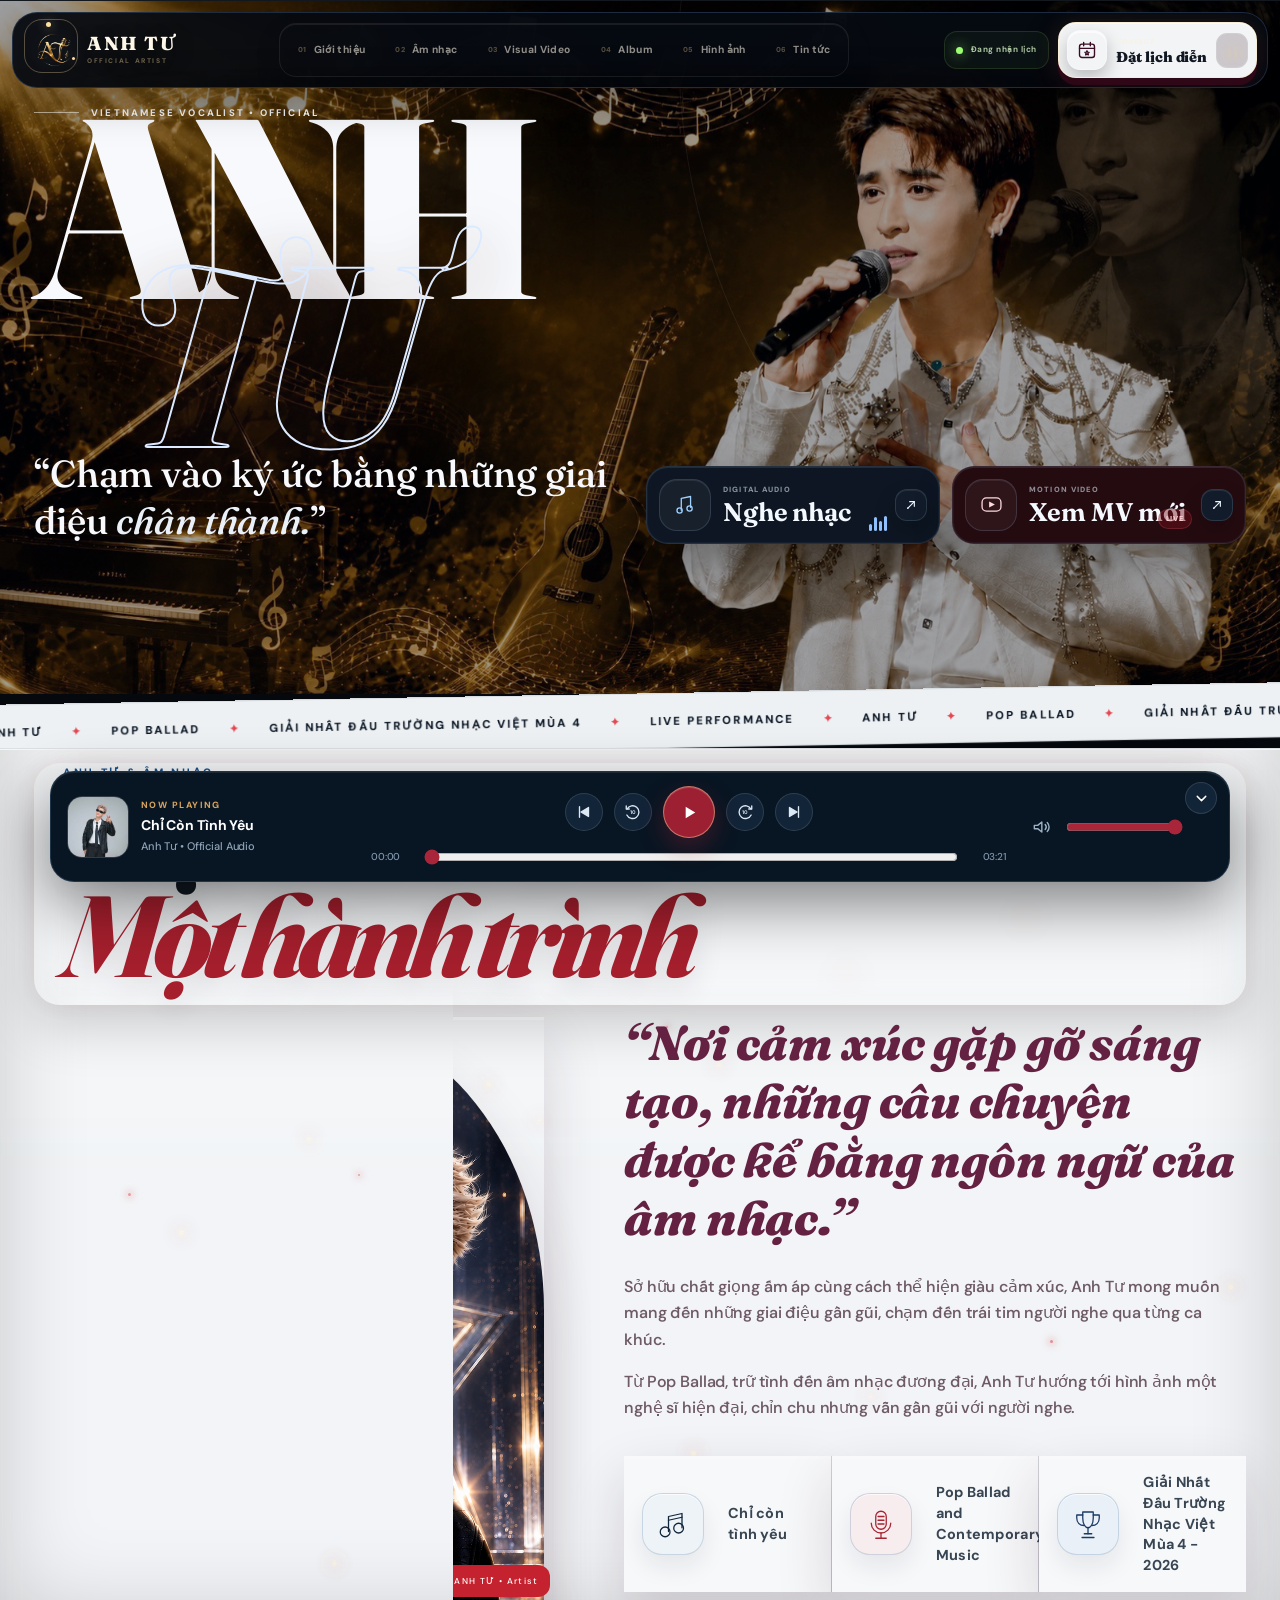
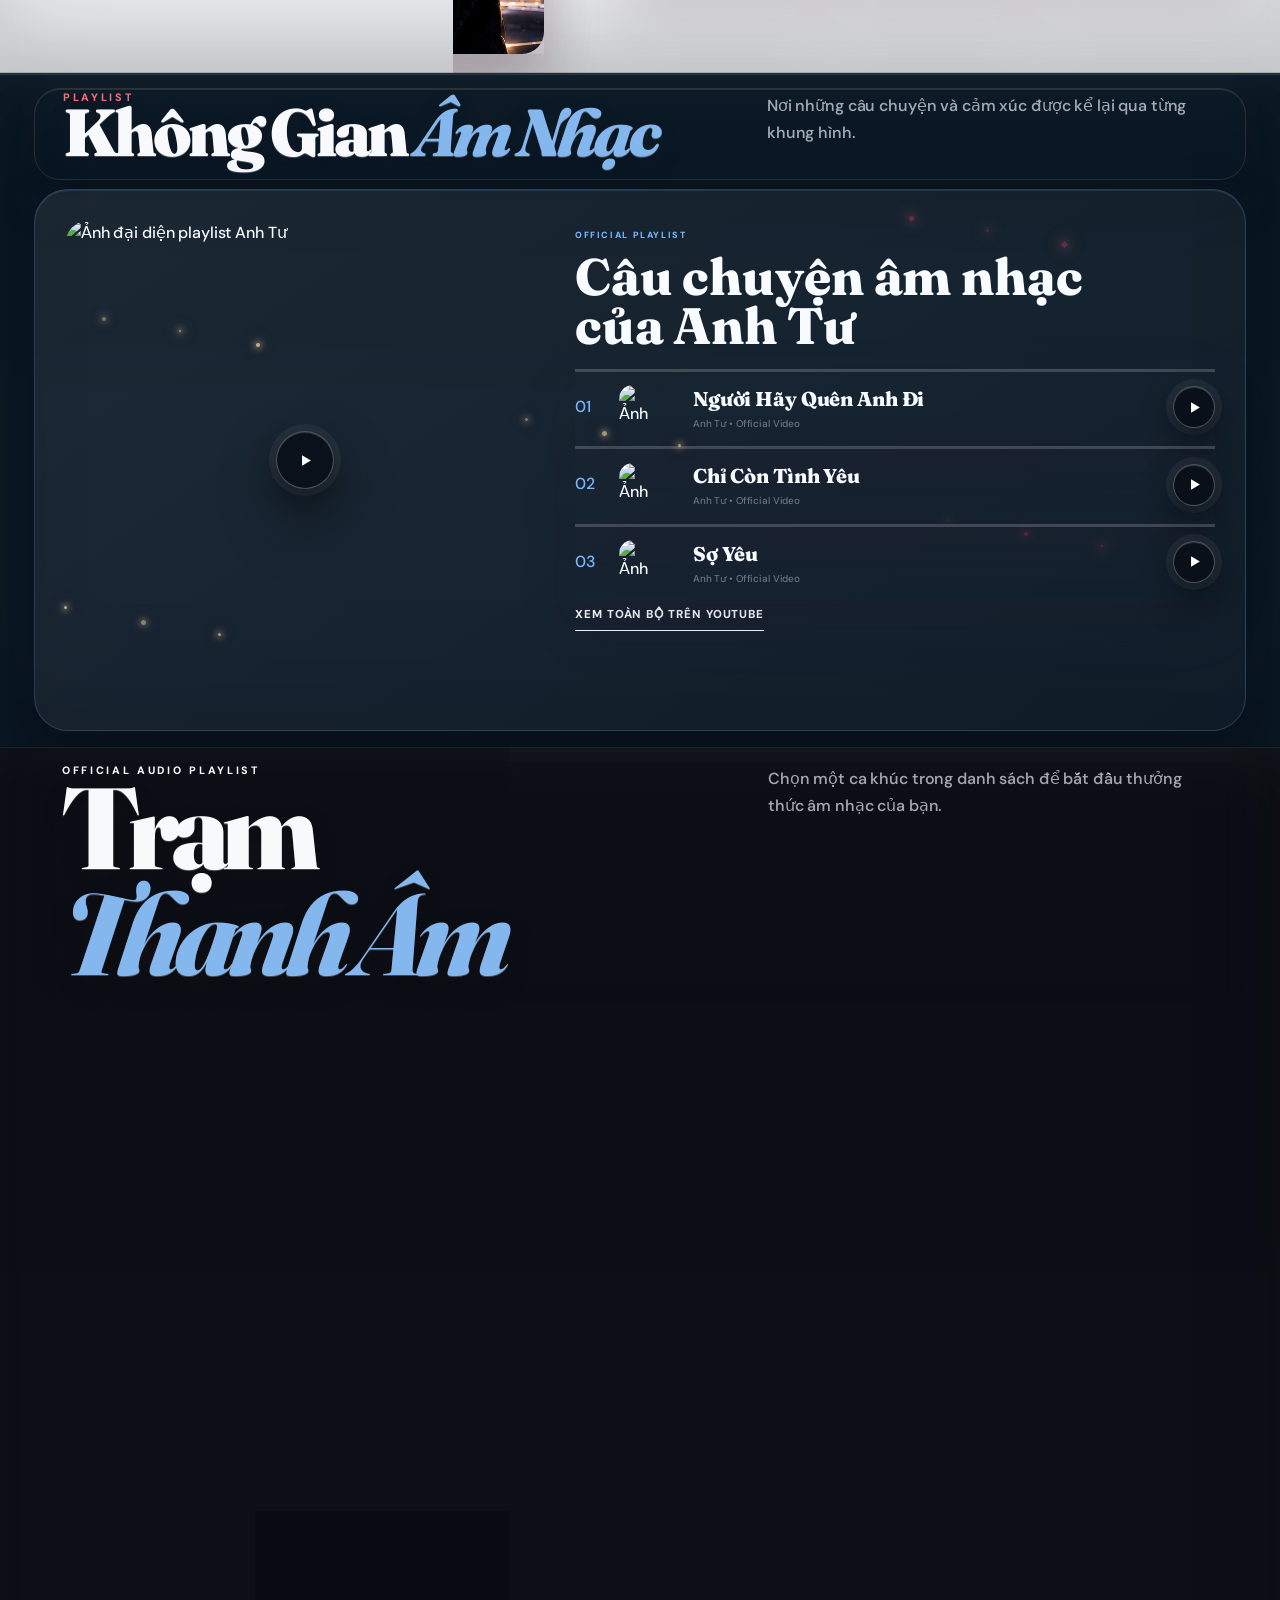
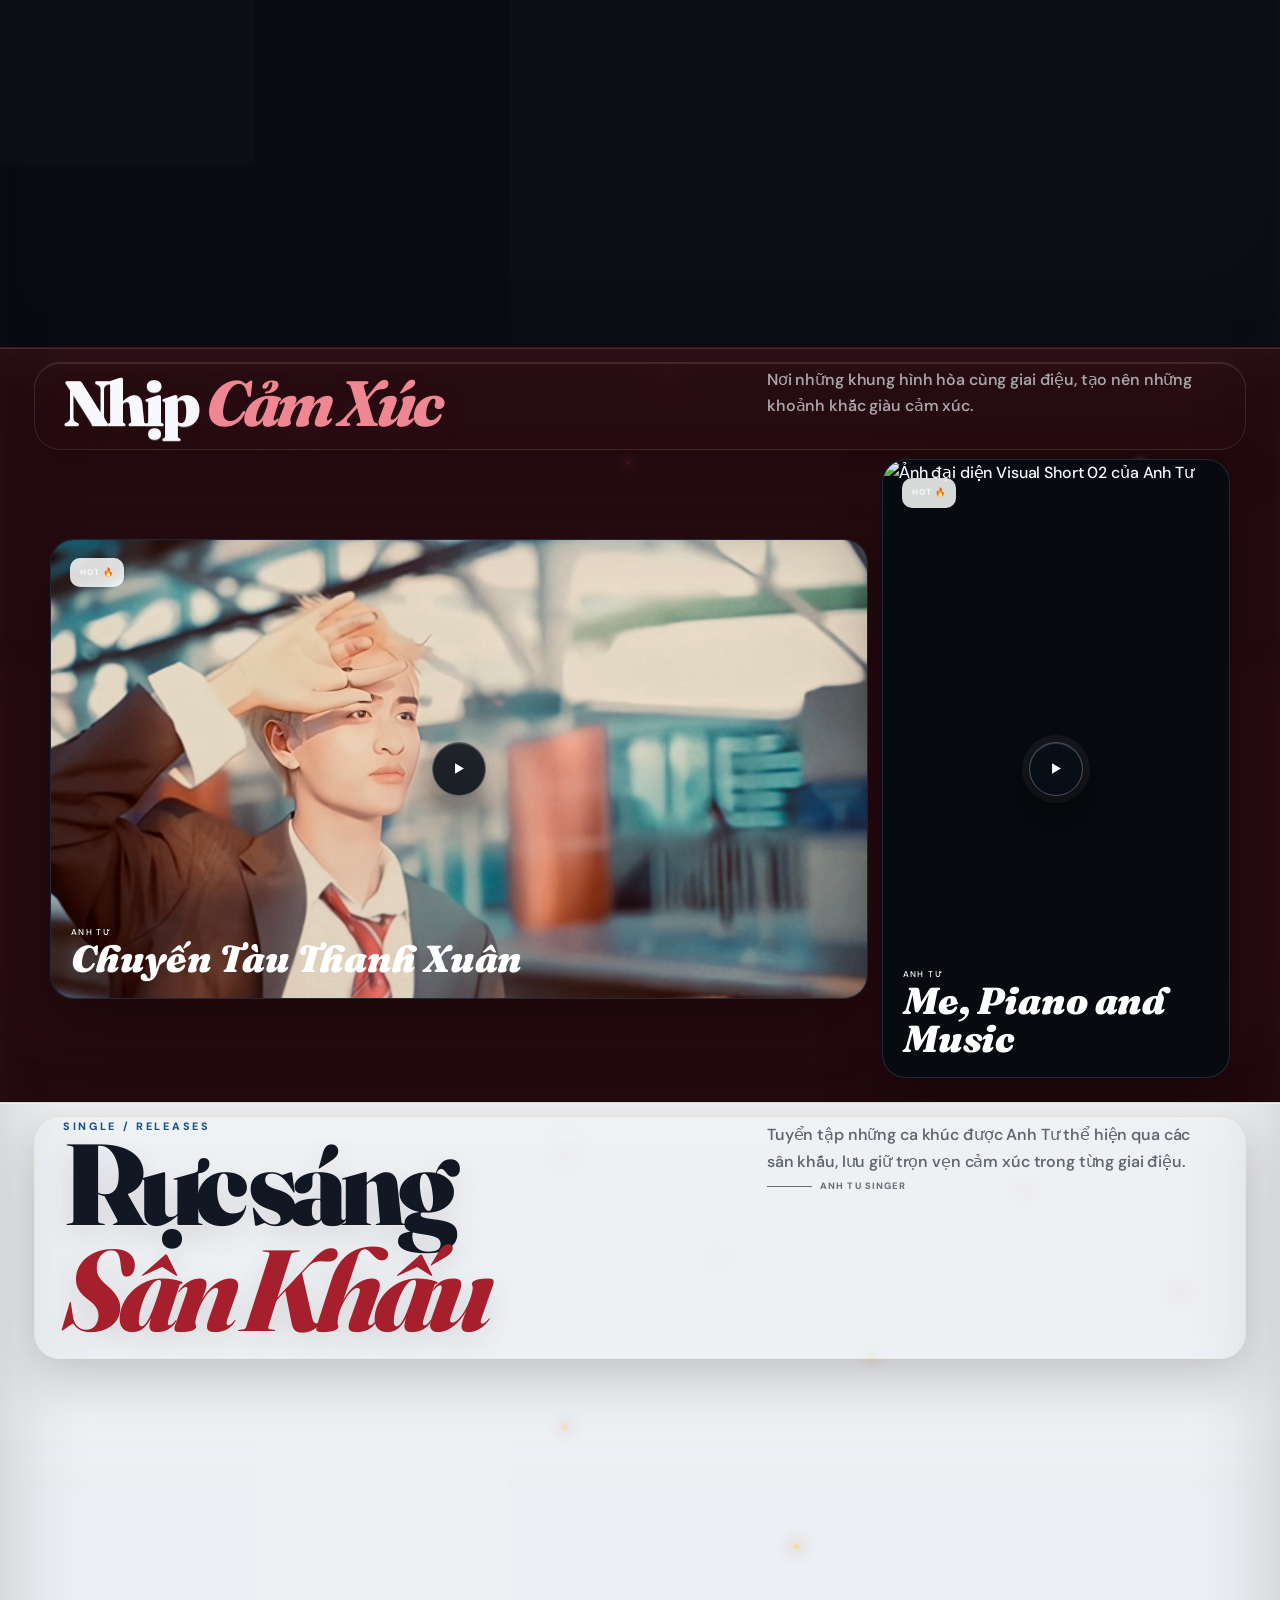
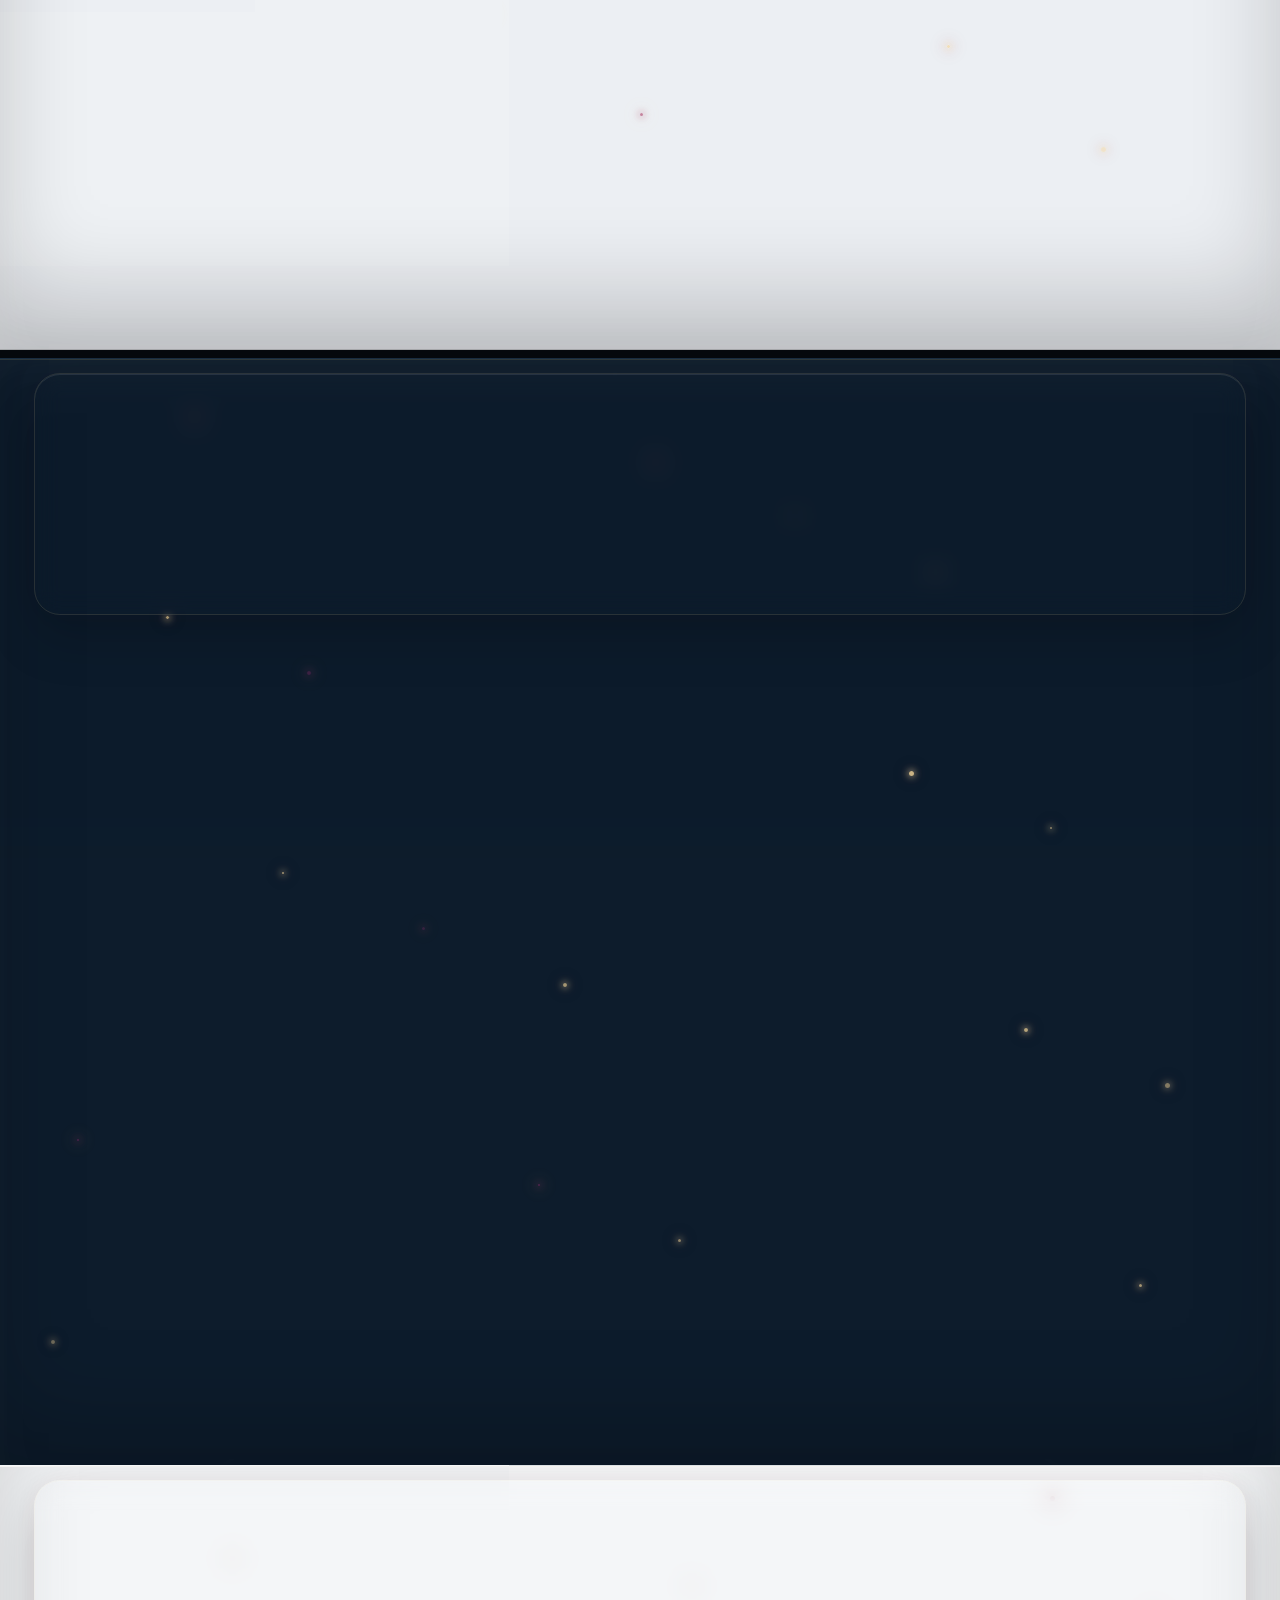
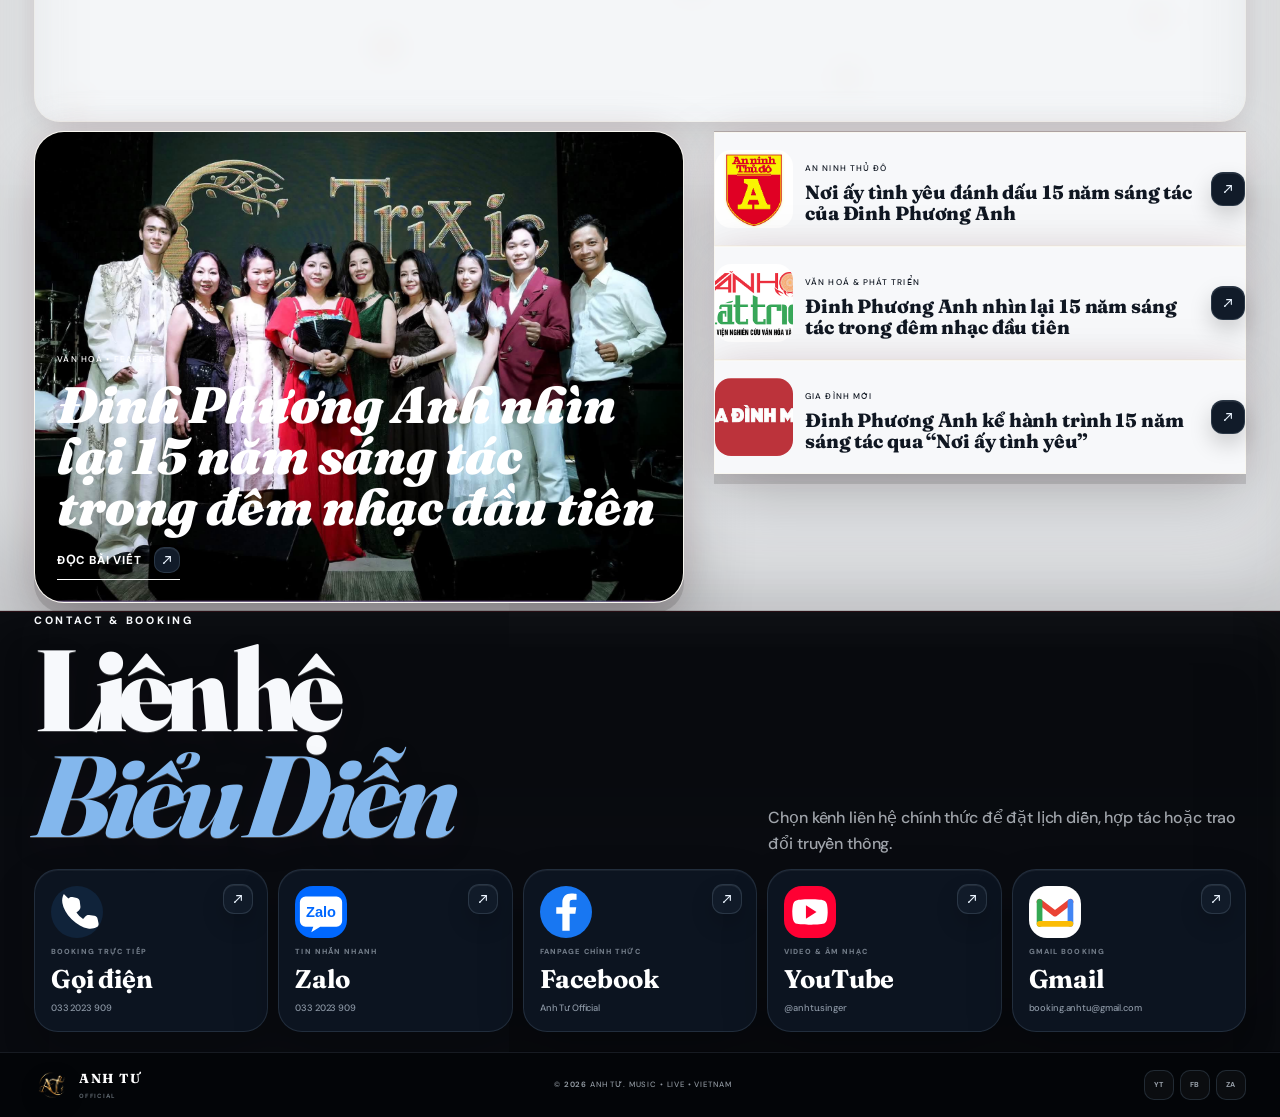
==== commit 1657cb30: "Update index.html" ====
--- a/index.html
+++ b/index.html
@@ -8485,11 +8485,12 @@
             </button>
           </div>
 
- <div class="playlist__meta reveal" data-reveal="right">
+            
+          <div class="playlist__meta reveal" data-reveal="right">
             <small>OFFICIAL PLAYLIST</small>
             <h3>Câu chuyện âm nhạc<br>của Anh Tư</h3>
 
-            <div class="song-row" style="--song-poster-position:center center;">
+<div class="song-row" style="--song-poster-position:center center;">
               <span>01</span>
               <img class="song-row__poster" src="images/playlist-song-01.JPG" data-youtube-fallback="https://i.ytimg.com/vi/5EAvVZs-22g/hqdefault.jpg" onerror="this.onerror=null;this.src=this.dataset.youtubeFallback" alt="Ảnh đại diện Người Hãy Quên Anh Đi" loading="lazy">
               <div>
@@ -8511,12 +8512,8 @@
             </button>
             </div>
             
-          <div class="playlist__meta reveal" data-reveal="right">
-            <small>OFFICIAL PLAYLIST</small>
-            <h3>Câu chuyện âm nhạc<br>của Anh Tư</h3>
-
             <div class="song-row" style="--song-poster-position:center center;">
-              <span>01</span>
+              <span>02</span>
               <img class="song-row__poster" src="images/playlist-song-01.JPG" data-youtube-fallback="https://i.ytimg.com/vi/u54UZOcwMfM/hqdefault.jpg" onerror="this.onerror=null;this.src=this.dataset.youtubeFallback" alt="Ảnh đại diện Chỉ Còn Tình Yêu" loading="lazy">
               <div>
                 <h4>Chỉ Còn Tình Yêu</h4>
@@ -8538,7 +8535,7 @@
             </div>
 
             <div class="song-row" style="--song-poster-position:center center;">
-              <span>02</span>
+              <span>03</span>
               <img class="song-row__poster" src="images/playlist-song-02.JPG" data-youtube-fallback="https://i.ytimg.com/vi/Wemc37ra_a8/hqdefault.jpg" onerror="this.onerror=null;this.src=this.dataset.youtubeFallback" alt="Ảnh đại diện Sợ Yêu" loading="lazy">
               <div>
                 <h4>Sợ Yêu</h4>
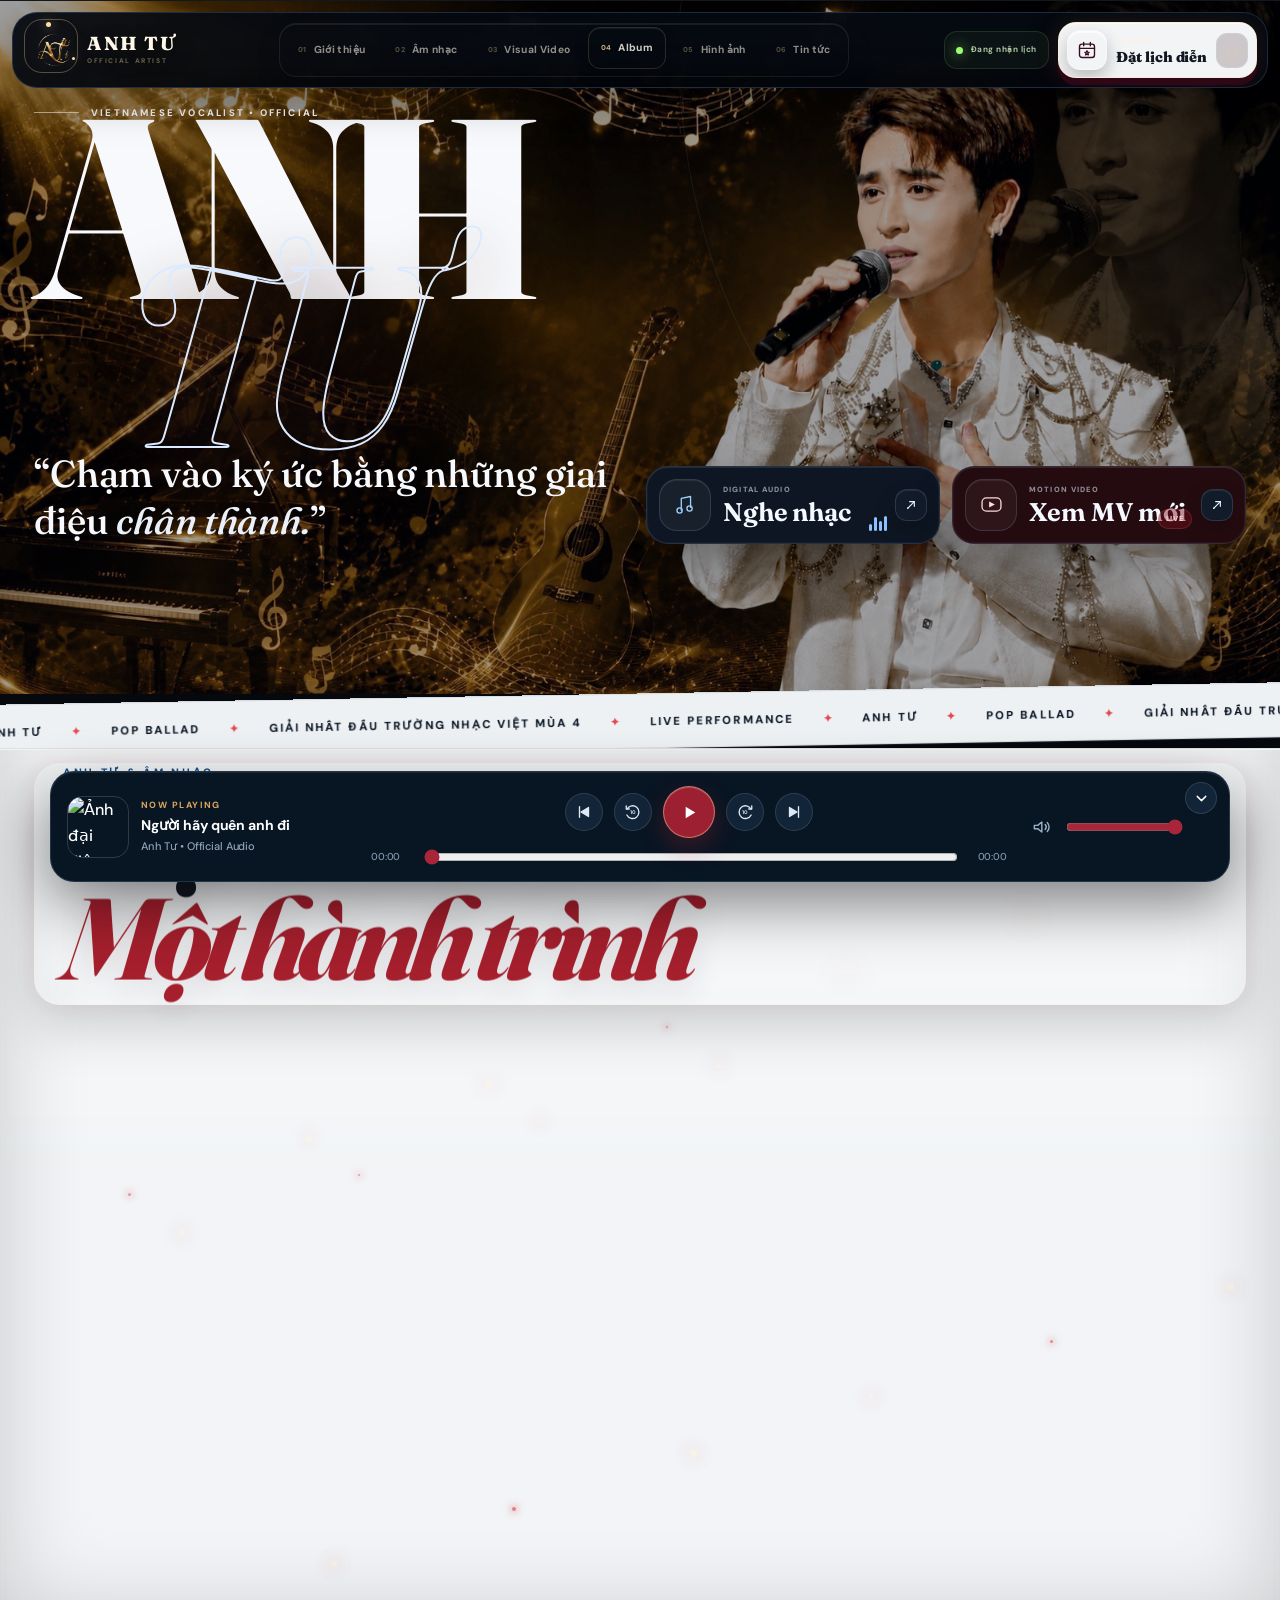
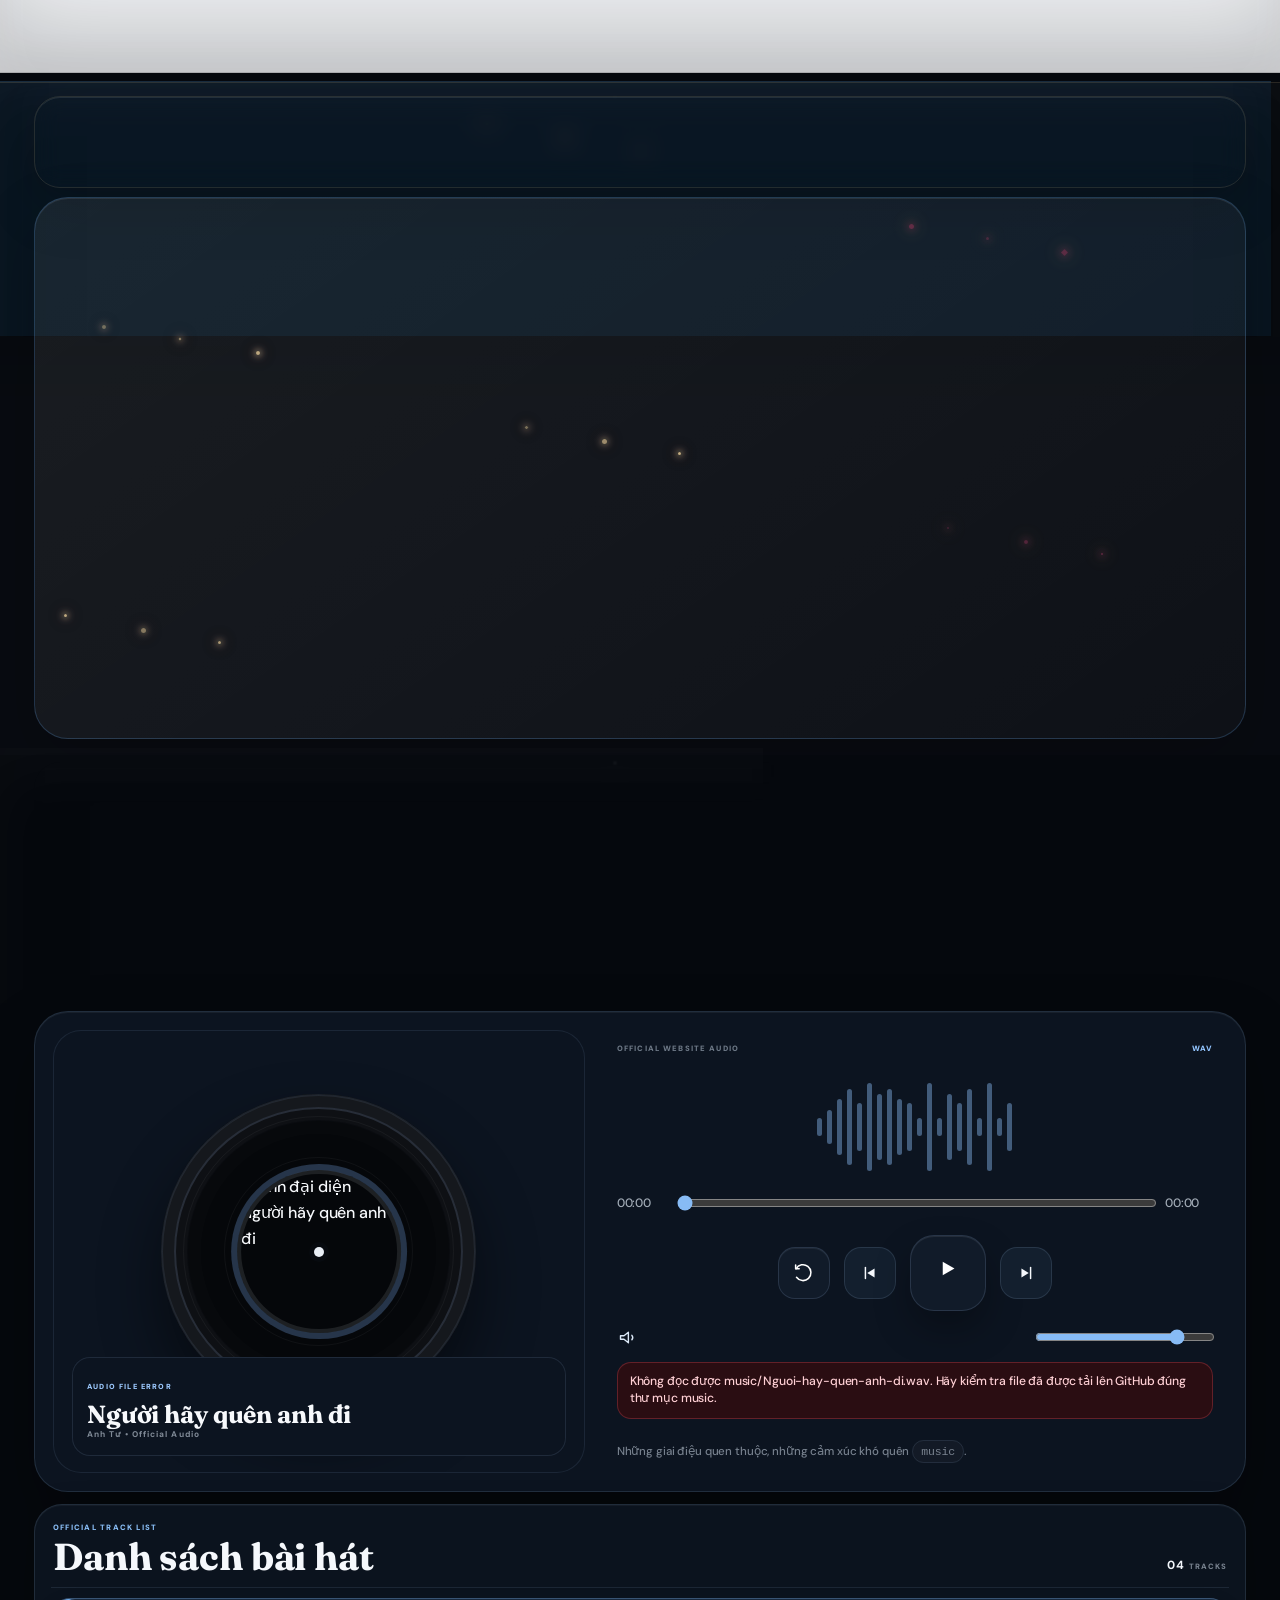
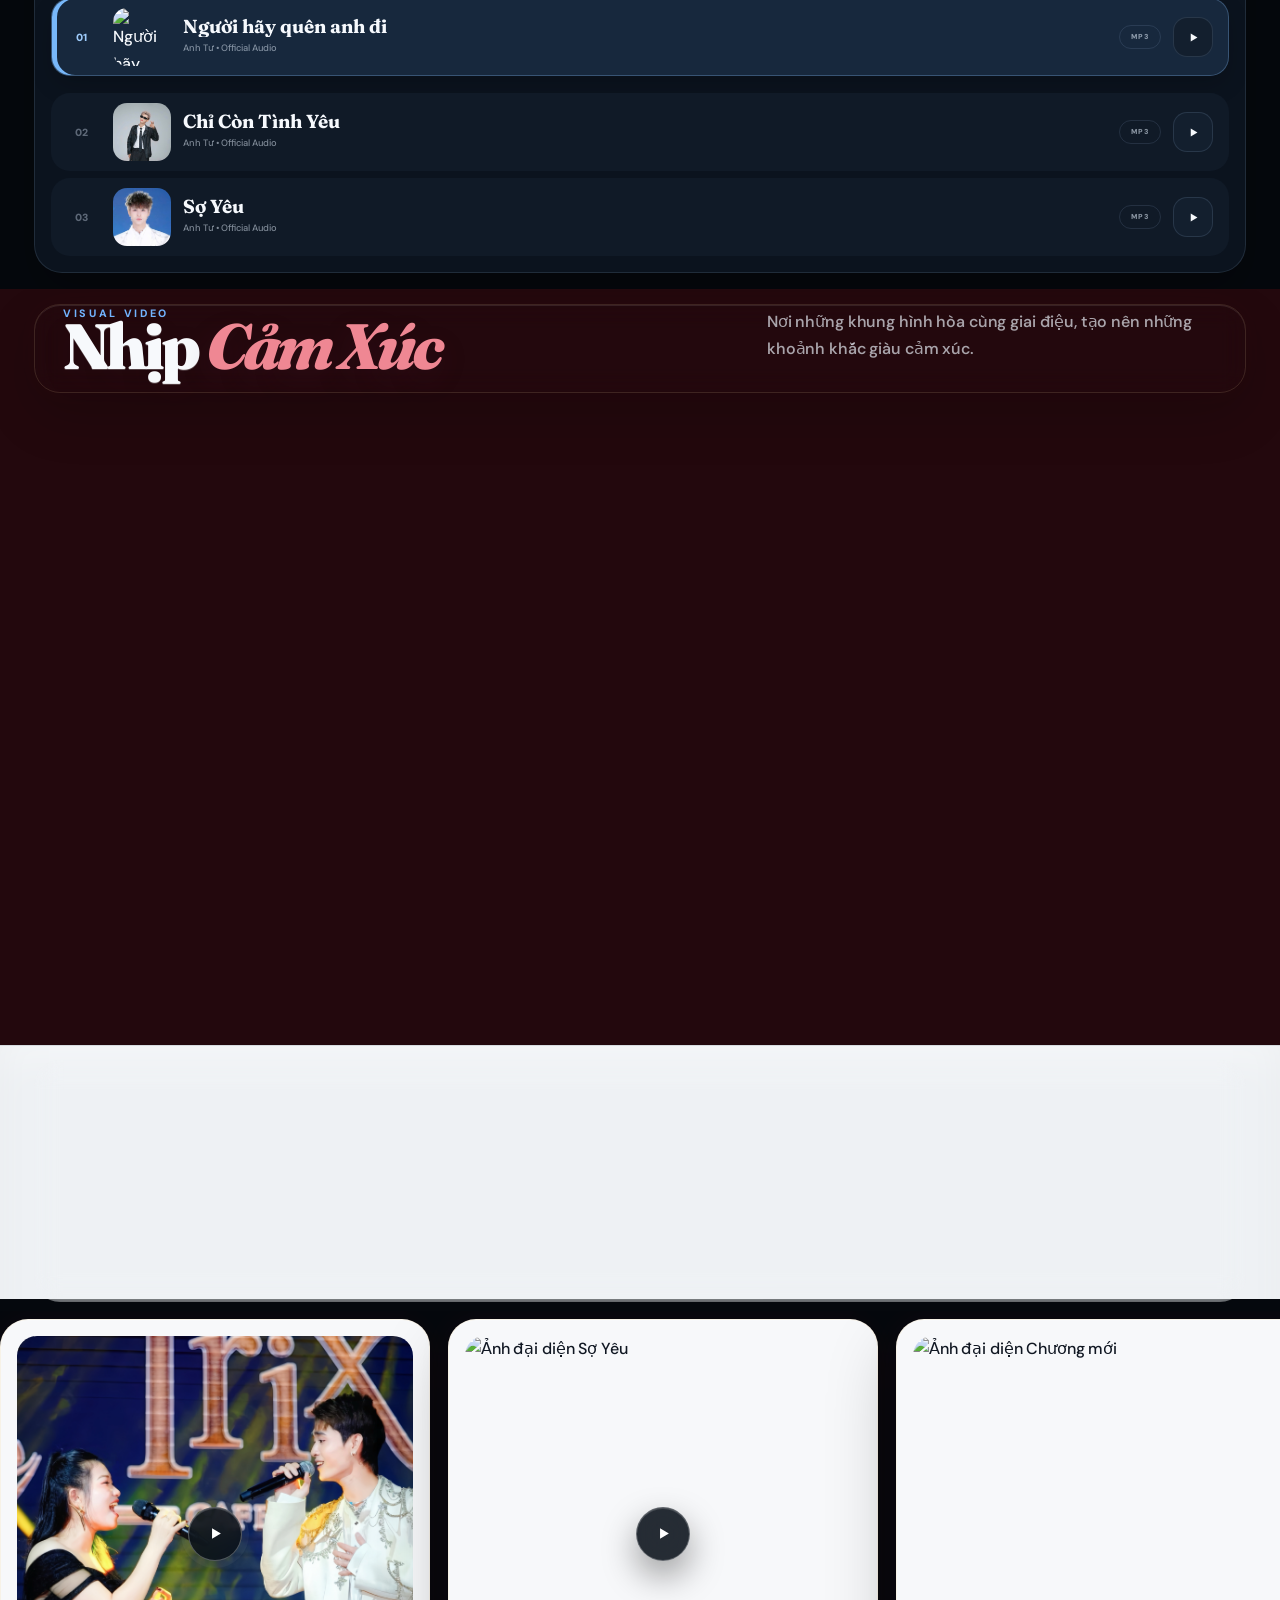
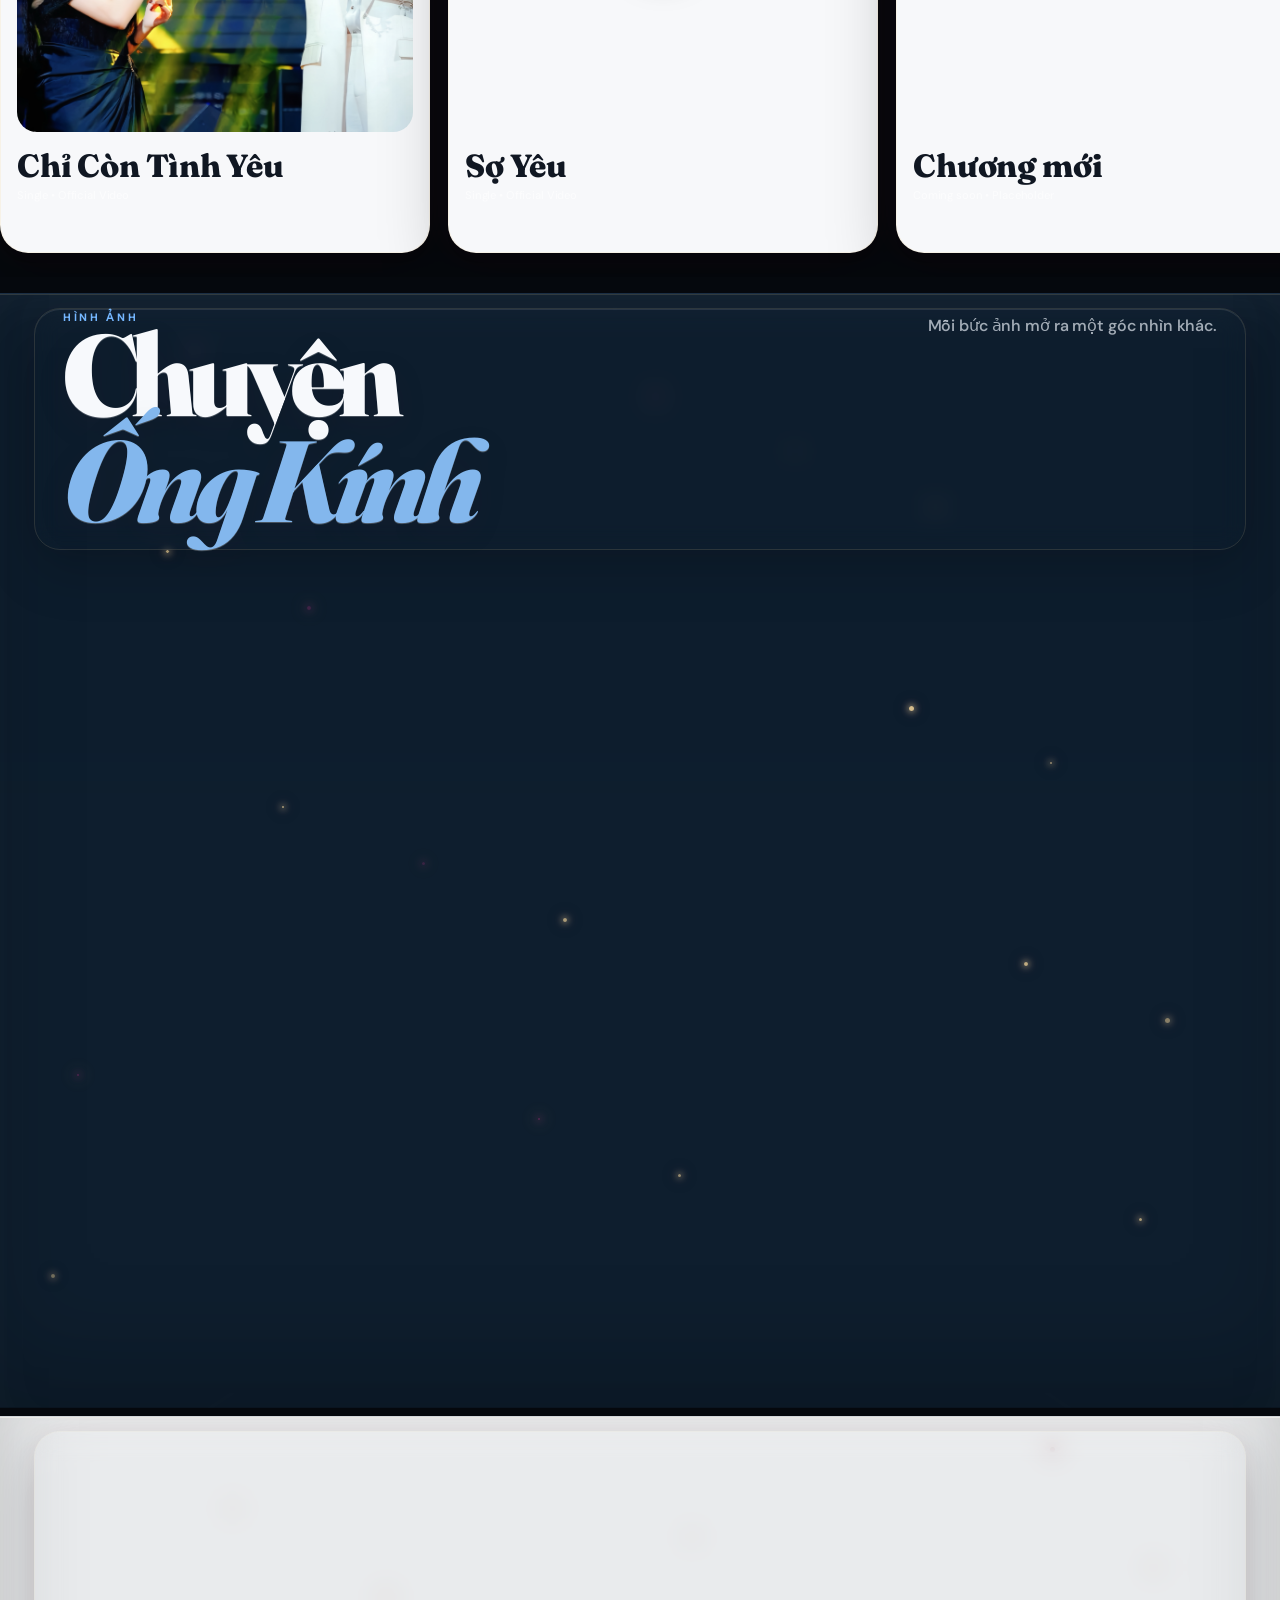
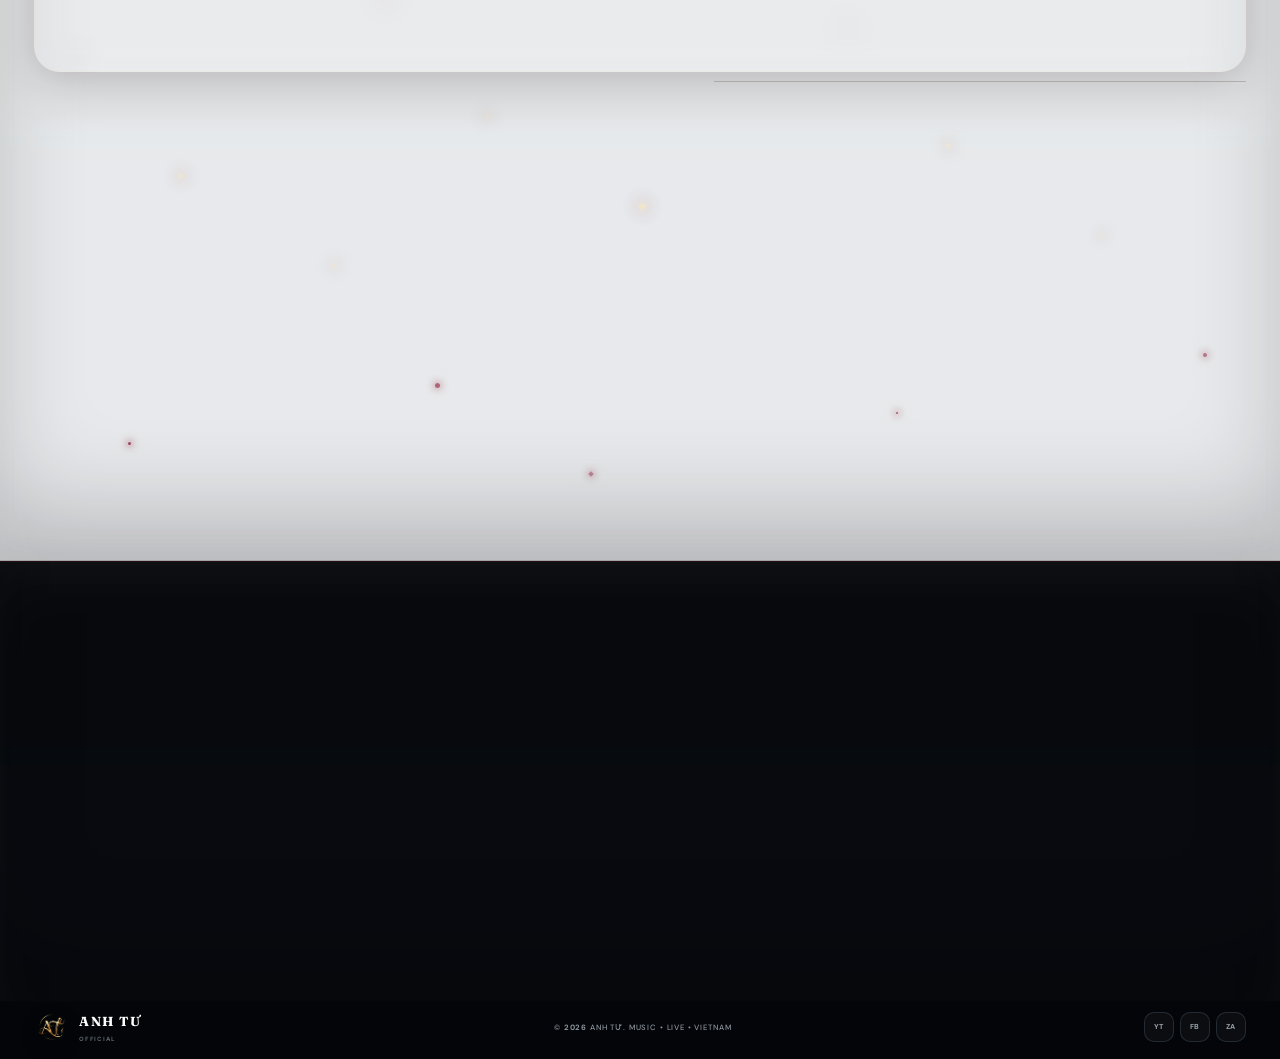
==== commit e979fa05: "Update index.html" ====
--- a/index.html
+++ b/index.html
@@ -8687,9 +8687,25 @@
         <span><b>04</b> TRACKS</span>
       </div>
 
+<div class="audio-v42__tracks">
+        <button class="audio-v42__track is-active" type="button" data-track="" data-track-title="Người hãy quên anh đi" data-track-artist="Anh Tư • Official Audio" data-track-src="music/Nguoi-hay-quen-anh-di.wav" data-track-cover="images/IMG_1074.JPEG">
+          <span class="audio-v42__index">01</span>
+          <img src="images/IMG_1074.JPEG" alt="Người hãy quên anh đi" loading="lazy">
+          <span class="audio-v42__track-copy">
+            <strong>Người hãy quên anh đi</strong>
+            <small>Anh Tư • Official Audio</small>
+          </span>
+          <span class="audio-v42__track-format">MP3</span>
+          <span class="audio-v42__track-action" aria-hidden="true">
+            <svg viewBox="0 0 24 24" fill="none">
+              <path d="M8.5 6.8 17 12l-8.5 5.2V6.8Z" fill="currentColor"></path>
+            </svg>
+          </span>
+        </button>
+        
       <div class="audio-v42__tracks">
         <button class="audio-v42__track is-active" type="button" data-track="" data-track-title="Chỉ Còn Tình Yêu" data-track-artist="Anh Tư • Official Audio" data-track-src="music/chi-con-tinh-yeu.mp3" data-track-cover="images/audio-track-01.JPG">
-          <span class="audio-v42__index">01</span>
+          <span class="audio-v42__index">02</span>
           <img src="images/audio-track-01.JPG" alt="Chỉ Còn Tình Yêu" loading="lazy">
           <span class="audio-v42__track-copy">
             <strong>Chỉ Còn Tình Yêu</strong>
@@ -8704,41 +8720,11 @@
         </button>
 
         <button class="audio-v42__track" type="button" data-track="" data-track-title="Sợ Yêu" data-track-artist="Anh Tư • Official Audio" data-track-src="music/so-yeu.mp3" data-track-cover="images/audio-track-02.jpg">
-          <span class="audio-v42__index">02</span>
+          <span class="audio-v42__index">03</span>
           <img src="images/audio-track-02.jpg" alt="Sợ Yêu" loading="lazy">
           <span class="audio-v42__track-copy">
             <strong>Sợ Yêu</strong>
             <small>Anh Tư • Official Audio</small>
-          </span>
-          <span class="audio-v42__track-format">MP3</span>
-          <span class="audio-v42__track-action" aria-hidden="true">
-            <svg viewBox="0 0 24 24" fill="none">
-              <path d="M8.5 6.8 17 12l-8.5 5.2V6.8Z" fill="currentColor"></path>
-            </svg>
-          </span>
-        </button>
-
-        <button class="audio-v42__track" type="button" data-track="" data-track-title="Acoustic Session" data-track-artist="Anh Tư • Live Session" data-track-src="music/acoustic-session.mp3" data-track-cover="images/audio-track-03.JPG">
-          <span class="audio-v42__index">03</span>
-          <img src="images/audio-track-03.JPG" alt="Acoustic Session" loading="lazy">
-          <span class="audio-v42__track-copy">
-            <strong>Acoustic Session</strong>
-            <small>Anh Tư • Live Session</small>
-          </span>
-          <span class="audio-v42__track-format">MP3</span>
-          <span class="audio-v42__track-action" aria-hidden="true">
-            <svg viewBox="0 0 24 24" fill="none">
-              <path d="M8.5 6.8 17 12l-8.5 5.2V6.8Z" fill="currentColor"></path>
-            </svg>
-          </span>
-        </button>
-
-        <button class="audio-v42__track" type="button" data-track="" data-track-title="Live Performance" data-track-artist="Anh Tư • Concert Version" data-track-src="music/live-performance.mp3" data-track-cover="images/audio-track-04.JPG">
-          <span class="audio-v42__index">04</span>
-          <img src="images/audio-track-04.JPG" alt="Live Performance" loading="lazy">
-          <span class="audio-v42__track-copy">
-            <strong>Live Performance</strong>
-            <small>Anh Tư • Concert Version</small>
           </span>
           <span class="audio-v42__track-format">MP3</span>
           <span class="audio-v42__track-action" aria-hidden="true">
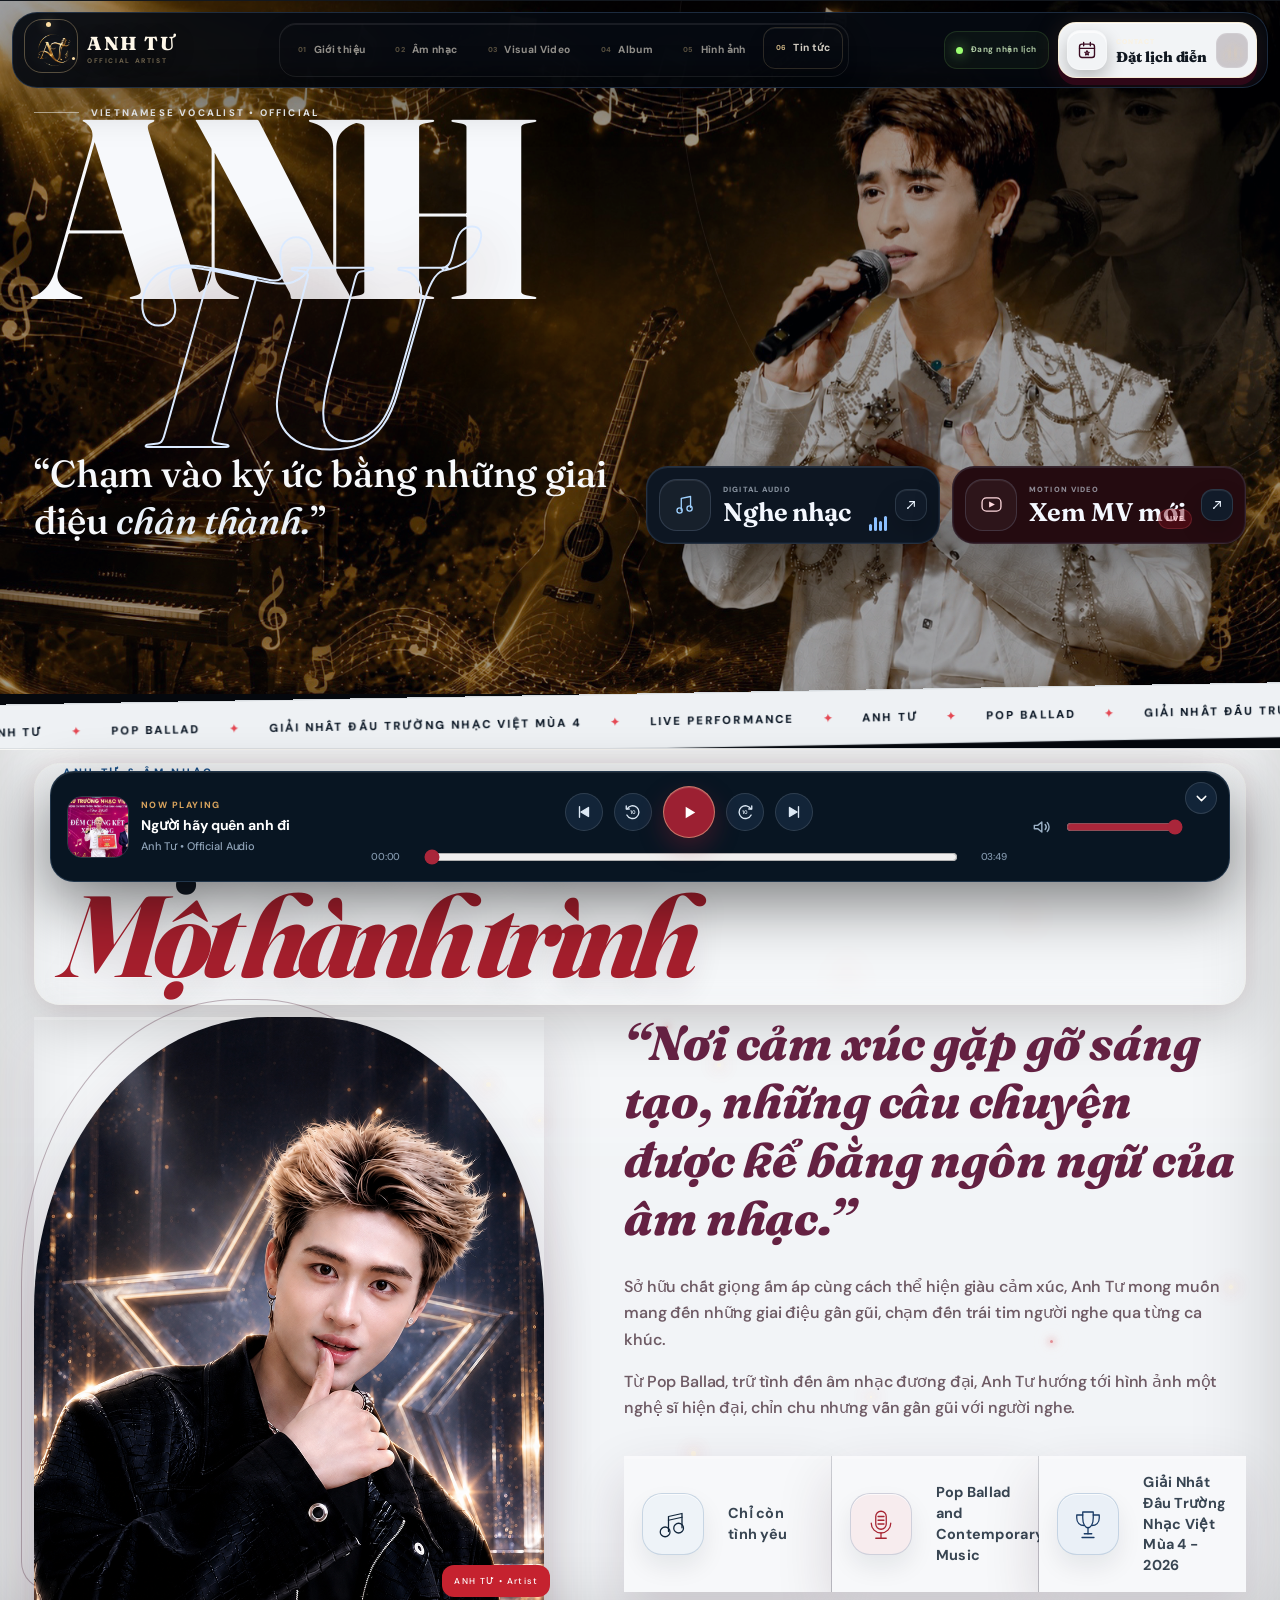
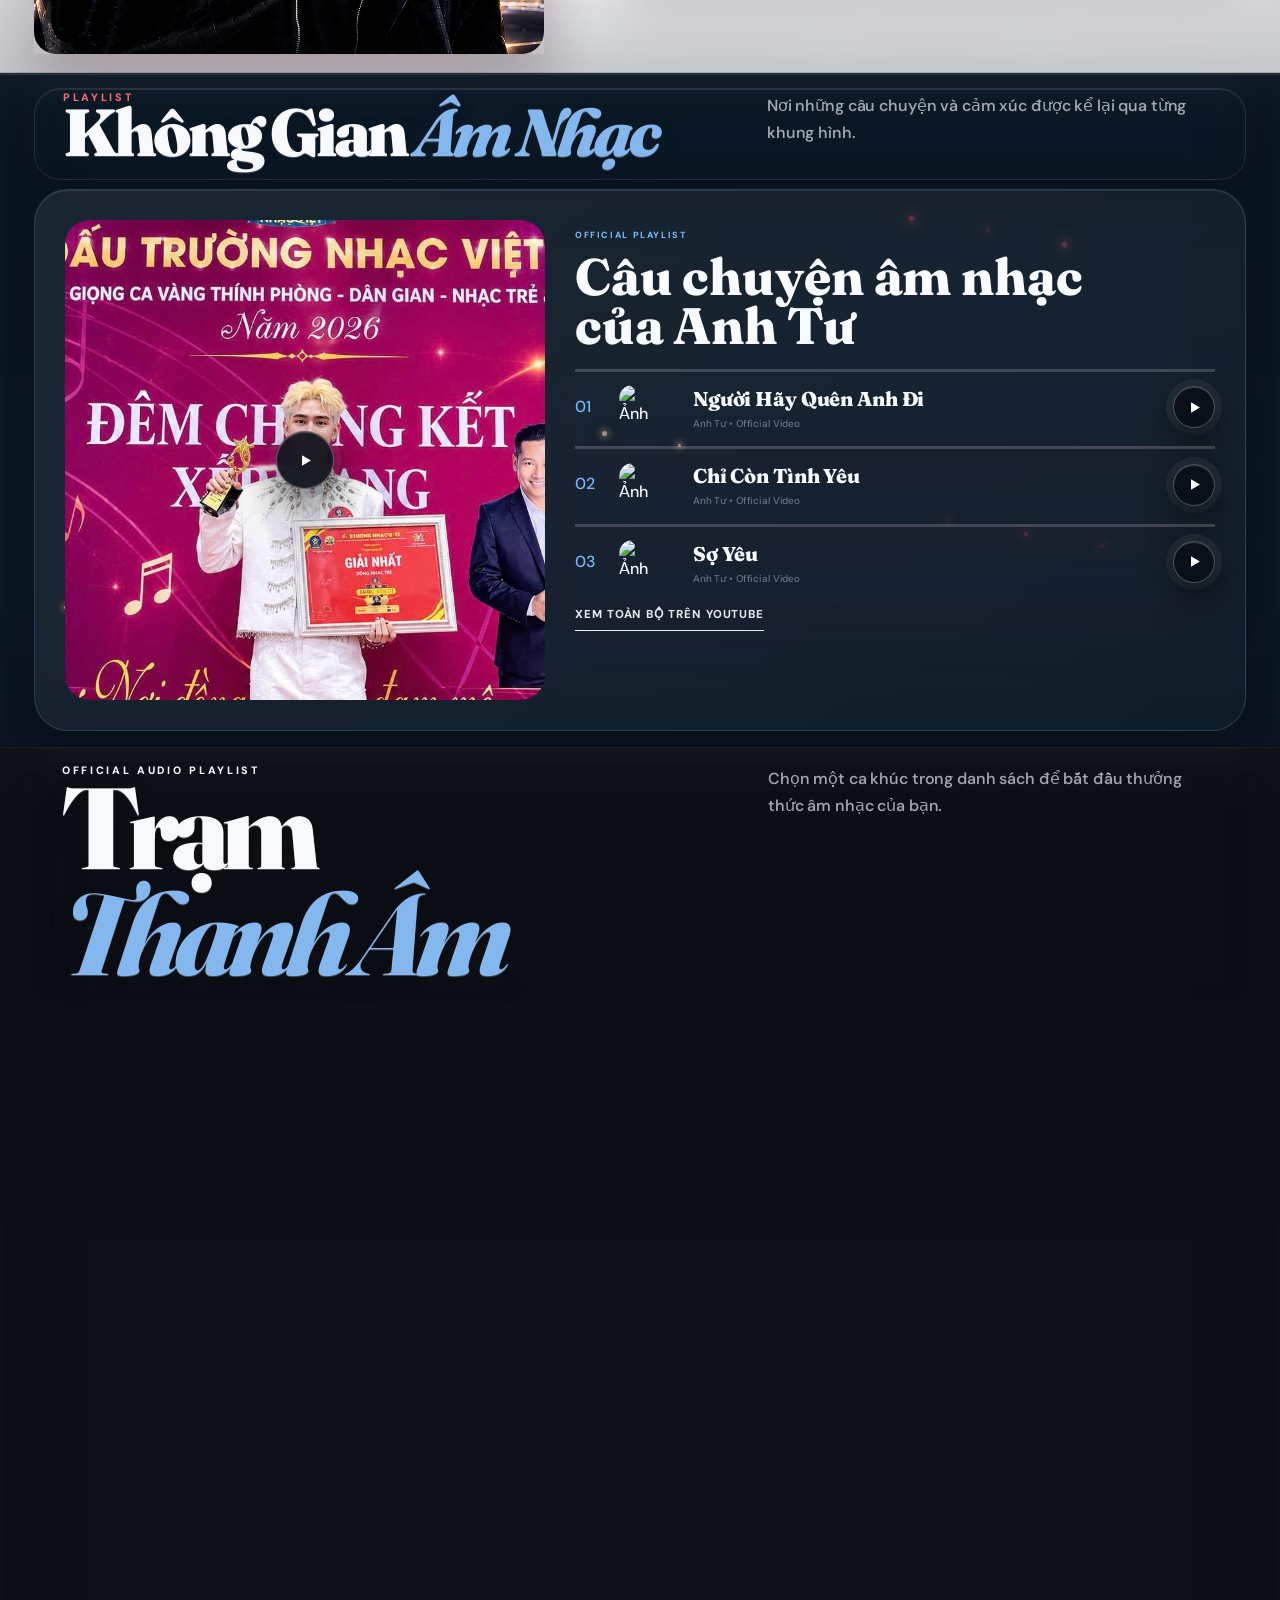
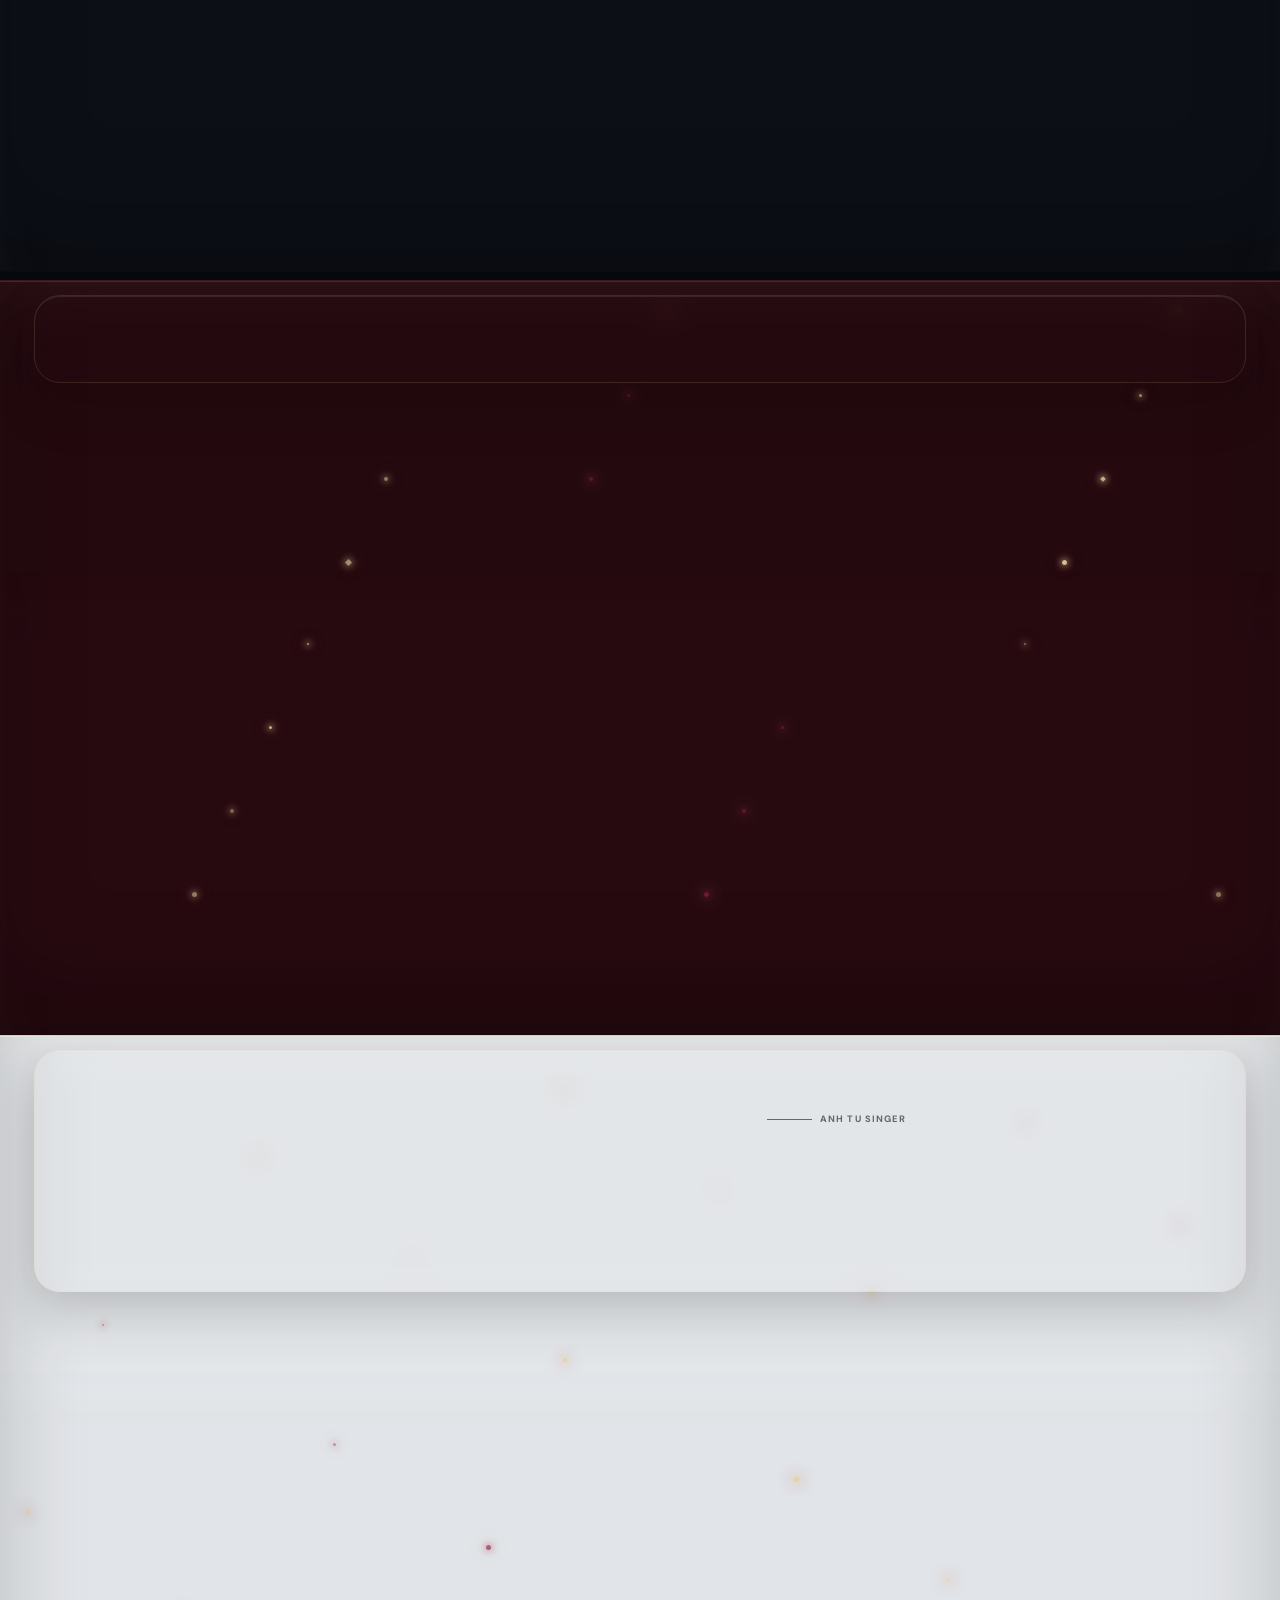
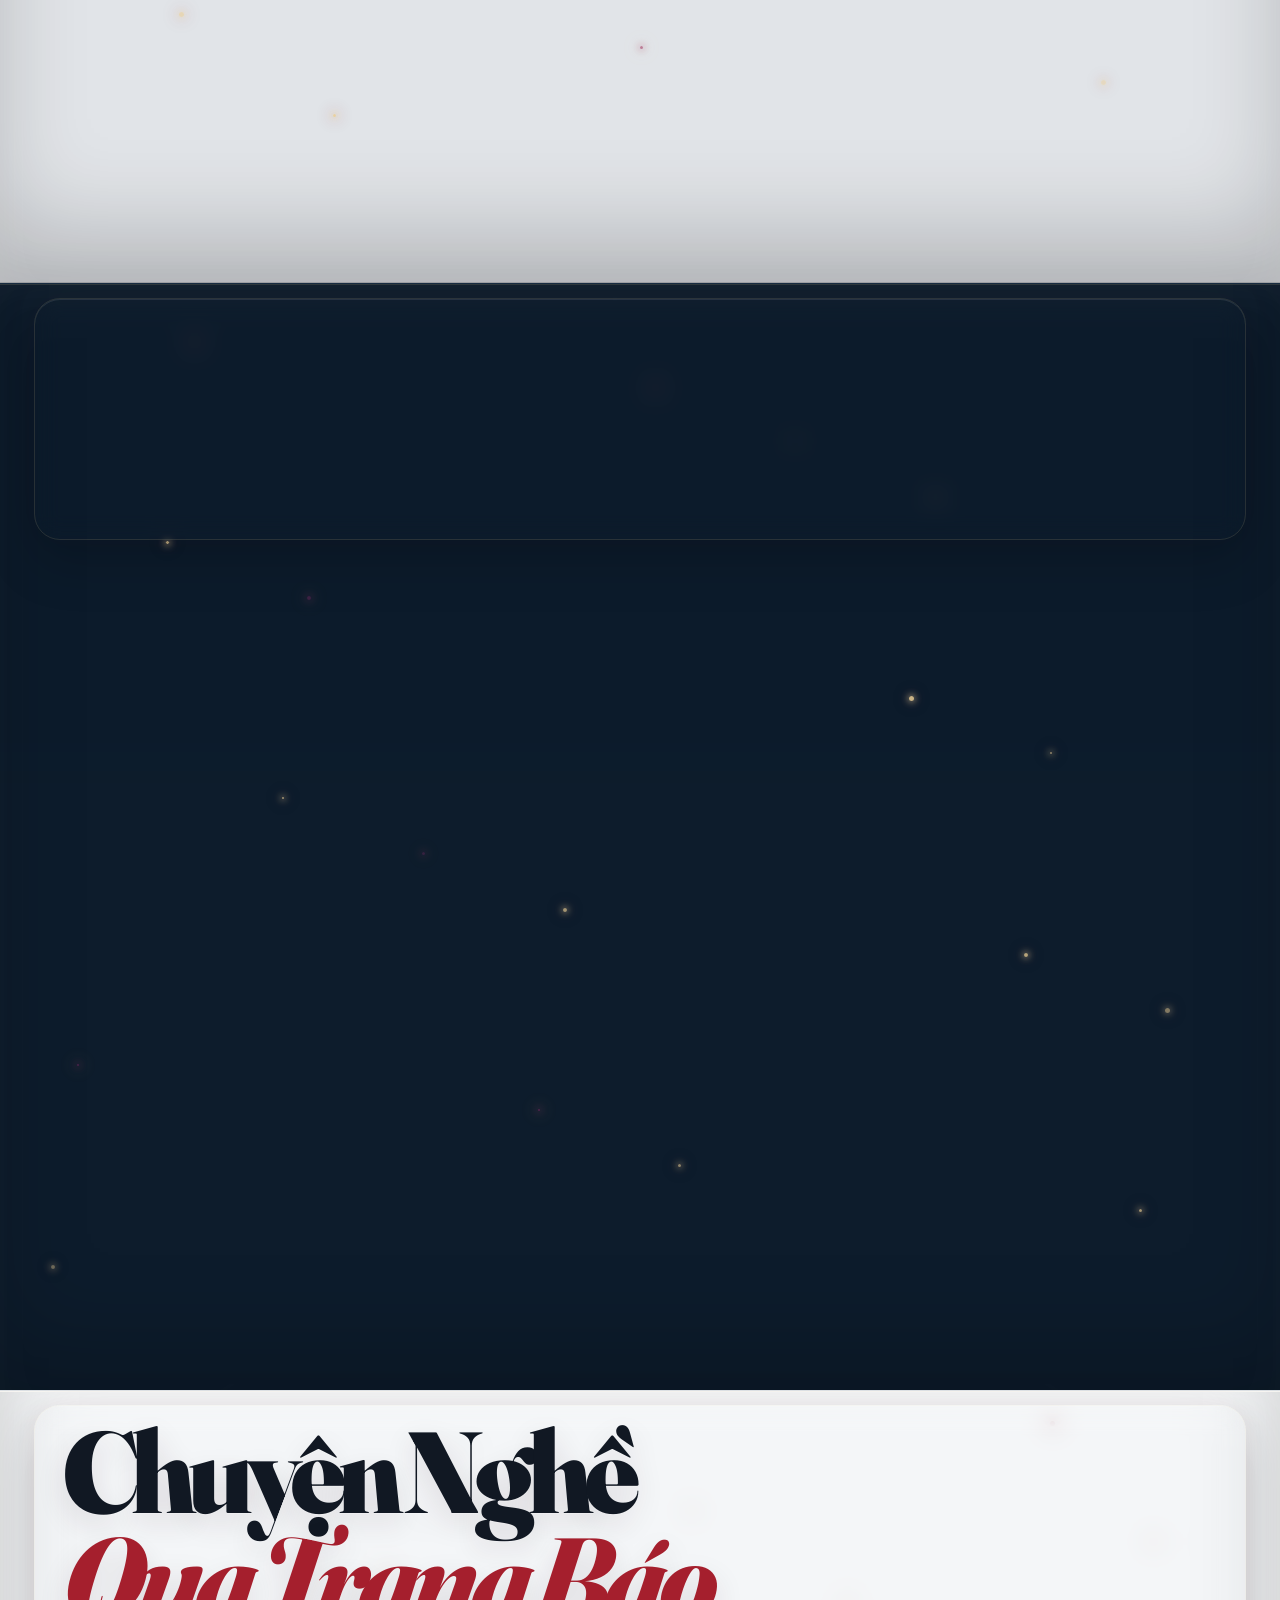
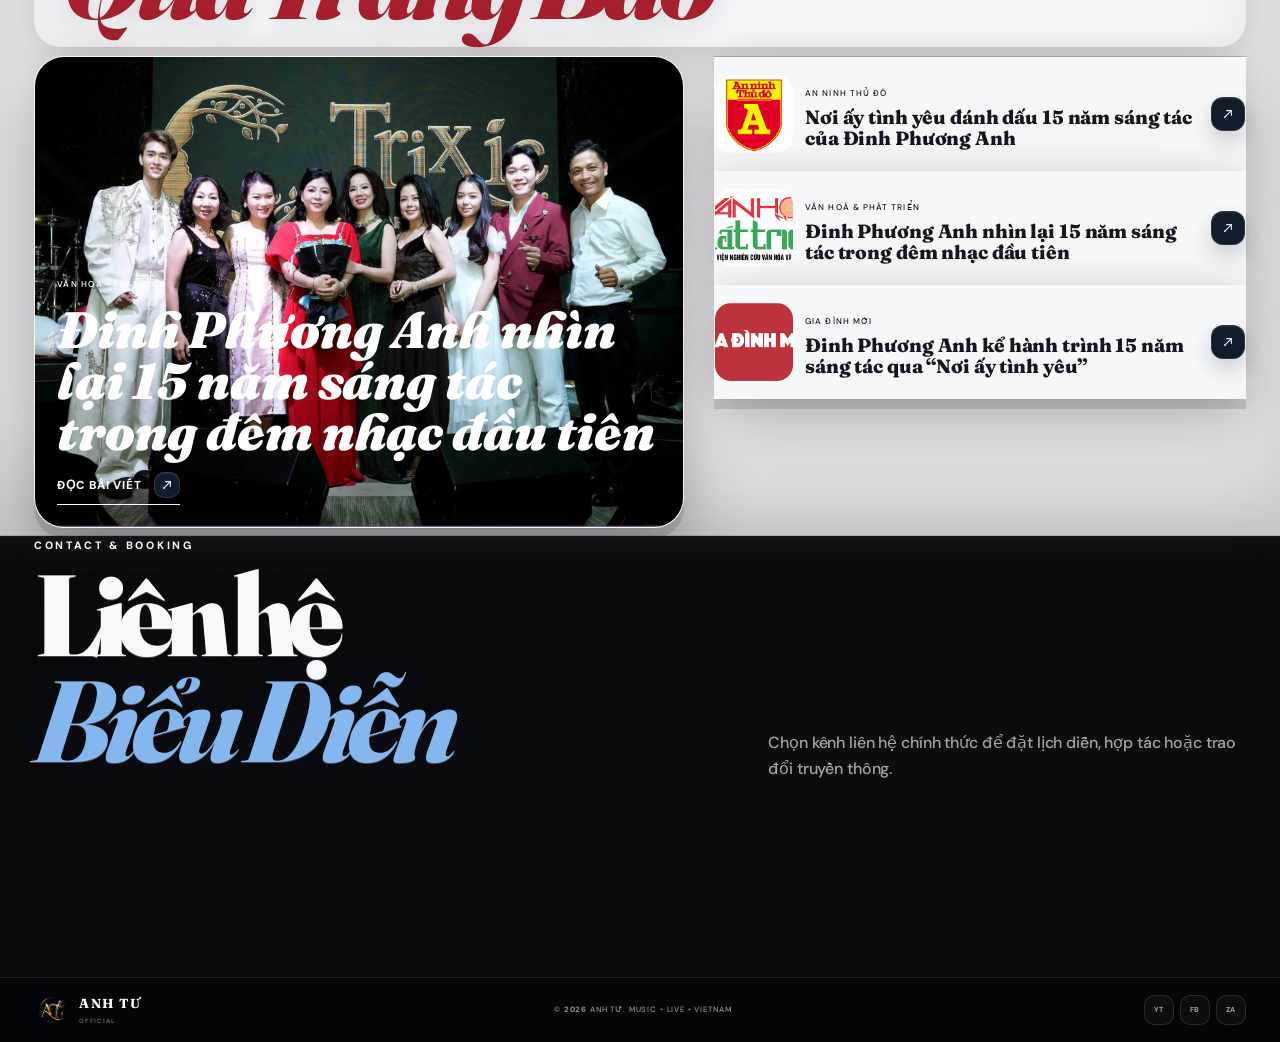
==== commit bff6b6f8: "Update index.html" ====
--- a/index.html
+++ b/index.html
@@ -8469,7 +8469,7 @@
 
         <div class="playlist-shell">
           <div class="playlist-cover reveal" data-reveal="left" style="--playlist-poster-position:center center;">
-            <img class="playlist-poster" src="images/img_1074.jpeg" data-youtube-fallback="https://i.ytimg.com/vi/5EAvVZs-22g/maxresdefault.jpg" onerror="this.onerror=null;this.src=this.dataset.youtubeFallback" alt="Ảnh đại diện playlist Anh Tư" loading="lazy">
+            <img class="playlist-poster" src="images/IMG_1074.jpeg" data-youtube-fallback="https://i.ytimg.com/vi/5EAvVZs-22g/maxresdefault.jpg" onerror="this.onerror=null;this.src=this.dataset.youtubeFallback" alt="Ảnh đại diện playlist Anh Tư" loading="lazy">
             <button class="stage-play stage-play--hero js-video video-fab video-fab--hero" type="button" data-video-id="5EAvVZs-22g" data-default-label="Phát video" data-active-label="Dừng video" aria-pressed="false" aria-label="Phát Chỉ Còn Tình Yêu">
               <span class="video-fab__icon video-fab__icon--play" aria-hidden="true">
                 <svg viewBox="0 0 24 24" fill="none">
@@ -8688,9 +8688,9 @@
       </div>
 
 <div class="audio-v42__tracks">
-        <button class="audio-v42__track is-active" type="button" data-track="" data-track-title="Người hãy quên anh đi" data-track-artist="Anh Tư • Official Audio" data-track-src="music/Nguoi-hay-quen-anh-di.wav" data-track-cover="images/IMG_1074.JPEG">
+        <button class="audio-v42__track is-active" type="button" data-track="" data-track-title="Người hãy quên anh đi" data-track-artist="Anh Tư • Official Audio" data-track-src="music/Nguoi-hay-quen-anh-di-2.wav" data-track-cover="images/IMG_1074.jpeg">
           <span class="audio-v42__index">01</span>
-          <img src="images/IMG_1074.JPEG" alt="Người hãy quên anh đi" loading="lazy">
+          <img src="images/IMG_1074.jpeg" alt="Người hãy quên anh đi" loading="lazy">
           <span class="audio-v42__track-copy">
             <strong>Người hãy quên anh đi</strong>
             <small>Anh Tư • Official Audio</small>
@@ -8866,7 +8866,7 @@
         </article>
       <article class="album-card drag-card reveal" data-reveal="right" style="--release-poster-position:center center;">
           <div class="album-card__cover">
-            <img class="release-poster" src="images/img_1074.jpeg" onerror="this.onerror=null;this.src=this.dataset.youtubeFallback" alt="Ảnh đại diện bài hát mới 4" loading="lazy">
+            <img class="release-poster" src="images/IMG_1074.jpeg" onerror="this.onerror=null;this.src=this.dataset.youtubeFallback" alt="Ảnh đại diện bài hát mới 4" loading="lazy">
             <button class="release-play js-video video-fab video-fab--release video-fab" type="button" data-video-id="5EAvVZs-22g" data-default-label="Phát video" data-active-label="Dừng video" aria-pressed="false" aria-label="Phát Người Hãy Quên Anh đi | Anh Tư">
               <span class="video-fab__icon video-fab__icon--play" aria-hidden="true">
                 <svg viewBox="0 0 24 24" fill="none">
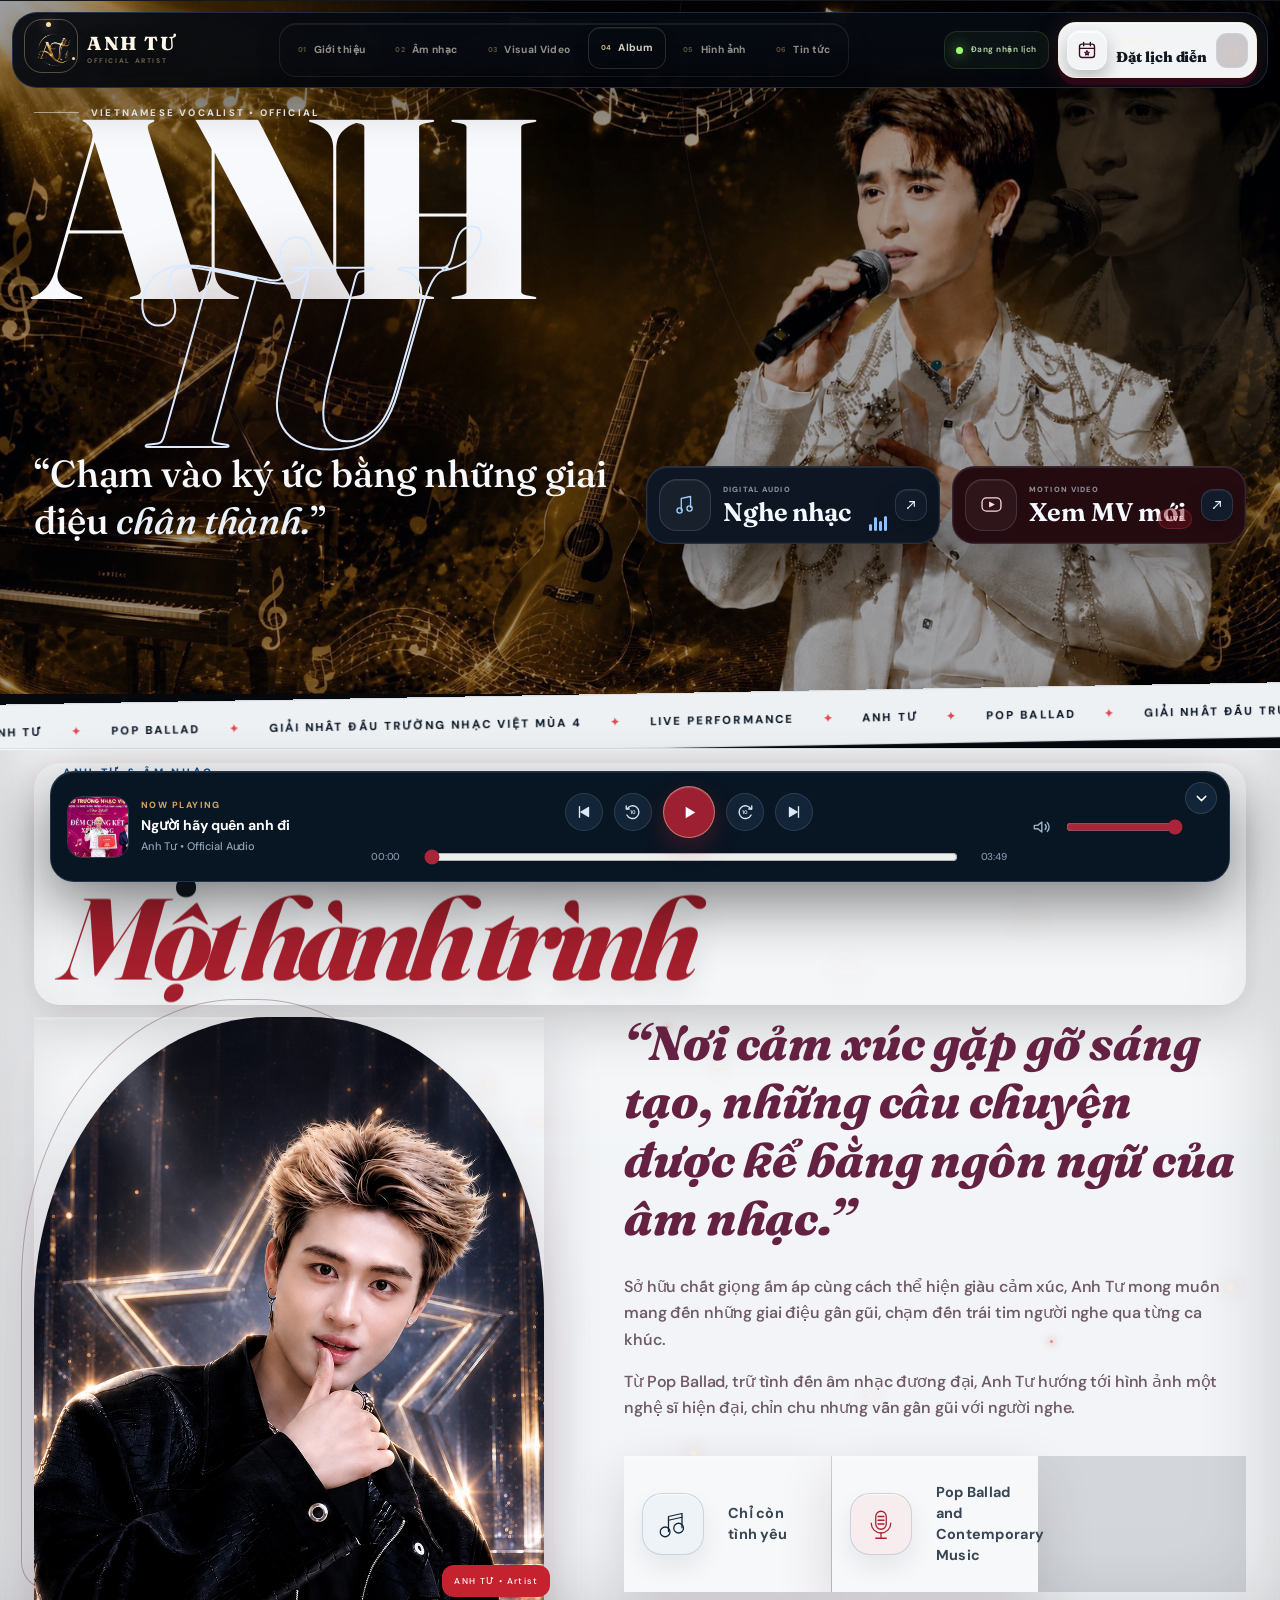
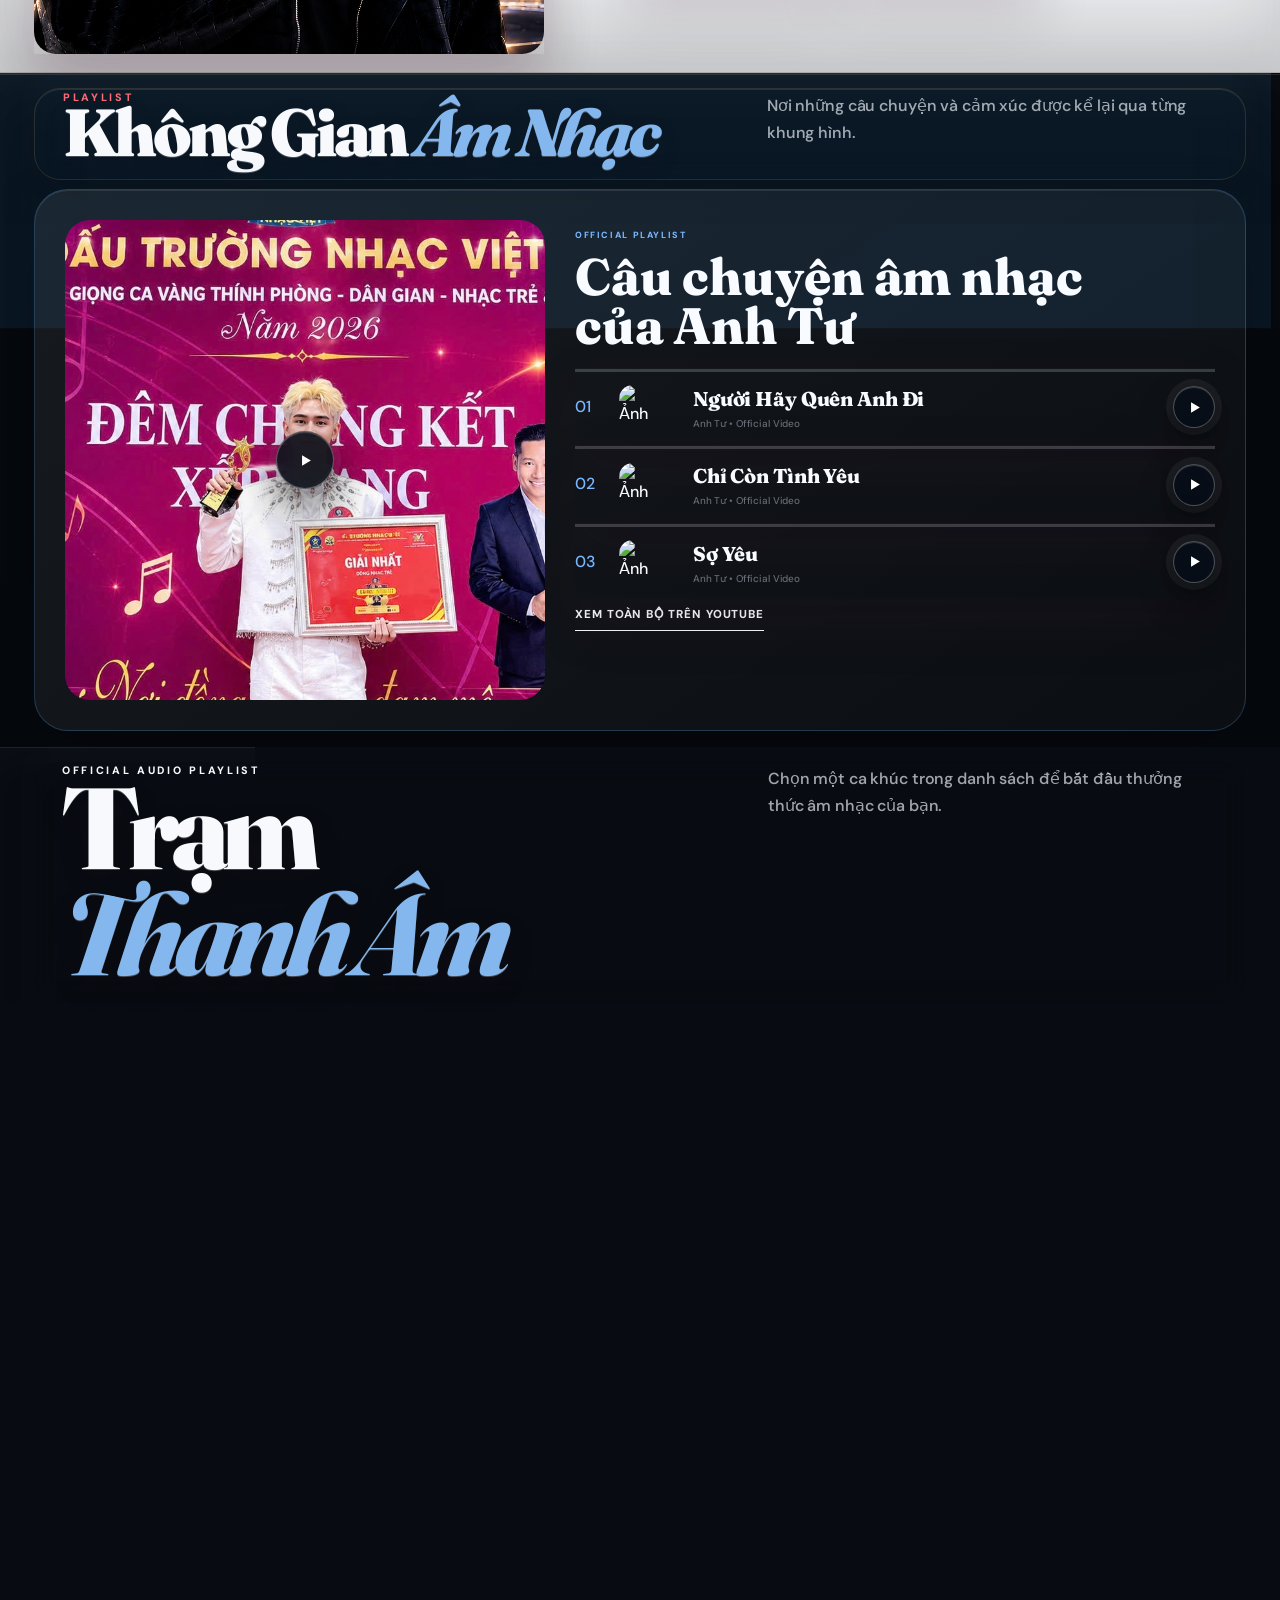
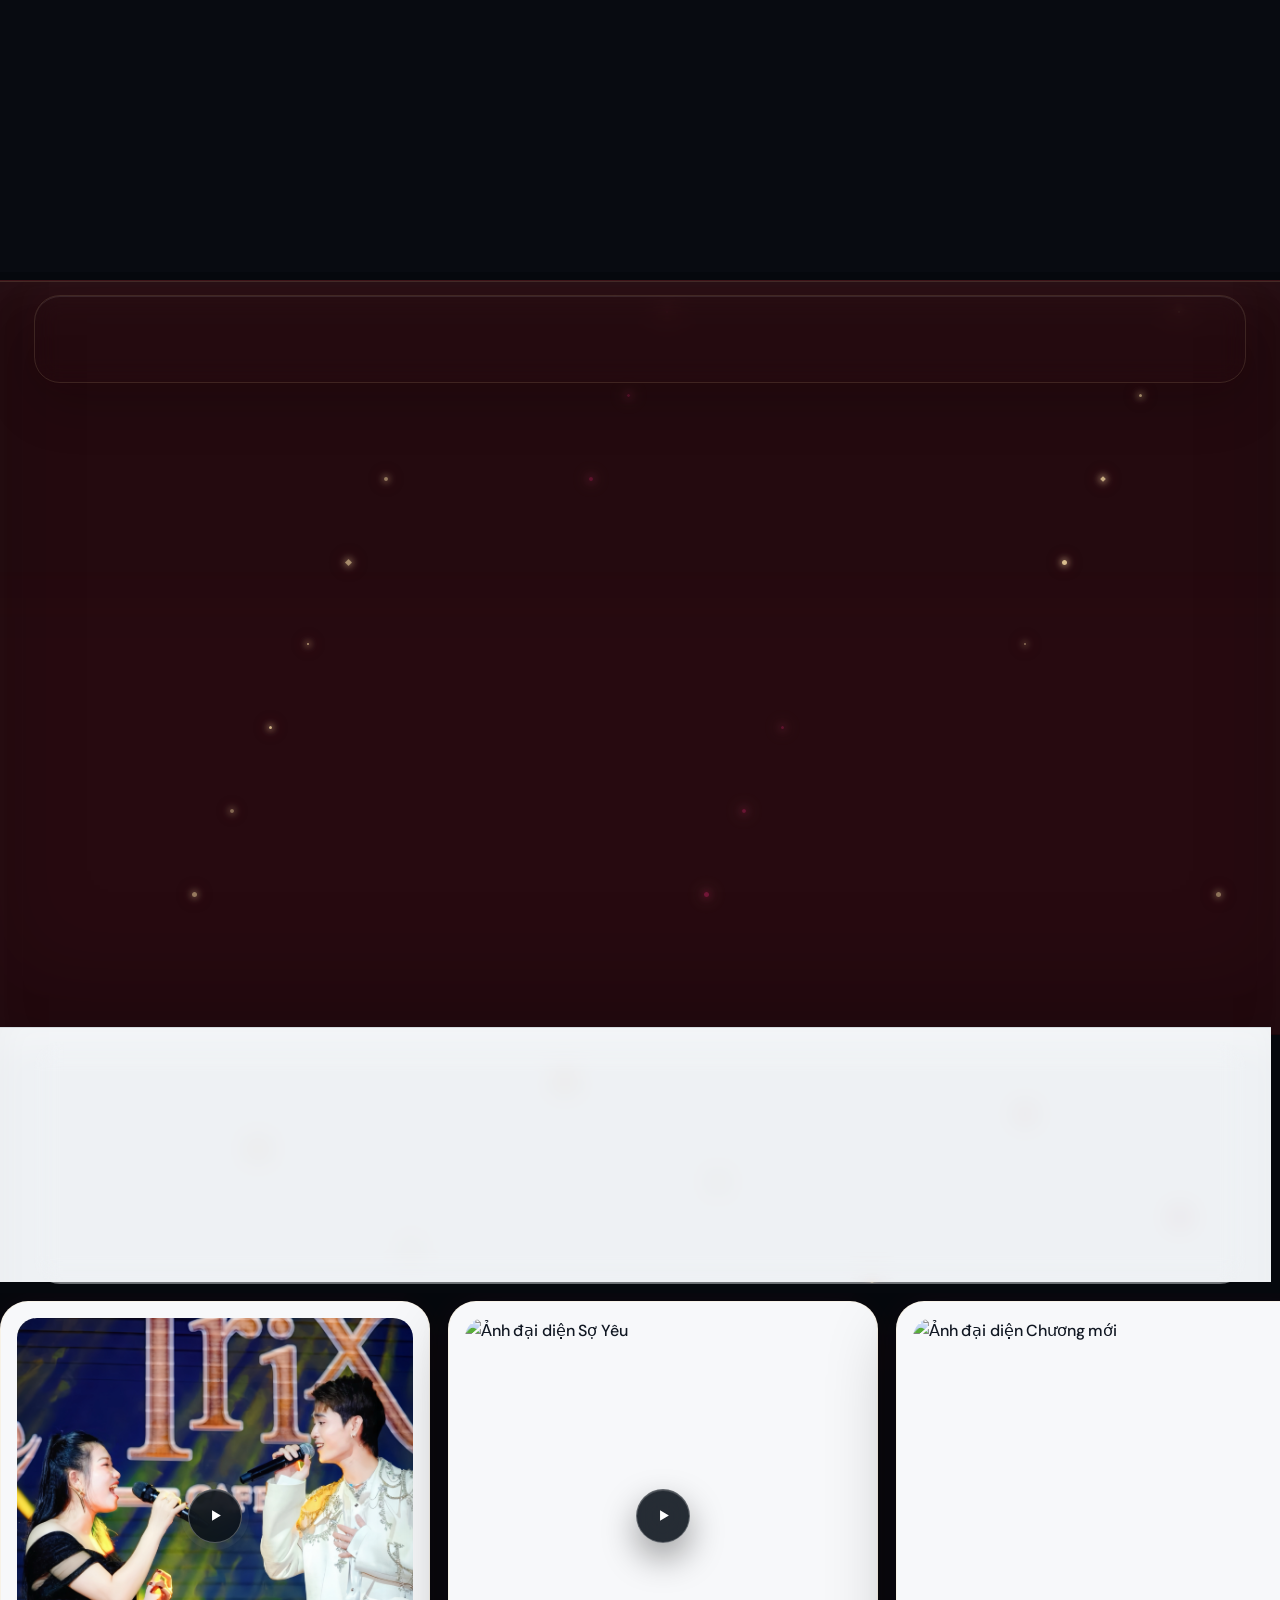
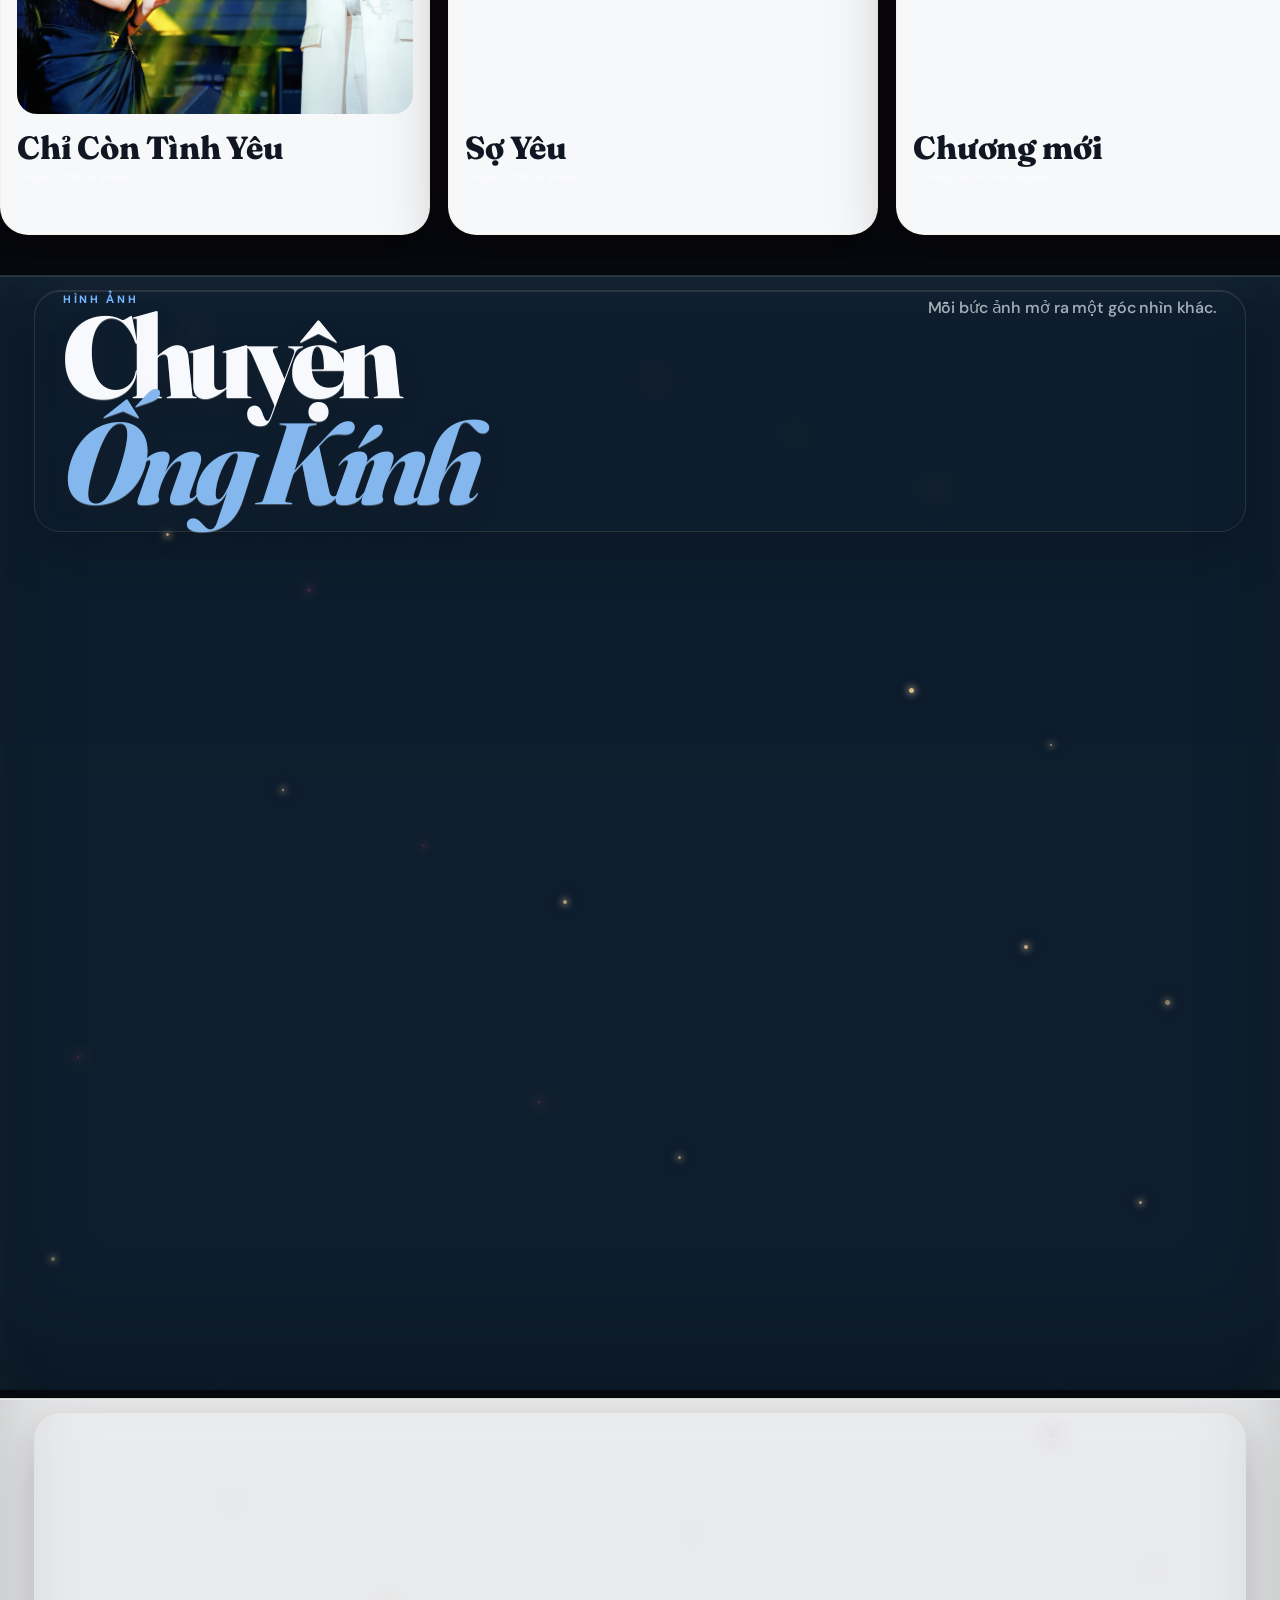
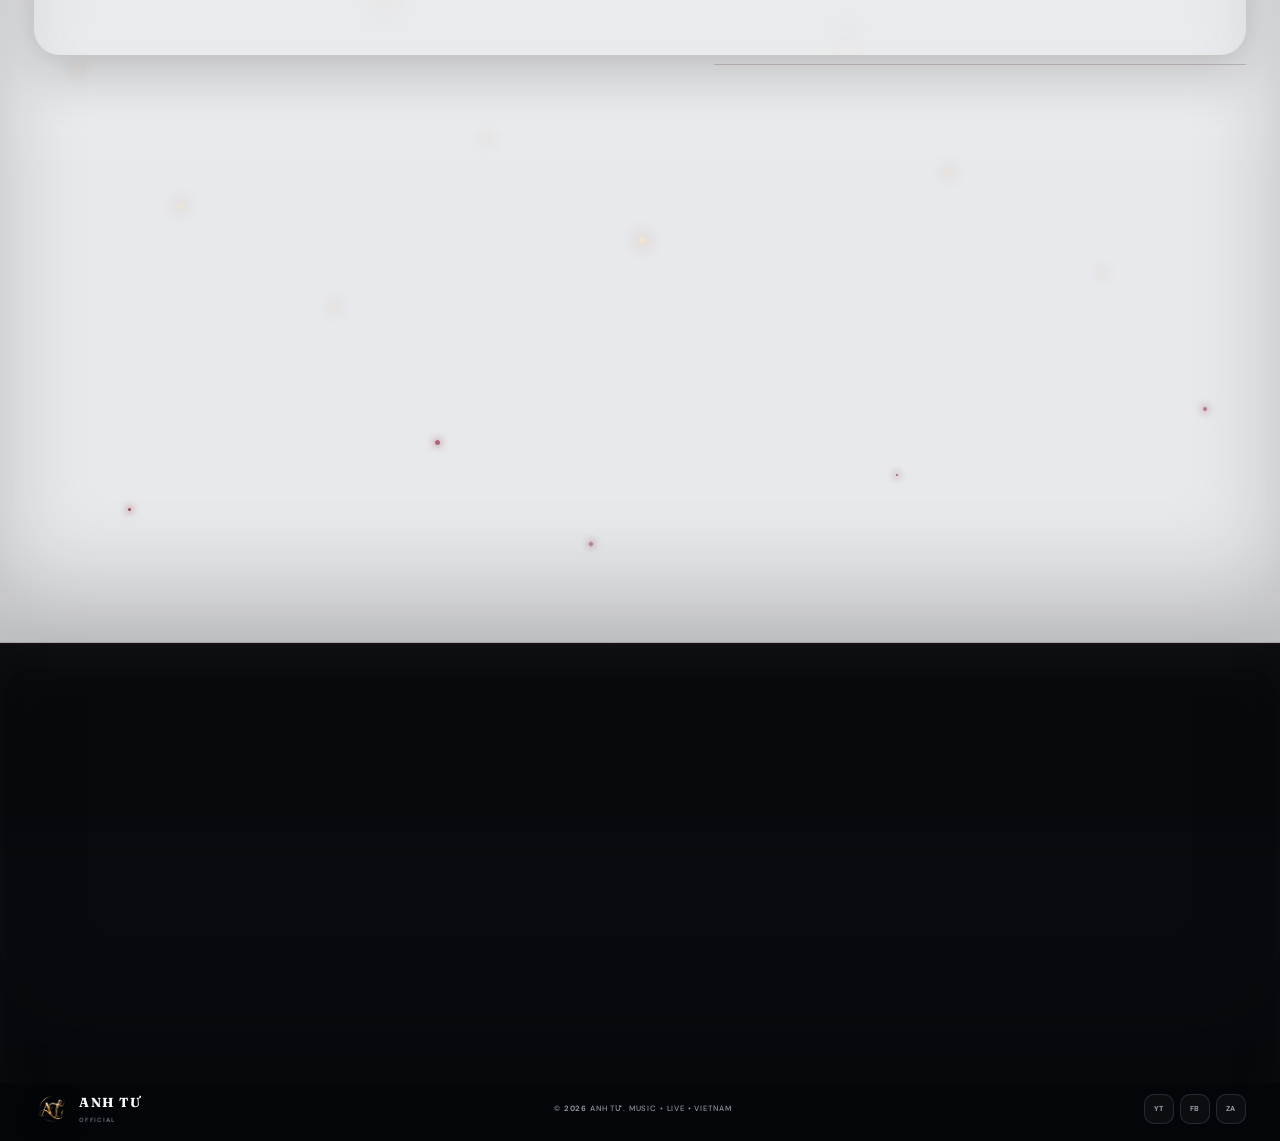
==== commit 8db13b2e: "Update index.html" ====
--- a/index.html
+++ b/index.html
@@ -8916,9 +8916,9 @@
       <article class="news-feature reveal" data-reveal="left">
         <img src="images/su-kien-01.JPG" alt="Bài báo nổi bật" loading="lazy">
         <div class="news-feature__body">
-          <small>VĂN HOÁ • FEATURED</small>
-          <h3>Đinh Phương Anh nhìn lại 15 năm sáng tác trong đêm nhạc đầu tiên</h3>
-          <a class="text-link text-link--luxury" href="https://baovanhoa.vn/nghe-thuat/sau-15-nam-sang-tac-dinh-phuong-anh-moi-ke-cau-chuyen-am-nhac-cua-minh-243965.html" target="_blank" rel="noopener noreferrer">Đọc bài viết 
+          <small>AN NINH THỦ ĐÔ • FEATURED</small>
+          <h3>Hành trình đến với giải nhất "Đấu trường nhạc Việt" của ca sĩ Anh Tư</h3>
+          <a class="text-link text-link--luxury" href="https://anninhthudo.vn/hanh-trinh-den-voi-giai-nhat-dau-truong-nhac-viet-cua-ca-si-anh-tu-post674912.antd" target="_blank" rel="noopener noreferrer">Đọc bài viết 
 <span class="lux-forward" aria-hidden="true">
   <svg viewBox="0 0 24 24" fill="none">
     <path d="M7 17L17 7"></path>
@@ -8930,6 +8930,21 @@
       </article>
 
       <div class="news-list">
+        <a class="news-item reveal" data-reveal="right" href="https://phunuvietnam.vn/chang-trai-ha-tinh-gianh-giai-nhat-dau-truong-nhac-viet-238261108100740292.htm" target="_blank" rel="noopener noreferrer">
+          <img src="images/IMG_1078.jpeg" alt="Phụ Nữ Việt Nam" loading="lazy">
+          <div>
+            <small>PHỤ NỮ VIỆT NAM</small>
+            <h4>Chàng trai nghèo Hà Tĩnh giành giải Nhất "Đấu trường nhạc Việt"</h4>
+          </div>
+          
+<span class="lux-forward" aria-hidden="true">
+  <svg viewBox="0 0 24 24" fill="none">
+    <path d="M7 17L17 7"></path>
+    <path d="M10 7H17V14"></path>
+    <circle cx="7.4" cy="16.6" r="1.2" fill="currentColor" stroke="none"></circle>
+  </svg>
+</span>
+        </a>
         <a class="news-item reveal" data-reveal="right" href="https://anninhthudo.vn/noi-ay-tinh-yeu-danh-dau-15-nam-sang-tac-cua-dinh-phuong-anh-post660520.antd" target="_blank" rel="noopener noreferrer">
           <img src="images/bao-chi-01.PNG" alt="An Ninh Thủ Đô" loading="lazy">
           <div>
@@ -8967,6 +8982,22 @@
           <div>
             <small>GIA ĐÌNH MỚI</small>
             <h4>Đinh Phương Anh kể hành trình 15 năm sáng tác qua “Nơi ấy tình yêu”</h4>
+          </div>
+          
+<span class="lux-forward" aria-hidden="true">
+  <svg viewBox="0 0 24 24" fill="none">
+    <path d="M7 17L17 7"></path>
+    <path d="M10 7H17V14"></path>
+    <circle cx="7.4" cy="16.6" r="1.2" fill="currentColor" stroke="none"></circle>
+  </svg>
+</span>
+</a>
+
+        <a class="news-item reveal" data-reveal="right" href="https://baovanhoa.vn/nghe-thuat/sau-15-nam-sang-tac-dinh-phuong-anh-moi-ke-cau-chuyen-am-nhac-cua-minh-243965.html" target="_blank" rel="noopener noreferrer">
+          <img src="images/su-kien-01.JPG" alt="Văn Hoá" loading="lazy">
+          <div>
+            <small>VĂN HOÁ</small>
+            <h4>Đinh Phương Anh nhìn lại 15 năm sáng tác trong đêm nhạc đầu tiên</h4>
           </div>
           
 <span class="lux-forward" aria-hidden="true">
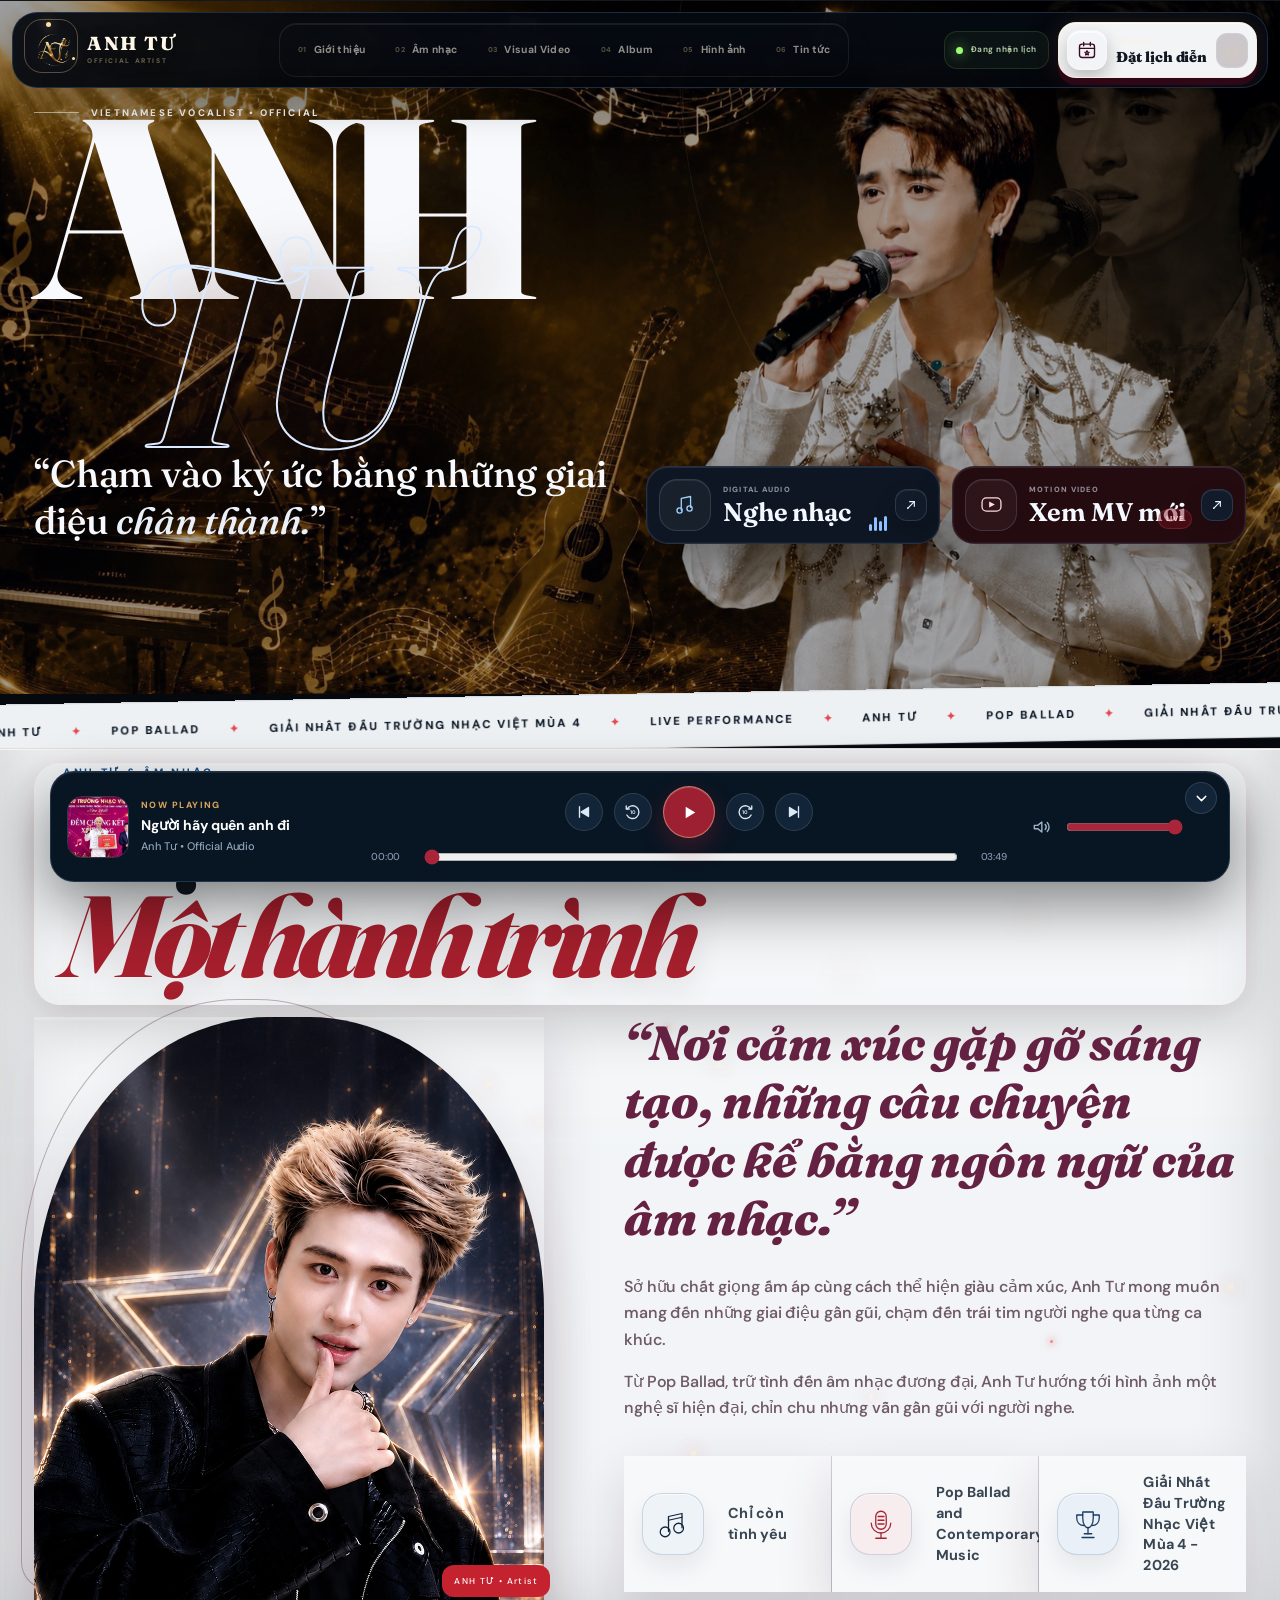
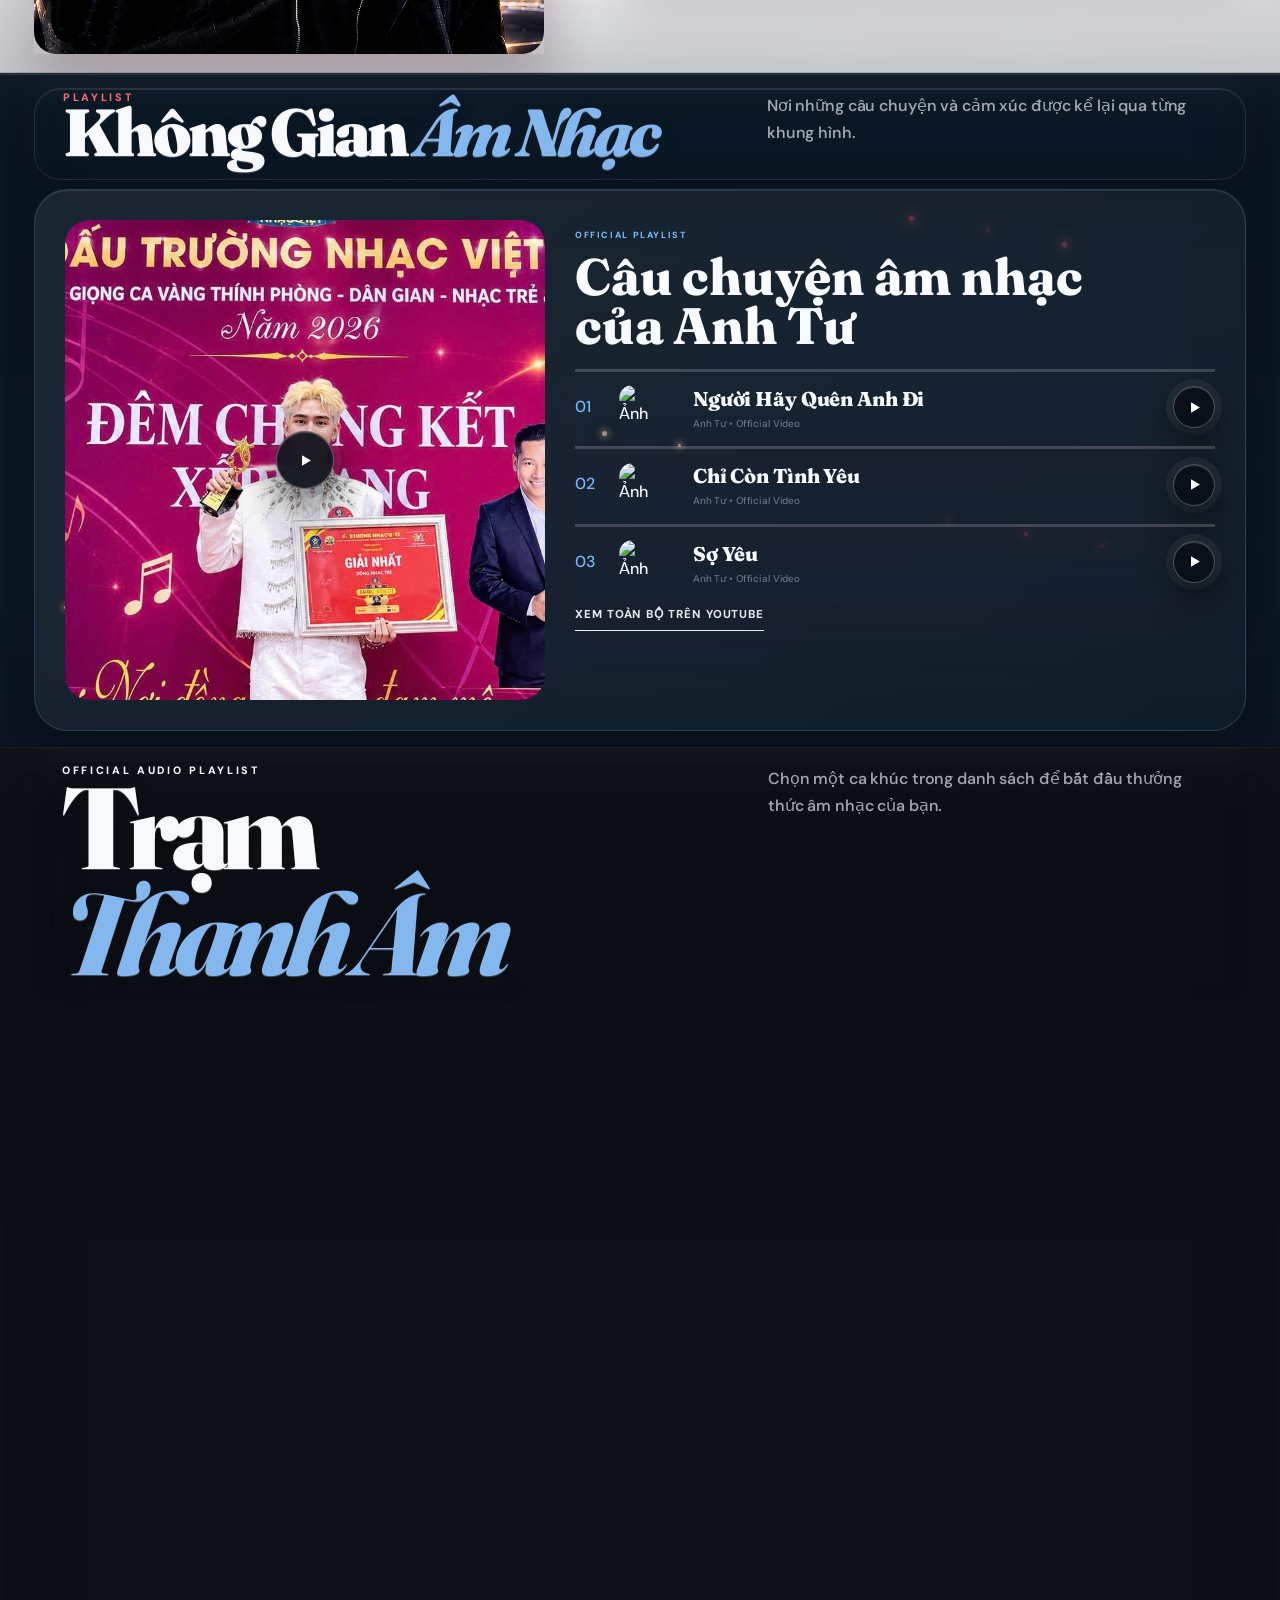
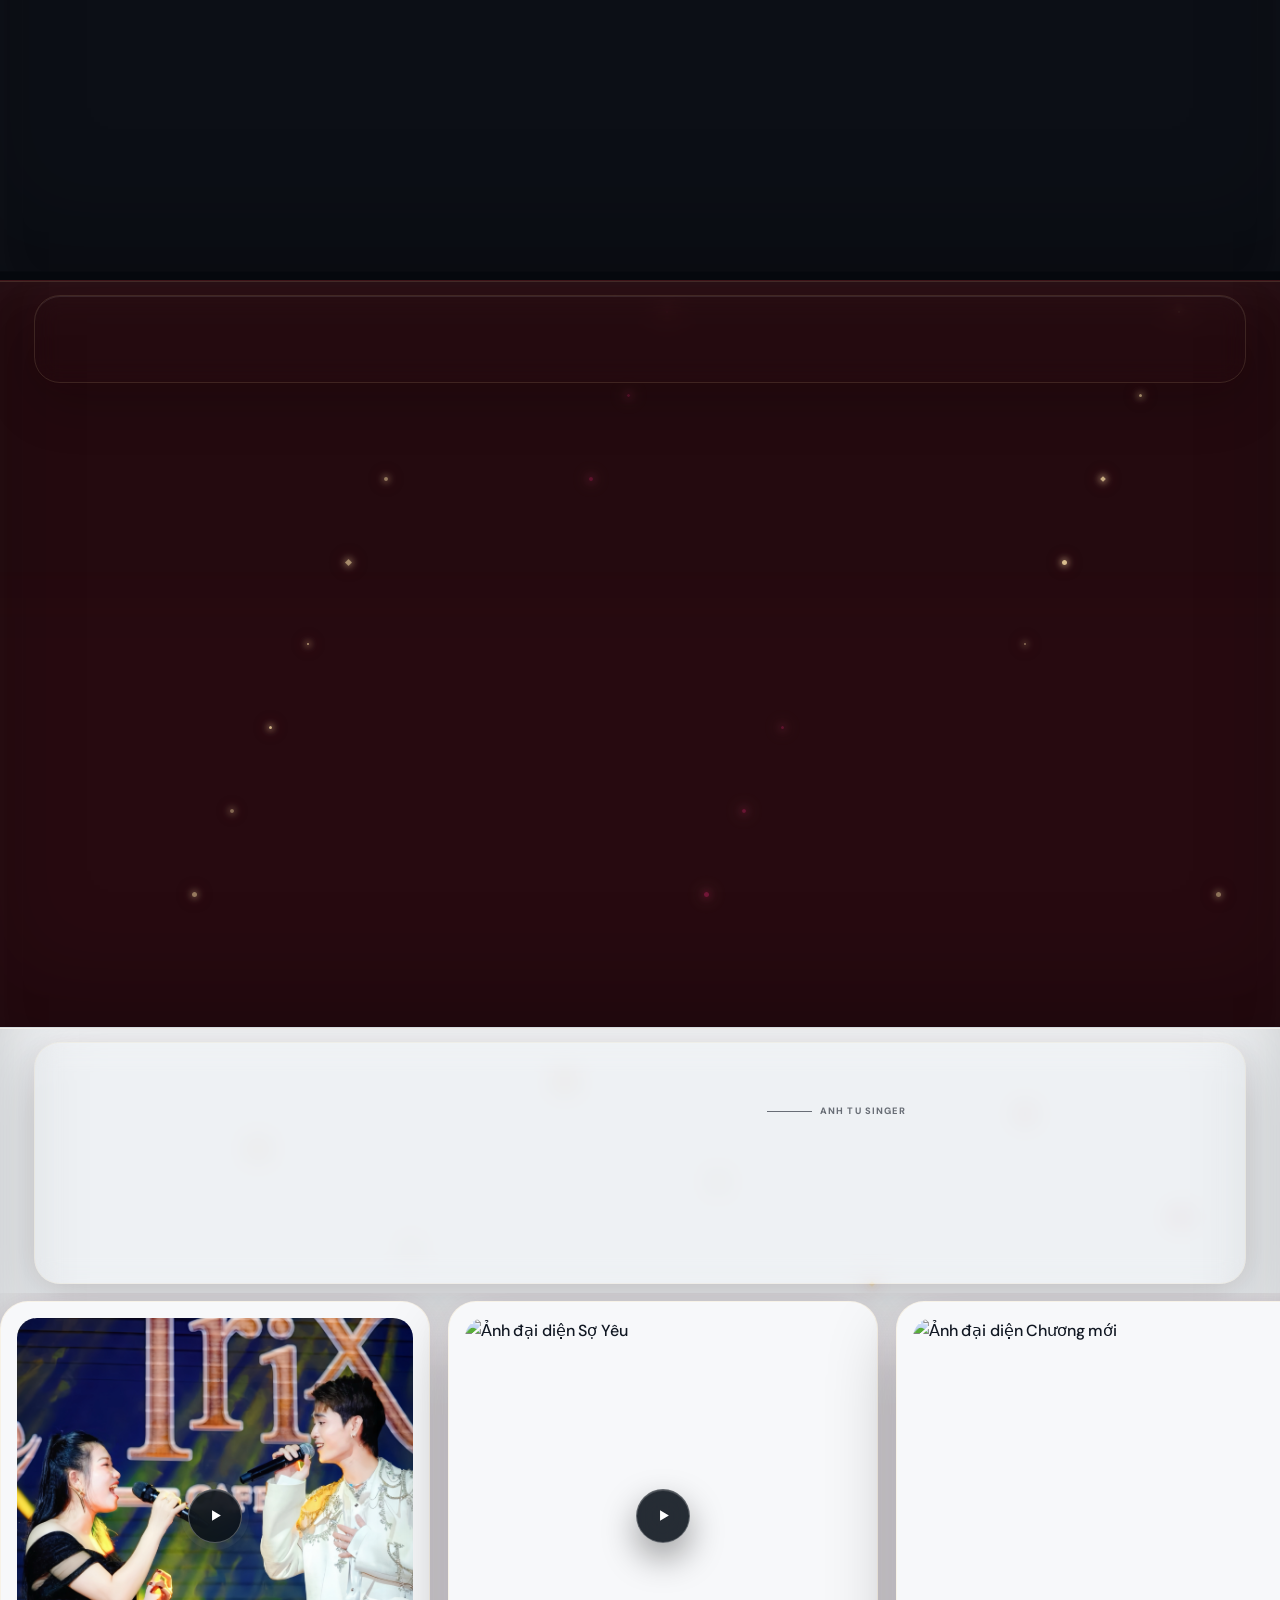
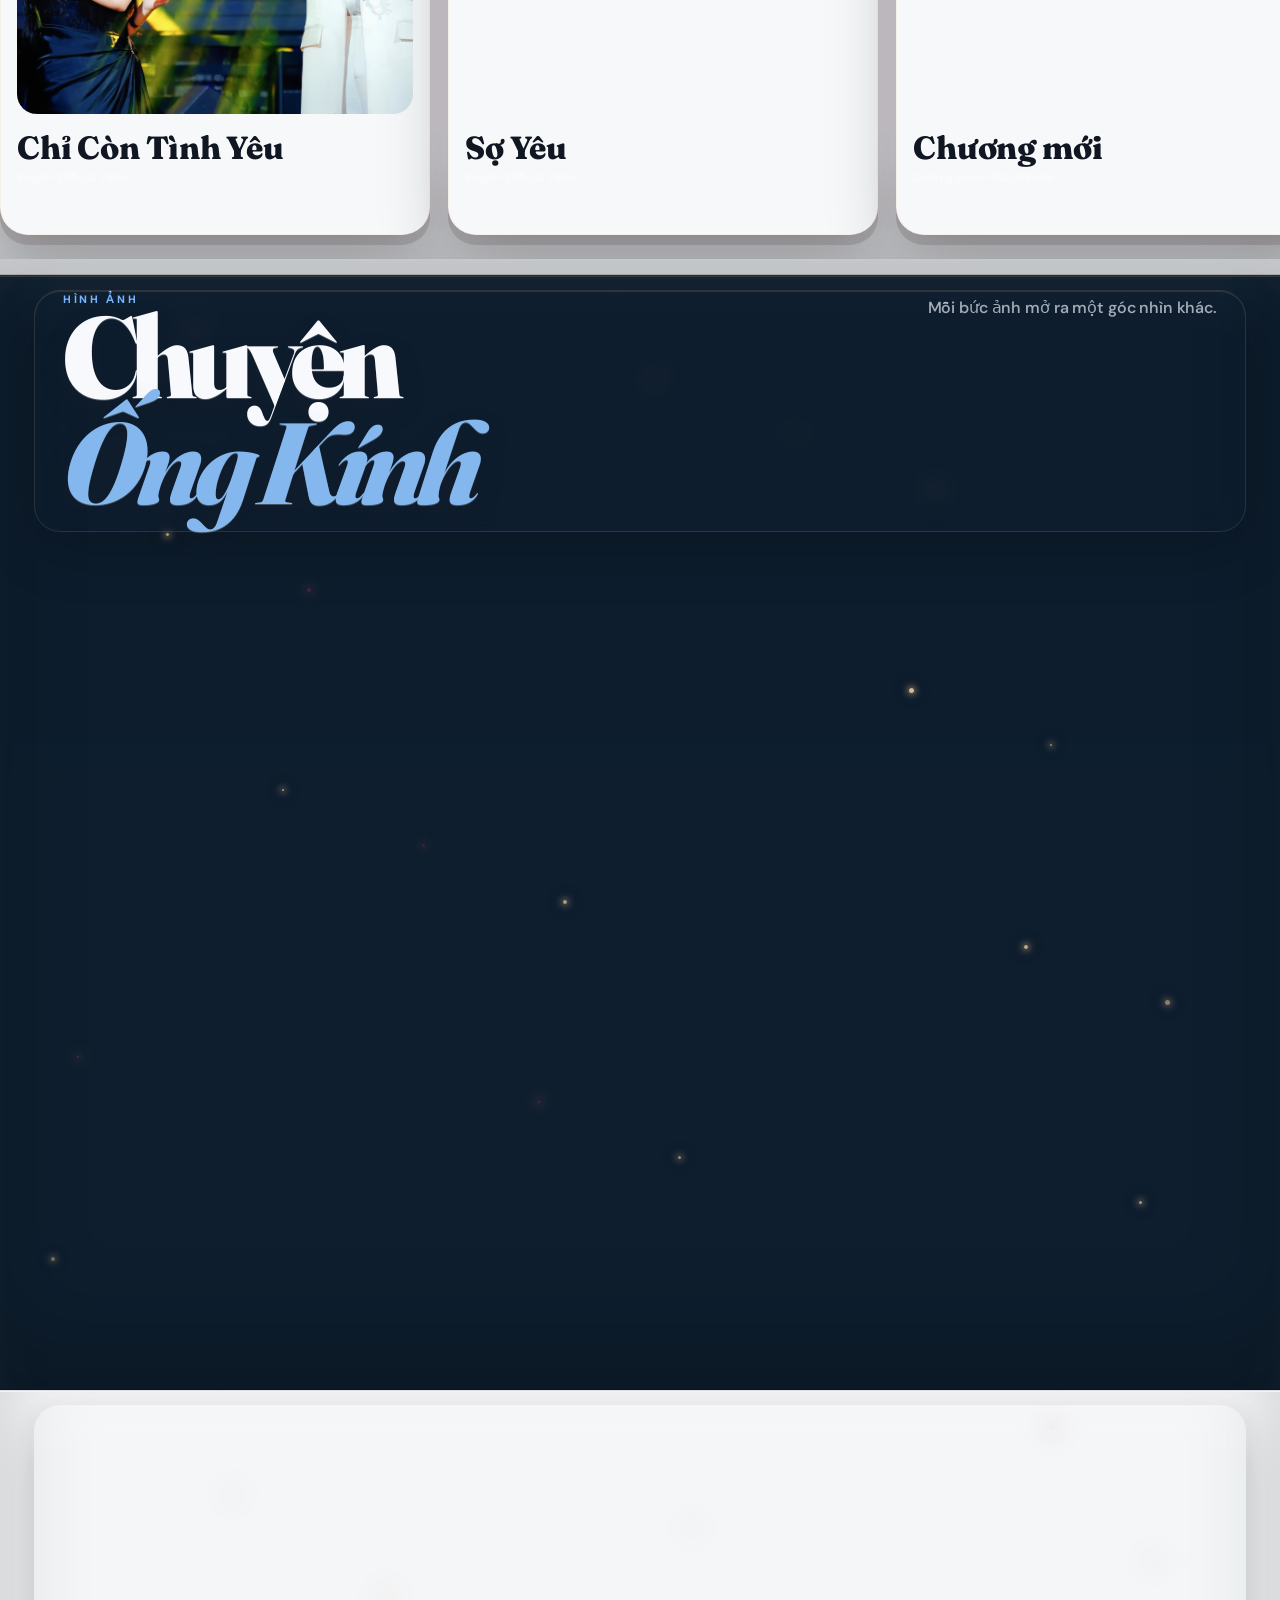
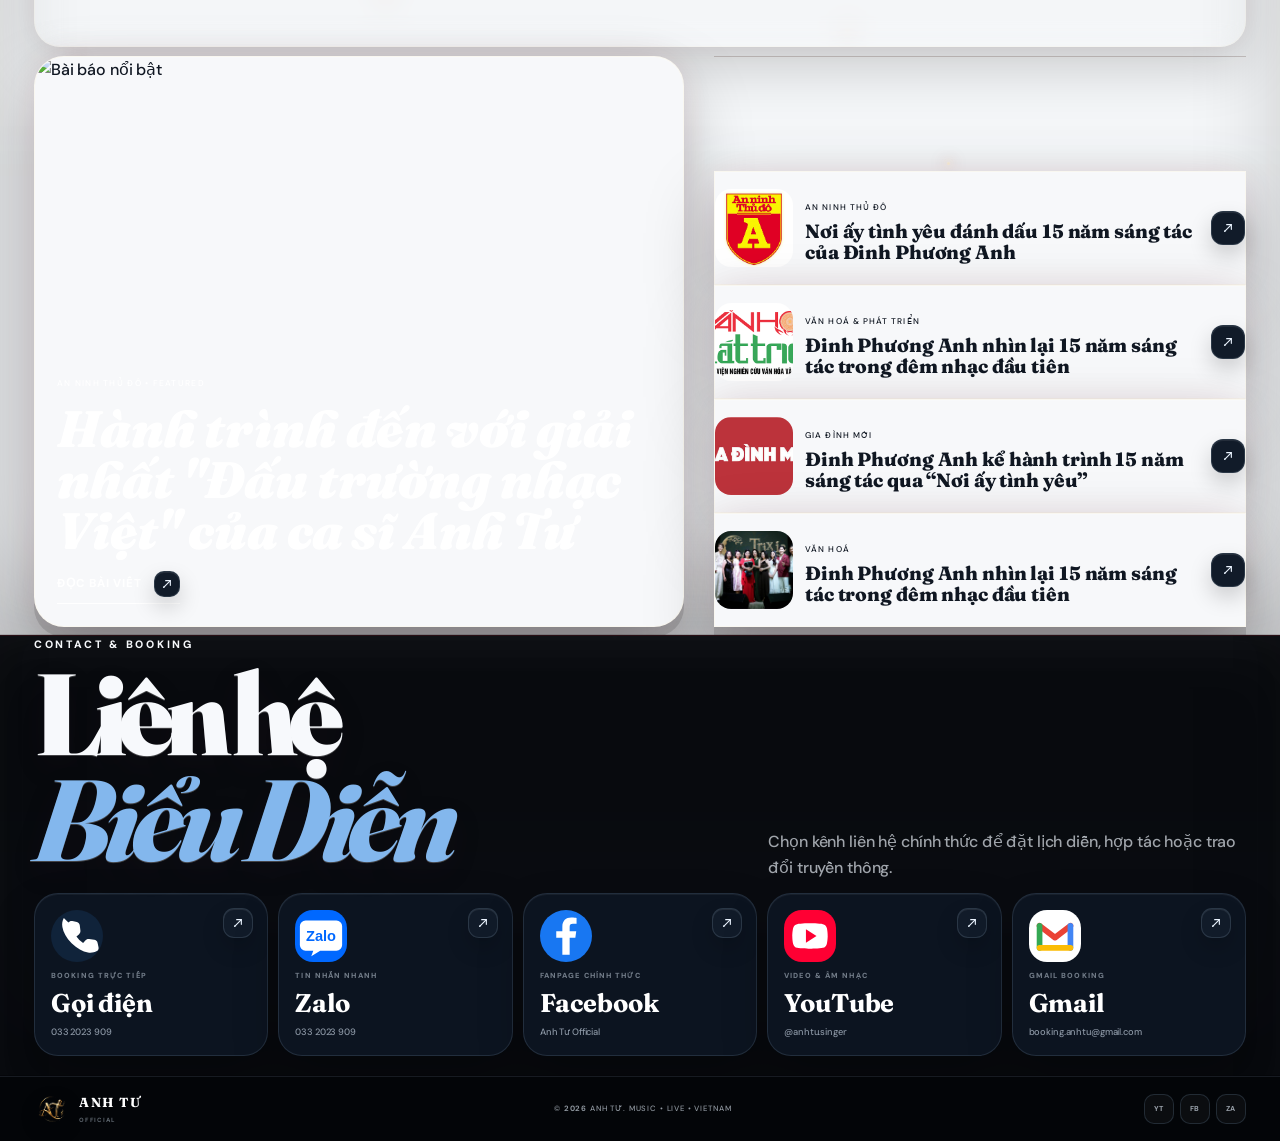
==== commit 93290a05: "Update index.html" ====
--- a/index.html
+++ b/index.html
@@ -8914,7 +8914,7 @@
 
     <div class="news-layout">
       <article class="news-feature reveal" data-reveal="left">
-        <img src="images/su-kien-01.JPG" alt="Bài báo nổi bật" loading="lazy">
+        <img src="images/IMG_1080.jpeg" alt="Bài báo nổi bật" loading="lazy">
         <div class="news-feature__body">
           <small>AN NINH THỦ ĐÔ • FEATURED</small>
           <h3>Hành trình đến với giải nhất "Đấu trường nhạc Việt" của ca sĩ Anh Tư</h3>
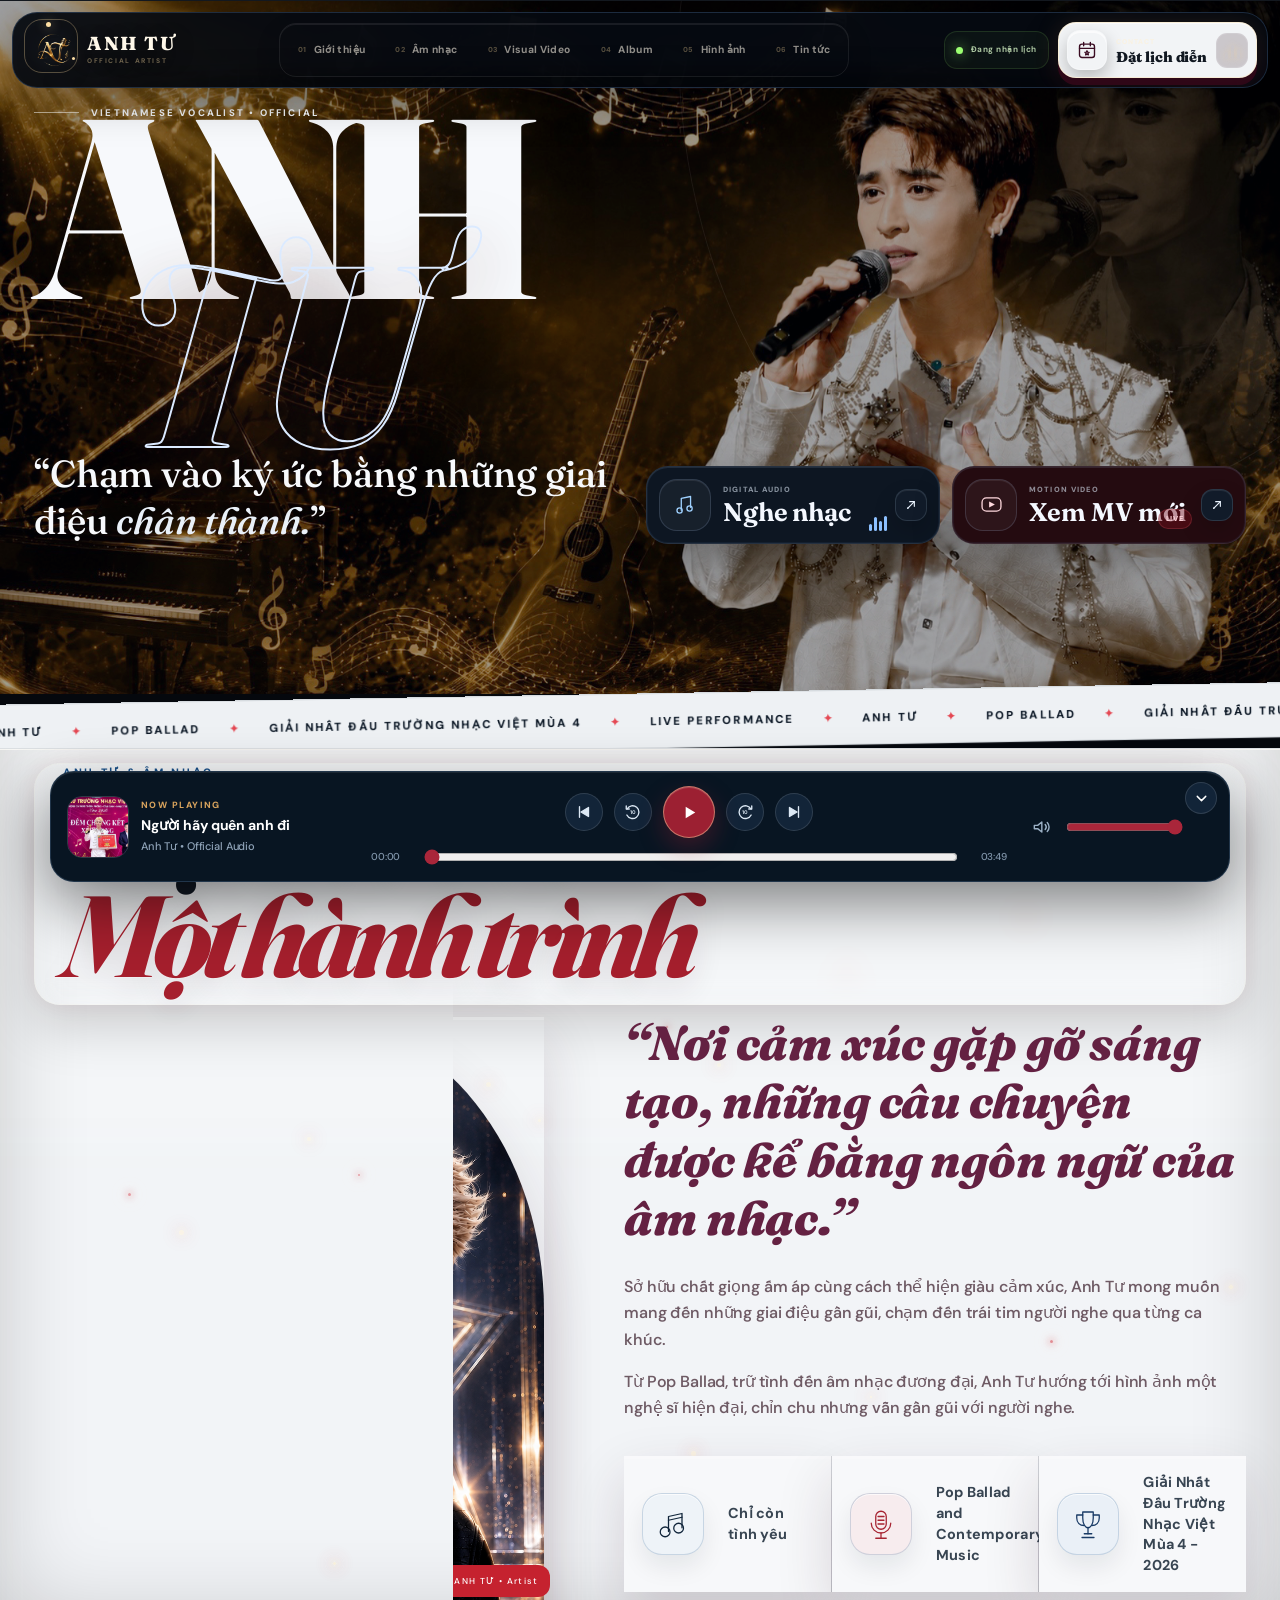
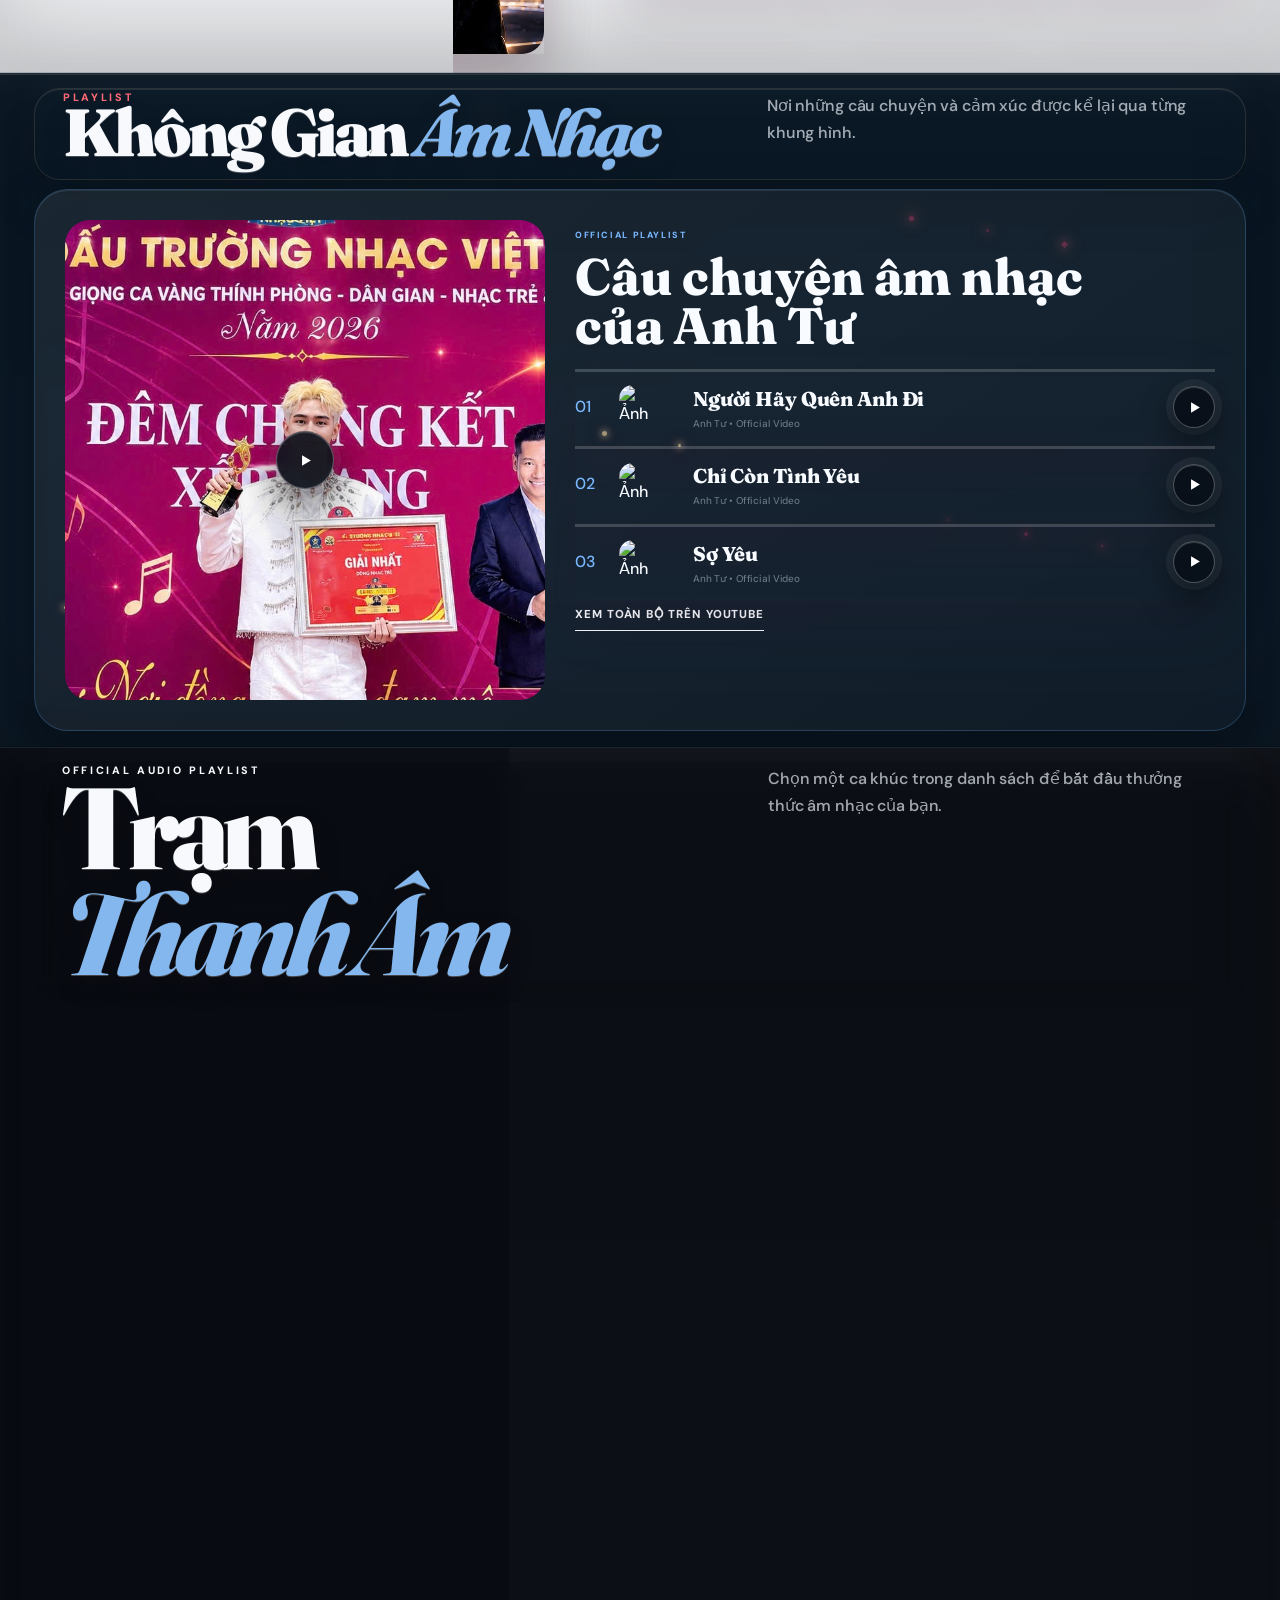
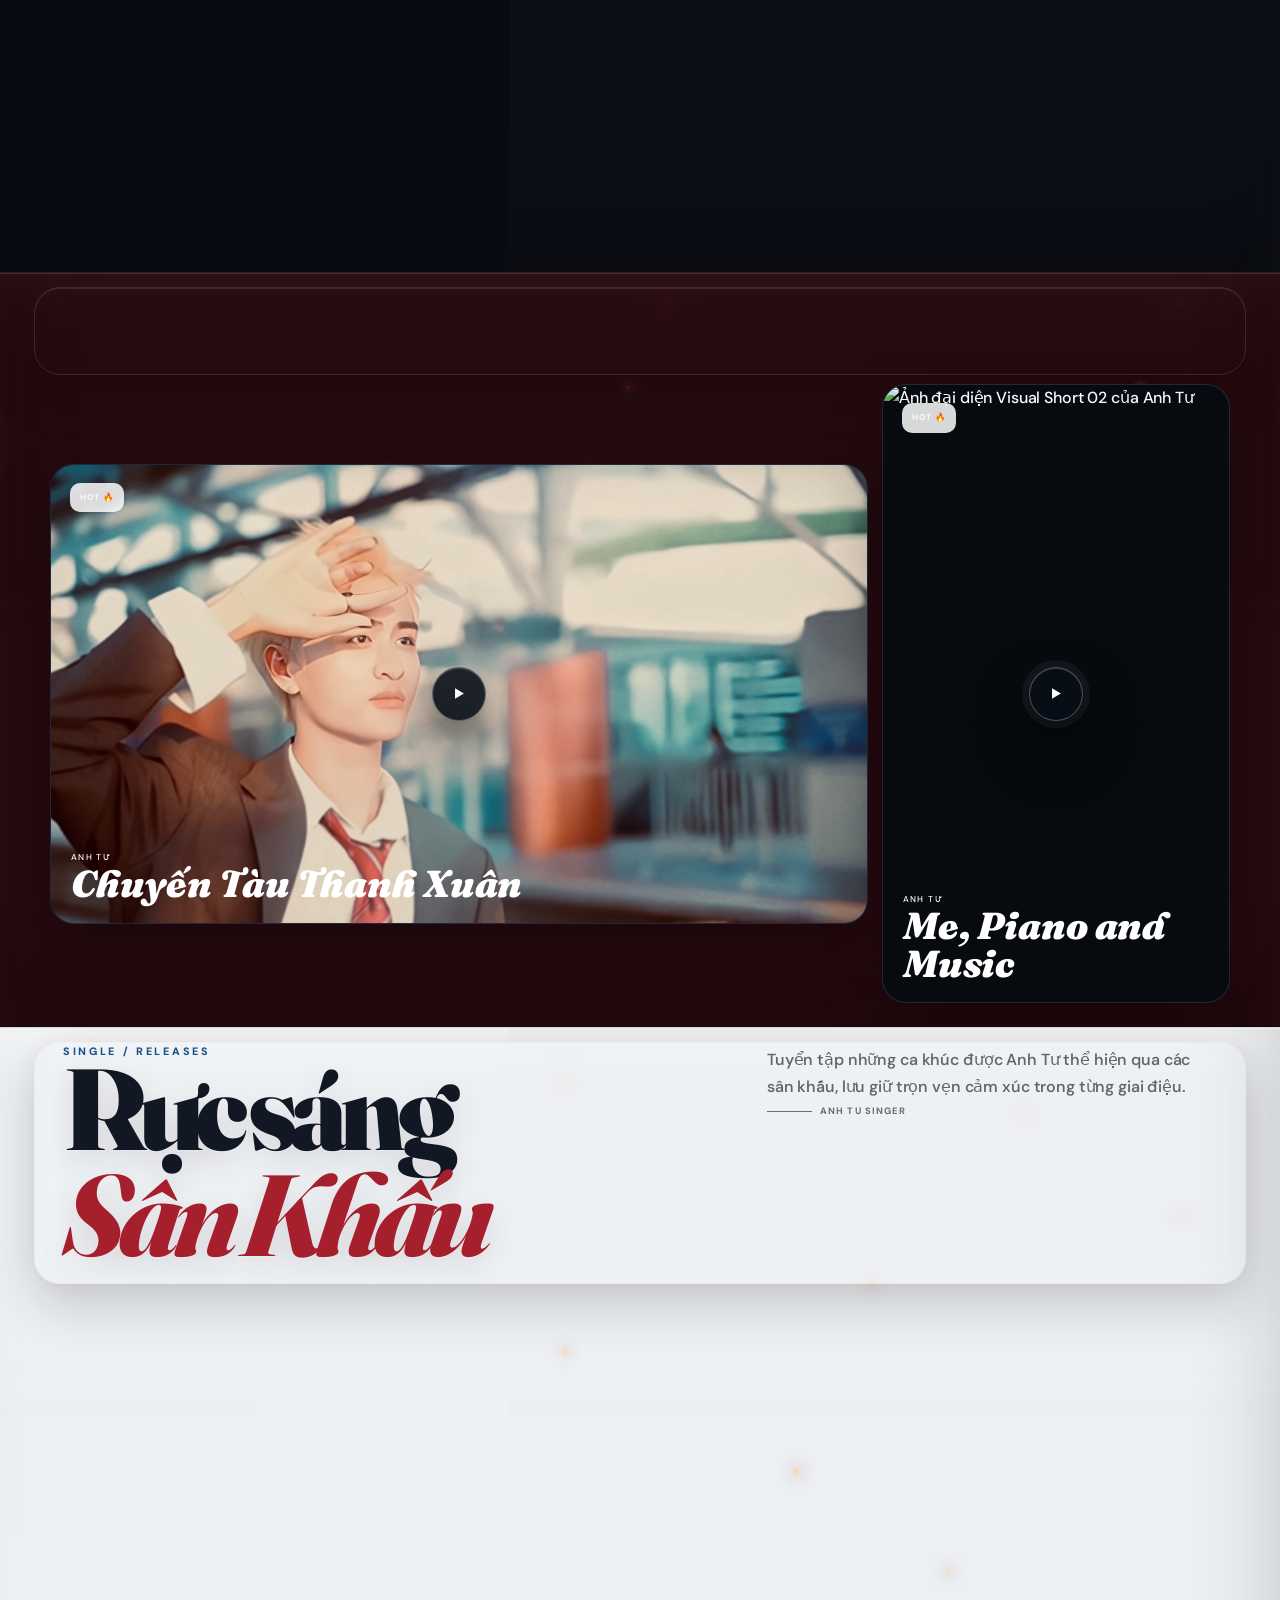
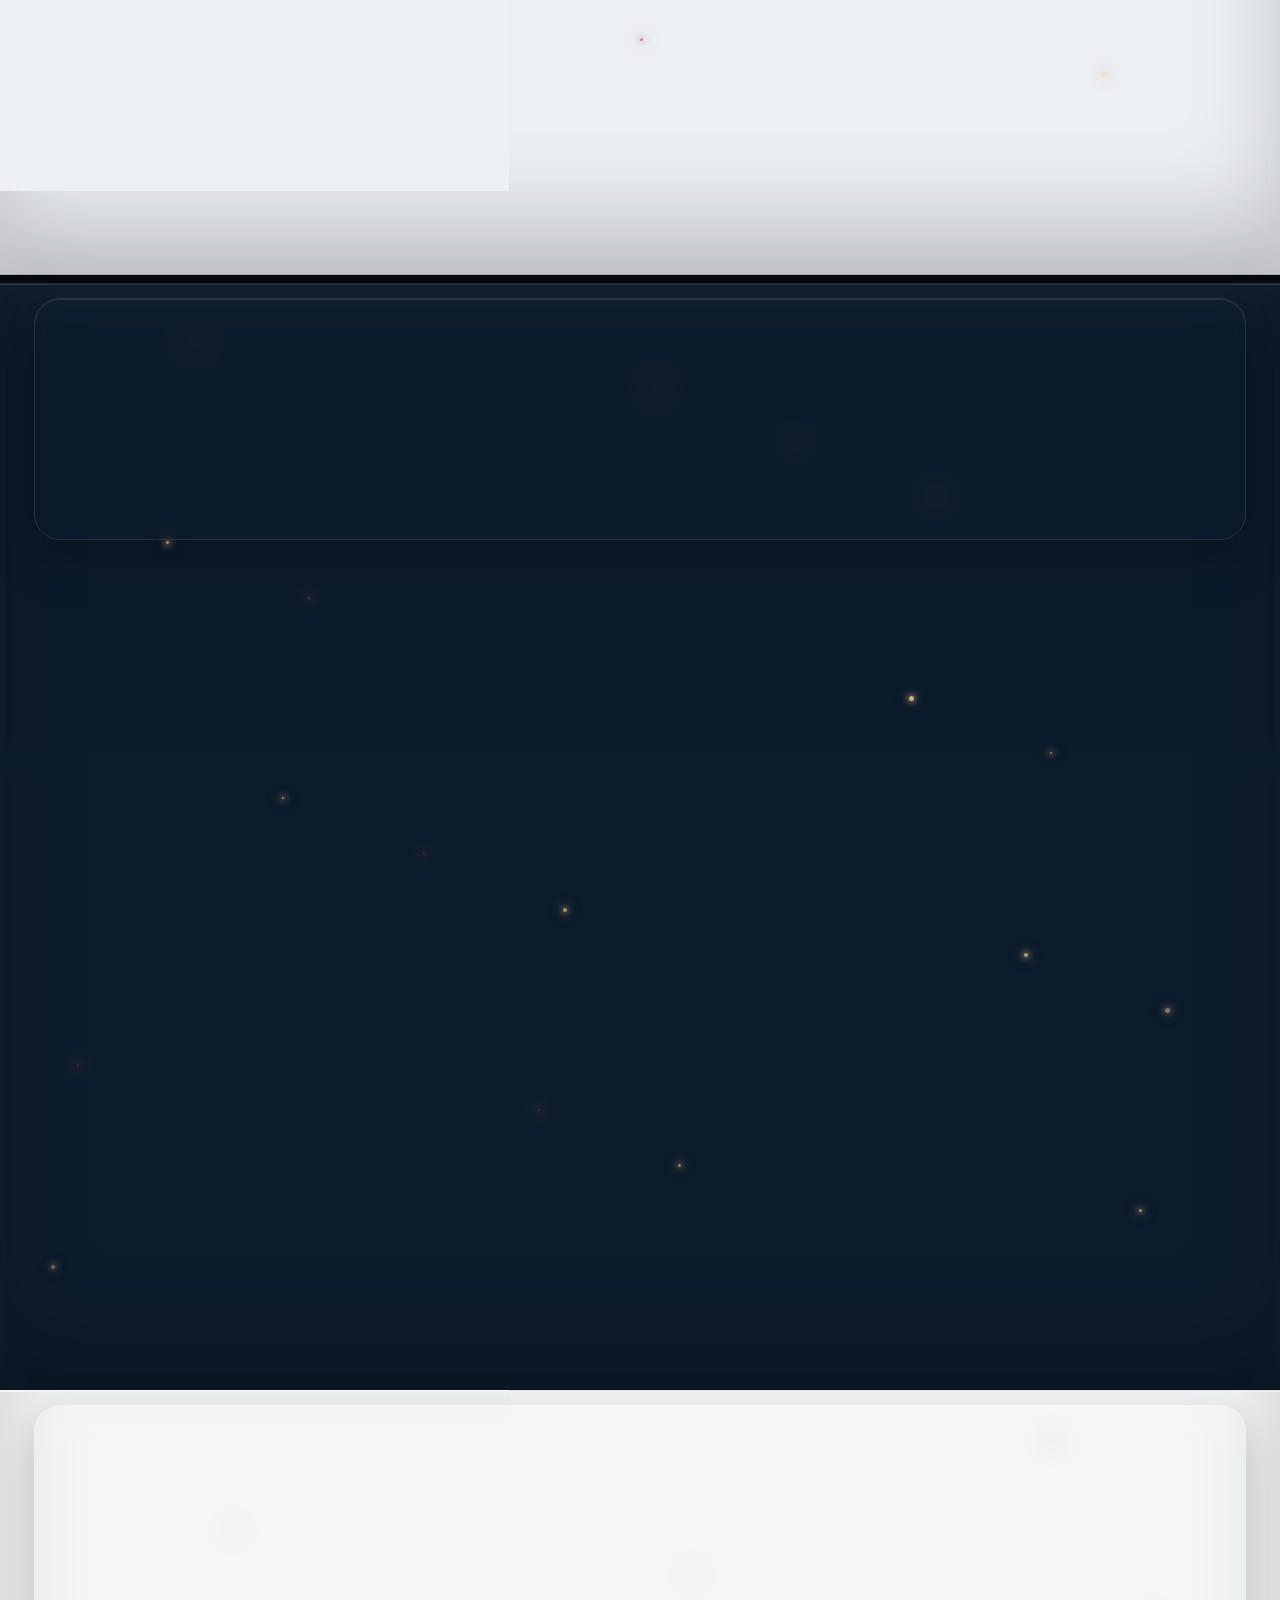
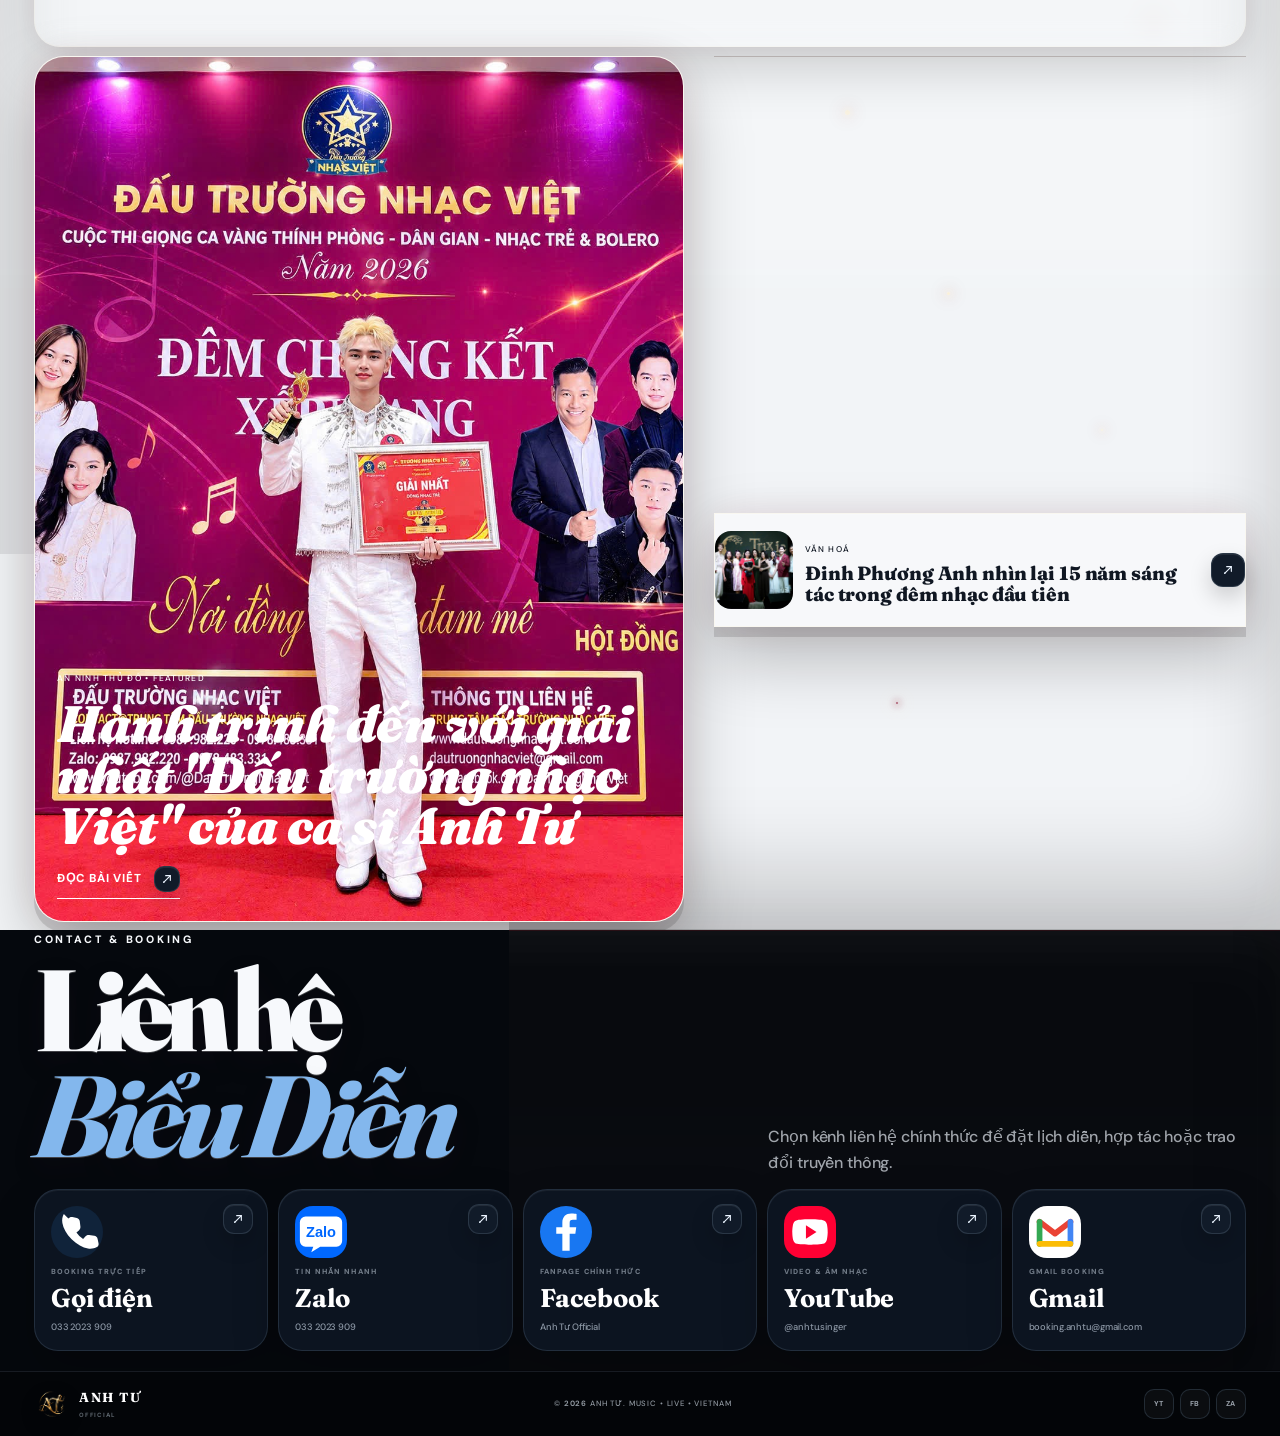
==== commit 8dfa1d32: "Update index.html" ====
--- a/index.html
+++ b/index.html
@@ -8817,6 +8817,27 @@
       <div class="drag-track releases-track">
         <article class="album-card drag-card reveal" data-reveal="right" style="--release-poster-position:center center;">
           <div class="album-card__cover">
+            <img class="release-poster" src="images/IMG_1078.jpeg" data-youtube-fallback="https://i.ytimg.com/vi/5EAvVZs-22g/hqdefault.jpg" onerror="this.onerror=null;this.src=this.dataset.youtubeFallback" alt="Ảnh đại diện Người Hãy Quên Anh Đi" loading="lazy">
+            <button class="release-play js-video video-fab video-fab--release video-fab" type="button" data-video-id="5EAvVZs-22g" data-default-label="Phát video" data-active-label="Dừng video" aria-pressed="false" aria-label="Xem Người Hãy Quên Anh Đi">
+              <span class="video-fab__icon video-fab__icon--play" aria-hidden="true">
+                <svg viewBox="0 0 24 24" fill="none">
+                  <path d="M8.4 6.6 17.6 12l-9.2 5.4V6.6Z" fill="currentColor"></path>
+                </svg>
+              </span>
+              <span class="video-fab__icon video-fab__icon--pause" aria-hidden="true">
+                <svg viewBox="0 0 24 24" fill="none">
+                  <rect x="7.2" y="6.2" width="3.5" height="11.6" rx="1.2" fill="currentColor"></rect>
+                  <rect x="13.3" y="6.2" width="3.5" height="11.6" rx="1.2" fill="currentColor"></rect>
+                </svg>
+              </span>
+            </button>
+          </div>
+          <h3>Người Hãy Quên Anh Đi</h3>
+          <p>Single • Official Video</p>
+        </article>
+        
+        <article class="album-card drag-card reveal" data-reveal="right" style="--release-poster-position:center center;">
+          <div class="album-card__cover">
             <img class="release-poster" src="images/release-01.JPG" data-youtube-fallback="https://i.ytimg.com/vi/u54UZOcwMfM/hqdefault.jpg" onerror="this.onerror=null;this.src=this.dataset.youtubeFallback" alt="Ảnh đại diện Chỉ Còn Tình Yêu" loading="lazy">
             <button class="release-play js-video video-fab video-fab--release video-fab" type="button" data-video-id="u54UZOcwMfM" data-default-label="Phát video" data-active-label="Dừng video" aria-pressed="false" aria-label="Xem Chỉ Còn Tình Yêu">
               <span class="video-fab__icon video-fab__icon--play" aria-hidden="true">
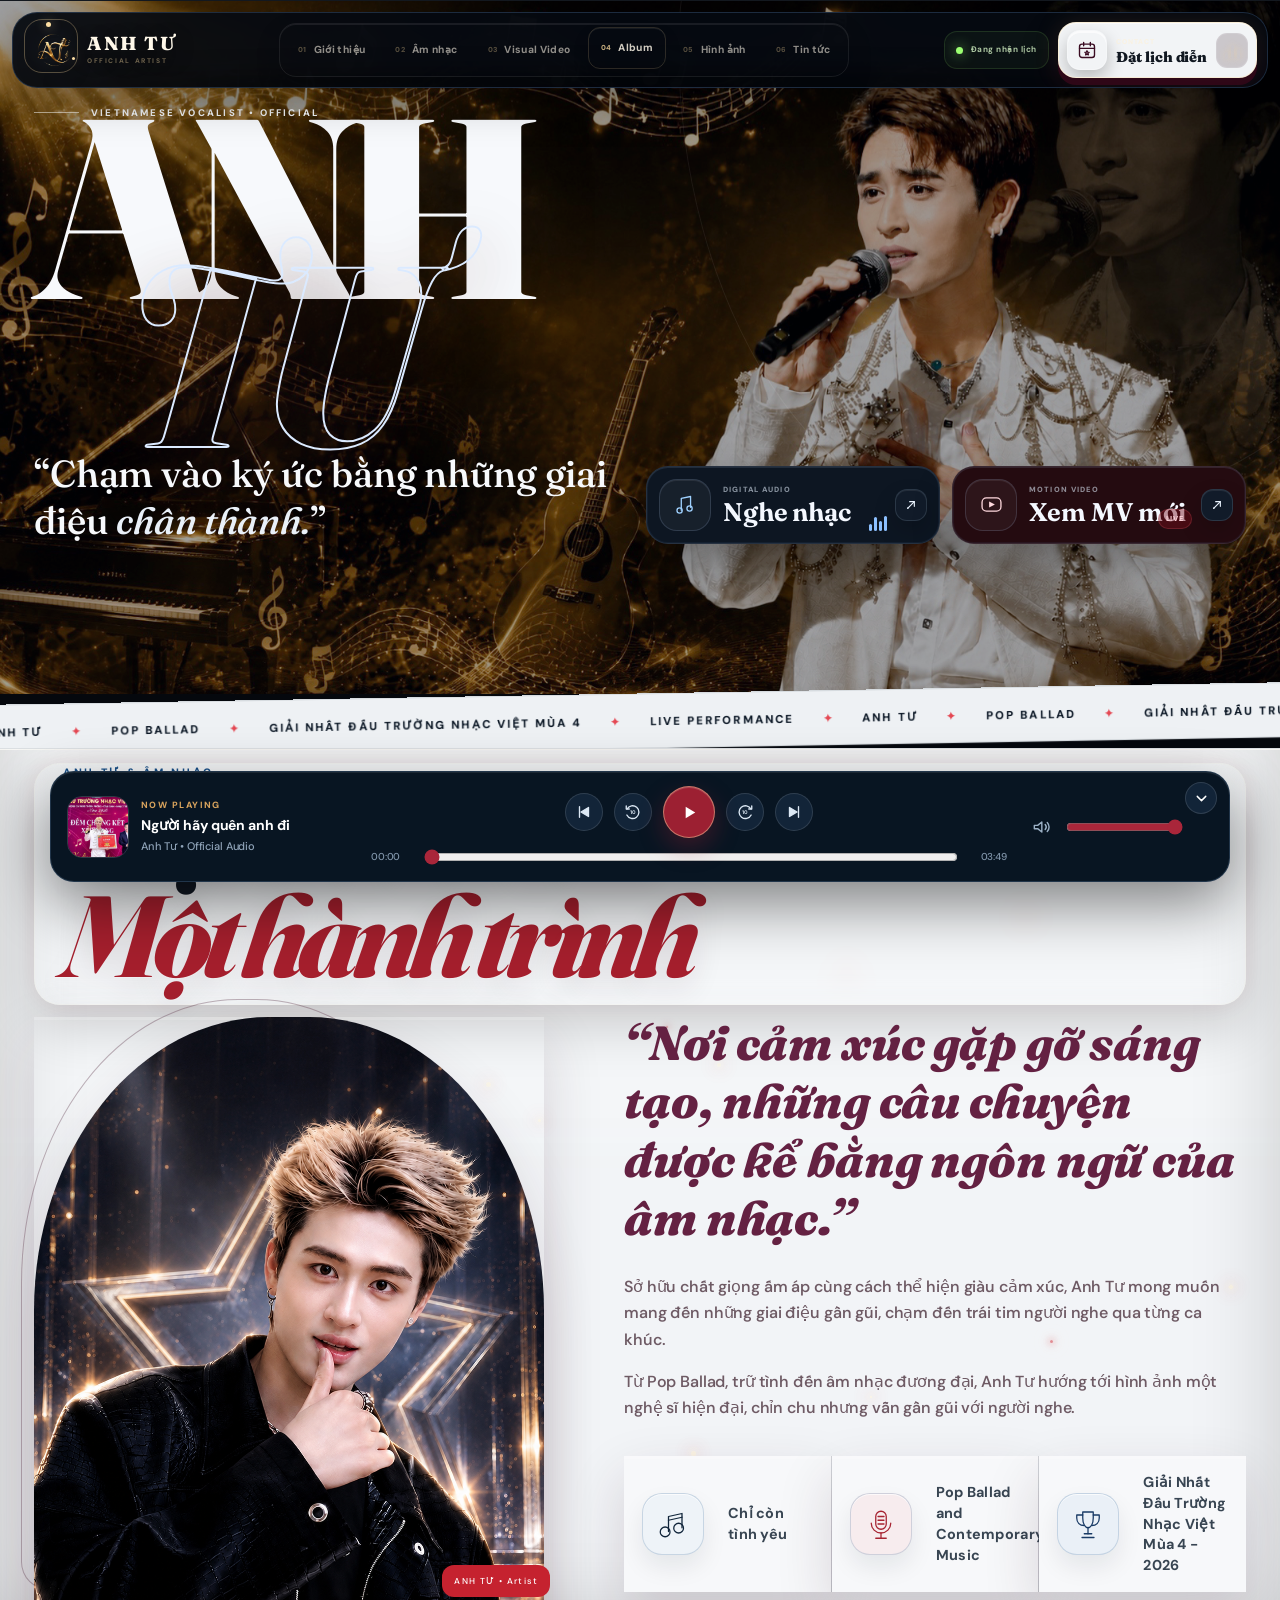
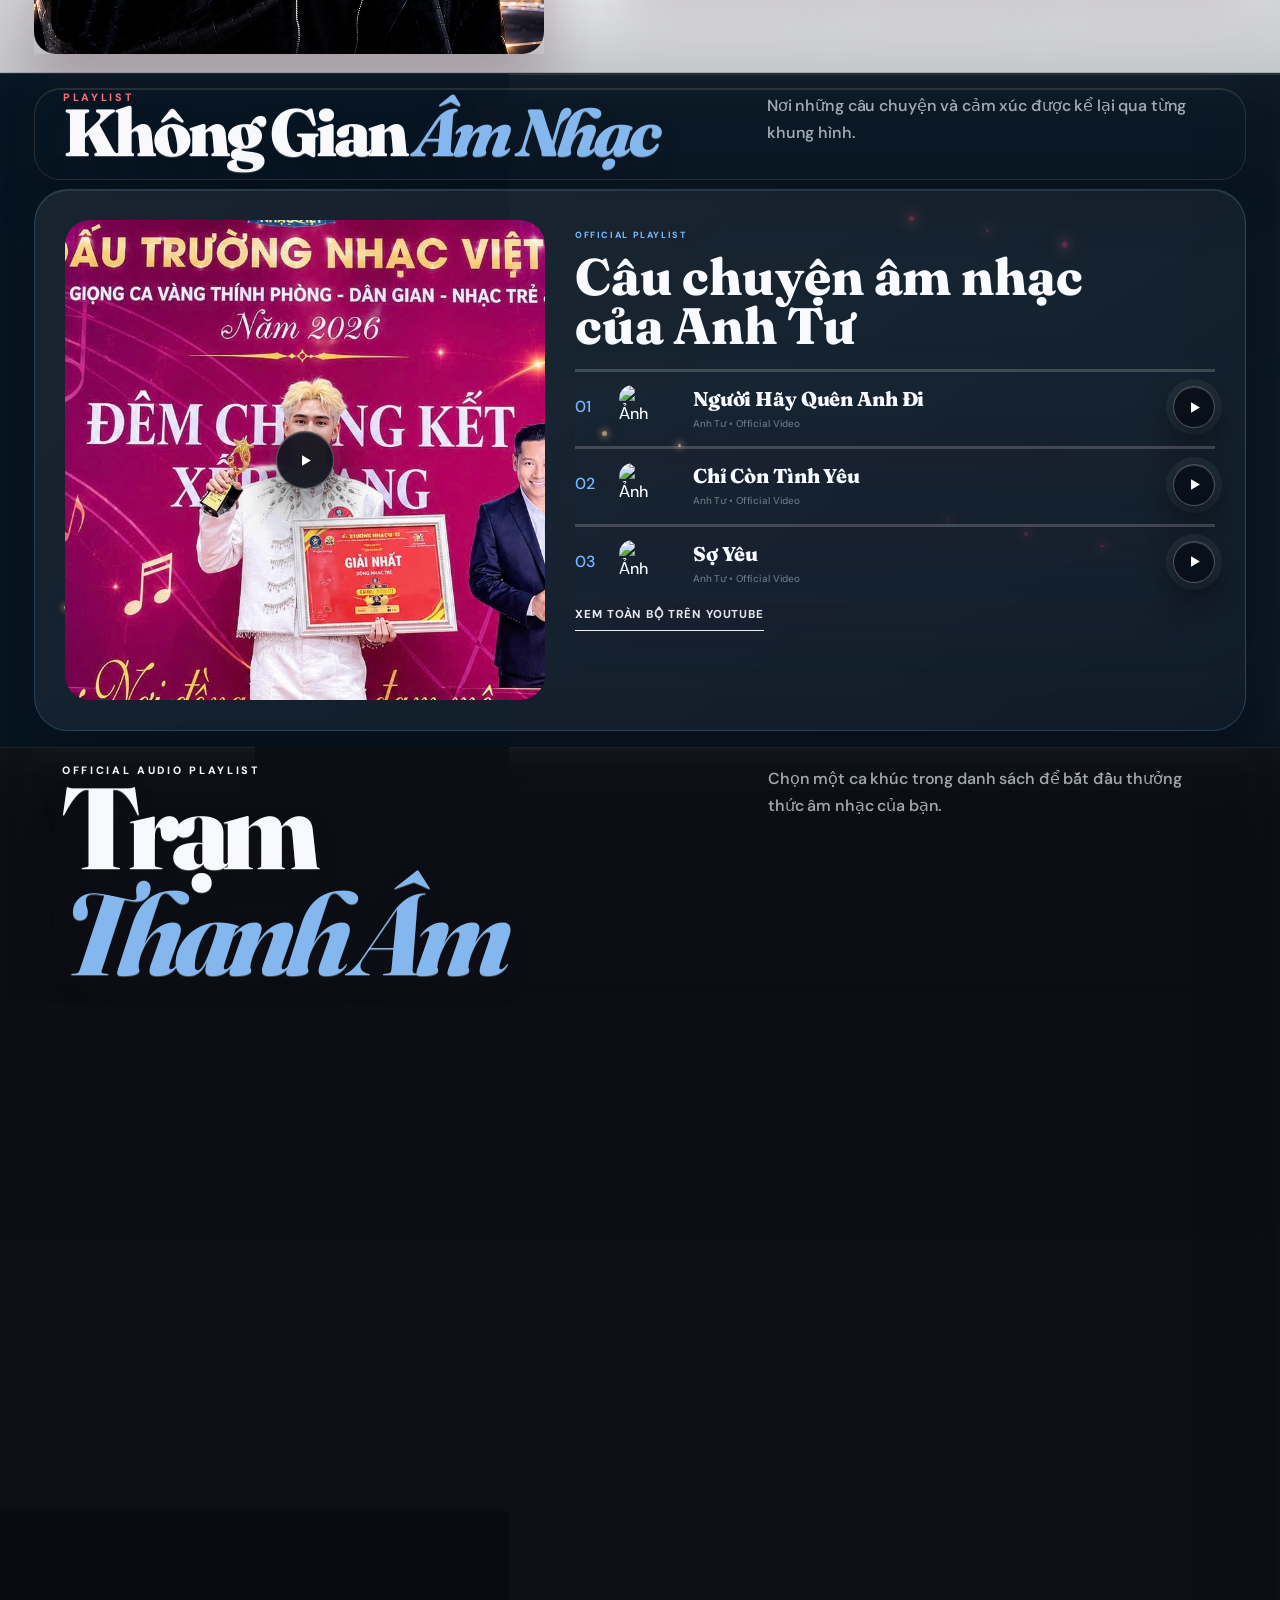
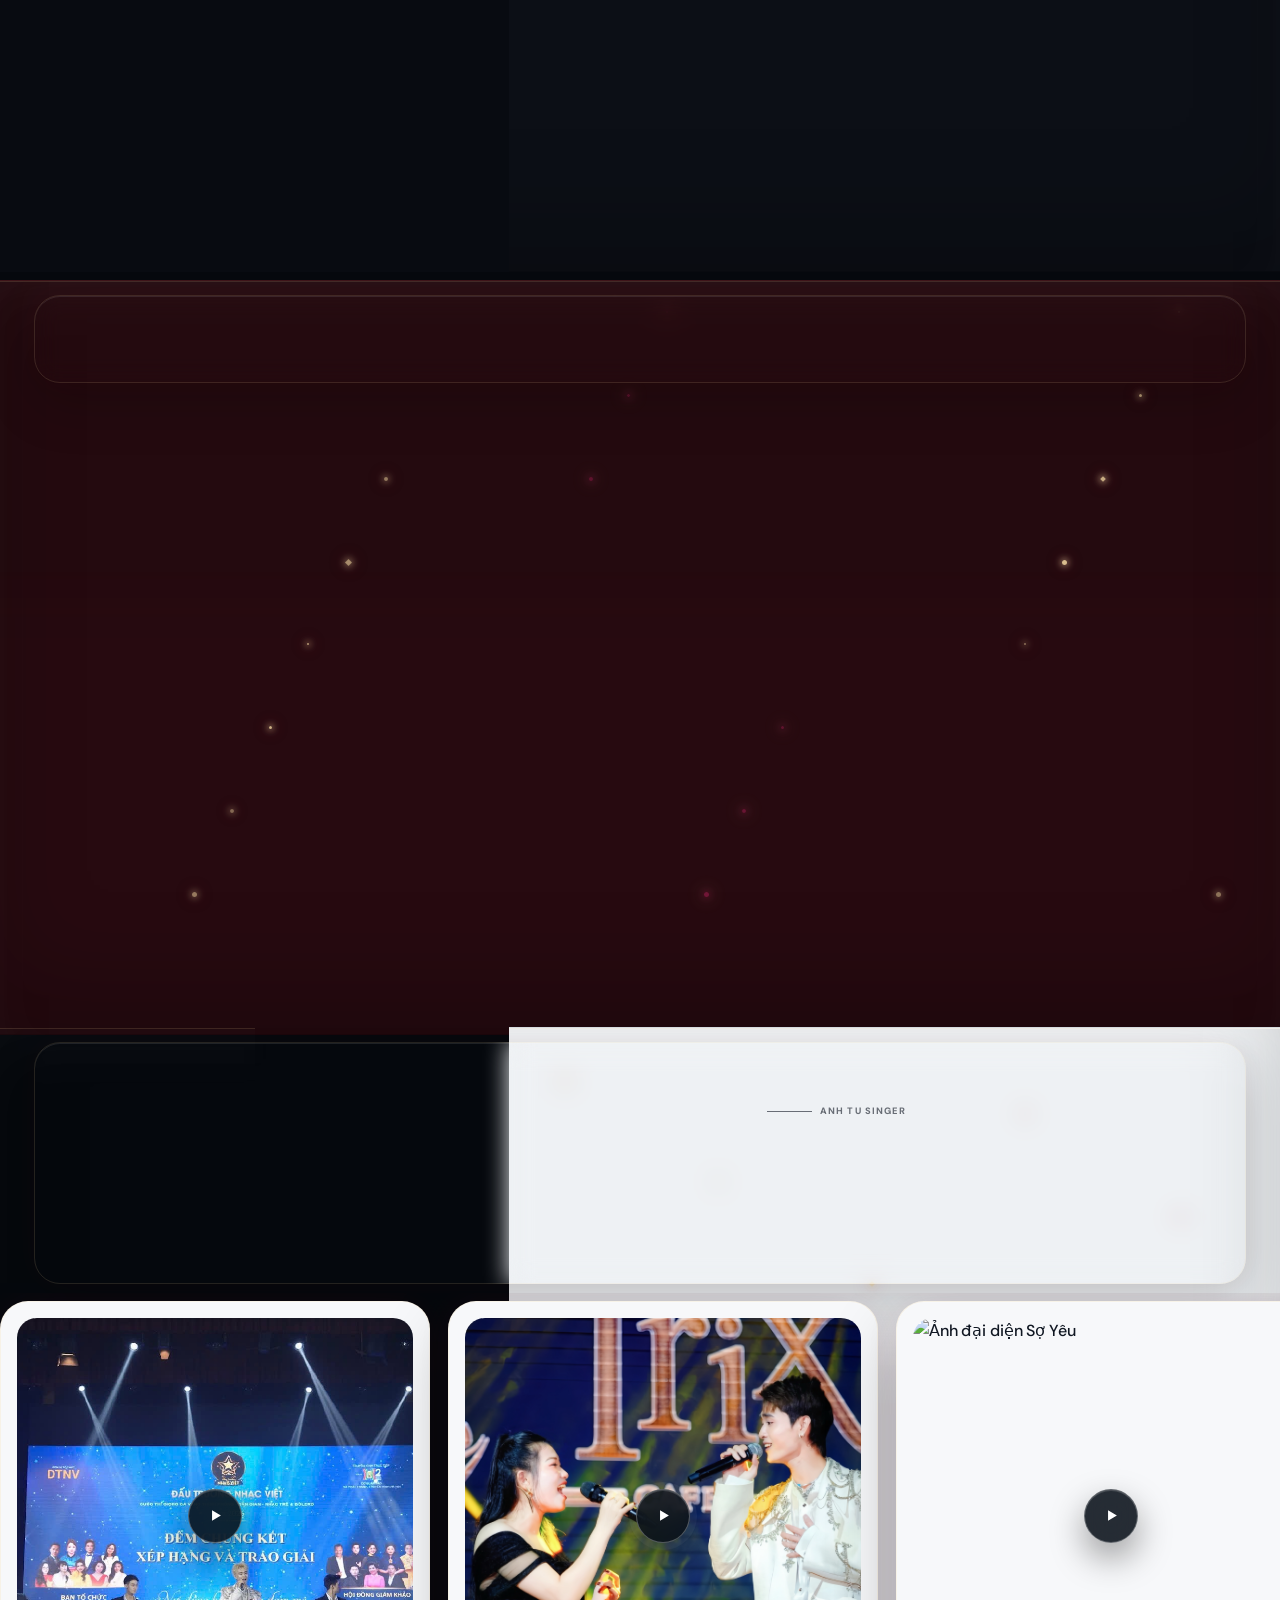
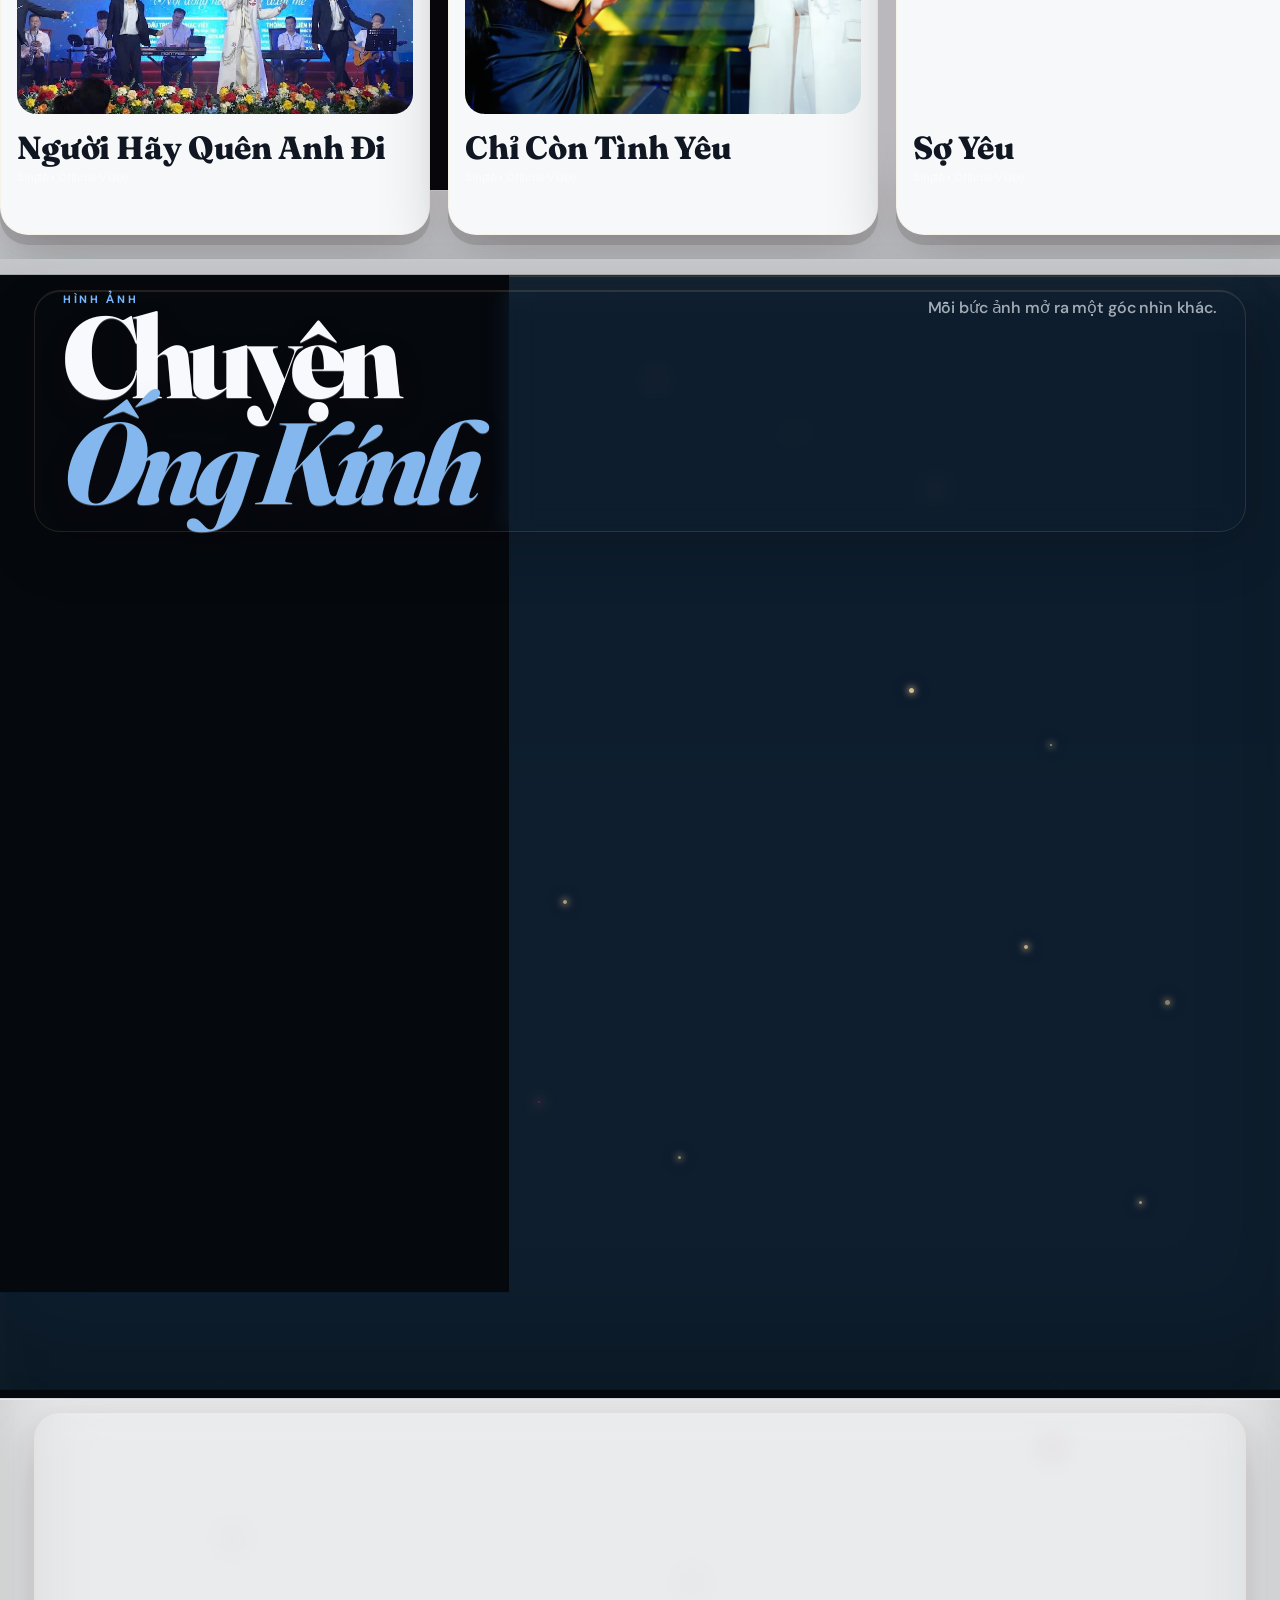
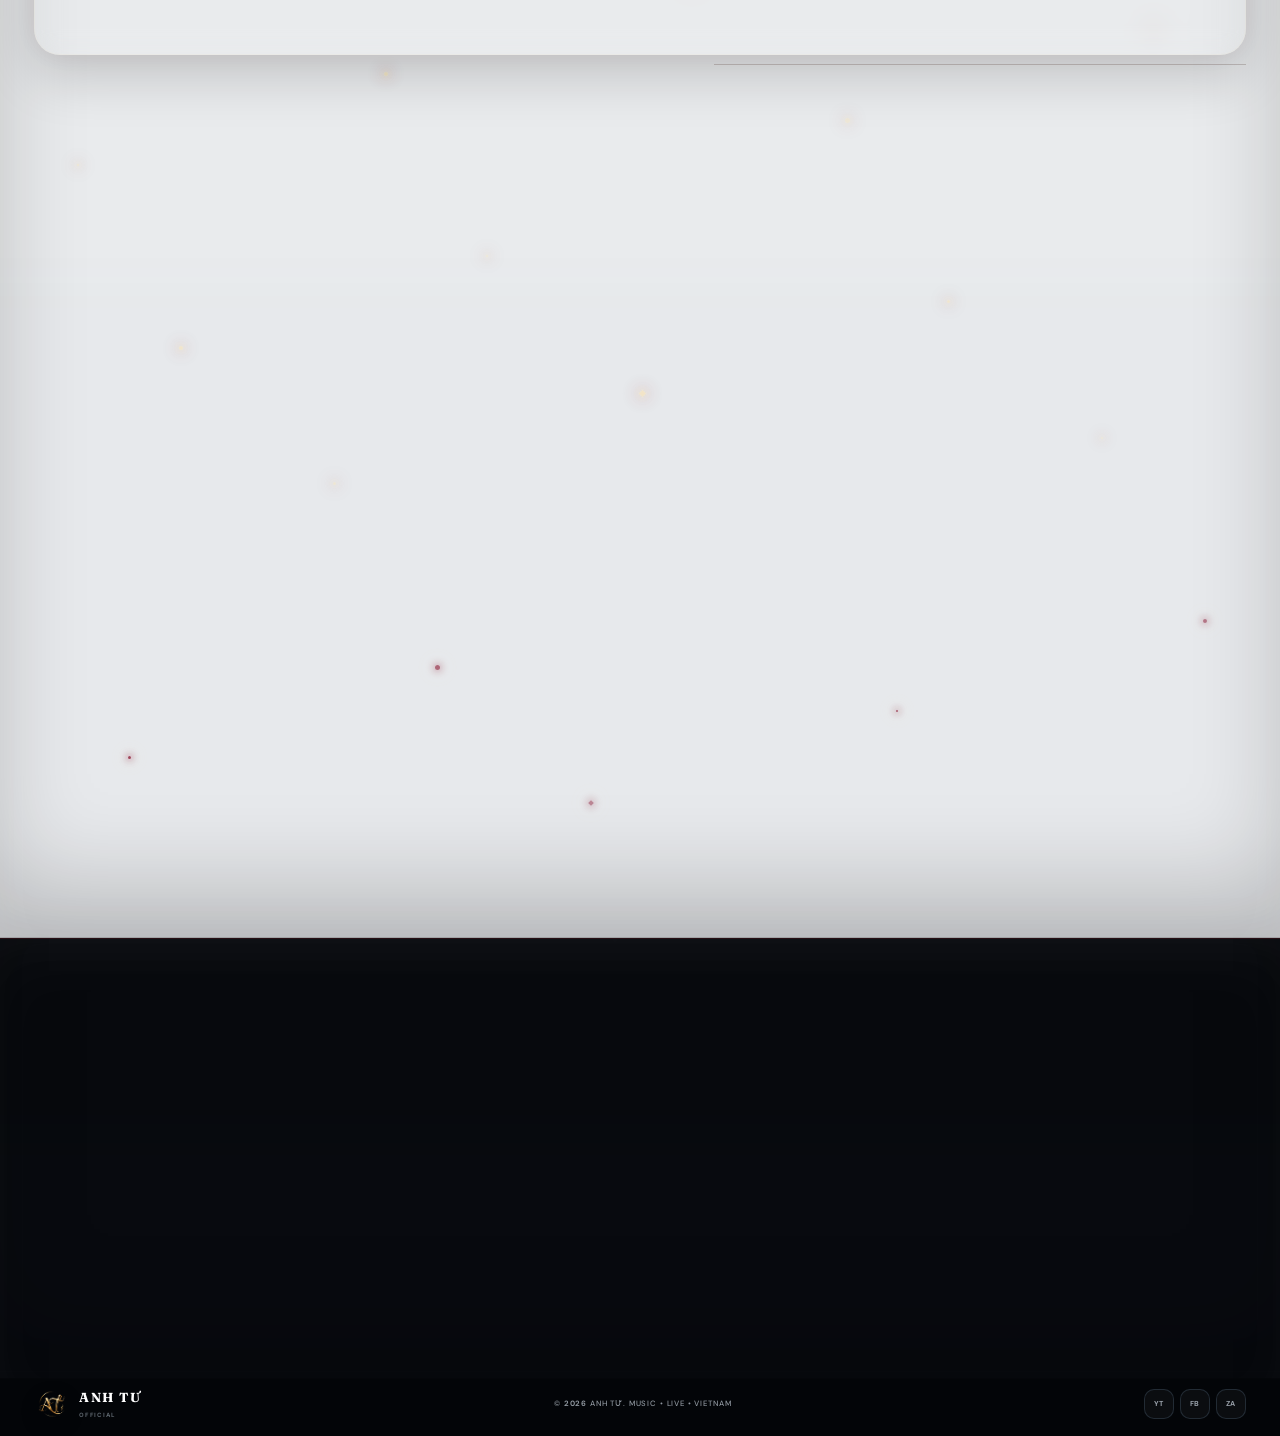
==== commit 6078e69d: "Update index.html" ====
--- a/index.html
+++ b/index.html
@@ -9085,7 +9085,7 @@
 </span>
       </a>
 
-      <a class="contact-v36__tile" href="https://www.facebook.com/share/1BjugcaA9f/?mibextid=wwXIfr" target="_blank" rel="noopener noreferrer" aria-label="Facebook chính thức">
+      <a class="contact-v36__tile" href="https://www.facebook.com/anh4official" target="_blank" rel="noopener noreferrer" aria-label="Facebook chính thức">
         <span class="contact-v36__icon contact-v45__brand-icon" aria-hidden="true">
           <img src="images/contact-facebook.svg" alt="">
         </span>
